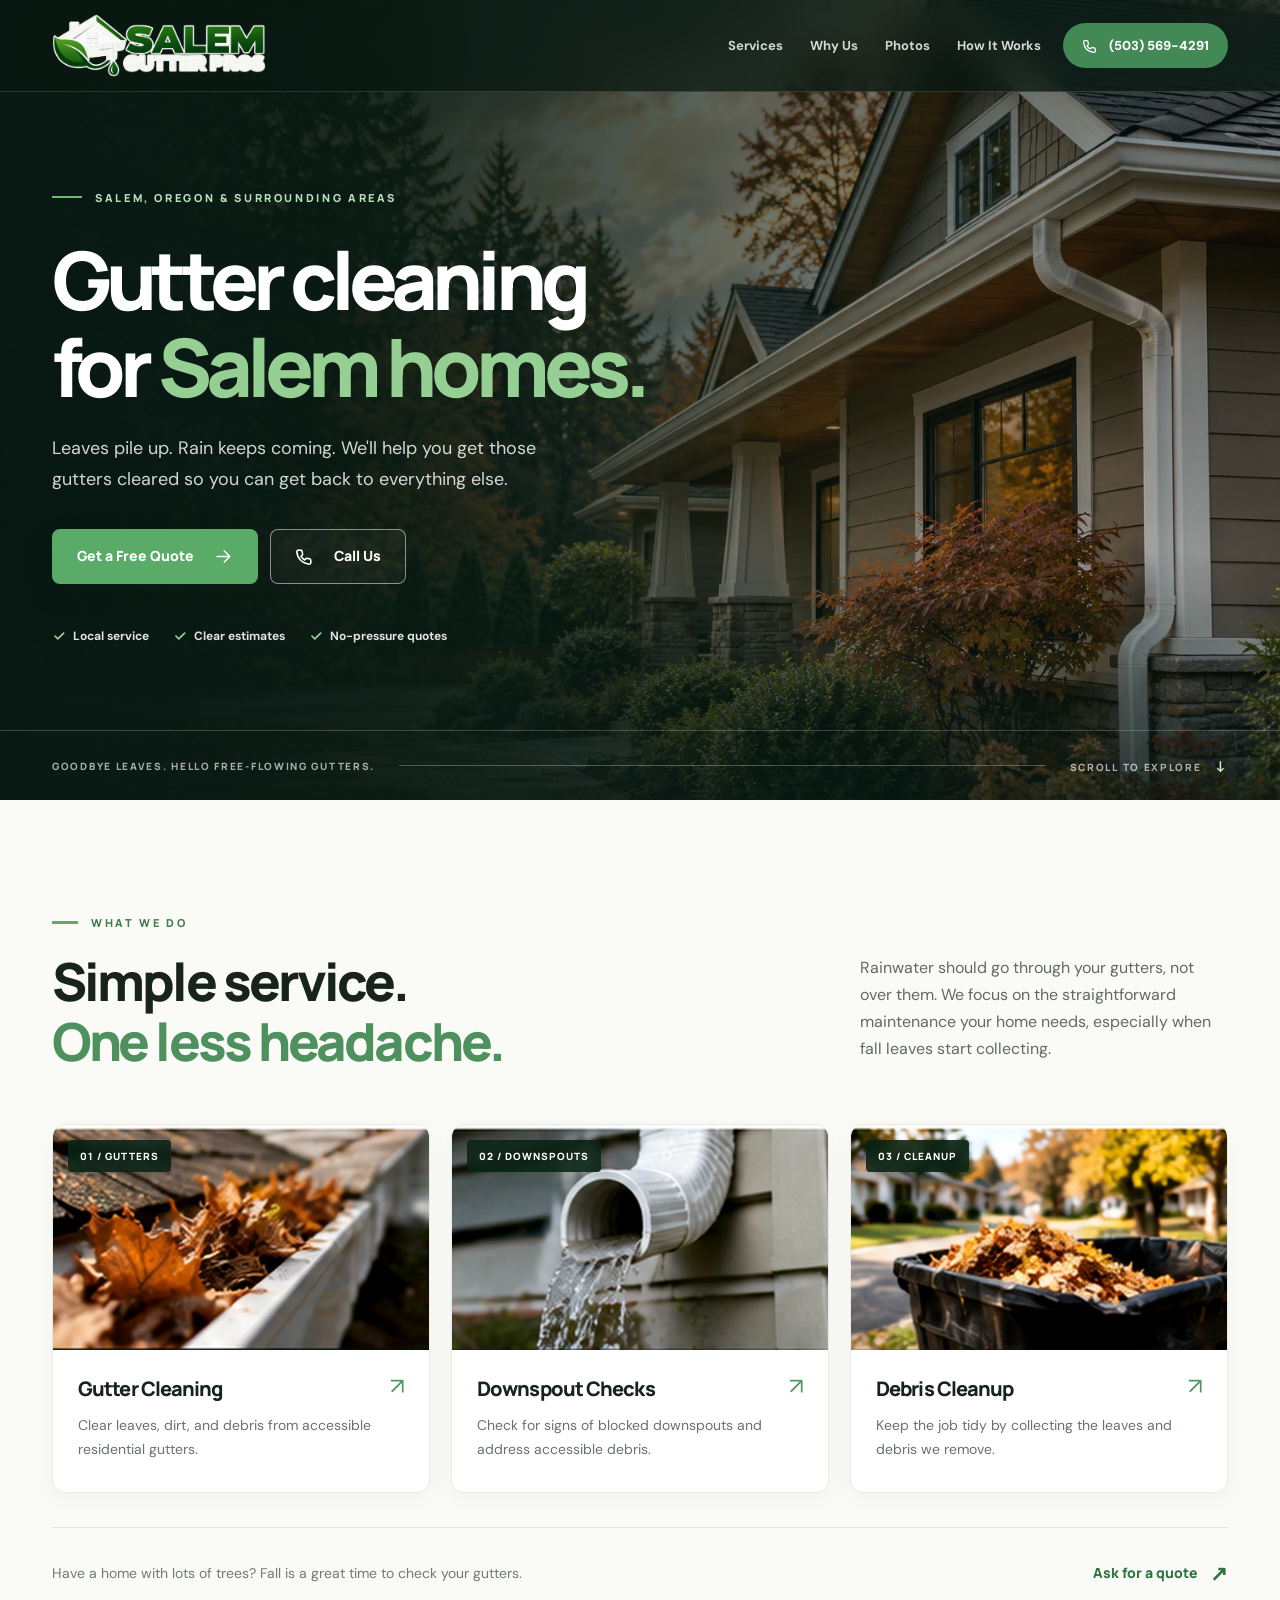
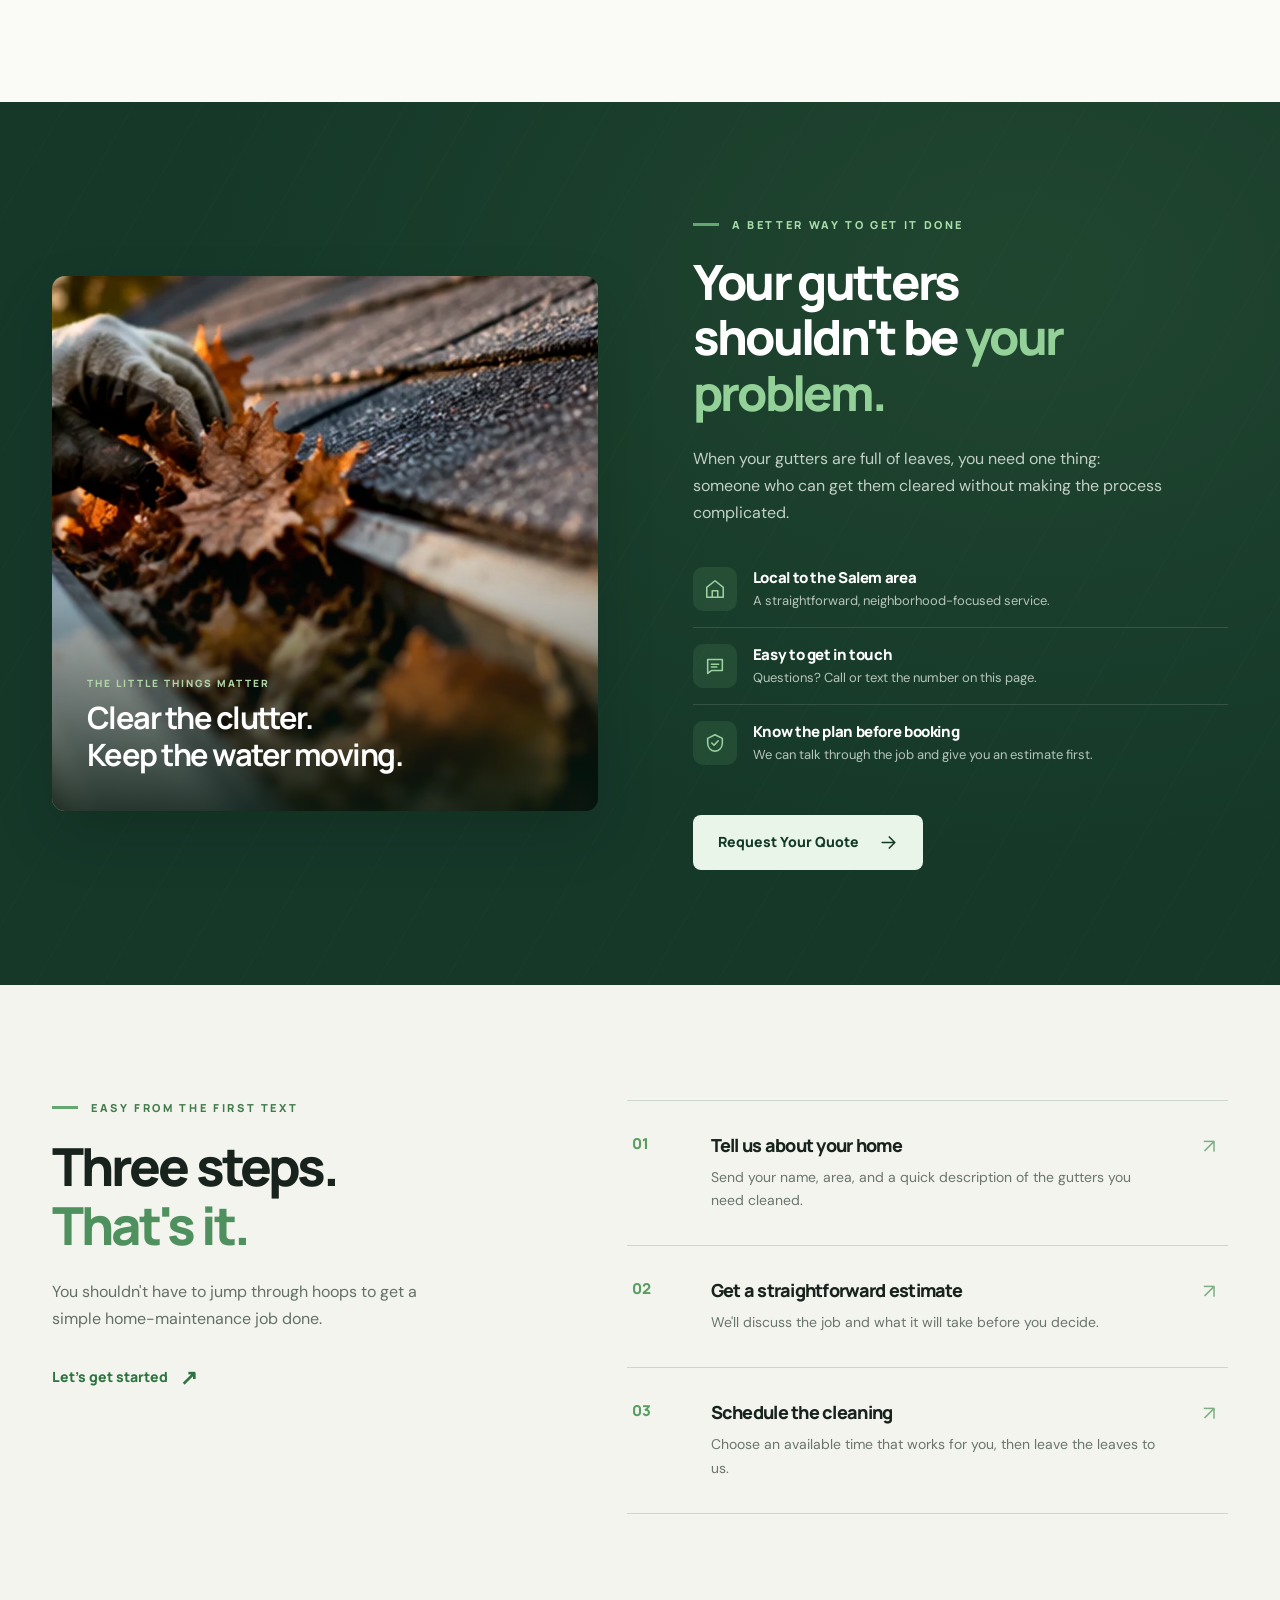
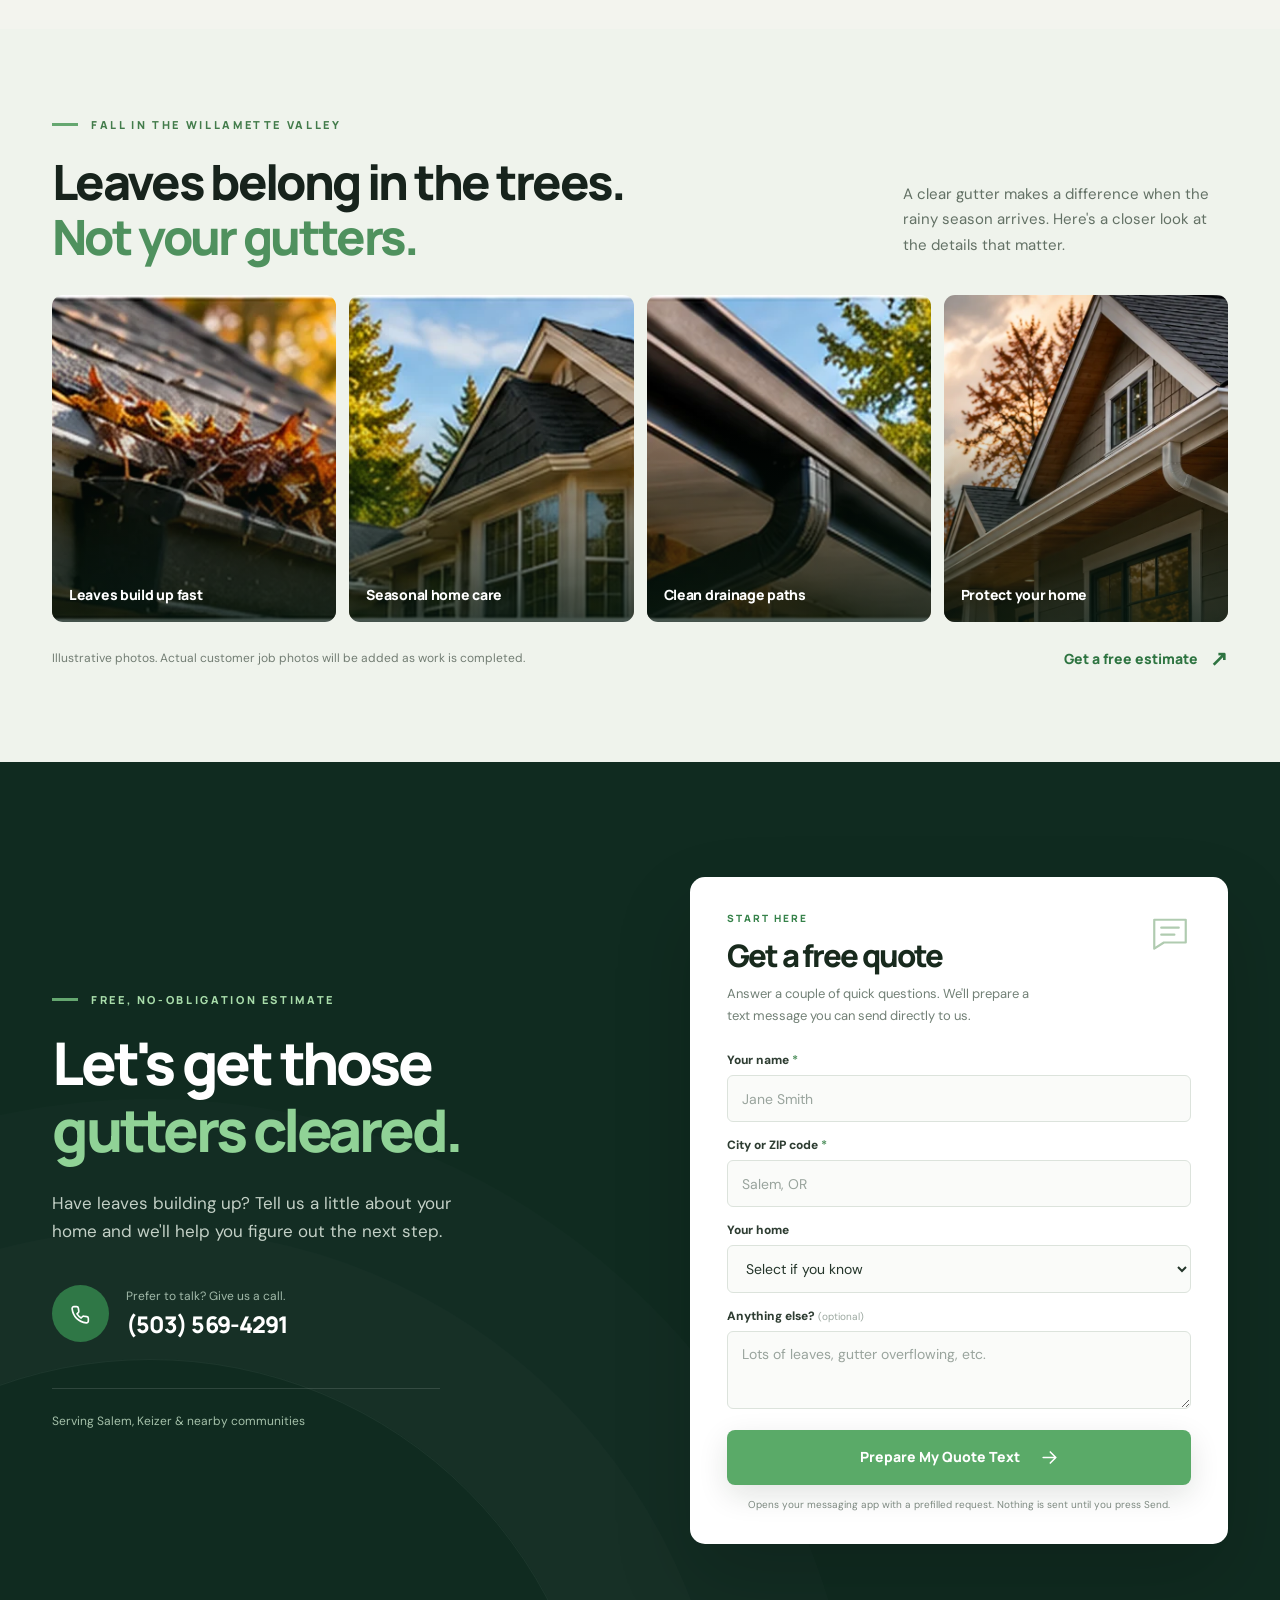
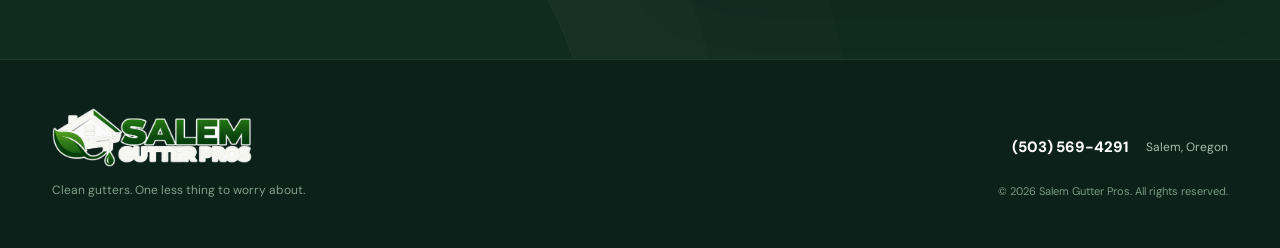
==== index.html @ b3c8a31b "Add files via upload" ====
<!doctype html>
<html lang="en">
<head>
  <meta charset="utf-8">
  <meta name="viewport" content="width=device-width, initial-scale=1">
  <meta name="theme-color" content="#10281e">
  <meta name="description" content="Need gutter cleaning in Salem, Oregon? Salem Gutter Pros helps local homeowners clear leaves and debris. Call or text (503) 569-4291 for a free quote.">
  <meta property="og:type" content="website">
  <meta property="og:title" content="Salem Gutter Pros | Gutter Cleaning in Salem, OR">
  <meta property="og:description" content="Clean gutters. One less thing to worry about. Local gutter cleaning in Salem and nearby communities. Call or text (503) 569-4291.">
  <meta property="og:image" content="salem-home-autumn.webp">
  <meta name="format-detection" content="telephone=yes">
  <meta property="og:image:alt" content="Autumn home exterior with gutters">
  <title>Salem Gutter Pros | Gutter Cleaning in Salem, Oregon</title>
  <link rel="icon" type="image/svg+xml" href="favicon.svg">
  <link rel="preconnect" href="https://fonts.googleapis.com">
  <link rel="preconnect" href="https://fonts.gstatic.com" crossorigin>
  <link href="https://fonts.googleapis.com/css2?family=DM+Sans:wght@400;500;600;700&family=Manrope:wght@400;500;600;700;800&display=swap" rel="stylesheet">
  <link rel="preload" as="image" href="salem-home-autumn.webp">
  <link rel="stylesheet" href="style.css">
  <script type="application/ld+json">
    {"@context":"https://schema.org","@type":"HomeAndConstructionBusiness","name":"Salem Gutter Pros","telephone":"+1-503-569-4291","description":"Residential gutter cleaning and leaf debris removal in Salem, Oregon.","areaServed":[{"@type":"City","name":"Salem, Oregon"},{"@type":"City","name":"Keizer, Oregon"}],"availableLanguage":"English"}
  </script>
</head>
<body>
  <a href="#main" class="skip-link">Skip to content</a>

  <header class="site-header" id="top">
    <div class="container nav-shell">
      <a href="#top" class="brand" aria-label="Salem Gutter Pros home">
        <img src="logo-header.png" alt="Salem Gutter Pros" class="brand-logo" width="242" height="78">
      </a>
      <nav class="desktop-nav" aria-label="Main navigation">
        <a href="#services">Services</a>
        <a href="#why-us">Why Us</a>
        <a href="#photos">Photos</a>
        <a href="#how-it-works">How It Works</a>
      </nav>
      <a class="nav-phone" href="tel:+15035694291" aria-label="Call Salem Gutter Pros at 503-569-4291">
        <svg viewBox="0 0 24 24" aria-hidden="true"><path d="M20 16.9v2.8a2 2 0 0 1-2.2 2C9.2 20.7 3.3 14.8 2.3 6.2A2 2 0 0 1 4.3 4h2.8a2 2 0 0 1 2 1.7l.5 3.1a2 2 0 0 1-.6 1.7l-1.4 1.4a15 15 0 0 0 4.5 4.5l1.4-1.4a2 2 0 0 1 1.7-.6l3.1.5a2 2 0 0 1 1.7 2Z" fill="none" stroke="currentColor" stroke-width="1.8" stroke-linejoin="round"/></svg>
        <span>(503) 569-4291</span>
      </a>
      <button class="menu-toggle" id="menu-toggle" aria-expanded="false" aria-controls="mobile-menu" aria-label="Open menu" type="button"><span></span><span></span><span></span></button>
    </div>
    <nav id="mobile-menu" class="mobile-menu" aria-label="Mobile navigation" hidden>
      <a href="#services">Our Services</a>
      <a href="#why-us">Why Choose Us</a>
      <a href="#photos">Photos</a>
      <a href="#how-it-works">How It Works</a>
      <a href="#quote">Get a Free Quote</a>
      <a href="tel:+15035694291">Call (503) 569-4291</a>
    </nav>
  </header>

  <main id="main">
    <section class="hero" aria-labelledby="hero-title">
      <div class="hero-photo" aria-hidden="true"></div>
      <div class="hero-shade" aria-hidden="true"></div>
      <div class="container hero-content">
        <div class="hero-copy">
          <div class="eyebrow hero-eyebrow"><span class="eyebrow-line"></span> SALEM, OREGON & SURROUNDING AREAS</div>
          <h1 id="hero-title">Gutter cleaning<br>for <span>Salem homes.</span></h1>
          <p class="hero-description">Leaves pile up. Rain keeps coming. We'll help you get those gutters cleared so you can get back to everything else.</p>
          <div class="hero-actions">
            <a class="button button-primary" href="#quote">Get a Free Quote <svg viewBox="0 0 24 24" aria-hidden="true"><path d="M4 12h16m-7-7 7 7-7 7"/></svg></a>
            <a class="button button-outline" href="tel:+15035694291"><svg viewBox="0 0 24 24" aria-hidden="true"><path d="M20 16.9v2.8a2 2 0 0 1-2.2 2C9.2 20.7 3.3 14.8 2.3 6.2A2 2 0 0 1 4.3 4h2.8a2 2 0 0 1 2 1.7l.5 3.1a2 2 0 0 1-.6 1.7l-1.4 1.4a15 15 0 0 0 4.5 4.5l1.4-1.4a2 2 0 0 1 1.7-.6l3.1.5a2 2 0 0 1 1.7 2Z"/></svg> Call Us</a>
          </div>
          <div class="hero-details"><span><svg viewBox="0 0 24 24" aria-hidden="true"><path d="m5 12 5 5L20 7"/></svg> Local service</span><span><svg viewBox="0 0 24 24" aria-hidden="true"><path d="m5 12 5 5L20 7"/></svg> Clear estimates</span><span><svg viewBox="0 0 24 24" aria-hidden="true"><path d="m5 12 5 5L20 7"/></svg> No-pressure quotes</span></div>
        </div>
      </div>
      <div class="hero-bottom" aria-hidden="true"><span>GOODBYE LEAVES. HELLO FREE-FLOWING GUTTERS.</span><div class="hero-bottom-line"></div><span>SCROLL TO EXPLORE <span class="scroll-arrow">↓</span></span></div>
    </section>

    <section class="services section-light section-pad" id="services" aria-labelledby="services-title">
      <div class="container">
        <div class="section-heading services-heading">
          <div><span class="kicker"><span class="kicker-dash"></span> WHAT WE DO</span><h2 id="services-title">Simple service.<br><em>One less headache.</em></h2></div>
          <p>Rainwater should go through your gutters, not over them. We focus on the straightforward maintenance your home needs, especially when fall leaves start collecting.</p>
        </div>
        <div class="service-grid">
          <article class="service-card">
            <div class="service-image"><img src="gutter-leaves.webp" alt="Autumn leaves collected along a roof gutter" loading="lazy" width="1070" height="580"><div class="image-index">01 / GUTTERS</div></div>
            <div class="service-card-body"><div class="service-title-row"><h3>Gutter Cleaning</h3><span aria-hidden="true">↗</span></div><p>Clear leaves, dirt, and debris from accessible residential gutters.</p></div>
          </article>
          <article class="service-card">
            <div class="service-image"><img src="downspout-water.webp" alt="Water running freely from a residential downspout" loading="lazy" width="1070" height="580"><div class="image-index">02 / DOWNSPOUTS</div></div>
            <div class="service-card-body"><div class="service-title-row"><h3>Downspout Checks</h3><span aria-hidden="true">↗</span></div><p>Check for signs of blocked downspouts and address accessible debris.</p></div>
          </article>
          <article class="service-card">
            <div class="service-image"><img src="leaf-debris.webp" alt="A bin filled with fallen leaves and yard debris" loading="lazy" width="1070" height="580"><div class="image-index">03 / CLEANUP</div></div>
            <div class="service-card-body"><div class="service-title-row"><h3>Debris Cleanup</h3><span aria-hidden="true">↗</span></div><p>Keep the job tidy by collecting the leaves and debris we remove.</p></div>
          </article>
        </div>
        <div class="services-bottom"><span>Have a home with lots of trees? Fall is a great time to check your gutters.</span><a href="#quote" class="text-link">Ask for a quote <span aria-hidden="true">↗</span></a></div>
      </div>
    </section>

    <section class="why-section section-pad" id="why-us" aria-labelledby="why-title">
      <div class="container why-layout">
        <div class="why-image-wrap"><img src="gutter-cleaning-detail.webp" alt="Gloved hands removing fall leaves from a rain gutter" loading="eager" width="1070" height="580"><div class="why-image-note"><span class="tiny-label">THE LITTLE THINGS MATTER</span><strong>Clear the clutter.<br>Keep the water moving.</strong></div></div>
        <div class="why-copy"><span class="kicker kicker-light"><span class="kicker-dash"></span> A BETTER WAY TO GET IT DONE</span><h2 id="why-title">Your gutters<br>shouldn't be <em>your problem.</em></h2><p>When your gutters are full of leaves, you need one thing: someone who can get them cleared without making the process complicated.</p>
          <div class="why-benefits"><div><span class="benefit-icon"><svg viewBox="0 0 24 24" aria-hidden="true"><path d="M3 10.2 12 3l9 7.2V21H3V10.2Z"/><path d="M9 21v-7h6v7"/></svg></span><div><h3>Local to the Salem area</h3><p>A straightforward, neighborhood-focused service.</p></div></div><div><span class="benefit-icon"><svg viewBox="0 0 24 24" aria-hidden="true"><path d="M4 5h16v12H8l-4 3V5Z"/><path d="M8 10h8m-8 3h6"/></svg></span><div><h3>Easy to get in touch</h3><p>Questions? Call or text the number on this page.</p></div></div><div><span class="benefit-icon"><svg viewBox="0 0 24 24" aria-hidden="true"><path d="M12 3 4 7v5c0 5 3.4 8.5 8 9 4.6-.5 8-4 8-9V7l-8-4Z"/><path d="m8.5 12 2.5 2.5 4.5-5"/></svg></span><div><h3>Know the plan before booking</h3><p>We can talk through the job and give you an estimate first.</p></div></div></div>
          <a class="button button-on-dark" href="#quote">Request Your Quote <svg viewBox="0 0 24 24" aria-hidden="true"><path d="M4 12h16m-7-7 7 7-7 7"/></svg></a>
        </div>
      </div>
    </section>

    <section class="steps-section section-pad" id="how-it-works" aria-labelledby="steps-title">
      <div class="container steps-layout"><div class="steps-lead"><span class="kicker"><span class="kicker-dash"></span> EASY FROM THE FIRST TEXT</span><h2 id="steps-title">Three steps.<br><em>That's it.</em></h2><p>You shouldn't have to jump through hoops to get a simple home-maintenance job done.</p><a class="text-link" href="#quote">Let's get started <span aria-hidden="true">↗</span></a></div>
        <div class="steps-list"><article class="step"><span class="step-number">01</span><div><h3>Tell us about your home</h3><p>Send your name, area, and a quick description of the gutters you need cleaned.</p></div><span class="step-glyph" aria-hidden="true">↗</span></article><article class="step"><span class="step-number">02</span><div><h3>Get a straightforward estimate</h3><p>We'll discuss the job and what it will take before you decide.</p></div><span class="step-glyph" aria-hidden="true">↗</span></article><article class="step"><span class="step-number">03</span><div><h3>Schedule the cleaning</h3><p>Choose an available time that works for you, then leave the leaves to us.</p></div><span class="step-glyph" aria-hidden="true">↗</span></article></div>
      </div>
    </section>


    <section class="gallery-section" id="photos" aria-labelledby="photos-title">
      <div class="container">
        <div class="gallery-intro">
          <div>
            <span class="kicker"><span class="kicker-dash"></span> FALL IN THE WILLAMETTE VALLEY</span>
            <h2 id="photos-title">Leaves belong in the trees.<br><em>Not your gutters.</em></h2>
          </div>
          <p>A clear gutter makes a difference when the rainy season arrives. Here's a closer look at the details that matter.</p>
        </div>
        <div class="gallery-grid">
          <figure class="gallery-card"><img src="autumn-gutter-edge.webp" alt="Leaves collecting along a rain gutter in autumn" loading="lazy" width="800" height="357"><figcaption>Leaves build up fast</figcaption></figure>
          <figure class="gallery-card"><img src="autumn-home-gutters.webp" alt="Autumn trees beside a home with guttering" loading="lazy" width="800" height="357"><figcaption>Seasonal home care</figcaption></figure>
          <figure class="gallery-card"><img src="clean-downspout.webp" alt="Close-up of a residential metal downspout and clean gutter" loading="lazy" width="800" height="357"><figcaption>Clean drainage paths</figcaption></figure>
          <figure class="gallery-card"><img src="home-eaves-detail.webp" alt="Detailed view of the eaves and downspout of a residential house" loading="lazy" width="950" height="697"><figcaption>Protect your home</figcaption></figure>
        </div>
        <div class="gallery-outro"><span>Illustrative photos. Actual customer job photos will be added as work is completed.</span><a href="#quote" class="text-link">Get a free estimate <span aria-hidden="true">↗</span></a></div>
      </div>
    </section>

    <section class="quote-section section-pad" id="quote" aria-labelledby="quote-title">
      <div class="container quote-layout"><div class="quote-copy"><span class="kicker kicker-light"><span class="kicker-dash"></span> FREE, NO-OBLIGATION ESTIMATE</span><h2 id="quote-title">Let's get those<br><em>gutters cleared.</em></h2><p>Have leaves building up? Tell us a little about your home and we'll help you figure out the next step.</p><a class="quote-big-phone" href="tel:+15035694291"><span class="phone-circle"><svg viewBox="0 0 24 24" aria-hidden="true"><path d="M20 16.9v2.8a2 2 0 0 1-2.2 2C9.2 20.7 3.3 14.8 2.3 6.2A2 2 0 0 1 4.3 4h2.8a2 2 0 0 1 2 1.7l.5 3.1a2 2 0 0 1-.6 1.7l-1.4 1.4a15 15 0 0 0 4.5 4.5l1.4-1.4a2 2 0 0 1 1.7-.6l3.1.5a2 2 0 0 1 1.7 2Z"/></svg></span><span><small>Prefer to talk? Give us a call.</small><strong>(503) 569-4291</strong></span></a><div class="quote-service-area">Serving Salem, Keizer & nearby communities</div></div>
        <div class="quote-card"><div class="quote-card-top"><div><span class="small-green-label">START HERE</span><h3>Get a free quote</h3><p>Answer a couple of quick questions. We'll prepare a text message you can send directly to us.</p></div><svg class="quote-card-icon" viewBox="0 0 48 48" aria-hidden="true"><path d="M6 10h36v26H17L6 43V10Z" fill="none" stroke="currentColor" stroke-width="2.5" stroke-linejoin="round"/><path d="M14 19h20m-20 8h15" stroke="currentColor" stroke-width="2.5" stroke-linecap="round"/></svg></div>
          <form id="quote-form" novalidate>
            <div class="form-row"><label for="customer-name">Your name <span aria-hidden="true">*</span></label><input id="customer-name" name="name" type="text" placeholder="Jane Smith" autocomplete="name" maxlength="80" required></div>
            <div class="form-row"><label for="customer-area">City or ZIP code <span aria-hidden="true">*</span></label><input id="customer-area" name="area" type="text" placeholder="Salem, OR" autocomplete="address-level2" maxlength="100" required></div>
            <div class="form-row"><label for="customer-home">Your home</label><select id="customer-home" name="home"><option value="Not sure">Select if you know</option><option value="One-story home">One-story home</option><option value="Two-story home">Two-story home</option><option value="Other / not sure">Other / not sure</option></select></div>
            <div class="form-row"><label for="customer-notes">Anything else? <small>(optional)</small></label><textarea id="customer-notes" name="notes" rows="2" placeholder="Lots of leaves, gutter overflowing, etc." maxlength="350"></textarea></div>
            <button type="submit" class="button button-primary form-submit">Prepare My Quote Text <svg viewBox="0 0 24 24" aria-hidden="true"><path d="M4 12h16m-7-7 7 7-7 7"/></svg></button>
            <p class="form-fine-print">Opens your messaging app with a prefilled request. Nothing is sent until you press Send.</p>
            <div class="form-result" id="form-result" hidden aria-live="polite"><p id="form-status">Your message is ready. Send it from your messaging app, or copy the details below.</p><a href="#" id="open-sms" class="result-link">Open Messages ↗</a><button type="button" id="copy-request" class="copy-button">Copy Request</button></div>
          </form>
        </div>
      </div>
    </section>
  </main>
  <footer class="footer"><div class="container footer-inner"><div><a href="#top" class="footer-brand footer-logo-link"><img src="logo-header.png" alt="Salem Gutter Pros" width="215" height="72"></a><p>Clean gutters. One less thing to worry about.</p></div><div class="footer-meta"><div><a href="tel:+15035694291">(503) 569-4291</a><span>Salem, Oregon</span></div><small>© <span id="year">2026</span> Salem Gutter Pros. All rights reserved.</small></div></div></footer>
  <div class="mobile-sticky" aria-label="Contact options"><a href="tel:+15035694291" class="mobile-sticky-call"><svg viewBox="0 0 24 24" aria-hidden="true"><path d="M20 16.9v2.8a2 2 0 0 1-2.2 2C9.2 20.7 3.3 14.8 2.3 6.2A2 2 0 0 1 4.3 4h2.8a2 2 0 0 1 2 1.7l.5 3.1a2 2 0 0 1-.6 1.7l-1.4 1.4a15 15 0 0 0 4.5 4.5l1.4-1.4a2 2 0 0 1 1.7-.6l3.1.5a2 2 0 0 1 1.7 2Z"/></svg> Call Now</a><a href="#quote" class="mobile-sticky-quote">Get Free Quote <span aria-hidden="true">→</span></a></div>
  <script src="script.js" defer></script>
</body>
</html>
---- style.css ----
/* SALEM GUTTER PROS - warm, conversion-first responsive landing page */
:root{--forest:#123125;--forest-2:#193e2e;--forest-deep:#0b2119;--leaf:#6eb775;--leaf-dark:#438956;--leaf-pale:#dfeee1;--paper:#f7f6f1;--white:#fff;--ink:#17231c;--muted:#69746d;--line:#e5e9e2;--sans:'DM Sans',Arial,sans-serif;--heading:'Manrope',Arial,sans-serif;--radius:15px}
*,*::before,*::after{box-sizing:border-box}
html{scroll-behavior:smooth;scroll-padding-top:88px}
body{margin:0;background:var(--paper);font-family:var(--sans);color:var(--ink);-webkit-font-smoothing:antialiased}
body.menu-open{overflow:hidden}
img,svg{display:block;max-width:100%}
a{color:inherit;text-decoration:none}
button,input,select,textarea{font:inherit}
button{cursor:pointer}
button:focus-visible,a:focus-visible,input:focus-visible,select:focus-visible,textarea:focus-visible{outline:3px solid #91da9e;outline-offset:3px}
::selection{background:#add8b3;color:#10281e}
.container{width:min(100% - 104px,1200px);margin-inline:auto}
.skip-link{position:absolute;top:-80px;left:16px;background:white;padding:12px;z-index:10000;border-radius:5px}.skip-link:focus{top:12px}
/* Header */
.site-header{position:absolute;z-index:20;top:0;left:0;right:0;background:rgba(8,24,18,.75);border-bottom:1px solid rgba(255,255,255,.13);backdrop-filter:blur(16px);-webkit-backdrop-filter:blur(16px)}
.nav-shell{min-height:91px;display:flex;align-items:center;justify-content:space-between;gap:26px}
.brand{display:inline-flex;align-items:center;gap:13px;color:white;flex-shrink:0}
.brand-icon{width:44px;height:44px;color:white}
.brand-words{display:grid;font-family:var(--heading);font-weight:800;line-height:1.07;letter-spacing:-.045em;font-size:17px}
.brand-words strong{font-size:17px;letter-spacing:.06em}
.brand-words span{white-space:nowrap}
.brand-words b{color:#83c986}
.desktop-nav{display:flex;align-items:center;gap:40px;margin-left:auto}
.desktop-nav a{position:relative;font-size:13px;font-weight:700;color:rgba(255,255,255,.82);transition:color .2s}
.desktop-nav a::after{content:'';position:absolute;left:0;right:100%;height:2px;bottom:-9px;background:var(--leaf);transition:right .2s}
.desktop-nav a:hover,.desktop-nav a:focus-visible{color:white}.desktop-nav a:hover::after{right:0}
.nav-phone{display:flex;align-items:center;gap:11px;background:var(--leaf-dark);color:white;padding:14px 19px;border-radius:50px;font-size:13px;font-weight:800;white-space:nowrap;margin-left:20px;transition:background .2s,transform .2s}
.nav-phone:hover{background:#53a568;transform:translateY(-2px)}.nav-phone svg{width:16px;height:16px}
.menu-toggle{display:none;background:none;border:0;color:white;padding:10px}.menu-toggle span{display:block;height:2px;width:25px;background:white;margin:5px 0;border-radius:2px}
.mobile-menu[hidden]{display:none!important}
/* Hero */
.hero{position:relative;isolation:isolate;min-height:800px;display:flex;flex-direction:column;color:white;background:var(--forest-deep);overflow:hidden}
.hero-photo,.hero-shade{position:absolute;inset:0;z-index:-1}
.hero-photo{background-image:url('salem-home-autumn.webp');background-position:center 53%;background-size:cover;transform:scale(1.02)}
.hero-shade{background:linear-gradient(90deg,rgba(8,24,19,.96) 0%,rgba(9,28,21,.87) 32%,rgba(9,28,21,.52) 59%,rgba(9,28,21,.10) 100%),linear-gradient(0deg,rgba(8,23,18,.77) 0%,transparent 31%,rgba(8,23,18,.28) 100%)}
.hero-content{flex:1;display:flex;align-items:center;min-height:800px;padding-top:162px;padding-bottom:128px}
.hero-copy{max-width:795px}
.eyebrow,.kicker{font-family:var(--heading);font-size:11px;letter-spacing:.24em;font-weight:800;display:flex;align-items:center;gap:13px}
.hero-eyebrow{color:#b9e2bb;margin-bottom:31px}.eyebrow-line,.kicker-dash{height:2px;width:30px;display:inline-block;background:var(--leaf);flex-shrink:0}
.hero h1,h2,h3,p{margin-top:0}
.hero h1{font-family:var(--heading);font-size:clamp(3.65rem,6.3vw,6.7rem);font-weight:800;line-height:1.075;letter-spacing:-.072em;margin:0 0 24px;max-width:870px}
.hero h1 span{color:#96cf94}
.hero-description{font-size:18px;line-height:1.72;color:rgba(255,255,255,.82);max-width:520px;margin-bottom:34px}
.hero-actions{display:flex;flex-wrap:wrap;align-items:center;gap:12px}
.button{display:inline-flex;align-items:center;justify-content:center;gap:20px;border:1px solid transparent;border-radius:8px;padding:17px 24px;font-family:var(--heading);font-weight:800;font-size:14px;line-height:1.2;transition:background .2s,transform .2s,border-color .2s,box-shadow .2s;white-space:nowrap}
.button svg{width:19px;height:19px;fill:none;stroke:currentColor;stroke-width:2;stroke-linecap:round;stroke-linejoin:round}
.button:hover{transform:translateY(-2px)}
.button-primary{background:#5aaa68;color:white;box-shadow:0 10px 30px rgba(16,32,19,.12)}
.button-primary:hover{background:#469657;box-shadow:0 14px 30px rgba(12,35,20,.19)}
.button-outline{border-color:rgba(255,255,255,.5);color:white;background:rgba(255,255,255,.03)}
.button-outline:hover{background:rgba(255,255,255,.13);border-color:#fff}
.hero-details{display:flex;gap:24px;flex-wrap:wrap;margin-top:44px;color:rgba(255,255,255,.88);font-size:12px;font-weight:700}
.hero-details span{display:flex;align-items:center;gap:7px}.hero-details svg{width:14px;height:14px;fill:none;stroke:#99d39e;stroke-width:2.8;stroke-linecap:round;stroke-linejoin:round}
.hero-bottom{position:absolute;bottom:0;left:0;right:0;padding:24px max(52px,calc((100vw - 1200px)/2));display:flex;justify-content:space-between;align-items:center;gap:24px;border-top:1px solid rgba(255,255,255,.2);font-size:10px;font-family:var(--heading);font-weight:800;letter-spacing:.17em;color:rgba(255,255,255,.64)}
.hero-bottom-line{height:1px;background:rgba(255,255,255,.27);flex:1}.scroll-arrow{font-size:15px;margin-left:10px;color:#d0e8d2}
/* General sections */
.section-pad{padding:115px 0}.section-light{background:var(--paper)}
.kicker{color:#437c4b;margin-bottom:22px}.kicker-dash{background:#65a770;width:26px;height:3px}.kicker-light{color:#a8dcaa}
h2{font-family:var(--heading);font-weight:800;line-height:1.14;letter-spacing:-.055em;font-size:clamp(2.5rem,4.1vw,4.5rem);margin-bottom:0}
h2 em{font-style:normal;color:#4f915e}
p{line-height:1.7}
.section-heading{display:flex;justify-content:space-between;align-items:end;gap:60px}.section-heading>p{max-width:360px;margin:0 8px 9px 0;color:#606b63;font-size:16px}
/* Services */
.services{background:#fafaf7}.services-heading{margin-bottom:52px}
.service-grid{display:grid;grid-template-columns:repeat(3,minmax(0,1fr));gap:21px}
.service-card{background:white;border:1px solid #e7ece6;border-radius:13px;overflow:hidden;box-shadow:0 8px 28px rgba(23,47,26,.035);transition:transform .25s,box-shadow .25s}
.service-card:hover{transform:translateY(-5px);box-shadow:0 18px 42px rgba(23,47,26,.1)}
.service-image{height:225px;position:relative;overflow:hidden;background:#b0bbae}
.service-image img{width:100%;height:100%;object-fit:cover;transition:transform .5s}
.service-card:hover .service-image img{transform:scale(1.05)}
.image-index{position:absolute;left:15px;top:15px;background:rgba(9,35,22,.86);color:white;backdrop-filter:blur(5px);padding:9px 12px;border-radius:4px;font-weight:800;font-family:var(--heading);font-size:10px;letter-spacing:.1em}
.service-card-body{padding:25px 25px 30px}.service-title-row{display:flex;justify-content:space-between;align-items:center;gap:10px}
.service-card h3{font-family:var(--heading);font-weight:800;font-size:20px;letter-spacing:-.045em;margin-bottom:11px}
.service-title-row span{font-size:23px;color:#509660;align-self:flex-start;line-height:1}
.service-card p{font-size:14px;color:#68736a;line-height:1.75;margin-bottom:0;max-width:330px}
.services-bottom{display:flex;justify-content:space-between;align-items:center;gap:20px;padding-top:31px;margin-top:34px;border-top:1px solid #dde5dd;font-size:14px;color:#707b72}
.text-link{color:#2e7441;font-family:var(--heading);font-weight:800;font-size:14px;white-space:nowrap;display:inline-flex;align-items:center;gap:12px}.text-link span{font-size:21px;transition:transform .2s}.text-link:hover span{transform:translate(3px,-3px)}
/* Why */
.why-section{background:#153829;color:white;position:relative;overflow:hidden}
.why-section::before{content:'';position:absolute;inset:0;background:radial-gradient(ellipse at 80% 20%,rgba(107,159,89,.13),transparent 58%),repeating-linear-gradient(120deg,transparent 0 57px,rgba(255,255,255,.012) 58px 59px);pointer-events:none}
.why-layout{display:grid;grid-template-columns:1.02fr 1fr;align-items:center;gap:95px;position:relative}
.why-image-wrap{position:relative;min-height:535px;border-radius:13px;overflow:hidden;background:#214032;box-shadow:0 24px 60px rgba(0,0,0,.14)}
.why-image-wrap::after{content:'';position:absolute;inset:0;background:linear-gradient(0deg,rgba(6,25,16,.86),transparent 55%)}
.why-image-wrap img{width:100%;height:535px;object-fit:cover;object-position:52% center}
.why-image-note{position:absolute;z-index:2;left:35px;right:30px;bottom:38px;display:grid;gap:9px}
.tiny-label{color:#b0d6a9;font-size:10px;font-weight:800;letter-spacing:.2em;font-family:var(--heading)}
.why-image-note strong{font-family:var(--heading);font-size:clamp(1.8rem,2.4vw,2.7rem);line-height:1.2;letter-spacing:-.05em}
.why-copy h2{font-size:clamp(2.5rem,3.8vw,4rem);margin:0 0 25px}
.why-copy h2 em{color:#93d199}.why-copy>p{color:#c2d0c5;font-size:16px;max-width:470px;margin-bottom:24px}
.why-benefits{margin:15px 0 34px}.why-benefits>div{display:flex;align-items:flex-start;gap:16px;padding:16px 0;border-bottom:1px solid rgba(255,255,255,.12)}
.why-benefits>div:last-child{border-bottom:0}
.benefit-icon{border-radius:10px;width:44px;height:44px;background:rgba(121,190,125,.13);color:#9bd39f;display:grid;place-items:center;flex-shrink:0}
.benefit-icon svg{width:22px;height:22px;stroke:currentColor;stroke-width:1.7;fill:none;stroke-linecap:round;stroke-linejoin:round}
.why-benefits h3{font-family:var(--heading);font-size:15px;font-weight:800;margin:0 0 3px;letter-spacing:-.025em}
.why-benefits p{color:#b6c5ba;font-size:13px;line-height:1.5;margin:0}
.button-on-dark{background:#e8f5e8;color:#143927}.button-on-dark:hover{background:white}
/* Steps */
.steps-section{background:#f3f4ee}
.steps-layout{display:grid;grid-template-columns:.85fr 1.15fr;gap:130px;align-items:start}
.steps-lead h2{margin-bottom:22px}.steps-lead>p{max-width:365px;color:#647067;margin-bottom:30px;font-size:16px}
.steps-list{border-top:1px solid #cbd7cc}
.step{border-bottom:1px solid #cbd7cc;display:grid;grid-template-columns:52px 1fr 20px;align-items:start;gap:27px;padding:32px 5px}
.step-number{font-family:var(--heading);font-weight:800;font-size:15px;color:#5a9d63}
.step h3{font-size:18px;font-family:var(--heading);letter-spacing:-.04em;font-weight:800;margin:0 0 9px}
.step p{font-size:14px;max-width:450px;margin:0;color:#69756d}
.step-glyph{font-size:20px;color:#7fae85}
/* Quote */
.quote-section{color:white;background:#102b20;position:relative;overflow:hidden}
.quote-section::before{position:absolute;content:'';height:900px;width:900px;border-radius:50%;border:1px solid rgba(255,255,255,.055);left:-300px;bottom:-600px;box-shadow:0 0 0 130px rgba(255,255,255,.016),0 0 0 260px rgba(255,255,255,.012)}
.quote-layout{position:relative;display:grid;grid-template-columns:1fr 1fr;gap:100px;align-items:center}
.quote-copy h2{font-size:clamp(2.7rem,4.6vw,5rem);margin:0 0 25px}.quote-copy h2 em{color:#90d296}
.quote-copy>p{color:#c3d0c6;max-width:440px;font-size:17px;margin:0 0 39px}
.quote-big-phone{display:inline-flex;align-items:center;gap:17px}.phone-circle{width:57px;height:57px;background:#2f7746;border-radius:50%;display:grid;place-items:center}
.phone-circle svg{width:22px;height:22px;stroke:white;stroke-width:1.8;fill:none;stroke-linecap:round;stroke-linejoin:round}
.quote-big-phone span:last-child{display:flex;flex-direction:column;gap:4px}.quote-big-phone small{font-size:12px;color:#a1b9a9}.quote-big-phone strong{font-family:var(--heading);font-weight:800;font-size:23px;letter-spacing:-.04em}
.quote-big-phone:hover strong{text-decoration:underline;text-underline-offset:4px}
.quote-service-area{font-size:12px;color:#a4c0a9;border-top:1px solid rgba(255,255,255,.13);padding-top:24px;max-width:388px;margin-top:46px}
.quote-card{background:white;color:#182a1d;border-radius:15px;padding:34px 37px 31px;box-shadow:0 34px 80px rgba(0,0,0,.16)}
.quote-card-top{display:flex;justify-content:space-between;gap:20px;margin-bottom:26px}.small-green-label{font-size:10px;letter-spacing:.2em;font-family:var(--heading);font-weight:800;color:#36824a;display:block;margin-bottom:12px}
.quote-card h3{font-family:var(--heading);font-size:31px;font-weight:800;letter-spacing:-.06em;line-height:1.2;margin:0 0 9px}.quote-card p{font-size:13px;line-height:1.65;color:#728076;max-width:325px;margin:0}
.quote-card-icon{color:#b0cbb0;flex-shrink:0;width:42px;height:42px}
.form-row{margin-bottom:15px}.form-row label{display:block;color:#2e3d32;font-size:12px;font-weight:800;margin-bottom:7px}.form-row label span{color:#549362}.form-row label small{font-weight:400;color:#9ca8a0}
.form-row input,.form-row select,.form-row textarea{display:block;width:100%;border:1px solid #dce3dc;background:#fafbf9;color:#24352a;border-radius:6px;padding:13px 14px;min-height:47px;font-size:14px;outline:none;transition:border-color .2s,box-shadow .2s}
.form-row textarea{resize:vertical;min-height:78px}.form-row input::placeholder,.form-row textarea::placeholder{color:#99a49d}
.form-row input:focus,.form-row select:focus,.form-row textarea:focus{border-color:#56a468;box-shadow:0 0 0 3px rgba(82,159,97,.14)}
.form-submit{width:100%;margin-top:6px;padding:17px}.form-fine-print{text-align:center;font-size:10px!important;line-height:1.6!important;color:#7d8980!important;margin:12px 0 0!important;max-width:unset!important}
.form-result[hidden]{display:none}.form-result{margin-top:16px;padding:15px;border-radius:7px;background:#eef6ee;border:1px solid #caddcc}.form-result p{font-size:12px;color:#254932;max-width:none;margin:0 0 10px}
.result-link,.copy-button{display:inline-flex;background:transparent;border:0;color:#287342;text-decoration:underline;text-underline-offset:3px;font-size:13px;font-weight:800;padding:6px 11px 6px 0}
/* Footer */
.footer{background:#0b2119;border-top:1px solid rgba(255,255,255,.1);color:white;padding:48px 0}
.footer-inner{display:flex;justify-content:space-between;align-items:end;gap:45px}.footer-brand{display:block;font-family:var(--heading);font-size:22px;font-weight:800;letter-spacing:-.055em}.footer-brand span{color:#88c78a}.footer p{color:#829f8d;font-size:12px;margin:13px 0 0}
.footer-meta{text-align:right}.footer-meta>div{display:flex;align-items:center;justify-content:flex-end;gap:17px;margin-bottom:22px}.footer-meta a{font-size:15px;font-weight:800}.footer-meta>div span{font-size:12px;color:#a7bbae}.footer-meta small{font-size:11px;color:#7c9a86}
.mobile-sticky{display:none}
@media(max-width:1100px){.container{width:min(100% - 72px,1200px)}.nav-phone{margin-left:2px}.desktop-nav{gap:23px}.why-layout{gap:55px}.steps-layout{gap:75px}.quote-layout{gap:65px}.service-image{height:190px}.service-card-body{padding:22px}}
@media(max-width:800px){
 .container{width:min(100% - 44px,1200px)}
 .nav-shell{min-height:74px}.brand-icon{width:38px;height:38px}.brand-words,.brand-words strong{font-size:14px}
 .desktop-nav,.nav-phone{display:none}.menu-toggle{display:block;margin-left:auto}
 .mobile-menu{position:absolute;top:74px;left:0;right:0;display:flex;flex-direction:column;gap:0;background:#102a1e;box-shadow:0 18px 35px rgba(0,0,0,.2);padding:10px 24px 18px}
 .mobile-menu a{font-size:15px;color:white;font-weight:700;padding:14px 4px;border-bottom:1px solid rgba(255,255,255,.12)}.mobile-menu a:last-child{border-bottom:0;color:#9dd8a0}
 .hero,.hero-content{min-height:735px}.hero-content{padding-top:138px;padding-bottom:110px}
 .hero-shade{background:linear-gradient(90deg,rgba(8,24,19,.92) 0%,rgba(9,28,21,.76) 52%,rgba(9,28,21,.38) 100%),linear-gradient(0deg,rgba(8,23,18,.72),transparent 44%)}
 .hero h1{font-size:clamp(3.4rem,8vw,5.5rem)}.hero-bottom{padding-inline:22px}
 .section-pad{padding:85px 0}.section-heading{align-items:start;gap:25px}.section-heading>p{font-size:15px;max-width:310px}
 .service-grid{grid-template-columns:repeat(2,minmax(0,1fr));gap:17px}.service-card:last-child{grid-column:span 2;display:grid;grid-template-columns:1fr 1fr}.service-card:last-child .service-image{height:100%;min-height:180px}.service-card:last-child .service-card-body{display:flex;flex-direction:column;justify-content:center}.service-image{height:205px}
 .why-layout{grid-template-columns:1fr;gap:49px}.why-image-wrap,.why-image-wrap img{min-height:340px;height:380px}.why-copy h2{font-size:3.6rem}.why-benefits{display:grid;grid-template-columns:repeat(2,1fr);gap:2px 20px}.why-benefits>div{border-bottom:1px solid rgba(255,255,255,.12)}
 .steps-layout{grid-template-columns:1fr;gap:45px}.steps-lead>p{max-width:540px}
 .quote-layout{grid-template-columns:1fr;gap:50px}.quote-copy>p{max-width:600px}.quote-service-area{margin-top:30px}.quote-card{max-width:650px}
 .footer-inner{align-items:start}
}
@media(max-width:580px){
 .container{width:min(100% - 38px,1200px)}.hero,.hero-content{min-height:740px}.hero-photo{background-position:66% center}
 .hero-shade{background:linear-gradient(90deg,rgba(8,24,19,.91),rgba(9,28,21,.68)),linear-gradient(0deg,rgba(6,21,14,.8),transparent 65%)}
 .hero-content{padding-top:130px;padding-bottom:105px;align-items:center}
 .hero-eyebrow{font-size:9px;letter-spacing:.18em;margin-bottom:24px}
 .hero h1{font-size:clamp(3.1rem,11.1vw,4.4rem);letter-spacing:-.072em;line-height:1.1;margin-bottom:19px}
 .hero-description{font-size:15px;line-height:1.7;max-width:390px;margin-bottom:26px}
 .hero-actions{gap:10px}.hero-actions .button{padding:16px 17px;font-size:12px;gap:10px}.hero-details{margin-top:29px;gap:12px 20px;font-size:10px}
 .hero-bottom{font-size:8px;letter-spacing:.11em}.hero-bottom-line{display:none}.hero-bottom>span:first-child{max-width:155px}
 .section-pad{padding:75px 0}.section-heading{display:block}.services-heading{margin-bottom:28px}.services-heading>p{margin-top:21px;max-width:440px}
 h2{font-size:clamp(2.65rem,9.3vw,3.7rem)}
 .service-grid{grid-template-columns:1fr;gap:15px}.service-card:last-child{grid-column:span 1;display:block}.service-card:last-child .service-image{height:210px}.service-image{height:210px}.service-card-body{padding:21px 22px 24px}.service-card h3{font-size:19px}.service-card p{font-size:13px}
 .services-bottom{flex-direction:column;align-items:start;gap:14px;margin-top:25px;padding-top:22px;font-size:13px}
 .why-image-wrap,.why-image-wrap img{height:320px;min-height:320px}.why-image-note{left:23px;bottom:22px}.why-image-note strong{font-size:28px}.why-layout{gap:41px}
 .why-copy h2{font-size:clamp(2.65rem,10vw,3.4rem)}.why-copy>p{font-size:15px}.why-benefits{grid-template-columns:1fr}.why-benefits>div{padding:14px 0}.why-benefits>div:last-child{border-bottom:0}
 .step{grid-template-columns:35px 1fr 13px;gap:12px;padding:26px 1px}.step h3{font-size:16px}.step p{font-size:13px}.step-number{font-size:12px}.step-glyph{font-size:17px}
 .quote-copy h2{font-size:clamp(2.65rem,10.2vw,3.6rem)}.quote-copy>p{font-size:15px}.quote-big-phone strong{font-size:20px}.quote-card{padding:27px 20px 23px}.quote-card h3{font-size:27px}.quote-card-icon{width:32px}.quote-service-area{font-size:11px}
 .footer{padding:35px 0 110px}.footer-inner{display:block}.footer-meta{text-align:left;margin-top:27px}.footer-meta>div{justify-content:flex-start;margin-bottom:15px}.footer-meta>div span{font-size:11px}.footer-brand{font-size:20px}
 .mobile-sticky{display:flex;position:fixed;z-index:19;left:0;bottom:0;right:0;align-items:stretch;gap:8px;padding:9px 13px calc(9px + env(safe-area-inset-bottom));background:#fff;box-shadow:0 -7px 30px rgba(9,25,14,.14);border-top:1px solid #e3eadf}.mobile-sticky>a{display:flex;justify-content:center;align-items:center;gap:8px;min-height:47px;border-radius:7px;font-family:var(--heading);font-weight:800;font-size:12px}.mobile-sticky-call{flex:.85;border:1px solid #b9cbbd;color:#173e29}.mobile-sticky-call svg{width:17px;height:17px;stroke:currentColor;stroke-width:1.8;fill:none}.mobile-sticky-quote{flex:1.15;background:#459356;color:white}.mobile-sticky-quote span{font-size:17px}
}
@media(max-width:370px){.hero h1{font-size:3rem}.hero-actions .button{font-size:11px;padding:14px}.hero-details{gap:10px}.hero-bottom{font-size:7px}}
@media(prefers-reduced-motion:reduce){html{scroll-behavior:auto}*,*::before,*::after{transition-duration:.01ms!important;animation-duration:.01ms!important}}

/* Flat-file repackage: logo variants and more photography */
.brand-logo{display:block;width:214px;height:auto;max-height:73px;object-fit:contain}
.nav-shell{gap:18px}
.desktop-nav{gap:27px}
.nav-phone{margin-left:4px}
.footer-logo-link img{width:200px;height:auto;max-height:78px}
.gallery-section{background:#eff3ec;padding:88px 0 90px}
.gallery-intro{display:flex;justify-content:space-between;align-items:end;gap:45px;margin-bottom:31px}
.gallery-intro h2{font-size:clamp(2.35rem,3.8vw,4rem)}
.gallery-intro>p{max-width:325px;color:#637165;margin:0 0 6px;font-size:15px}
.gallery-grid{display:grid;grid-template-columns:repeat(4,minmax(0,1fr));gap:13px}
.gallery-card{position:relative;margin:0;overflow:hidden;border-radius:11px;background:#c7d4ca;aspect-ratio:4 / 4.6}
.gallery-card img{width:100%;height:100%;object-fit:cover;transition:transform .5s ease}
.gallery-card:hover img{transform:scale(1.055)}
.gallery-card::after{content:'';position:absolute;inset:35% 0 0;pointer-events:none;background:linear-gradient(transparent,rgba(6,25,16,.75))}
.gallery-card figcaption{position:absolute;bottom:18px;left:17px;right:16px;z-index:1;color:#fff;font-family:var(--heading);font-size:14px;font-weight:800;letter-spacing:-.02em}
.gallery-outro{display:flex;justify-content:space-between;align-items:center;gap:25px;margin-top:22px;font-size:12px;color:#727d73}
@media(max-width:1100px){.brand-logo{width:185px}.desktop-nav{gap:17px}.nav-phone{font-size:12px;padding:13px 14px}}
@media(max-width:800px){.brand-logo{width:195px}.gallery-intro{display:block}.gallery-intro>p{max-width:460px;margin-top:20px}.gallery-grid{grid-template-columns:repeat(2,minmax(0,1fr))}.gallery-card{aspect-ratio:4 / 3.5}}
@media(max-width:580px){.brand-logo{width:174px}.gallery-section{padding:68px 0}.gallery-intro{margin-bottom:23px}.gallery-intro h2{font-size:clamp(2.2rem,9vw,3.4rem)}.gallery-grid{gap:9px}.gallery-card{aspect-ratio:4 / 4.8}.gallery-card figcaption{font-size:11px;left:11px;right:9px;bottom:12px}.gallery-outro{display:block;font-size:11px}.gallery-outro .text-link{margin-top:15px}}
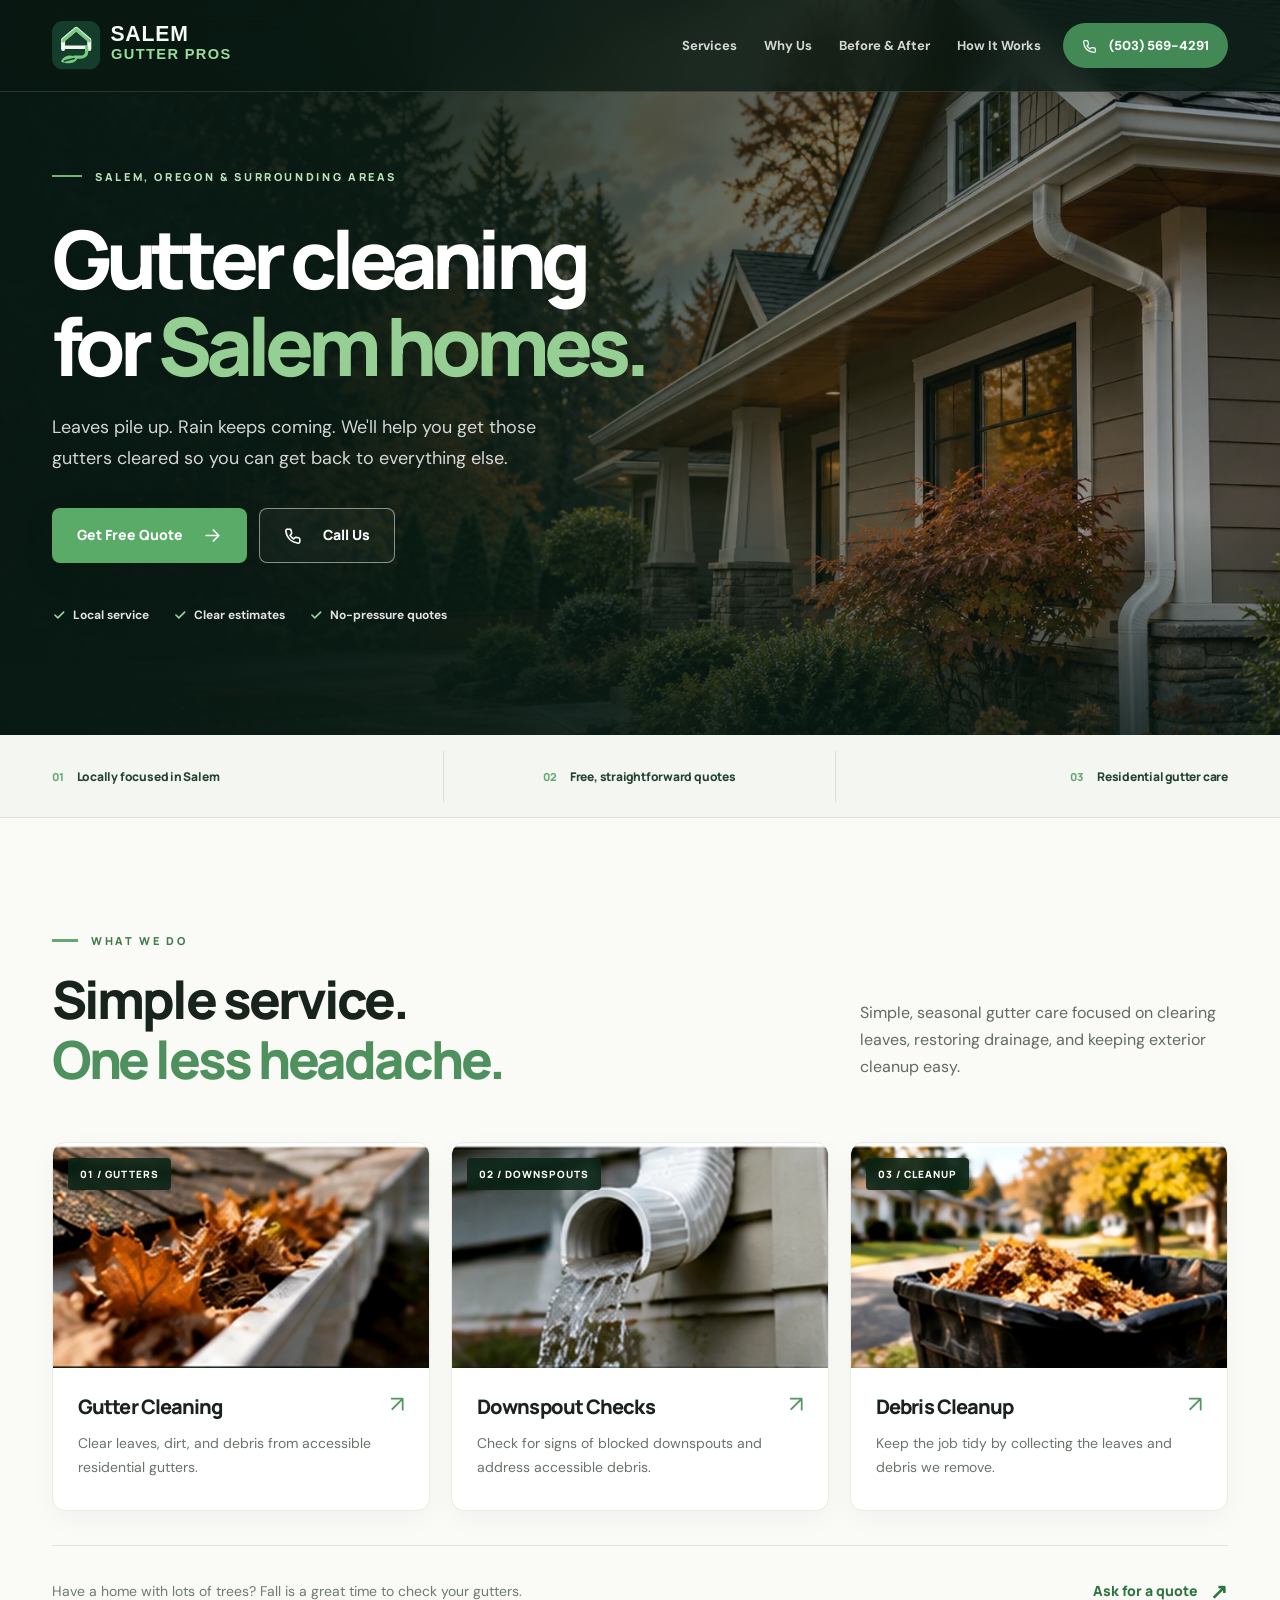
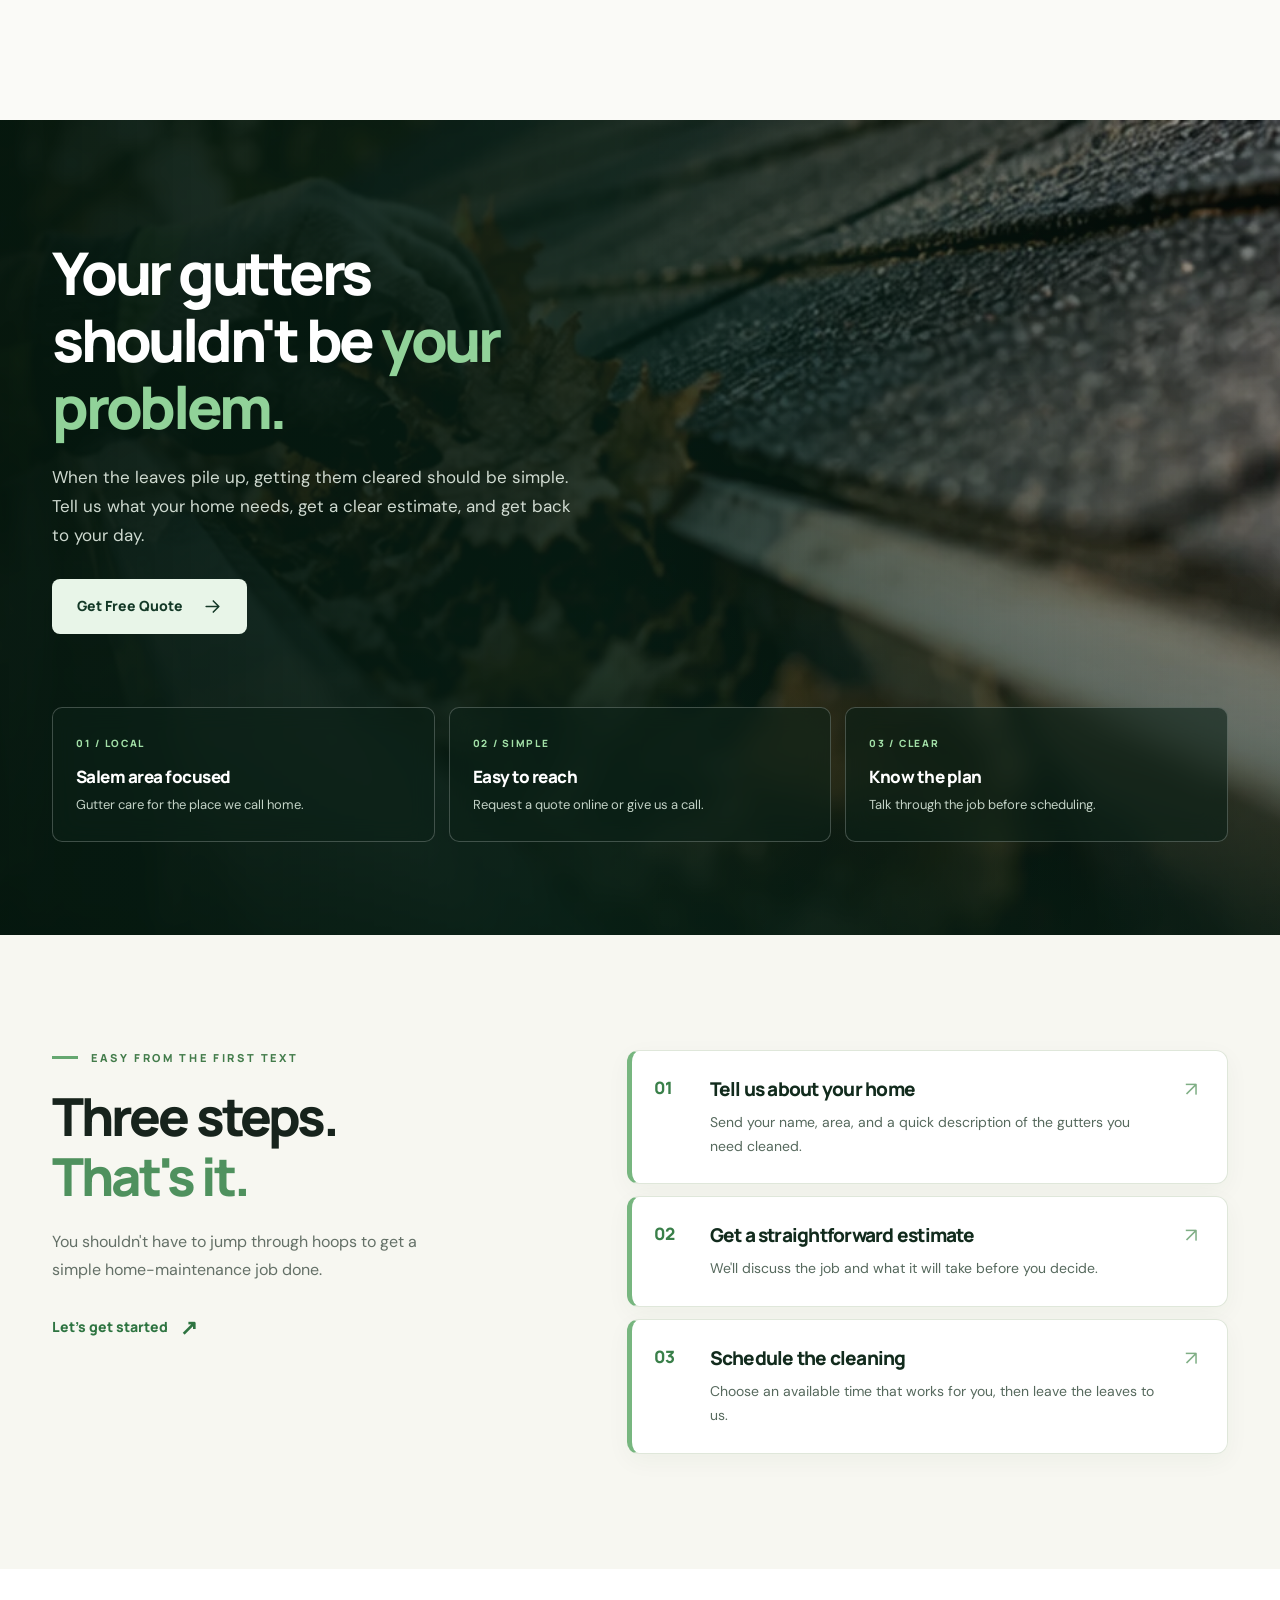
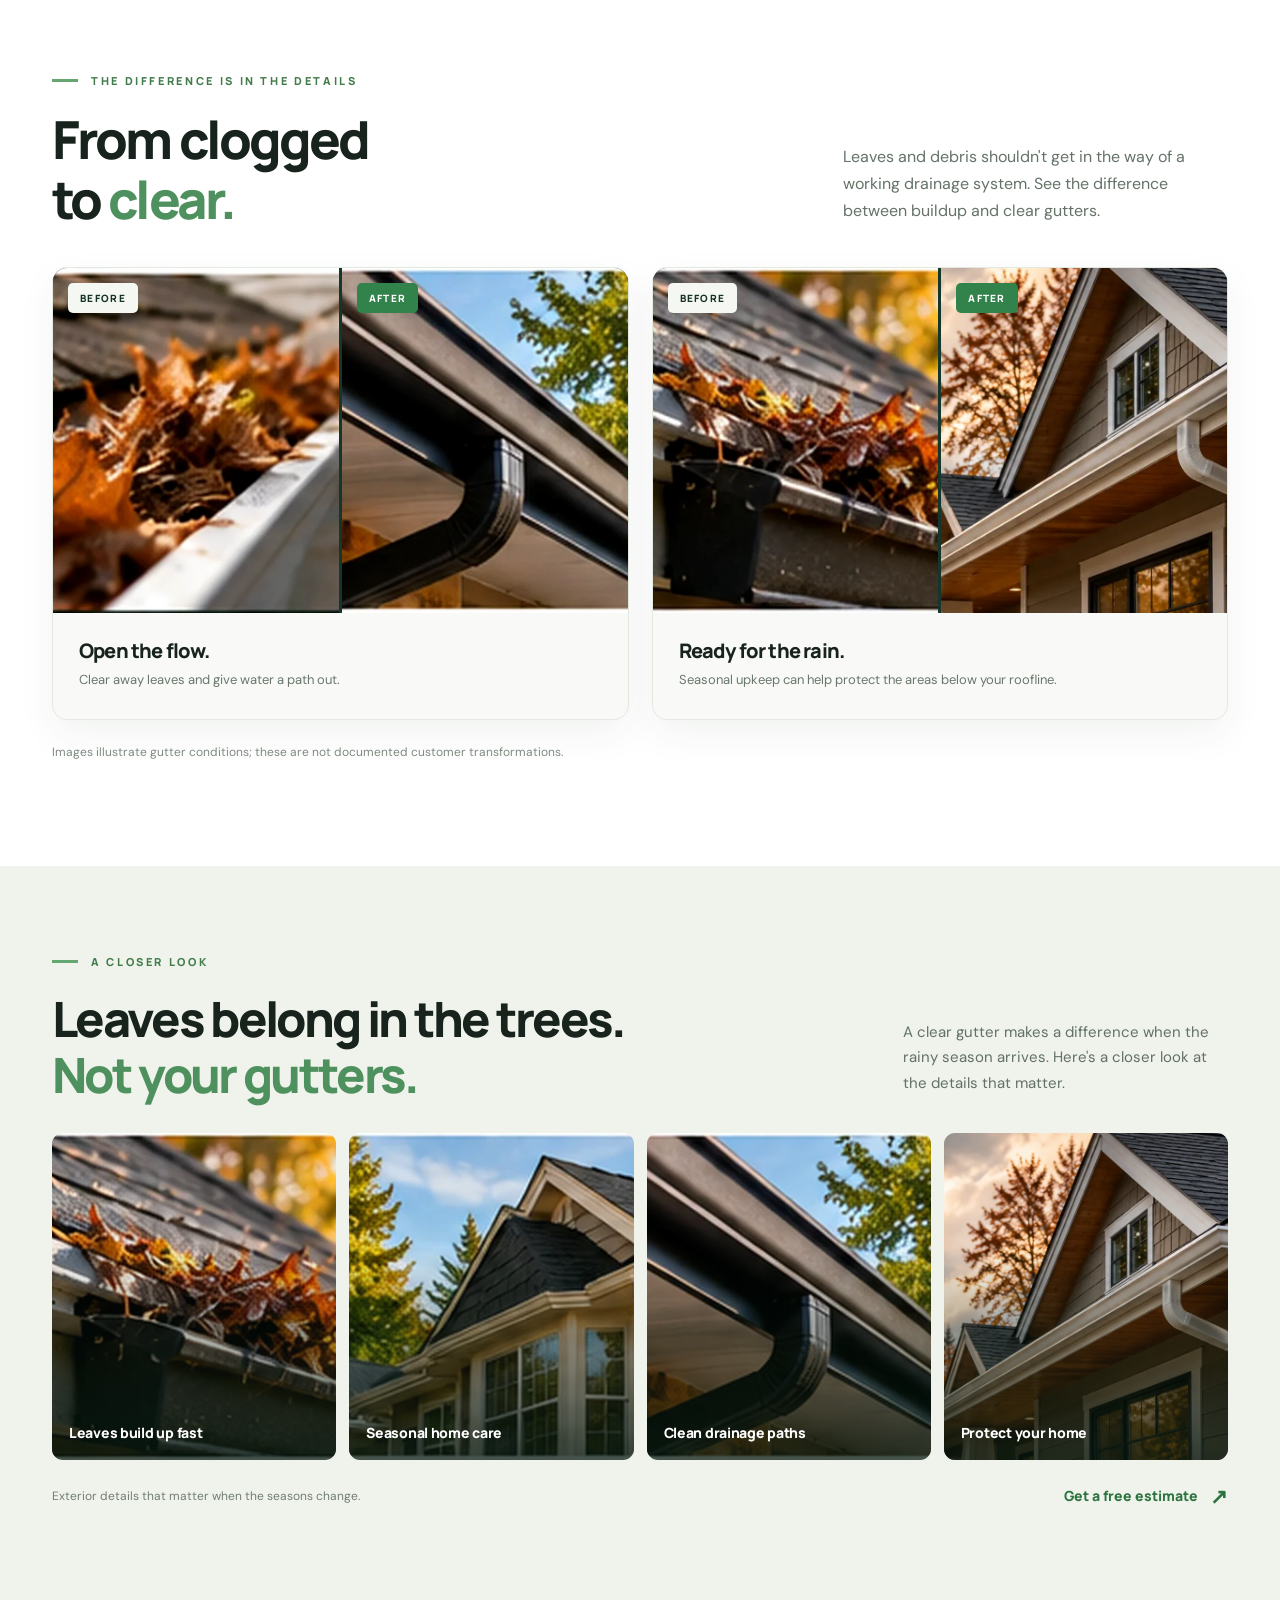
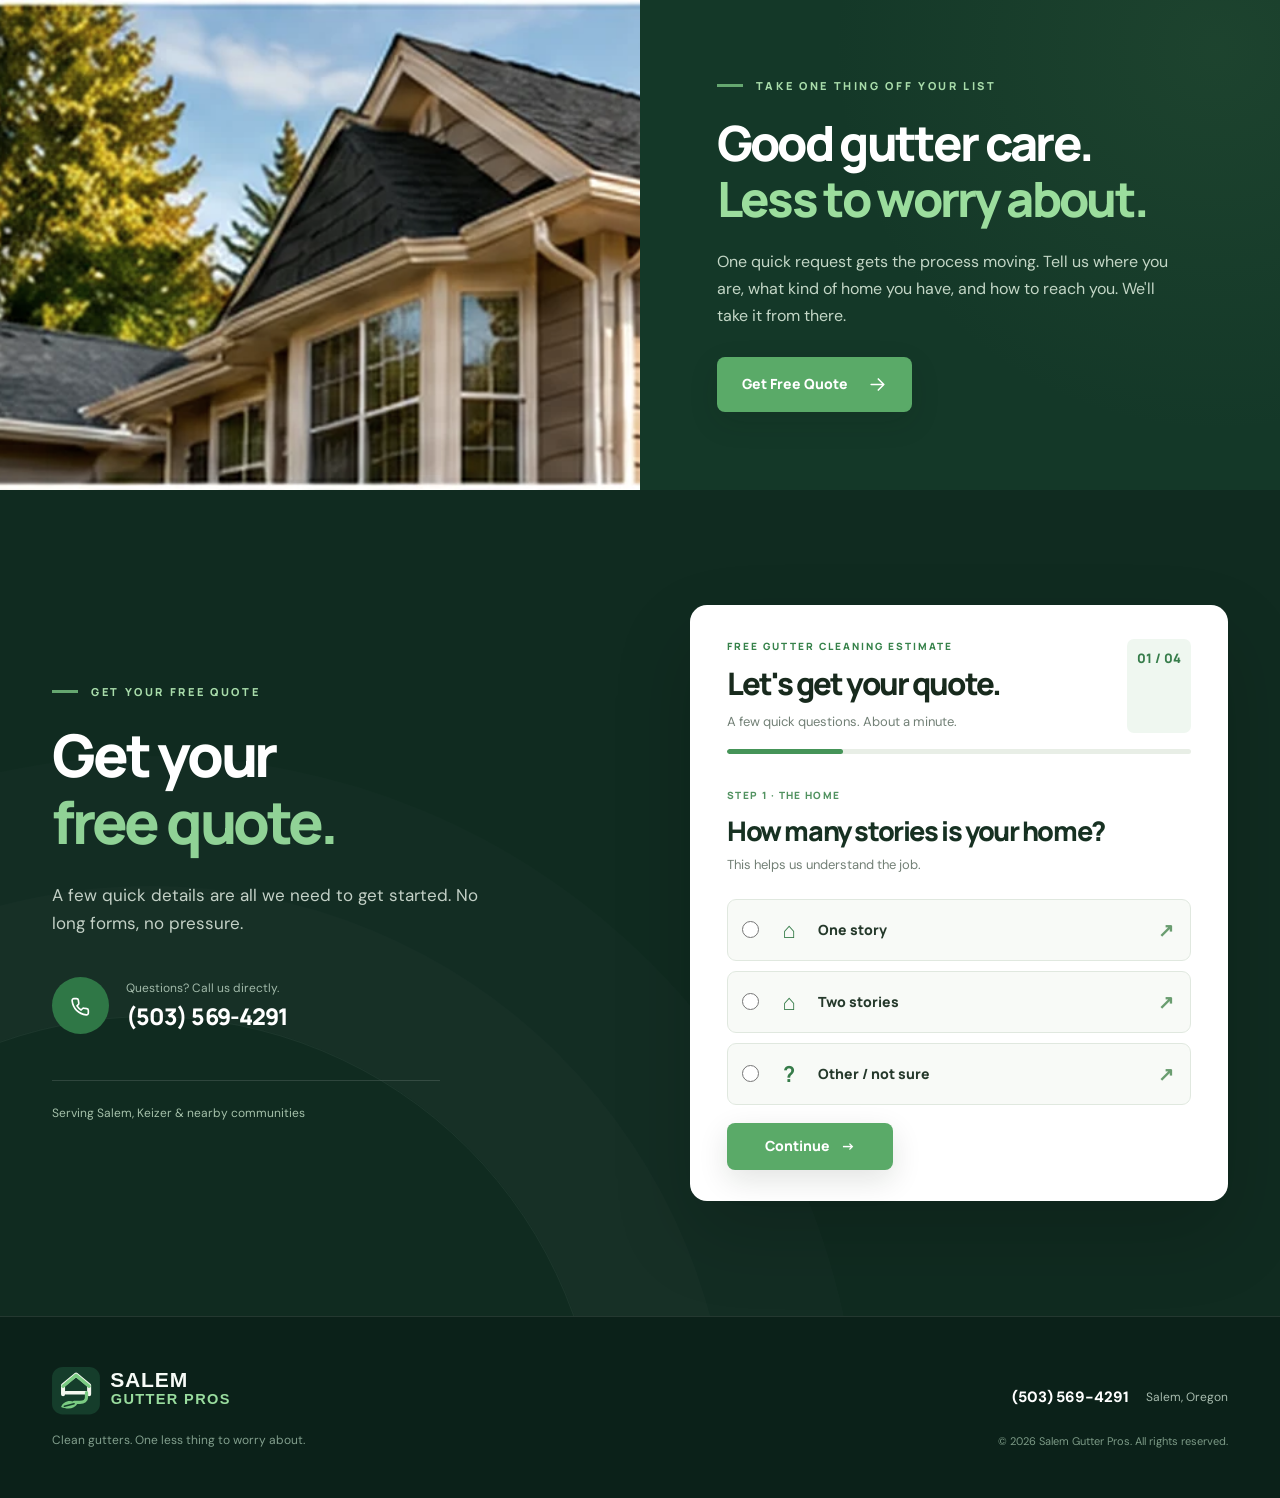
==== commit 8caf4b8d: "Add files via upload" ====
--- a/index.html
+++ b/index.html
@@ -28,12 +28,12 @@
   <header class="site-header" id="top">
     <div class="container nav-shell">
       <a href="#top" class="brand" aria-label="Salem Gutter Pros home">
-        <img src="logo-header.png" alt="Salem Gutter Pros" class="brand-logo" width="242" height="78">
+        <img src="logo-white.svg" alt="Salem Gutter Pros" class="brand-logo" width="280" height="66">
       </a>
       <nav class="desktop-nav" aria-label="Main navigation">
         <a href="#services">Services</a>
         <a href="#why-us">Why Us</a>
-        <a href="#photos">Photos</a>
+        <a href="#transformations">Before & After</a>
         <a href="#how-it-works">How It Works</a>
       </nav>
       <a class="nav-phone" href="tel:+15035694291" aria-label="Call Salem Gutter Pros at 503-569-4291">
@@ -45,9 +45,9 @@
     <nav id="mobile-menu" class="mobile-menu" aria-label="Mobile navigation" hidden>
       <a href="#services">Our Services</a>
       <a href="#why-us">Why Choose Us</a>
-      <a href="#photos">Photos</a>
+      <a href="#transformations">Before & After</a>
       <a href="#how-it-works">How It Works</a>
-      <a href="#quote">Get a Free Quote</a>
+      <a href="#quote">Get Free Quote</a>
       <a href="tel:+15035694291">Call (503) 569-4291</a>
     </nav>
   </header>
@@ -62,20 +62,22 @@
           <h1 id="hero-title">Gutter cleaning<br>for <span>Salem homes.</span></h1>
           <p class="hero-description">Leaves pile up. Rain keeps coming. We'll help you get those gutters cleared so you can get back to everything else.</p>
           <div class="hero-actions">
-            <a class="button button-primary" href="#quote">Get a Free Quote <svg viewBox="0 0 24 24" aria-hidden="true"><path d="M4 12h16m-7-7 7 7-7 7"/></svg></a>
+            <a class="button button-primary" href="#quote">Get Free Quote <svg viewBox="0 0 24 24" aria-hidden="true"><path d="M4 12h16m-7-7 7 7-7 7"/></svg></a>
             <a class="button button-outline" href="tel:+15035694291"><svg viewBox="0 0 24 24" aria-hidden="true"><path d="M20 16.9v2.8a2 2 0 0 1-2.2 2C9.2 20.7 3.3 14.8 2.3 6.2A2 2 0 0 1 4.3 4h2.8a2 2 0 0 1 2 1.7l.5 3.1a2 2 0 0 1-.6 1.7l-1.4 1.4a15 15 0 0 0 4.5 4.5l1.4-1.4a2 2 0 0 1 1.7-.6l3.1.5a2 2 0 0 1 1.7 2Z"/></svg> Call Us</a>
           </div>
           <div class="hero-details"><span><svg viewBox="0 0 24 24" aria-hidden="true"><path d="m5 12 5 5L20 7"/></svg> Local service</span><span><svg viewBox="0 0 24 24" aria-hidden="true"><path d="m5 12 5 5L20 7"/></svg> Clear estimates</span><span><svg viewBox="0 0 24 24" aria-hidden="true"><path d="m5 12 5 5L20 7"/></svg> No-pressure quotes</span></div>
         </div>
       </div>
-      <div class="hero-bottom" aria-hidden="true"><span>GOODBYE LEAVES. HELLO FREE-FLOWING GUTTERS.</span><div class="hero-bottom-line"></div><span>SCROLL TO EXPLORE <span class="scroll-arrow">↓</span></span></div>
-    </section>
+    </section>
+    <div class="hero-value-bar" aria-label="Service highlights">
+      <div class="container value-inner"><span><b>01</b> Locally focused in Salem</span><span><b>02</b> Free, straightforward quotes</span><span><b>03</b> Residential gutter care</span></div>
+    </div>
 
     <section class="services section-light section-pad" id="services" aria-labelledby="services-title">
       <div class="container">
         <div class="section-heading services-heading">
           <div><span class="kicker"><span class="kicker-dash"></span> WHAT WE DO</span><h2 id="services-title">Simple service.<br><em>One less headache.</em></h2></div>
-          <p>Rainwater should go through your gutters, not over them. We focus on the straightforward maintenance your home needs, especially when fall leaves start collecting.</p>
+          <p>Simple, seasonal gutter care focused on clearing leaves, restoring drainage, and keeping exterior cleanup easy.</p>
         </div>
         <div class="service-grid">
           <article class="service-card">
@@ -96,11 +98,17 @@
     </section>
 
     <section class="why-section section-pad" id="why-us" aria-labelledby="why-title">
-      <div class="container why-layout">
-        <div class="why-image-wrap"><img src="gutter-cleaning-detail.webp" alt="Gloved hands removing fall leaves from a rain gutter" loading="eager" width="1070" height="580"><div class="why-image-note"><span class="tiny-label">THE LITTLE THINGS MATTER</span><strong>Clear the clutter.<br>Keep the water moving.</strong></div></div>
-        <div class="why-copy"><span class="kicker kicker-light"><span class="kicker-dash"></span> A BETTER WAY TO GET IT DONE</span><h2 id="why-title">Your gutters<br>shouldn't be <em>your problem.</em></h2><p>When your gutters are full of leaves, you need one thing: someone who can get them cleared without making the process complicated.</p>
-          <div class="why-benefits"><div><span class="benefit-icon"><svg viewBox="0 0 24 24" aria-hidden="true"><path d="M3 10.2 12 3l9 7.2V21H3V10.2Z"/><path d="M9 21v-7h6v7"/></svg></span><div><h3>Local to the Salem area</h3><p>A straightforward, neighborhood-focused service.</p></div></div><div><span class="benefit-icon"><svg viewBox="0 0 24 24" aria-hidden="true"><path d="M4 5h16v12H8l-4 3V5Z"/><path d="M8 10h8m-8 3h6"/></svg></span><div><h3>Easy to get in touch</h3><p>Questions? Call or text the number on this page.</p></div></div><div><span class="benefit-icon"><svg viewBox="0 0 24 24" aria-hidden="true"><path d="M12 3 4 7v5c0 5 3.4 8.5 8 9 4.6-.5 8-4 8-9V7l-8-4Z"/><path d="m8.5 12 2.5 2.5 4.5-5"/></svg></span><div><h3>Know the plan before booking</h3><p>We can talk through the job and give you an estimate first.</p></div></div></div>
-          <a class="button button-on-dark" href="#quote">Request Your Quote <svg viewBox="0 0 24 24" aria-hidden="true"><path d="M4 12h16m-7-7 7 7-7 7"/></svg></a>
+      <div class="why-backdrop" aria-hidden="true"></div>
+      <div class="container why-full-layout">
+        <div class="why-story">
+          <h2 id="why-title">Your gutters<br>shouldn't be <em>your problem.</em></h2>
+          <p>When the leaves pile up, getting them cleared should be simple. Tell us what your home needs, get a clear estimate, and get back to your day.</p>
+          <a class="button button-on-dark" href="#quote">Get Free Quote <svg viewBox="0 0 24 24" aria-hidden="true"><path d="M4 12h16m-7-7 7 7-7 7"/></svg></a>
+        </div>
+        <div class="why-feature-row" aria-label="What to expect">
+          <article class="why-feature"><span class="feature-small-no">01 / LOCAL</span><h3>Salem area focused</h3><p>Gutter care for the place we call home.</p></article>
+          <article class="why-feature"><span class="feature-small-no">02 / SIMPLE</span><h3>Easy to reach</h3><p>Request a quote online or give us a call.</p></article>
+          <article class="why-feature"><span class="feature-small-no">03 / CLEAR</span><h3>Know the plan</h3><p>Talk through the job before scheduling.</p></article>
         </div>
       </div>
     </section>
@@ -111,12 +119,29 @@
       </div>
     </section>
 
+
+    <section class="compare-section section-pad" id="transformations" aria-labelledby="compare-title">
+      <div class="container">
+        <div class="compare-heading"><div><span class="kicker"><span class="kicker-dash"></span> THE DIFFERENCE IS IN THE DETAILS</span><h2 id="compare-title">From clogged<br>to <em>clear.</em></h2></div><p>Leaves and debris shouldn't get in the way of a working drainage system. See the difference between buildup and clear gutters.</p></div>
+        <div class="comparison-grid">
+          <article class="comparison-card"><div class="comparison-images">
+            <figure><img src="before-gutters.webp" alt="Leaves and debris collected inside a roof gutter" width="1200" height="760" loading="lazy"><figcaption class="comparison-tag before-tag">BEFORE</figcaption></figure>
+            <figure><img src="after-gutters.webp" alt="Clear downspout releasing water" width="1200" height="760" loading="lazy"><figcaption class="comparison-tag after-tag">AFTER</figcaption></figure>
+          </div><div class="comparison-caption"><h3>Open the flow.</h3><p>Clear away leaves and give water a path out.</p></div></article>
+          <article class="comparison-card"><div class="comparison-images">
+            <figure><img src="before-autumn.webp" alt="Fall leaves resting along a gutter edge" width="1200" height="760" loading="lazy"><figcaption class="comparison-tag before-tag">BEFORE</figcaption></figure>
+            <figure><img src="after-eaves.webp" alt="Clear roof edge and residential downspout" width="1200" height="760" loading="lazy"><figcaption class="comparison-tag after-tag">AFTER</figcaption></figure>
+          </div><div class="comparison-caption"><h3>Ready for the rain.</h3><p>Seasonal upkeep can help protect the areas below your roofline.</p></div></article>
+        </div>
+        <p class="visual-note">Images illustrate gutter conditions; these are not documented customer transformations.</p>
+      </div>
+    </section>
 
     <section class="gallery-section" id="photos" aria-labelledby="photos-title">
       <div class="container">
         <div class="gallery-intro">
           <div>
-            <span class="kicker"><span class="kicker-dash"></span> FALL IN THE WILLAMETTE VALLEY</span>
+            <span class="kicker"><span class="kicker-dash"></span> A CLOSER LOOK</span>
             <h2 id="photos-title">Leaves belong in the trees.<br><em>Not your gutters.</em></h2>
           </div>
           <p>A clear gutter makes a difference when the rainy season arrives. Here's a closer look at the details that matter.</p>
@@ -127,27 +152,55 @@
           <figure class="gallery-card"><img src="clean-downspout.webp" alt="Close-up of a residential metal downspout and clean gutter" loading="lazy" width="800" height="357"><figcaption>Clean drainage paths</figcaption></figure>
           <figure class="gallery-card"><img src="home-eaves-detail.webp" alt="Detailed view of the eaves and downspout of a residential house" loading="lazy" width="950" height="697"><figcaption>Protect your home</figcaption></figure>
         </div>
-        <div class="gallery-outro"><span>Illustrative photos. Actual customer job photos will be added as work is completed.</span><a href="#quote" class="text-link">Get a free estimate <span aria-hidden="true">↗</span></a></div>
-      </div>
+        <div class="gallery-outro"><span>Exterior details that matter when the seasons change.</span><a href="#quote" class="text-link">Get a free estimate <span aria-hidden="true">↗</span></a></div>
+      </div>
+    </section>
+
+    <section class="premium-section" aria-labelledby="premium-title">
+      <div class="premium-photo" role="img" aria-label="Warm residential autumn home with clean gutters"></div>
+      <div class="premium-content"><div class="premium-inner"><span class="kicker kicker-light"><span class="kicker-dash"></span> TAKE ONE THING OFF YOUR LIST</span><h2 id="premium-title">Good gutter care.<br><em>Less to worry about.</em></h2><p>One quick request gets the process moving. Tell us where you are, what kind of home you have, and how to reach you. We'll take it from there.</p><a class="button button-primary" href="#quote">Get Free Quote <svg viewBox="0 0 24 24" aria-hidden="true"><path d="M4 12h16m-7-7 7 7-7 7"/></svg></a></div></div>
     </section>
 
     <section class="quote-section section-pad" id="quote" aria-labelledby="quote-title">
-      <div class="container quote-layout"><div class="quote-copy"><span class="kicker kicker-light"><span class="kicker-dash"></span> FREE, NO-OBLIGATION ESTIMATE</span><h2 id="quote-title">Let's get those<br><em>gutters cleared.</em></h2><p>Have leaves building up? Tell us a little about your home and we'll help you figure out the next step.</p><a class="quote-big-phone" href="tel:+15035694291"><span class="phone-circle"><svg viewBox="0 0 24 24" aria-hidden="true"><path d="M20 16.9v2.8a2 2 0 0 1-2.2 2C9.2 20.7 3.3 14.8 2.3 6.2A2 2 0 0 1 4.3 4h2.8a2 2 0 0 1 2 1.7l.5 3.1a2 2 0 0 1-.6 1.7l-1.4 1.4a15 15 0 0 0 4.5 4.5l1.4-1.4a2 2 0 0 1 1.7-.6l3.1.5a2 2 0 0 1 1.7 2Z"/></svg></span><span><small>Prefer to talk? Give us a call.</small><strong>(503) 569-4291</strong></span></a><div class="quote-service-area">Serving Salem, Keizer & nearby communities</div></div>
-        <div class="quote-card"><div class="quote-card-top"><div><span class="small-green-label">START HERE</span><h3>Get a free quote</h3><p>Answer a couple of quick questions. We'll prepare a text message you can send directly to us.</p></div><svg class="quote-card-icon" viewBox="0 0 48 48" aria-hidden="true"><path d="M6 10h36v26H17L6 43V10Z" fill="none" stroke="currentColor" stroke-width="2.5" stroke-linejoin="round"/><path d="M14 19h20m-20 8h15" stroke="currentColor" stroke-width="2.5" stroke-linecap="round"/></svg></div>
+      <div class="container quote-layout"><div class="quote-copy"><span class="kicker kicker-light"><span class="kicker-dash"></span> GET YOUR FREE QUOTE</span><h2 id="quote-title">Get your<br><em>free quote.</em></h2><p>A few quick details are all we need to get started. No long forms, no pressure.</p><a class="quote-big-phone" href="tel:+15035694291"><span class="phone-circle"><svg viewBox="0 0 24 24" aria-hidden="true"><path d="M20 16.9v2.8a2 2 0 0 1-2.2 2C9.2 20.7 3.3 14.8 2.3 6.2A2 2 0 0 1 4.3 4h2.8a2 2 0 0 1 2 1.7l.5 3.1a2 2 0 0 1-.6 1.7l-1.4 1.4a15 15 0 0 0 4.5 4.5l1.4-1.4a2 2 0 0 1 1.7-.6l3.1.5a2 2 0 0 1 1.7 2Z"/></svg></span><span><small>Questions? Call us directly.</small><strong>(503) 569-4291</strong></span></a><div class="quote-service-area">Serving Salem, Keizer & nearby communities</div></div>
+        <div class="quote-card">
+          <div class="quote-card-top"><div><span class="small-green-label">FREE GUTTER CLEANING ESTIMATE</span><h3>Let's get your quote.</h3><p>A few quick questions. About a minute.</p></div><div class="quote-step-count" id="step-count" aria-live="polite">01 / 04</div></div>
+          <div class="quote-progress" aria-label="Quote form progress"><span id="quote-progress-fill"></span></div>
           <form id="quote-form" novalidate>
-            <div class="form-row"><label for="customer-name">Your name <span aria-hidden="true">*</span></label><input id="customer-name" name="name" type="text" placeholder="Jane Smith" autocomplete="name" maxlength="80" required></div>
-            <div class="form-row"><label for="customer-area">City or ZIP code <span aria-hidden="true">*</span></label><input id="customer-area" name="area" type="text" placeholder="Salem, OR" autocomplete="address-level2" maxlength="100" required></div>
-            <div class="form-row"><label for="customer-home">Your home</label><select id="customer-home" name="home"><option value="Not sure">Select if you know</option><option value="One-story home">One-story home</option><option value="Two-story home">Two-story home</option><option value="Other / not sure">Other / not sure</option></select></div>
-            <div class="form-row"><label for="customer-notes">Anything else? <small>(optional)</small></label><textarea id="customer-notes" name="notes" rows="2" placeholder="Lots of leaves, gutter overflowing, etc." maxlength="350"></textarea></div>
-            <button type="submit" class="button button-primary form-submit">Prepare My Quote Text <svg viewBox="0 0 24 24" aria-hidden="true"><path d="M4 12h16m-7-7 7 7-7 7"/></svg></button>
-            <p class="form-fine-print">Opens your messaging app with a prefilled request. Nothing is sent until you press Send.</p>
-            <div class="form-result" id="form-result" hidden aria-live="polite"><p id="form-status">Your message is ready. Send it from your messaging app, or copy the details below.</p><a href="#" id="open-sms" class="result-link">Open Messages ↗</a><button type="button" id="copy-request" class="copy-button">Copy Request</button></div>
+            <div class="quote-step" data-step="0">
+              <span class="step-mini-title">STEP 1 · THE HOME</span><h4>How many stories is your home?</h4><p class="step-hint">This helps us understand the job.</p>
+              <div class="choice-list" role="radiogroup" aria-label="Home height">
+                <label class="choice-tile"><input type="radio" name="home" value="One-story home" required><span class="choice-icon">⌂</span><span>One story</span><span class="choice-arrow">↗</span></label>
+                <label class="choice-tile"><input type="radio" name="home" value="Two-story home"><span class="choice-icon">⌂</span><span>Two stories</span><span class="choice-arrow">↗</span></label>
+                <label class="choice-tile"><input type="radio" name="home" value="Other / not sure"><span class="choice-icon">?</span><span>Other / not sure</span><span class="choice-arrow">↗</span></label>
+              </div>
+              <button type="button" class="button button-primary quote-next" data-next>Continue <span aria-hidden="true">→</span></button>
+            </div>
+            <div class="quote-step" data-step="1" hidden>
+              <span class="step-mini-title">STEP 2 · THE PROPERTY</span><h4>Where are we cleaning?</h4><p class="step-hint">Enter the address you'd like quoted.</p>
+              <div class="form-row"><label for="customer-address">Street address <span aria-hidden="true">*</span></label><input id="customer-address" name="address" type="text" placeholder="123 Main Street" autocomplete="street-address" maxlength="140" required></div>
+              <div class="form-row"><label for="customer-area">City or ZIP code <span aria-hidden="true">*</span></label><input id="customer-area" name="area" type="text" placeholder="Salem, OR 97301" autocomplete="address-level2" maxlength="100" required></div>
+              <div class="step-controls"><button type="button" class="quote-back" data-back>← Back</button><button type="button" class="button button-primary quote-next" data-next>Continue <span aria-hidden="true">→</span></button></div>
+            </div>
+            <div class="quote-step" data-step="2" hidden>
+              <span class="step-mini-title">STEP 3 · YOUR DETAILS</span><h4>What's your name?</h4><p class="step-hint">So we know who to contact about the quote.</p>
+              <div class="form-row"><label for="customer-name">Full name <span aria-hidden="true">*</span></label><input id="customer-name" name="name" type="text" placeholder="Your full name" autocomplete="name" maxlength="80" required></div>
+              <div class="step-controls"><button type="button" class="quote-back" data-back>← Back</button><button type="button" class="button button-primary quote-next" data-next>Continue <span aria-hidden="true">→</span></button></div>
+            </div>
+            <div class="quote-step" data-step="3" hidden>
+              <span class="step-mini-title">STEP 4 · LAST THING</span><h4>Where should we reach you?</h4><p class="step-hint">We'll use your number to follow up on your estimate.</p>
+              <div class="form-row"><label for="customer-phone">Phone number <span aria-hidden="true">*</span></label><input id="customer-phone" name="phone" type="tel" placeholder="(503) 555-0123" autocomplete="tel" inputmode="tel" maxlength="24" required></div>
+              <div class="form-row"><label for="customer-notes">Anything we should know? <small>(optional)</small></label><textarea id="customer-notes" name="notes" rows="2" placeholder="Overflowing gutters, lots of leaves..." maxlength="350"></textarea></div>
+              <div class="step-controls"><button type="button" class="quote-back" data-back>← Back</button><button type="submit" class="button button-primary quote-next">Get My Free Quote <span aria-hidden="true">→</span></button></div>
+              <p class="form-fine-print">Opens a prefilled text message. Your request is not sent until you tap Send.</p>
+            </div>
+            <div class="form-result" id="form-result" hidden aria-live="polite"><strong>Your quote request is ready.</strong><p id="form-status">Text these details to (503) 569-4291.</p><div class="request-summary" id="request-summary"></div><div class="result-actions"><a href="#" id="open-sms" class="result-link">Open Messages ↗</a><button type="button" id="copy-request" class="copy-button">Copy Request</button><button type="button" id="edit-request" class="copy-button">Edit Details</button></div></div>
           </form>
         </div>
       </div>
     </section>
   </main>
-  <footer class="footer"><div class="container footer-inner"><div><a href="#top" class="footer-brand footer-logo-link"><img src="logo-header.png" alt="Salem Gutter Pros" width="215" height="72"></a><p>Clean gutters. One less thing to worry about.</p></div><div class="footer-meta"><div><a href="tel:+15035694291">(503) 569-4291</a><span>Salem, Oregon</span></div><small>© <span id="year">2026</span> Salem Gutter Pros. All rights reserved.</small></div></div></footer>
+  <footer class="footer"><div class="container footer-inner"><div><a href="#top" class="footer-brand footer-logo-link"><img src="logo-white.svg" alt="Salem Gutter Pros" width="280" height="66"></a><p>Clean gutters. One less thing to worry about.</p></div><div class="footer-meta"><div><a href="tel:+15035694291">(503) 569-4291</a><span>Salem, Oregon</span></div><small>© <span id="year">2026</span> Salem Gutter Pros. All rights reserved.</small></div></div></footer>
   <div class="mobile-sticky" aria-label="Contact options"><a href="tel:+15035694291" class="mobile-sticky-call"><svg viewBox="0 0 24 24" aria-hidden="true"><path d="M20 16.9v2.8a2 2 0 0 1-2.2 2C9.2 20.7 3.3 14.8 2.3 6.2A2 2 0 0 1 4.3 4h2.8a2 2 0 0 1 2 1.7l.5 3.1a2 2 0 0 1-.6 1.7l-1.4 1.4a15 15 0 0 0 4.5 4.5l1.4-1.4a2 2 0 0 1 1.7-.6l3.1.5a2 2 0 0 1 1.7 2Z"/></svg> Call Now</a><a href="#quote" class="mobile-sticky-quote">Get Free Quote <span aria-hidden="true">→</span></a></div>
   <script src="script.js" defer></script>
 </body>
--- a/style.css
+++ b/style.css
@@ -192,3 +192,154 @@
 @media(max-width:1100px){.brand-logo{width:185px}.desktop-nav{gap:17px}.nav-phone{font-size:12px;padding:13px 14px}}
 @media(max-width:800px){.brand-logo{width:195px}.gallery-intro{display:block}.gallery-intro>p{max-width:460px;margin-top:20px}.gallery-grid{grid-template-columns:repeat(2,minmax(0,1fr))}.gallery-card{aspect-ratio:4 / 3.5}}
 @media(max-width:580px){.brand-logo{width:174px}.gallery-section{padding:68px 0}.gallery-intro{margin-bottom:23px}.gallery-intro h2{font-size:clamp(2.2rem,9vw,3.4rem)}.gallery-grid{gap:9px}.gallery-card{aspect-ratio:4 / 4.8}.gallery-card figcaption{font-size:11px;left:11px;right:9px;bottom:12px}.gallery-outro{display:block;font-size:11px}.gallery-outro .text-link{margin-top:15px}}
+
+
+/* ====================================================
+   V3 premium details: matching vector branding, photo-backed
+   statement, before/after, editorial feature, and quote wizard.
+   ==================================================== */
+.brand-logo{width:226px;max-height:69px;height:auto}
+.footer-logo-link img{width:225px;max-height:70px}
+.hero,.hero-content{min-height:735px}
+.hero-content{padding-bottom:105px}
+.hero-value-bar{background:#f4f6f1;border-bottom:1px solid #dae3d9}
+.value-inner{display:grid;grid-template-columns:repeat(3,1fr);align-items:center;min-height:82px}
+.value-inner>span{display:flex;align-items:center;justify-content:center;gap:13px;font:800 12px var(--heading);letter-spacing:-.018em;color:#254331;padding:17px 15px;border-right:1px solid #d6e0d4}
+.value-inner>span:first-child{justify-content:flex-start;padding-left:0}
+.value-inner>span:last-child{border-right:0;justify-content:flex-end;padding-right:0}
+.value-inner b{color:#67a875;font:800 11px var(--heading)}
+/* Atmospheric full width section with all content ON the photo */
+.why-section{isolation:isolate;padding:119px 0 93px;background:#081b14;min-height:650px}
+.why-section::before{display:none}
+.why-backdrop{position:absolute;inset:0;z-index:-2;background:url('gutter-cleaning-detail.webp') center 43%/cover no-repeat;filter:saturate(.82)}
+.why-section::after{content:'';inset:0;position:absolute;z-index:-1;background:linear-gradient(90deg,rgba(5,23,14,.97) 0%,rgba(6,30,20,.84) 47%,rgba(8,24,16,.35) 100%),linear-gradient(0deg,rgba(8,29,19,.84),transparent 48%)}
+.why-full-layout{position:relative}
+.why-story{max-width:650px}
+.why-story h2{font-size:clamp(2.8rem,4.6vw,5.3rem);margin:0 0 23px;color:#fff}
+.why-story h2 em{color:#91d299}
+.why-story>p{max-width:520px;margin:0 0 29px;color:rgba(245,255,245,.83);font-size:17px}
+.why-feature-row{display:grid;grid-template-columns:repeat(3,minmax(0,1fr));gap:14px;margin-top:73px}
+.why-feature{padding:23px 23px 25px;border-radius:10px;border:1px solid rgba(255,255,255,.22);background:rgba(13,34,23,.61);backdrop-filter:blur(12px);-webkit-backdrop-filter:blur(12px);transition:background .3s,transform .3s,border-color .3s}
+.why-feature:hover{transform:translateY(-5px);border-color:rgba(168,229,168,.55);background:rgba(12,53,30,.81)}
+.feature-small-no{color:#a2dfa7;font:800 10px var(--heading);letter-spacing:.17em}
+.why-feature h3{color:#fff;font:800 17px var(--heading);margin:13px 0 6px;letter-spacing:-.03em}
+.why-feature p{color:#c3d2c6;font-size:13px;margin:0}
+/* Steps: high contrast cards and large progression numbers */
+.steps-section{background:#f7f7f1}
+.steps-list{display:grid;gap:12px;border:0}
+.step{background:white;border:1px solid #dfe7da;border-left:5px solid #77b67f;border-radius:12px;padding:25px 22px;gap:17px;grid-template-columns:39px 1fr 20px;box-shadow:0 7px 25px rgba(27,62,30,.045);transition:transform .24s,box-shadow .24s,border-color .24s}
+.step:hover{transform:translateX(6px);box-shadow:0 15px 34px rgba(25,59,30,.09);border-color:#b1d2b0}
+.step-number{font-size:17px;color:#397f49}
+.step h3{color:#122b1d;font-size:19px}
+.step p{color:#56695d}
+/* Two genuine comparison presentations, not claimed jobs */
+.compare-section{background:#fff;padding-top:104px;padding-bottom:104px}
+.compare-heading{display:flex;justify-content:space-between;align-items:end;gap:45px;margin-bottom:38px}
+.compare-heading>p{font-size:16px;color:#647267;max-width:385px;margin:0 0 5px}
+.comparison-grid{display:grid;grid-template-columns:repeat(2,minmax(0,1fr));gap:23px}
+.comparison-card{background:#f9faf7;border-radius:15px;border:1px solid #e2eae0;overflow:hidden;box-shadow:0 14px 38px rgba(18,46,24,.06);transition:box-shadow .28s,transform .28s}
+.comparison-card:hover{transform:translateY(-5px);box-shadow:0 20px 48px rgba(18,46,24,.12)}
+.comparison-images{display:grid;grid-template-columns:1fr 1fr;gap:3px;background:#15362b}
+.comparison-images figure{position:relative;margin:0;aspect-ratio: .83;overflow:hidden}
+.comparison-images img{display:block;width:100%;height:100%;object-fit:cover;transition:transform .55s ease}
+.comparison-card:hover img{transform:scale(1.055)}
+.comparison-tag{position:absolute;top:15px;left:15px;background:#f5f7f2;color:#153325;padding:8px 12px;font:800 10px var(--heading);letter-spacing:.13em;border-radius:5px}
+.after-tag{background:#31834b;color:white}
+.comparison-caption{display:flex;flex-direction:column;gap:5px;padding:24px 26px 28px}
+.comparison-caption h3{font:800 20px var(--heading);letter-spacing:-.04em;margin:0}
+.comparison-caption p{font-size:13px;color:#69776c;margin:0}
+.visual-note{margin:22px 0 0;color:#7e8a7f;font-size:12px}
+/* An additional statement with high-impact imagery and asymmetric layout */
+.premium-section{display:grid;grid-template-columns:1fr 1fr;min-height:490px;background:#102f23;color:white;overflow:hidden}
+.premium-photo{background:url('autumn-home-gutters.webp') center/cover no-repeat;min-height:490px;filter:saturate(.83)}
+.premium-content{background:radial-gradient(circle at 90% 10%,rgba(95,149,92,.12),transparent 53%),#143828;display:flex;align-items:center;padding:68px clamp(36px,6vw,115px)}
+.premium-inner{max-width:560px}
+.premium-inner h2{font-size:clamp(2.6rem,3.8vw,4.3rem);margin:0 0 22px}
+.premium-inner h2 em{color:#9bdd9d}
+.premium-inner>p{font-size:16px;color:#c3d6c6;margin-bottom:27px;max-width:465px}
+/* quote wizard */
+.quote-card{border-radius:17px;min-height:494px}
+.quote-card-top{margin-bottom:16px}
+.quote-step-count{font:800 13px var(--heading);color:#377d4b;background:#eff7f0;white-space:nowrap;padding:10px;border-radius:7px}
+.quote-progress{height:5px;background:#e8eee6;border-radius:100px;overflow:hidden;margin-bottom:29px}
+.quote-progress span{display:block;width:25%;height:100%;background:#459458;border-radius:100px;transition:width .32s ease}
+.quote-step[hidden],.form-result[hidden]{display:none!important}
+.quote-step{animation:step-in .24s ease both}
+@keyframes step-in{from{opacity:0;transform:translateY(8px)}to{opacity:1;transform:translateY(0)}}
+.step-mini-title{font:800 10px var(--heading);letter-spacing:.13em;color:#519260}
+.quote-step h4{font:800 clamp(22px,2.6vw,27px)/1.22 var(--heading);letter-spacing:-.052em;margin:11px 0 7px;color:#173122}
+.quote-step .step-hint{font-size:13px;color:#738076;margin:0 0 23px;max-width:none}
+.choice-list{display:grid;gap:10px}
+.choice-tile{display:grid;grid-template-columns:18px 32px 1fr 18px;align-items:center;gap:13px;border:1px solid #e0e8df;border-radius:9px;padding:15px 14px;background:#f8faf7;cursor:pointer;font:800 14px var(--heading);color:#25392b;transition:border-color .2s,background .2s,transform .2s}
+.choice-tile:hover{background:#eef6ed;border-color:#8cbf93;transform:translateX(3px)}
+.choice-tile:has(input:checked){border-color:#459b61;background:#eaf5ec;box-shadow:0 0 0 2px rgba(75,154,90,.12)}
+.choice-tile input{accent-color:#33864b;margin:0;width:17px;height:17px}
+.choice-icon{display:grid;place-items:center;font-size:22px;font-weight:700;color:#377c4a}
+.choice-arrow{font-size:19px;color:#6a9d70}
+.quote-next{margin-top:18px;min-width:166px;padding:14px 17px;gap:11px}
+.step-controls{display:flex;align-items:center;justify-content:space-between;gap:14px;margin-top:16px}
+.step-controls .quote-next{margin-top:0}
+.quote-back{border:0;background:transparent;color:#5f7465;font:800 13px var(--heading);padding:12px 0;transition:color .2s}
+.quote-back:hover{color:#236d38}
+.quote-step .form-row{margin-bottom:17px}
+.quote-step .form-row input{height:52px;background:#fff;font-size:15px}
+.quote-step .form-row textarea{background:#fff}
+.form-result{background:#f0f7ef;border-color:#b6d7b6;padding:21px}
+.form-result>strong{font:800 18px var(--heading);display:block;margin:0 0 8px;color:#20452c}
+.form-result p{max-width:none}
+.request-summary{white-space:pre-wrap;word-break:break-word;font-size:12px;background:white;border:1px solid #d8e6d6;color:#365342;padding:13px;border-radius:6px;margin:15px 0}
+.result-actions{display:flex;gap:10px 16px;flex-wrap:wrap;align-items:center}
+.result-actions a,.result-actions button{font-size:12px}
+/* luxury interactions */
+.gallery-card,.service-card,.comparison-card{transition-property:transform,box-shadow,border-color}
+.button:active,.nav-phone:active{transform:scale(.98)}
+@media(max-width:1100px){.brand-logo{width:202px}.why-feature-row{margin-top:57px}.premium-content{padding:55px 45px}}
+@media(max-width:800px){
+ .brand-logo{width:196px}
+ .value-inner{min-height:75px}
+ .value-inner>span{font-size:10px;gap:8px;padding-inline:8px}
+ .why-section{padding:90px 0 70px;min-height:auto}
+ .why-section::after{background:linear-gradient(90deg,rgba(5,23,14,.94),rgba(6,30,20,.75)),linear-gradient(0deg,rgba(8,29,19,.79),transparent 50%)}
+ .why-feature-row{gap:10px}
+ .why-feature{padding:18px 14px}
+ .why-feature h3{font-size:14px}
+ .why-feature p{font-size:12px}
+ .compare-heading{display:block}
+ .compare-heading>p{margin-top:20px;max-width:550px}
+ .premium-section{grid-template-columns:1fr 1fr}
+ .premium-photo{min-height:460px}
+ .premium-inner h2{font-size:clamp(2rem,4vw,3.5rem)}
+}
+@media(max-width:580px){
+ .hero,.hero-content{min-height:665px}
+ .hero-content{padding-bottom:65px}
+ .value-inner{display:grid;grid-template-columns:1fr;min-height:auto;padding-top:10px;padding-bottom:10px}
+ .value-inner>span,.value-inner>span:first-child,.value-inner>span:last-child{justify-content:flex-start;padding:8px 0;border:0;font-size:11px}
+ .why-section{padding:79px 0 62px}
+ .why-backdrop{background-position:60% center}
+ .why-story h2{font-size:clamp(2.65rem,10vw,3.7rem)}
+ .why-story>p{font-size:14px}
+ .why-feature-row{grid-template-columns:1fr;gap:10px;margin-top:46px}
+ .why-feature{padding:17px 19px}
+ .why-feature h3{margin:6px 0 2px;font-size:16px}
+ .why-feature p{font-size:12px}
+ .step{padding:23px 16px;gap:12px;grid-template-columns:29px 1fr 13px}
+ .step h3{font-size:17px}
+ .compare-section{padding:71px 0}
+ .comparison-grid{grid-template-columns:1fr;gap:17px}
+ .comparison-images figure{aspect-ratio:1.04}
+ .comparison-caption{padding:19px 19px 22px}
+ .comparison-tag{top:10px;left:10px;font-size:9px;padding:7px}
+ .premium-section{grid-template-columns:1fr}
+ .premium-photo{min-height:300px}
+ .premium-content{padding:63px 22px}
+ .premium-inner h2{font-size:clamp(2.65rem,10vw,3.6rem)}
+ .premium-inner>p{font-size:14px}
+ .quote-card{min-height:470px}
+ .quote-step h4{font-size:23px}
+ .choice-tile{padding:13px 11px}
+ .step-controls .quote-next{font-size:12px;padding:15px 12px}
+ .quote-next{font-size:13px}
+ .form-result{padding:15px}
+}
+@media(prefers-reduced-motion:reduce){.quote-step{animation:none!important}}
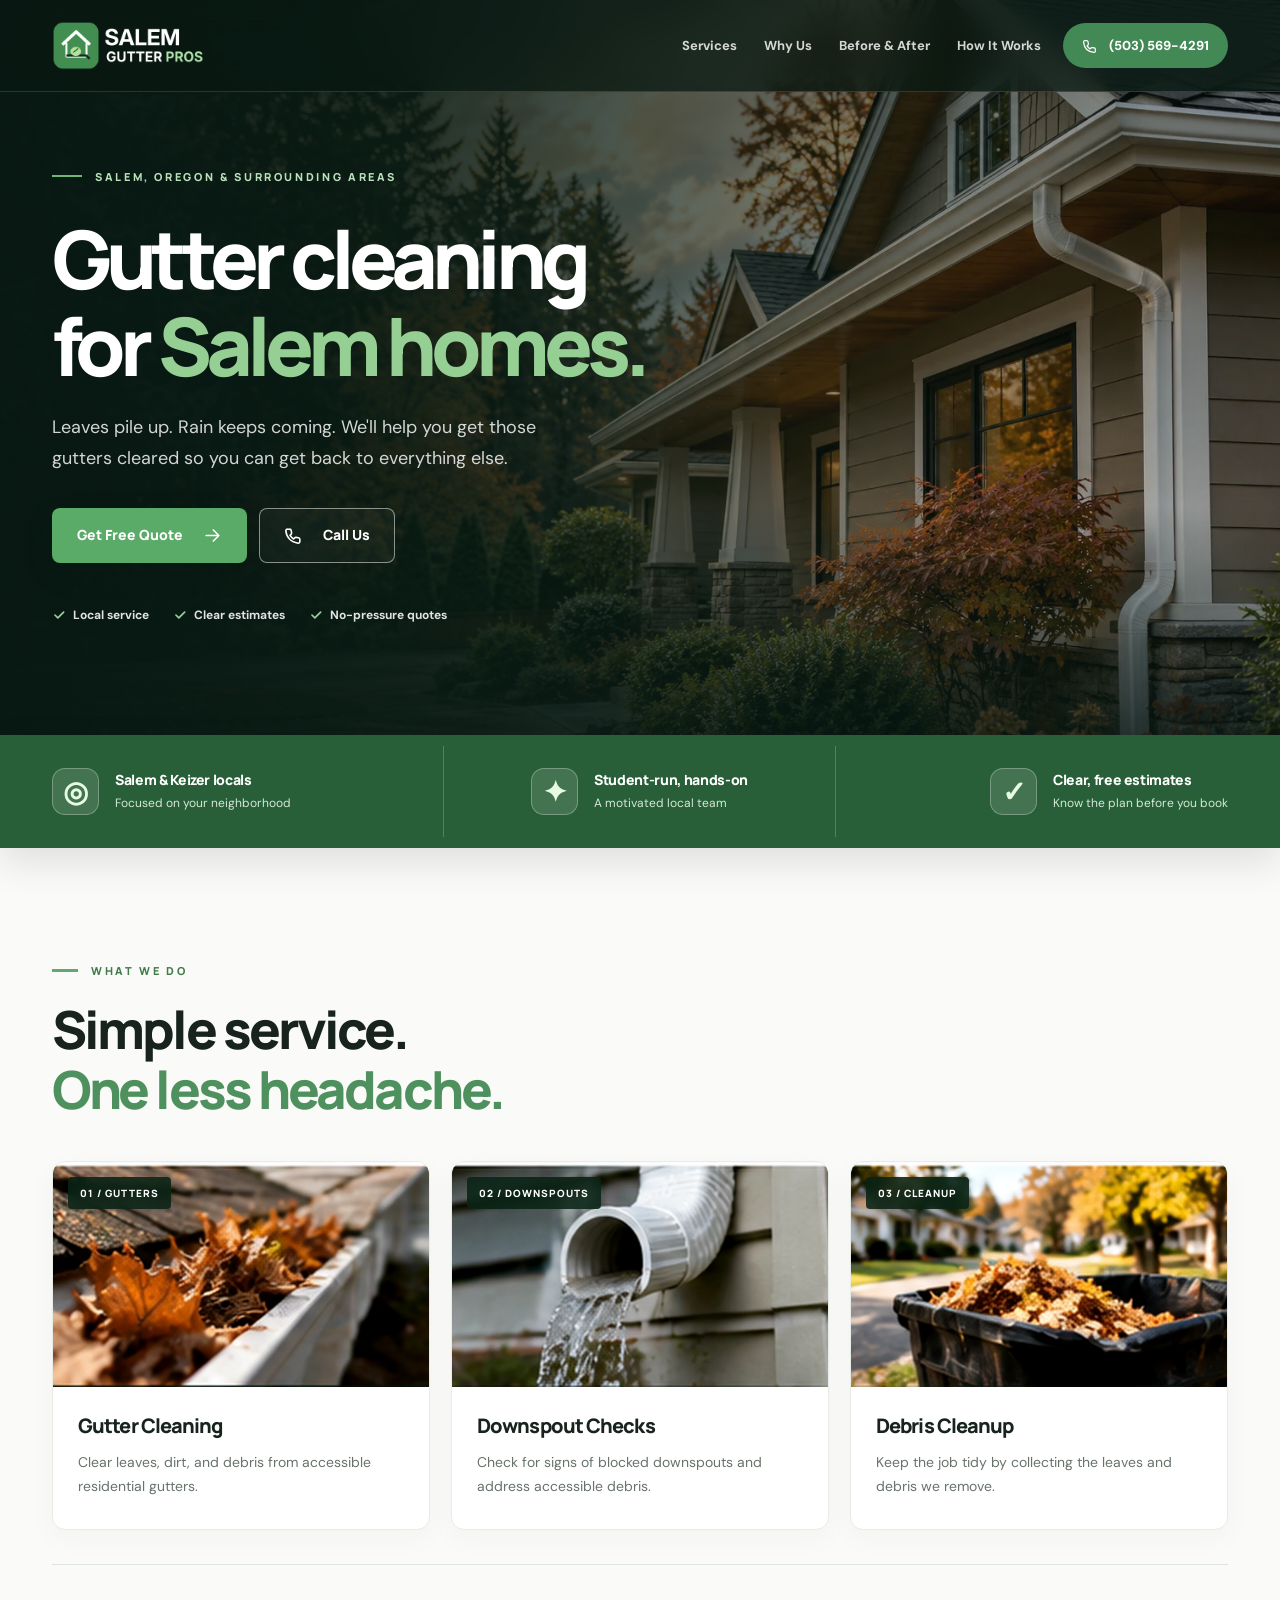
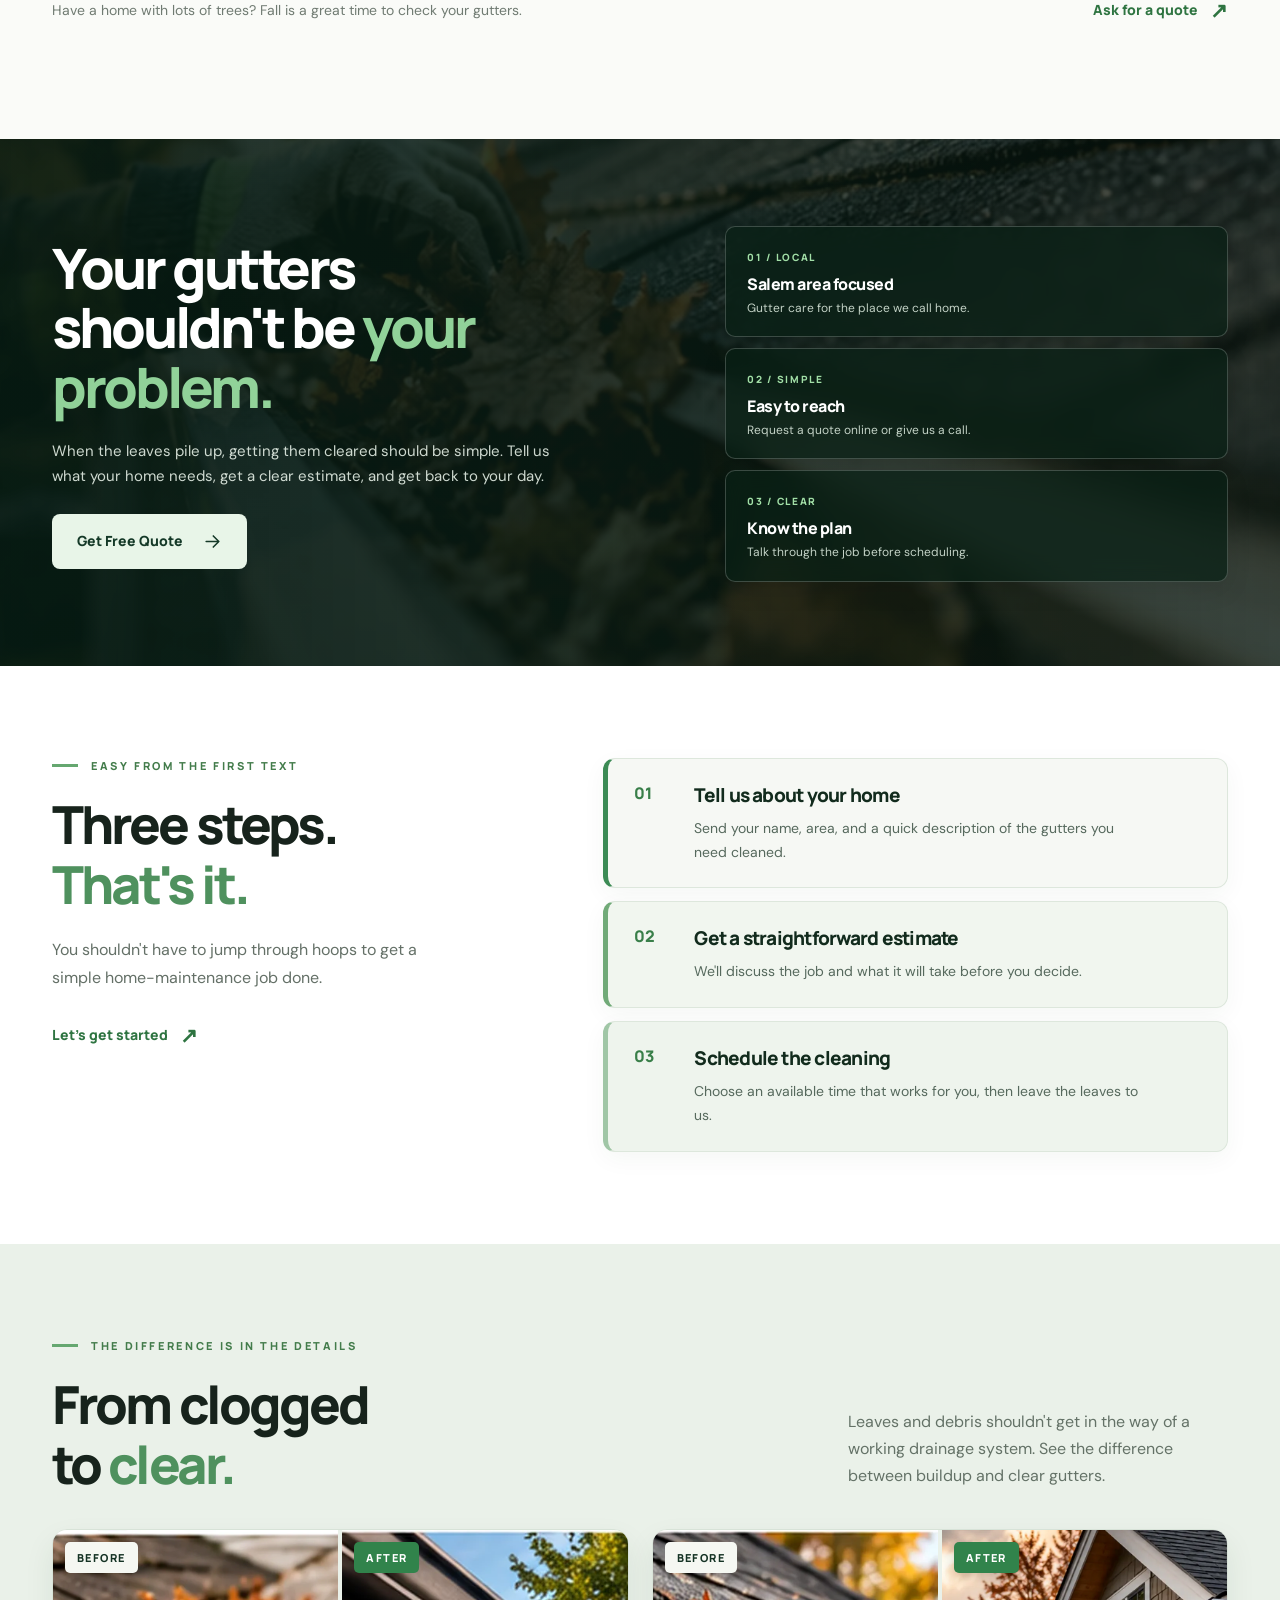
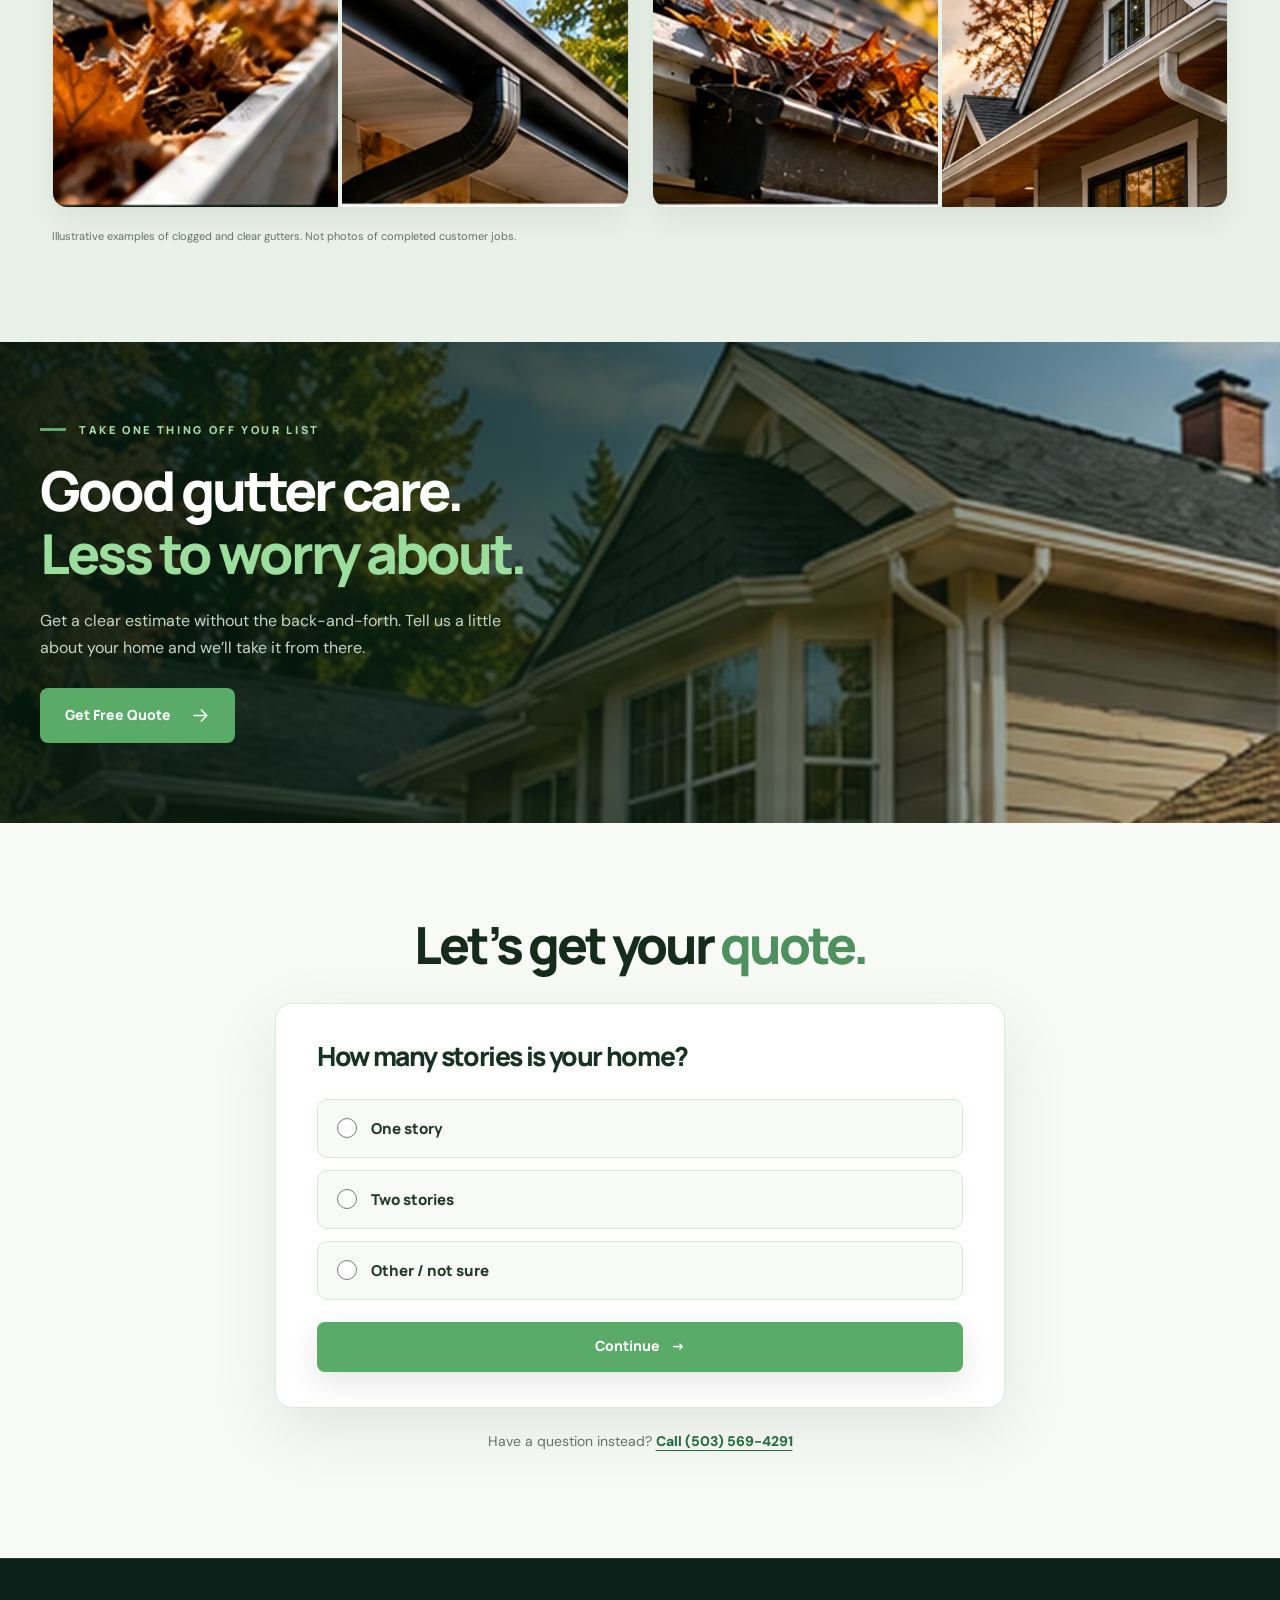
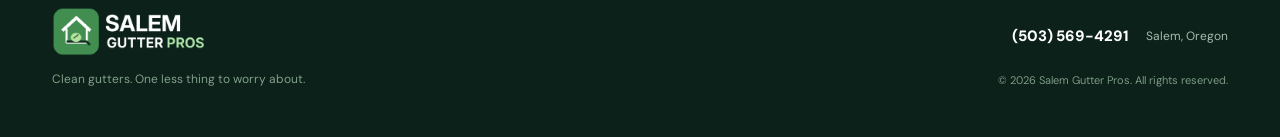
==== commit 74d19a9c: "Add files via upload" ====
--- a/index.html
+++ b/index.html
@@ -1,207 +1,177 @@
-<!doctype html>
+<!DOCTYPE html>
+
 <html lang="en">
 <head>
-  <meta charset="utf-8">
-  <meta name="viewport" content="width=device-width, initial-scale=1">
-  <meta name="theme-color" content="#10281e">
-  <meta name="description" content="Need gutter cleaning in Salem, Oregon? Salem Gutter Pros helps local homeowners clear leaves and debris. Call or text (503) 569-4291 for a free quote.">
-  <meta property="og:type" content="website">
-  <meta property="og:title" content="Salem Gutter Pros | Gutter Cleaning in Salem, OR">
-  <meta property="og:description" content="Clean gutters. One less thing to worry about. Local gutter cleaning in Salem and nearby communities. Call or text (503) 569-4291.">
-  <meta property="og:image" content="salem-home-autumn.webp">
-  <meta name="format-detection" content="telephone=yes">
-  <meta property="og:image:alt" content="Autumn home exterior with gutters">
-  <title>Salem Gutter Pros | Gutter Cleaning in Salem, Oregon</title>
-  <link rel="icon" type="image/svg+xml" href="favicon.svg">
-  <link rel="preconnect" href="https://fonts.googleapis.com">
-  <link rel="preconnect" href="https://fonts.gstatic.com" crossorigin>
-  <link href="https://fonts.googleapis.com/css2?family=DM+Sans:wght@400;500;600;700&family=Manrope:wght@400;500;600;700;800&display=swap" rel="stylesheet">
-  <link rel="preload" as="image" href="salem-home-autumn.webp">
-  <link rel="stylesheet" href="style.css">
-  <script type="application/ld+json">
+<meta charset="utf-8"/>
+<meta content="width=device-width, initial-scale=1" name="viewport"/>
+<meta content="#10281e" name="theme-color"/>
+<meta content="Need gutter cleaning in Salem, Oregon? Salem Gutter Pros helps local homeowners clear leaves and debris. Call or text (503) 569-4291 for a free quote." name="description"/>
+<meta content="website" property="og:type"/>
+<meta content="Salem Gutter Pros | Gutter Cleaning in Salem, OR" property="og:title"/>
+<meta content="Clean gutters. One less thing to worry about. Local gutter cleaning in Salem and nearby communities. Call or text (503) 569-4291." property="og:description"/>
+<meta content="salem-home-autumn.webp" property="og:image"/>
+<meta content="telephone=yes" name="format-detection"/>
+<meta content="Autumn home exterior with gutters" property="og:image:alt"/>
+<title>Salem Gutter Pros | Gutter Cleaning in Salem, Oregon</title>
+<link href="favicon.png" rel="icon" type="image/png"/>
+<link href="https://fonts.googleapis.com" rel="preconnect"/>
+<link crossorigin="" href="https://fonts.gstatic.com" rel="preconnect"/>
+<link href="https://fonts.googleapis.com/css2?family=DM+Sans:wght@400;500;600;700&amp;family=Manrope:wght@400;500;600;700;800&amp;display=swap" rel="stylesheet"/>
+<link as="image" href="salem-home-autumn.webp" rel="preload"/>
+<link href="style.css" rel="stylesheet"/>
+<script type="application/ld+json">
     {"@context":"https://schema.org","@type":"HomeAndConstructionBusiness","name":"Salem Gutter Pros","telephone":"+1-503-569-4291","description":"Residential gutter cleaning and leaf debris removal in Salem, Oregon.","areaServed":[{"@type":"City","name":"Salem, Oregon"},{"@type":"City","name":"Keizer, Oregon"}],"availableLanguage":"English"}
   </script>
-</head>
+<link href="favicon.png" rel="apple-touch-icon"/></head>
 <body>
-  <a href="#main" class="skip-link">Skip to content</a>
-
-  <header class="site-header" id="top">
-    <div class="container nav-shell">
-      <a href="#top" class="brand" aria-label="Salem Gutter Pros home">
-        <img src="logo-white.svg" alt="Salem Gutter Pros" class="brand-logo" width="280" height="66">
-      </a>
-      <nav class="desktop-nav" aria-label="Main navigation">
-        <a href="#services">Services</a>
-        <a href="#why-us">Why Us</a>
-        <a href="#transformations">Before & After</a>
-        <a href="#how-it-works">How It Works</a>
-      </nav>
-      <a class="nav-phone" href="tel:+15035694291" aria-label="Call Salem Gutter Pros at 503-569-4291">
-        <svg viewBox="0 0 24 24" aria-hidden="true"><path d="M20 16.9v2.8a2 2 0 0 1-2.2 2C9.2 20.7 3.3 14.8 2.3 6.2A2 2 0 0 1 4.3 4h2.8a2 2 0 0 1 2 1.7l.5 3.1a2 2 0 0 1-.6 1.7l-1.4 1.4a15 15 0 0 0 4.5 4.5l1.4-1.4a2 2 0 0 1 1.7-.6l3.1.5a2 2 0 0 1 1.7 2Z" fill="none" stroke="currentColor" stroke-width="1.8" stroke-linejoin="round"/></svg>
-        <span>(503) 569-4291</span>
-      </a>
-      <button class="menu-toggle" id="menu-toggle" aria-expanded="false" aria-controls="mobile-menu" aria-label="Open menu" type="button"><span></span><span></span><span></span></button>
-    </div>
-    <nav id="mobile-menu" class="mobile-menu" aria-label="Mobile navigation" hidden>
-      <a href="#services">Our Services</a>
-      <a href="#why-us">Why Choose Us</a>
-      <a href="#transformations">Before & After</a>
-      <a href="#how-it-works">How It Works</a>
-      <a href="#quote">Get Free Quote</a>
-      <a href="tel:+15035694291">Call (503) 569-4291</a>
-    </nav>
-  </header>
-
-  <main id="main">
-    <section class="hero" aria-labelledby="hero-title">
-      <div class="hero-photo" aria-hidden="true"></div>
-      <div class="hero-shade" aria-hidden="true"></div>
-      <div class="container hero-content">
-        <div class="hero-copy">
-          <div class="eyebrow hero-eyebrow"><span class="eyebrow-line"></span> SALEM, OREGON & SURROUNDING AREAS</div>
-          <h1 id="hero-title">Gutter cleaning<br>for <span>Salem homes.</span></h1>
-          <p class="hero-description">Leaves pile up. Rain keeps coming. We'll help you get those gutters cleared so you can get back to everything else.</p>
-          <div class="hero-actions">
-            <a class="button button-primary" href="#quote">Get Free Quote <svg viewBox="0 0 24 24" aria-hidden="true"><path d="M4 12h16m-7-7 7 7-7 7"/></svg></a>
-            <a class="button button-outline" href="tel:+15035694291"><svg viewBox="0 0 24 24" aria-hidden="true"><path d="M20 16.9v2.8a2 2 0 0 1-2.2 2C9.2 20.7 3.3 14.8 2.3 6.2A2 2 0 0 1 4.3 4h2.8a2 2 0 0 1 2 1.7l.5 3.1a2 2 0 0 1-.6 1.7l-1.4 1.4a15 15 0 0 0 4.5 4.5l1.4-1.4a2 2 0 0 1 1.7-.6l3.1.5a2 2 0 0 1 1.7 2Z"/></svg> Call Us</a>
-          </div>
-          <div class="hero-details"><span><svg viewBox="0 0 24 24" aria-hidden="true"><path d="m5 12 5 5L20 7"/></svg> Local service</span><span><svg viewBox="0 0 24 24" aria-hidden="true"><path d="m5 12 5 5L20 7"/></svg> Clear estimates</span><span><svg viewBox="0 0 24 24" aria-hidden="true"><path d="m5 12 5 5L20 7"/></svg> No-pressure quotes</span></div>
-        </div>
-      </div>
-    </section>
-    <div class="hero-value-bar" aria-label="Service highlights">
-      <div class="container value-inner"><span><b>01</b> Locally focused in Salem</span><span><b>02</b> Free, straightforward quotes</span><span><b>03</b> Residential gutter care</span></div>
-    </div>
-
-    <section class="services section-light section-pad" id="services" aria-labelledby="services-title">
-      <div class="container">
-        <div class="section-heading services-heading">
-          <div><span class="kicker"><span class="kicker-dash"></span> WHAT WE DO</span><h2 id="services-title">Simple service.<br><em>One less headache.</em></h2></div>
-          <p>Simple, seasonal gutter care focused on clearing leaves, restoring drainage, and keeping exterior cleanup easy.</p>
-        </div>
-        <div class="service-grid">
-          <article class="service-card">
-            <div class="service-image"><img src="gutter-leaves.webp" alt="Autumn leaves collected along a roof gutter" loading="lazy" width="1070" height="580"><div class="image-index">01 / GUTTERS</div></div>
-            <div class="service-card-body"><div class="service-title-row"><h3>Gutter Cleaning</h3><span aria-hidden="true">↗</span></div><p>Clear leaves, dirt, and debris from accessible residential gutters.</p></div>
-          </article>
-          <article class="service-card">
-            <div class="service-image"><img src="downspout-water.webp" alt="Water running freely from a residential downspout" loading="lazy" width="1070" height="580"><div class="image-index">02 / DOWNSPOUTS</div></div>
-            <div class="service-card-body"><div class="service-title-row"><h3>Downspout Checks</h3><span aria-hidden="true">↗</span></div><p>Check for signs of blocked downspouts and address accessible debris.</p></div>
-          </article>
-          <article class="service-card">
-            <div class="service-image"><img src="leaf-debris.webp" alt="A bin filled with fallen leaves and yard debris" loading="lazy" width="1070" height="580"><div class="image-index">03 / CLEANUP</div></div>
-            <div class="service-card-body"><div class="service-title-row"><h3>Debris Cleanup</h3><span aria-hidden="true">↗</span></div><p>Keep the job tidy by collecting the leaves and debris we remove.</p></div>
-          </article>
-        </div>
-        <div class="services-bottom"><span>Have a home with lots of trees? Fall is a great time to check your gutters.</span><a href="#quote" class="text-link">Ask for a quote <span aria-hidden="true">↗</span></a></div>
-      </div>
-    </section>
-
-    <section class="why-section section-pad" id="why-us" aria-labelledby="why-title">
-      <div class="why-backdrop" aria-hidden="true"></div>
-      <div class="container why-full-layout">
-        <div class="why-story">
-          <h2 id="why-title">Your gutters<br>shouldn't be <em>your problem.</em></h2>
-          <p>When the leaves pile up, getting them cleared should be simple. Tell us what your home needs, get a clear estimate, and get back to your day.</p>
-          <a class="button button-on-dark" href="#quote">Get Free Quote <svg viewBox="0 0 24 24" aria-hidden="true"><path d="M4 12h16m-7-7 7 7-7 7"/></svg></a>
-        </div>
-        <div class="why-feature-row" aria-label="What to expect">
-          <article class="why-feature"><span class="feature-small-no">01 / LOCAL</span><h3>Salem area focused</h3><p>Gutter care for the place we call home.</p></article>
-          <article class="why-feature"><span class="feature-small-no">02 / SIMPLE</span><h3>Easy to reach</h3><p>Request a quote online or give us a call.</p></article>
-          <article class="why-feature"><span class="feature-small-no">03 / CLEAR</span><h3>Know the plan</h3><p>Talk through the job before scheduling.</p></article>
-        </div>
-      </div>
-    </section>
-
-    <section class="steps-section section-pad" id="how-it-works" aria-labelledby="steps-title">
-      <div class="container steps-layout"><div class="steps-lead"><span class="kicker"><span class="kicker-dash"></span> EASY FROM THE FIRST TEXT</span><h2 id="steps-title">Three steps.<br><em>That's it.</em></h2><p>You shouldn't have to jump through hoops to get a simple home-maintenance job done.</p><a class="text-link" href="#quote">Let's get started <span aria-hidden="true">↗</span></a></div>
-        <div class="steps-list"><article class="step"><span class="step-number">01</span><div><h3>Tell us about your home</h3><p>Send your name, area, and a quick description of the gutters you need cleaned.</p></div><span class="step-glyph" aria-hidden="true">↗</span></article><article class="step"><span class="step-number">02</span><div><h3>Get a straightforward estimate</h3><p>We'll discuss the job and what it will take before you decide.</p></div><span class="step-glyph" aria-hidden="true">↗</span></article><article class="step"><span class="step-number">03</span><div><h3>Schedule the cleaning</h3><p>Choose an available time that works for you, then leave the leaves to us.</p></div><span class="step-glyph" aria-hidden="true">↗</span></article></div>
-      </div>
-    </section>
-
-
-    <section class="compare-section section-pad" id="transformations" aria-labelledby="compare-title">
-      <div class="container">
-        <div class="compare-heading"><div><span class="kicker"><span class="kicker-dash"></span> THE DIFFERENCE IS IN THE DETAILS</span><h2 id="compare-title">From clogged<br>to <em>clear.</em></h2></div><p>Leaves and debris shouldn't get in the way of a working drainage system. See the difference between buildup and clear gutters.</p></div>
-        <div class="comparison-grid">
-          <article class="comparison-card"><div class="comparison-images">
-            <figure><img src="before-gutters.webp" alt="Leaves and debris collected inside a roof gutter" width="1200" height="760" loading="lazy"><figcaption class="comparison-tag before-tag">BEFORE</figcaption></figure>
-            <figure><img src="after-gutters.webp" alt="Clear downspout releasing water" width="1200" height="760" loading="lazy"><figcaption class="comparison-tag after-tag">AFTER</figcaption></figure>
-          </div><div class="comparison-caption"><h3>Open the flow.</h3><p>Clear away leaves and give water a path out.</p></div></article>
-          <article class="comparison-card"><div class="comparison-images">
-            <figure><img src="before-autumn.webp" alt="Fall leaves resting along a gutter edge" width="1200" height="760" loading="lazy"><figcaption class="comparison-tag before-tag">BEFORE</figcaption></figure>
-            <figure><img src="after-eaves.webp" alt="Clear roof edge and residential downspout" width="1200" height="760" loading="lazy"><figcaption class="comparison-tag after-tag">AFTER</figcaption></figure>
-          </div><div class="comparison-caption"><h3>Ready for the rain.</h3><p>Seasonal upkeep can help protect the areas below your roofline.</p></div></article>
-        </div>
-        <p class="visual-note">Images illustrate gutter conditions; these are not documented customer transformations.</p>
-      </div>
-    </section>
-
-    <section class="gallery-section" id="photos" aria-labelledby="photos-title">
-      <div class="container">
-        <div class="gallery-intro">
-          <div>
-            <span class="kicker"><span class="kicker-dash"></span> A CLOSER LOOK</span>
-            <h2 id="photos-title">Leaves belong in the trees.<br><em>Not your gutters.</em></h2>
-          </div>
-          <p>A clear gutter makes a difference when the rainy season arrives. Here's a closer look at the details that matter.</p>
-        </div>
-        <div class="gallery-grid">
-          <figure class="gallery-card"><img src="autumn-gutter-edge.webp" alt="Leaves collecting along a rain gutter in autumn" loading="lazy" width="800" height="357"><figcaption>Leaves build up fast</figcaption></figure>
-          <figure class="gallery-card"><img src="autumn-home-gutters.webp" alt="Autumn trees beside a home with guttering" loading="lazy" width="800" height="357"><figcaption>Seasonal home care</figcaption></figure>
-          <figure class="gallery-card"><img src="clean-downspout.webp" alt="Close-up of a residential metal downspout and clean gutter" loading="lazy" width="800" height="357"><figcaption>Clean drainage paths</figcaption></figure>
-          <figure class="gallery-card"><img src="home-eaves-detail.webp" alt="Detailed view of the eaves and downspout of a residential house" loading="lazy" width="950" height="697"><figcaption>Protect your home</figcaption></figure>
-        </div>
-        <div class="gallery-outro"><span>Exterior details that matter when the seasons change.</span><a href="#quote" class="text-link">Get a free estimate <span aria-hidden="true">↗</span></a></div>
-      </div>
-    </section>
-
-    <section class="premium-section" aria-labelledby="premium-title">
-      <div class="premium-photo" role="img" aria-label="Warm residential autumn home with clean gutters"></div>
-      <div class="premium-content"><div class="premium-inner"><span class="kicker kicker-light"><span class="kicker-dash"></span> TAKE ONE THING OFF YOUR LIST</span><h2 id="premium-title">Good gutter care.<br><em>Less to worry about.</em></h2><p>One quick request gets the process moving. Tell us where you are, what kind of home you have, and how to reach you. We'll take it from there.</p><a class="button button-primary" href="#quote">Get Free Quote <svg viewBox="0 0 24 24" aria-hidden="true"><path d="M4 12h16m-7-7 7 7-7 7"/></svg></a></div></div>
-    </section>
-
-    <section class="quote-section section-pad" id="quote" aria-labelledby="quote-title">
-      <div class="container quote-layout"><div class="quote-copy"><span class="kicker kicker-light"><span class="kicker-dash"></span> GET YOUR FREE QUOTE</span><h2 id="quote-title">Get your<br><em>free quote.</em></h2><p>A few quick details are all we need to get started. No long forms, no pressure.</p><a class="quote-big-phone" href="tel:+15035694291"><span class="phone-circle"><svg viewBox="0 0 24 24" aria-hidden="true"><path d="M20 16.9v2.8a2 2 0 0 1-2.2 2C9.2 20.7 3.3 14.8 2.3 6.2A2 2 0 0 1 4.3 4h2.8a2 2 0 0 1 2 1.7l.5 3.1a2 2 0 0 1-.6 1.7l-1.4 1.4a15 15 0 0 0 4.5 4.5l1.4-1.4a2 2 0 0 1 1.7-.6l3.1.5a2 2 0 0 1 1.7 2Z"/></svg></span><span><small>Questions? Call us directly.</small><strong>(503) 569-4291</strong></span></a><div class="quote-service-area">Serving Salem, Keizer & nearby communities</div></div>
-        <div class="quote-card">
-          <div class="quote-card-top"><div><span class="small-green-label">FREE GUTTER CLEANING ESTIMATE</span><h3>Let's get your quote.</h3><p>A few quick questions. About a minute.</p></div><div class="quote-step-count" id="step-count" aria-live="polite">01 / 04</div></div>
-          <div class="quote-progress" aria-label="Quote form progress"><span id="quote-progress-fill"></span></div>
-          <form id="quote-form" novalidate>
-            <div class="quote-step" data-step="0">
-              <span class="step-mini-title">STEP 1 · THE HOME</span><h4>How many stories is your home?</h4><p class="step-hint">This helps us understand the job.</p>
-              <div class="choice-list" role="radiogroup" aria-label="Home height">
-                <label class="choice-tile"><input type="radio" name="home" value="One-story home" required><span class="choice-icon">⌂</span><span>One story</span><span class="choice-arrow">↗</span></label>
-                <label class="choice-tile"><input type="radio" name="home" value="Two-story home"><span class="choice-icon">⌂</span><span>Two stories</span><span class="choice-arrow">↗</span></label>
-                <label class="choice-tile"><input type="radio" name="home" value="Other / not sure"><span class="choice-icon">?</span><span>Other / not sure</span><span class="choice-arrow">↗</span></label>
-              </div>
-              <button type="button" class="button button-primary quote-next" data-next>Continue <span aria-hidden="true">→</span></button>
-            </div>
-            <div class="quote-step" data-step="1" hidden>
-              <span class="step-mini-title">STEP 2 · THE PROPERTY</span><h4>Where are we cleaning?</h4><p class="step-hint">Enter the address you'd like quoted.</p>
-              <div class="form-row"><label for="customer-address">Street address <span aria-hidden="true">*</span></label><input id="customer-address" name="address" type="text" placeholder="123 Main Street" autocomplete="street-address" maxlength="140" required></div>
-              <div class="form-row"><label for="customer-area">City or ZIP code <span aria-hidden="true">*</span></label><input id="customer-area" name="area" type="text" placeholder="Salem, OR 97301" autocomplete="address-level2" maxlength="100" required></div>
-              <div class="step-controls"><button type="button" class="quote-back" data-back>← Back</button><button type="button" class="button button-primary quote-next" data-next>Continue <span aria-hidden="true">→</span></button></div>
-            </div>
-            <div class="quote-step" data-step="2" hidden>
-              <span class="step-mini-title">STEP 3 · YOUR DETAILS</span><h4>What's your name?</h4><p class="step-hint">So we know who to contact about the quote.</p>
-              <div class="form-row"><label for="customer-name">Full name <span aria-hidden="true">*</span></label><input id="customer-name" name="name" type="text" placeholder="Your full name" autocomplete="name" maxlength="80" required></div>
-              <div class="step-controls"><button type="button" class="quote-back" data-back>← Back</button><button type="button" class="button button-primary quote-next" data-next>Continue <span aria-hidden="true">→</span></button></div>
-            </div>
-            <div class="quote-step" data-step="3" hidden>
-              <span class="step-mini-title">STEP 4 · LAST THING</span><h4>Where should we reach you?</h4><p class="step-hint">We'll use your number to follow up on your estimate.</p>
-              <div class="form-row"><label for="customer-phone">Phone number <span aria-hidden="true">*</span></label><input id="customer-phone" name="phone" type="tel" placeholder="(503) 555-0123" autocomplete="tel" inputmode="tel" maxlength="24" required></div>
-              <div class="form-row"><label for="customer-notes">Anything we should know? <small>(optional)</small></label><textarea id="customer-notes" name="notes" rows="2" placeholder="Overflowing gutters, lots of leaves..." maxlength="350"></textarea></div>
-              <div class="step-controls"><button type="button" class="quote-back" data-back>← Back</button><button type="submit" class="button button-primary quote-next">Get My Free Quote <span aria-hidden="true">→</span></button></div>
-              <p class="form-fine-print">Opens a prefilled text message. Your request is not sent until you tap Send.</p>
-            </div>
-            <div class="form-result" id="form-result" hidden aria-live="polite"><strong>Your quote request is ready.</strong><p id="form-status">Text these details to (503) 569-4291.</p><div class="request-summary" id="request-summary"></div><div class="result-actions"><a href="#" id="open-sms" class="result-link">Open Messages ↗</a><button type="button" id="copy-request" class="copy-button">Copy Request</button><button type="button" id="edit-request" class="copy-button">Edit Details</button></div></div>
-          </form>
-        </div>
-      </div>
-    </section>
-  </main>
-  <footer class="footer"><div class="container footer-inner"><div><a href="#top" class="footer-brand footer-logo-link"><img src="logo-white.svg" alt="Salem Gutter Pros" width="280" height="66"></a><p>Clean gutters. One less thing to worry about.</p></div><div class="footer-meta"><div><a href="tel:+15035694291">(503) 569-4291</a><span>Salem, Oregon</span></div><small>© <span id="year">2026</span> Salem Gutter Pros. All rights reserved.</small></div></div></footer>
-  <div class="mobile-sticky" aria-label="Contact options"><a href="tel:+15035694291" class="mobile-sticky-call"><svg viewBox="0 0 24 24" aria-hidden="true"><path d="M20 16.9v2.8a2 2 0 0 1-2.2 2C9.2 20.7 3.3 14.8 2.3 6.2A2 2 0 0 1 4.3 4h2.8a2 2 0 0 1 2 1.7l.5 3.1a2 2 0 0 1-.6 1.7l-1.4 1.4a15 15 0 0 0 4.5 4.5l1.4-1.4a2 2 0 0 1 1.7-.6l3.1.5a2 2 0 0 1 1.7 2Z"/></svg> Call Now</a><a href="#quote" class="mobile-sticky-quote">Get Free Quote <span aria-hidden="true">→</span></a></div>
-  <script src="script.js" defer></script>
+<a class="skip-link" href="#main">Skip to content</a>
+<header class="site-header" id="top">
+<div class="container nav-shell">
+<a aria-label="Salem Gutter Pros home" class="brand" href="#top">
+<img alt="Salem Gutter Pros" class="brand-logo" height="63" src="logo-header.png" width="280"/>
+</a>
+<nav aria-label="Main navigation" class="desktop-nav">
+<a href="#services">Services</a>
+<a href="#why-us">Why Us</a>
+<a href="#transformations">Before &amp; After</a>
+<a href="#how-it-works">How It Works</a>
+</nav>
+<a aria-label="Call Salem Gutter Pros at 503-569-4291" class="nav-phone" href="tel:+15035694291">
+<svg aria-hidden="true" viewbox="0 0 24 24"><path d="M20 16.9v2.8a2 2 0 0 1-2.2 2C9.2 20.7 3.3 14.8 2.3 6.2A2 2 0 0 1 4.3 4h2.8a2 2 0 0 1 2 1.7l.5 3.1a2 2 0 0 1-.6 1.7l-1.4 1.4a15 15 0 0 0 4.5 4.5l1.4-1.4a2 2 0 0 1 1.7-.6l3.1.5a2 2 0 0 1 1.7 2Z" fill="none" stroke="currentColor" stroke-linejoin="round" stroke-width="1.8"></path></svg>
+<span>(503) 569-4291</span>
+</a>
+<button aria-controls="mobile-menu" aria-expanded="false" aria-label="Open menu" class="menu-toggle" id="menu-toggle" type="button"><span></span><span></span><span></span></button>
+</div>
+<nav aria-label="Mobile navigation" class="mobile-menu" hidden="" id="mobile-menu">
+<a href="#services">Our Services</a>
+<a href="#why-us">Why Choose Us</a>
+<a href="#transformations">Before &amp; After</a>
+<a href="#how-it-works">How It Works</a>
+<a href="#quote">Get Free Quote</a>
+<a href="tel:+15035694291">Call (503) 569-4291</a>
+</nav>
+</header>
+<main id="main">
+<section aria-labelledby="hero-title" class="hero">
+<div aria-hidden="true" class="hero-photo"></div>
+<div aria-hidden="true" class="hero-shade"></div>
+<div class="container hero-content">
+<div class="hero-copy">
+<div class="eyebrow hero-eyebrow"><span class="eyebrow-line"></span> SALEM, OREGON &amp; SURROUNDING AREAS</div>
+<h1 id="hero-title">Gutter cleaning<br/>for <span>Salem homes.</span></h1>
+<p class="hero-description">Leaves pile up. Rain keeps coming. We'll help you get those gutters cleared so you can get back to everything else.</p>
+<div class="hero-actions">
+<a class="button button-primary" href="#quote">Get Free Quote <svg aria-hidden="true" viewbox="0 0 24 24"><path d="M4 12h16m-7-7 7 7-7 7"></path></svg></a>
+<a class="button button-outline" href="tel:+15035694291"><svg aria-hidden="true" viewbox="0 0 24 24"><path d="M20 16.9v2.8a2 2 0 0 1-2.2 2C9.2 20.7 3.3 14.8 2.3 6.2A2 2 0 0 1 4.3 4h2.8a2 2 0 0 1 2 1.7l.5 3.1a2 2 0 0 1-.6 1.7l-1.4 1.4a15 15 0 0 0 4.5 4.5l1.4-1.4a2 2 0 0 1 1.7-.6l3.1.5a2 2 0 0 1 1.7 2Z"></path></svg> Call Us</a>
+</div>
+<div class="hero-details"><span><svg aria-hidden="true" viewbox="0 0 24 24"><path d="m5 12 5 5L20 7"></path></svg> Local service</span><span><svg aria-hidden="true" viewbox="0 0 24 24"><path d="m5 12 5 5L20 7"></path></svg> Clear estimates</span><span><svg aria-hidden="true" viewbox="0 0 24 24"><path d="m5 12 5 5L20 7"></path></svg> No-pressure quotes</span></div>
+</div>
+</div>
+</section>
+<div aria-label="Service highlights" class="hero-value-bar"><div class="container value-inner">
+<div class="value-item"><span aria-hidden="true" class="value-symbol">◎</span><span><strong>Salem &amp; Keizer locals</strong><small>Focused on your neighborhood</small></span></div>
+<div class="value-item"><span aria-hidden="true" class="value-symbol">✦</span><span><strong>Student-run, hands-on</strong><small>A motivated local team</small></span></div>
+<div class="value-item"><span aria-hidden="true" class="value-symbol">✓</span><span><strong>Clear, free estimates</strong><small>Know the plan before you book</small></span></div>
+</div></div>
+<section aria-labelledby="services-title" class="services section-light section-pad" id="services">
+<div class="container">
+<div class="section-heading services-heading">
+<div><span class="kicker"><span class="kicker-dash"></span> WHAT WE DO</span><h2 id="services-title">Simple service.<br/><em>One less headache.</em></h2></div>
+</div>
+<div class="service-grid">
+<article class="service-card">
+<div class="service-image"><img alt="Autumn leaves collected along a roof gutter" height="580" loading="lazy" src="gutter-leaves.webp" width="1070"/><div class="image-index">01 / GUTTERS</div></div>
+<div class="service-card-body"><div class="service-title-row"><h3>Gutter Cleaning</h3></div><p>Clear leaves, dirt, and debris from accessible residential gutters.</p></div>
+</article>
+<article class="service-card">
+<div class="service-image"><img alt="Water running freely from a residential downspout" height="580" loading="lazy" src="downspout-water.webp" width="1070"/><div class="image-index">02 / DOWNSPOUTS</div></div>
+<div class="service-card-body"><div class="service-title-row"><h3>Downspout Checks</h3></div><p>Check for signs of blocked downspouts and address accessible debris.</p></div>
+</article>
+<article class="service-card">
+<div class="service-image"><img alt="A bin filled with fallen leaves and yard debris" height="580" loading="lazy" src="leaf-debris.webp" width="1070"/><div class="image-index">03 / CLEANUP</div></div>
+<div class="service-card-body"><div class="service-title-row"><h3>Debris Cleanup</h3></div><p>Keep the job tidy by collecting the leaves and debris we remove.</p></div>
+</article>
+</div>
+<div class="services-bottom"><span>Have a home with lots of trees? Fall is a great time to check your gutters.</span><a class="text-link" href="#quote">Ask for a quote <span aria-hidden="true">↗</span></a></div>
+</div>
+</section>
+<section aria-labelledby="why-title" class="why-section section-pad" id="why-us">
+<div aria-hidden="true" class="why-backdrop"></div>
+<div class="container why-full-layout">
+<div class="why-story">
+<h2 id="why-title">Your gutters<br/>shouldn't be <em>your problem.</em></h2>
+<p>When the leaves pile up, getting them cleared should be simple. Tell us what your home needs, get a clear estimate, and get back to your day.</p>
+<a class="button button-on-dark" href="#quote">Get Free Quote <svg aria-hidden="true" viewbox="0 0 24 24"><path d="M4 12h16m-7-7 7 7-7 7"></path></svg></a>
+</div>
+<div aria-label="What to expect" class="why-feature-row">
+<article class="why-feature"><span class="feature-small-no">01 / LOCAL</span><h3>Salem area focused</h3><p>Gutter care for the place we call home.</p></article>
+<article class="why-feature"><span class="feature-small-no">02 / SIMPLE</span><h3>Easy to reach</h3><p>Request a quote online or give us a call.</p></article>
+<article class="why-feature"><span class="feature-small-no">03 / CLEAR</span><h3>Know the plan</h3><p>Talk through the job before scheduling.</p></article>
+</div>
+</div>
+</section>
+<section aria-labelledby="steps-title" class="steps-section section-pad" id="how-it-works">
+<div class="container steps-layout"><div class="steps-lead"><span class="kicker"><span class="kicker-dash"></span> EASY FROM THE FIRST TEXT</span><h2 id="steps-title">Three steps.<br/><em>That's it.</em></h2><p>You shouldn't have to jump through hoops to get a simple home-maintenance job done.</p><a class="text-link" href="#quote">Let's get started <span aria-hidden="true">↗</span></a></div>
+<div class="steps-list"><article class="step"><span class="step-number">01</span><div><h3>Tell us about your home</h3><p>Send your name, area, and a quick description of the gutters you need cleaned.</p></div></article><article class="step"><span class="step-number">02</span><div><h3>Get a straightforward estimate</h3><p>We'll discuss the job and what it will take before you decide.</p></div></article><article class="step"><span class="step-number">03</span><div><h3>Schedule the cleaning</h3><p>Choose an available time that works for you, then leave the leaves to us.</p></div></article></div>
+</div>
+</section>
+<section aria-labelledby="compare-title" class="compare-section section-pad" id="transformations">
+<div class="container">
+<div class="compare-heading"><div><span class="kicker"><span class="kicker-dash"></span> THE DIFFERENCE IS IN THE DETAILS</span><h2 id="compare-title">From clogged<br/>to <em>clear.</em></h2></div><p>Leaves and debris shouldn't get in the way of a working drainage system. See the difference between buildup and clear gutters.</p></div>
+<div class="comparison-grid">
+<article class="comparison-card"><div class="comparison-images">
+<figure><img alt="Close-up of rain gutter packed with orange leaves" decoding="sync" height="760" loading="eager" src="before-gutters.webp" width="1200"/><figcaption class="comparison-tag before-tag">BEFORE</figcaption></figure>
+<figure><img alt="Clear, empty residential gutter with unobstructed downspout" decoding="sync" height="760" loading="eager" src="clean-downspout.webp" width="1200"/><figcaption class="comparison-tag after-tag">AFTER</figcaption></figure>
+</div></article>
+<article class="comparison-card"><div class="comparison-images">
+<figure><img alt="Close-up of leaf-blocked autumn gutter" decoding="sync" height="760" loading="eager" src="before-autumn.webp" width="1200"/><figcaption class="comparison-tag before-tag">BEFORE</figcaption></figure>
+<figure><img alt="Clean residential roof edge and downspout with no visible leaves" decoding="sync" height="760" loading="eager" src="after-eaves.webp" width="1200"/><figcaption class="comparison-tag after-tag">AFTER</figcaption></figure>
+</div></article>
+</div>
+<p class="visual-note">Illustrative examples of clogged and clear gutters. Not photos of completed customer jobs.</p>
+</div>
+</section>
+<section aria-labelledby="premium-title" class="premium-section">
+<div aria-label="Warm residential autumn home with clean gutters" class="premium-photo" role="img"></div>
+<div class="premium-content"><div class="premium-inner"><span class="kicker kicker-light"><span class="kicker-dash"></span> TAKE ONE THING OFF YOUR LIST</span><h2 id="premium-title">Good gutter care.<br/><em>Less to worry about.</em></h2><p>Get a clear estimate without the back-and-forth. Tell us a little about your home and we’ll take it from there.</p><a class="button button-primary" href="#quote">Get Free Quote <svg aria-hidden="true" viewbox="0 0 24 24"><path d="M4 12h16m-7-7 7 7-7 7"></path></svg></a></div></div>
+</section>
+<section aria-labelledby="quote-title" class="quote-section section-pad" id="quote"><div class="container quote-minimal">
+<h2 id="quote-title">Let’s get your <em>quote.</em></h2>
+<div class="quote-card"><form id="quote-form" novalidate="">
+<div class="quote-step" data-step="0">
+<h4>How many stories is your home?</h4>
+<div aria-label="Home height" class="choice-list" role="radiogroup">
+<label class="choice-tile"><input name="home" required="" type="radio" value="One-story home"/><span>One story</span></label>
+<label class="choice-tile"><input name="home" type="radio" value="Two-story home"/><span>Two stories</span></label>
+<label class="choice-tile"><input name="home" type="radio" value="Other / not sure"/><span>Other / not sure</span></label>
+</div>
+<button class="button button-primary quote-next" data-next="" type="button">Continue <span aria-hidden="true">→</span></button>
+</div>
+<div class="quote-step" data-step="1" hidden="">
+<h4>Where are we cleaning?</h4>
+<div class="form-row"><label for="customer-address">Street address <span aria-hidden="true">*</span></label><input autocomplete="street-address" id="customer-address" maxlength="140" name="address" placeholder="123 Main Street" required="" type="text"/></div>
+<div class="form-row"><label for="customer-area">City or ZIP code <span aria-hidden="true">*</span></label><input autocomplete="address-level2" id="customer-area" maxlength="100" name="area" placeholder="Salem, OR 97301" required="" type="text"/></div>
+<div class="step-controls"><button class="quote-back" data-back="" type="button">← Back</button><button class="button button-primary quote-next" data-next="" type="button">Continue <span aria-hidden="true">→</span></button></div>
+</div>
+<div class="quote-step" data-step="2" hidden="">
+<h4>What's your name?</h4>
+<div class="form-row"><label for="customer-name">Full name <span aria-hidden="true">*</span></label><input autocomplete="name" id="customer-name" maxlength="80" name="name" placeholder="Your full name" required="" type="text"/></div>
+<div class="step-controls"><button class="quote-back" data-back="" type="button">← Back</button><button class="button button-primary quote-next" data-next="" type="button">Continue <span aria-hidden="true">→</span></button></div>
+</div>
+<div class="quote-step" data-step="3" hidden="">
+<h4>Where should we reach you?</h4>
+<div class="form-row"><label for="customer-phone">Phone number <span aria-hidden="true">*</span></label><input autocomplete="tel" id="customer-phone" inputmode="tel" maxlength="24" name="phone" placeholder="(503) 555-0123" required="" type="tel"/></div>
+<div class="form-row"><label for="customer-notes">Anything we should know? <small>(optional)</small></label><textarea id="customer-notes" maxlength="350" name="notes" placeholder="Overflowing gutters, lots of leaves..." rows="2"></textarea></div>
+<div class="step-controls"><button class="quote-back" data-back="" type="button">← Back</button><button class="button button-primary quote-next" type="submit">Get My Free Quote <span aria-hidden="true">→</span></button></div>
+<p class="form-fine-print">Opens a text message with your details. Tap Send to request your quote.</p>
+</div>
+<div aria-live="polite" class="form-result" hidden="" id="form-result"><strong>Your quote request is ready.</strong><p id="form-status">Text these details to (503) 569-4291.</p><div class="request-summary" id="request-summary"></div><div class="result-actions"><a class="result-link" href="#" id="open-sms">Open Messages ↗</a><button class="copy-button" id="copy-request" type="button">Copy Request</button><button class="copy-button" id="edit-request" type="button">Edit Details</button></div></div>
+</form></div>
+<p class="quote-call">Have a question instead? <a href="tel:+15035694291">Call (503) 569-4291</a></p>
+</div></section>
+</main>
+<footer class="footer"><div class="container footer-inner"><div><a class="footer-brand footer-logo-link" href="#top"><img alt="Salem Gutter Pros" height="63" src="logo-header.png" width="280"/></a><p>Clean gutters. One less thing to worry about.</p></div><div class="footer-meta"><div><a href="tel:+15035694291">(503) 569-4291</a><span>Salem, Oregon</span></div><small>© <span id="year">2026</span> Salem Gutter Pros. All rights reserved.</small></div></div></footer>
+<div aria-label="Contact options" class="mobile-sticky"><a class="mobile-sticky-call" href="tel:+15035694291"><svg aria-hidden="true" viewbox="0 0 24 24"><path d="M20 16.9v2.8a2 2 0 0 1-2.2 2C9.2 20.7 3.3 14.8 2.3 6.2A2 2 0 0 1 4.3 4h2.8a2 2 0 0 1 2 1.7l.5 3.1a2 2 0 0 1-.6 1.7l-1.4 1.4a15 15 0 0 0 4.5 4.5l1.4-1.4a2 2 0 0 1 1.7-.6l3.1.5a2 2 0 0 1 1.7 2Z"></path></svg> Call Now</a><a class="mobile-sticky-quote" href="#quote">Get Free Quote <span aria-hidden="true">→</span></a></div>
+<script defer="" src="script.js"></script>
 </body>
 </html>
--- a/style.css
+++ b/style.css
@@ -343,3 +343,85 @@
  .form-result{padding:15px}
 }
 @media(prefers-reduced-motion:reduce){.quote-step{animation:none!important}}
+
+
+/* =======================================================================
+ V4 design pass: clear hierarchy, screenshot-proof PNG brand, strong contrasts
+ ======================================================================= */
+.brand-logo{width:214px;max-height:57px;height:auto;object-fit:contain;object-position:left center}
+.footer-logo-link img{width:216px;height:auto;max-height:56px;object-fit:contain;object-position:left center}
+.hero-value-bar{background:#285f38;border:0;box-shadow:0 14px 38px rgba(0,0,0,.11);position:relative;z-index:2}
+.value-inner{min-height:113px;grid-template-columns:repeat(3,minmax(0,1fr));gap:0}
+.value-item{display:flex;align-items:center;justify-content:center;gap:16px;padding:22px 26px;border-right:1px solid rgba(255,255,255,.21)}
+.value-item:first-child{justify-content:start;padding-left:0}.value-item:last-child{border:0;justify-content:end;padding-right:0}
+.value-symbol{display:grid;place-items:center;flex:0 0 47px;width:47px;height:47px;border:1px solid rgba(255,255,255,.28);background:rgba(255,255,255,.13);border-radius:13px;font:700 29px/1 var(--heading);color:#e7fae4}
+.value-item>span:last-child{display:grid;gap:6px}
+.value-item strong{display:block;color:#fff;font:800 14px/1.2 var(--heading);letter-spacing:-.025em}
+.value-item small{display:block;color:#d3e9d7;font-size:12px;line-height:1.35}
+.services{background:#fafbf8}.services-heading{margin-bottom:41px}.service-title-row>span{display:none}
+.service-card{border-radius:13px}.service-card:hover{border-color:#a4c9ab}
+/* tighter why panel with feature list next to the statement */
+.why-section{min-height:0;padding:87px 0 84px}
+.why-full-layout{display:grid;grid-template-columns:minmax(0,1.02fr) minmax(0,.86fr);align-items:center;gap:clamp(35px,6vw,96px)}
+.why-story h2{font-size:clamp(2.7rem,4.35vw,4.7rem);line-height:1.07;margin-bottom:21px}
+.why-story>p{font-size:15px;max-width:510px;line-height:1.7;margin-bottom:24px}
+.why-feature-row{grid-template-columns:1fr;gap:11px;margin:0}
+.why-feature{padding:18px 21px;background:rgba(9,33,21,.72);border-color:rgba(255,255,255,.2);box-shadow:0 8px 26px rgba(0,0,0,.09)}
+.why-feature h3{margin:7px 0 3px;font-size:16px}.why-feature p{font-size:12px}
+.why-section::after{background:linear-gradient(90deg,rgba(6,26,18,.93),rgba(9,27,19,.82) 47%,rgba(6,20,14,.7)),linear-gradient(0deg,rgba(8,29,19,.35),transparent)}
+/* clean white step panel, no meaningless arrows */
+.steps-section{background:#fff;padding:92px 0}
+.steps-layout{gap:clamp(40px,7vw,113px)}
+.steps-list{gap:13px}.step{grid-template-columns:43px 1fr;min-height:107px;padding:23px 26px;background:#f6f8f4;border-color:#dde7dc;border-left:5px solid #3c8b55}
+.step:nth-child(2){border-left-color:#71aa78;background:#f1f6ef}
+.step:nth-child(3){border-left-color:#a0c6a6;background:#eef4ed}
+.step-number{font-size:16px}.step:hover{background:#eaf3e9;box-shadow:0 18px 37px rgba(25,58,29,.1)}
+/* before/after immediately evident, contrasting sage section */
+.compare-section{background:#eaf1e9;padding:94px 0 97px}
+.compare-heading{margin-bottom:34px}.compare-heading>p{max-width:380px}
+.comparison-card{background:#fff;border-color:#d8e3d8;box-shadow:0 13px 30px rgba(25,58,35,.08)}
+.comparison-images{gap:4px;background:#eaf1e9}
+.comparison-images figure{aspect-ratio:1.03}
+.comparison-images img{object-fit:cover;object-position:center}
+.comparison-tag{font-size:11px;left:12px;top:12px;box-shadow:0 3px 14px rgba(0,0,0,.17)}
+.visual-note{color:#617466;margin-top:19px;font-size:11px}
+/* replace split crop with cohesive full-bleed photographic band */
+.premium-section{display:block;position:relative;isolation:isolate;min-height:420px;background:#142b20}
+.premium-photo{position:absolute;inset:0;min-height:0;filter:none;z-index:-2;background-image:url('autumn-home-gutters.webp');background-position:center 47%;background-size:cover}
+.premium-section::after{content:'';position:absolute;z-index:-1;inset:0;background:linear-gradient(90deg,rgba(5,24,15,.92) 0%,rgba(7,29,18,.71) 46%,rgba(10,36,24,.23) 100%)}
+.premium-content{min-height:420px;max-width:1200px;margin:auto;padding:80px 0;background:transparent}
+.premium-inner{max-width:650px}.premium-inner h2{font-size:clamp(2.7rem,4.3vw,4.3rem)}
+/* One-heading quote wizard: no progress clutter. Form is the focus. */
+.quote-section{background:#f8faf6;color:#152c1d;padding:92px 0 105px}
+.quote-section::before{display:none}
+.quote-minimal{max-width:730px;margin:auto;text-align:center}
+.quote-minimal h2{font-size:clamp(2.6rem,4vw,3.55rem);margin-bottom:29px;letter-spacing:-.06em}
+.quote-card{min-height:0;text-align:left;padding:35px 41px;border:1px solid #e1e9df;box-shadow:0 22px 66px rgba(29,63,34,.1)}
+.quote-step h4{margin:0 0 25px;font-size:clamp(1.35rem,2.7vw,1.65rem);line-height:1.33}
+.quote-step .step-hint,.step-mini-title,.quote-step-count,.quote-progress,.quote-card-top{display:none!important}
+.choice-list{gap:12px}.choice-tile{grid-template-columns:22px 1fr;gap:12px;padding:18px 19px;font-size:15px;background:#f8faf7;border:1px solid #dbe6da;border-radius:10px}
+.choice-tile:hover{background:#eaf5e9;border-color:#83b68b;transform:translateY(-2px)}
+.choice-tile input{width:20px;height:20px;accent-color:#2d8045}
+.quote-next{min-height:50px;width:100%;justify-content:center;margin-top:22px}
+.step-controls{margin-top:22px}.step-controls .quote-next{flex:1;width:auto}
+.quote-call{margin:22px 0 0;color:#617368;font-size:14px}.quote-call a{font-weight:800;color:#246b3d;text-decoration:underline;text-underline-offset:4px}
+.form-fine-print{font-size:11px!important}
+/* Strong focus and interaction */
+:focus-visible{outline:3px solid #75c889;outline-offset:3px}
+@media(max-width:1100px){.value-item{gap:11px;padding:20px 16px}.value-item strong{font-size:13px}.why-full-layout{gap:35px}.premium-content{width:min(100% - 72px,1200px)}}
+@media(max-width:800px){
+ .brand-logo{width:192px}
+ .value-inner{grid-template-columns:repeat(3,minmax(0,1fr))}.value-item{flex-direction:column;align-items:flex-start;justify-content:center;gap:9px;padding:15px 14px}.value-item:first-child{padding-left:0}.value-symbol{width:36px;height:36px;flex-basis:36px;font-size:24px}.value-item strong{font-size:12px}.value-item small{font-size:11px}
+ .why-full-layout{grid-template-columns:1fr;gap:34px}.why-story{max-width:680px}.why-feature-row{grid-template-columns:repeat(3,1fr);gap:10px}.why-section{padding:80px 0}
+ .steps-section{padding:80px 0}
+ .premium-content{width:min(100% - 44px,1200px)}
+}
+@media(max-width:580px){
+ .brand-logo{width:171px;max-height:47px}
+ .value-inner{grid-template-columns:1fr;gap:0;padding:12px 0}.value-item,.value-item:first-child,.value-item:last-child{flex-direction:row;align-items:center;justify-content:flex-start;padding:10px 0;border:0;gap:14px}.value-symbol{width:40px;height:40px;flex-basis:40px}.value-item>span:last-child{gap:4px}.value-item strong{font-size:13px}.value-item small{font-size:11px}
+ .why-full-layout{gap:29px}.why-feature-row{grid-template-columns:1fr;gap:10px}.why-feature{padding:16px 18px}.why-section{padding:68px 0}
+ .steps-section{padding:70px 0}.step{grid-template-columns:34px 1fr;gap:12px;min-height:0;padding:21px 17px}
+ .compare-section{padding:70px 0}.comparison-grid{gap:17px}.comparison-images figure{aspect-ratio:.91}.comparison-tag{font-size:9px}
+ .premium-section,.premium-content{min-height:410px}.premium-content{padding:70px 0;width:min(100% - 38px,1200px)}.premium-photo{background-position:60% center}.premium-section::after{background:linear-gradient(90deg,rgba(5,24,15,.92),rgba(8,30,18,.65))}
+ .quote-section{padding:74px 0 99px}.quote-minimal{width:min(100% - 34px,730px)}.quote-minimal h2{font-size:clamp(2.45rem,9vw,3.4rem);margin-bottom:23px}.quote-card{padding:26px 19px;border-radius:14px}.quote-step h4{font-size:23px;margin-bottom:22px}.choice-tile{padding:16px}.step-controls{gap:10px}.quote-call{font-size:13px}
+}
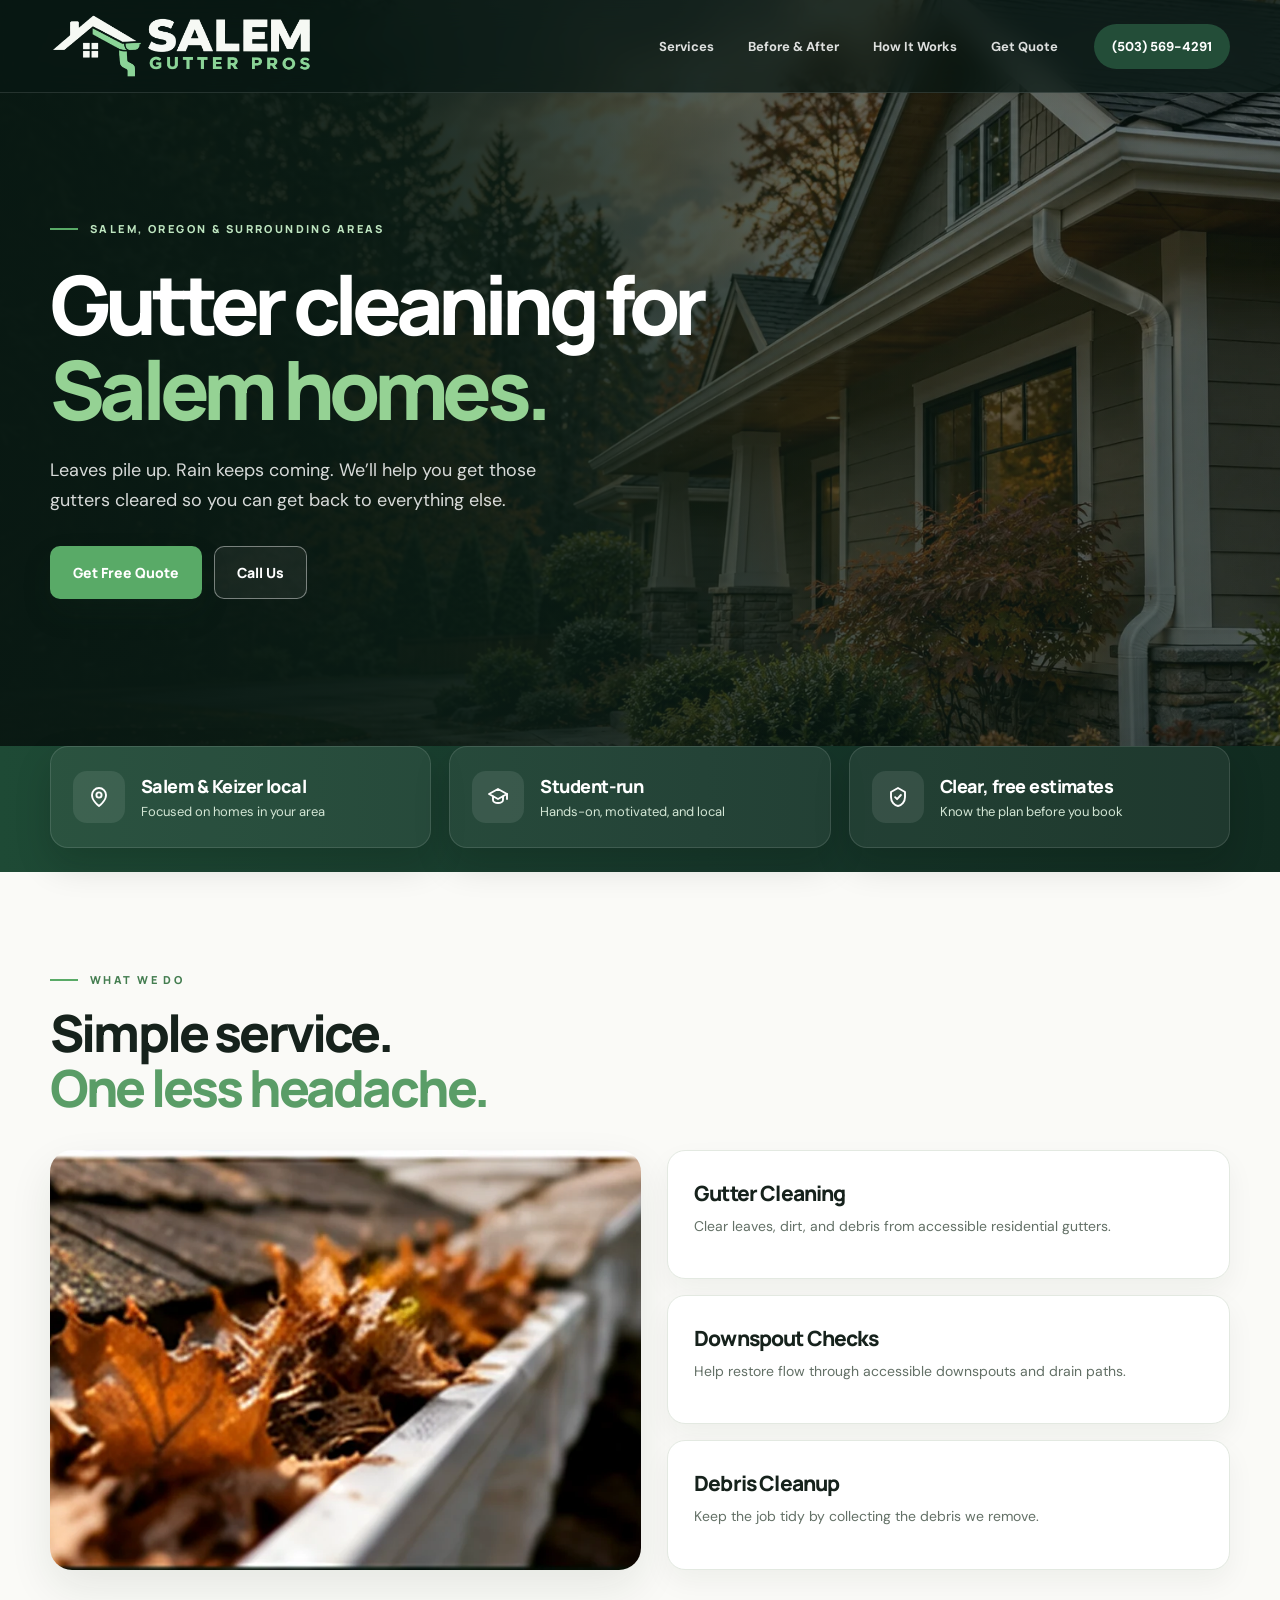
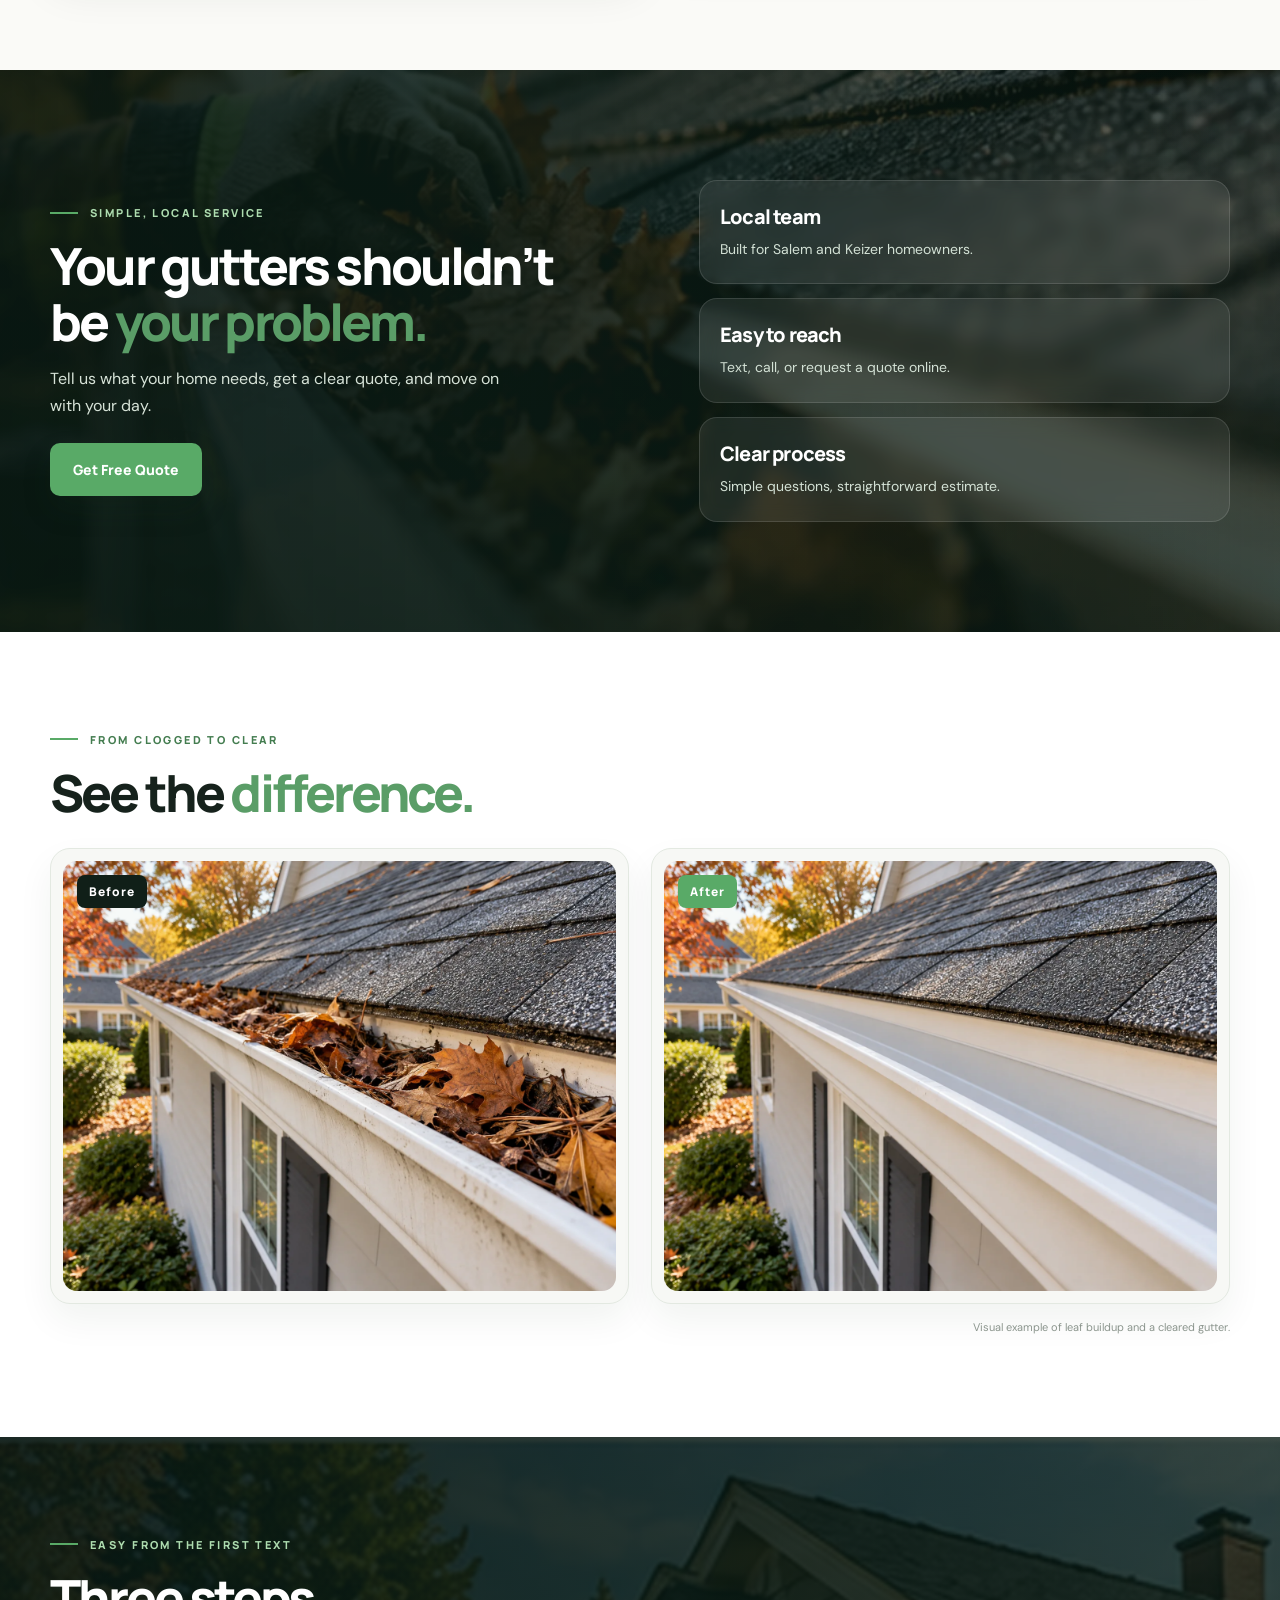
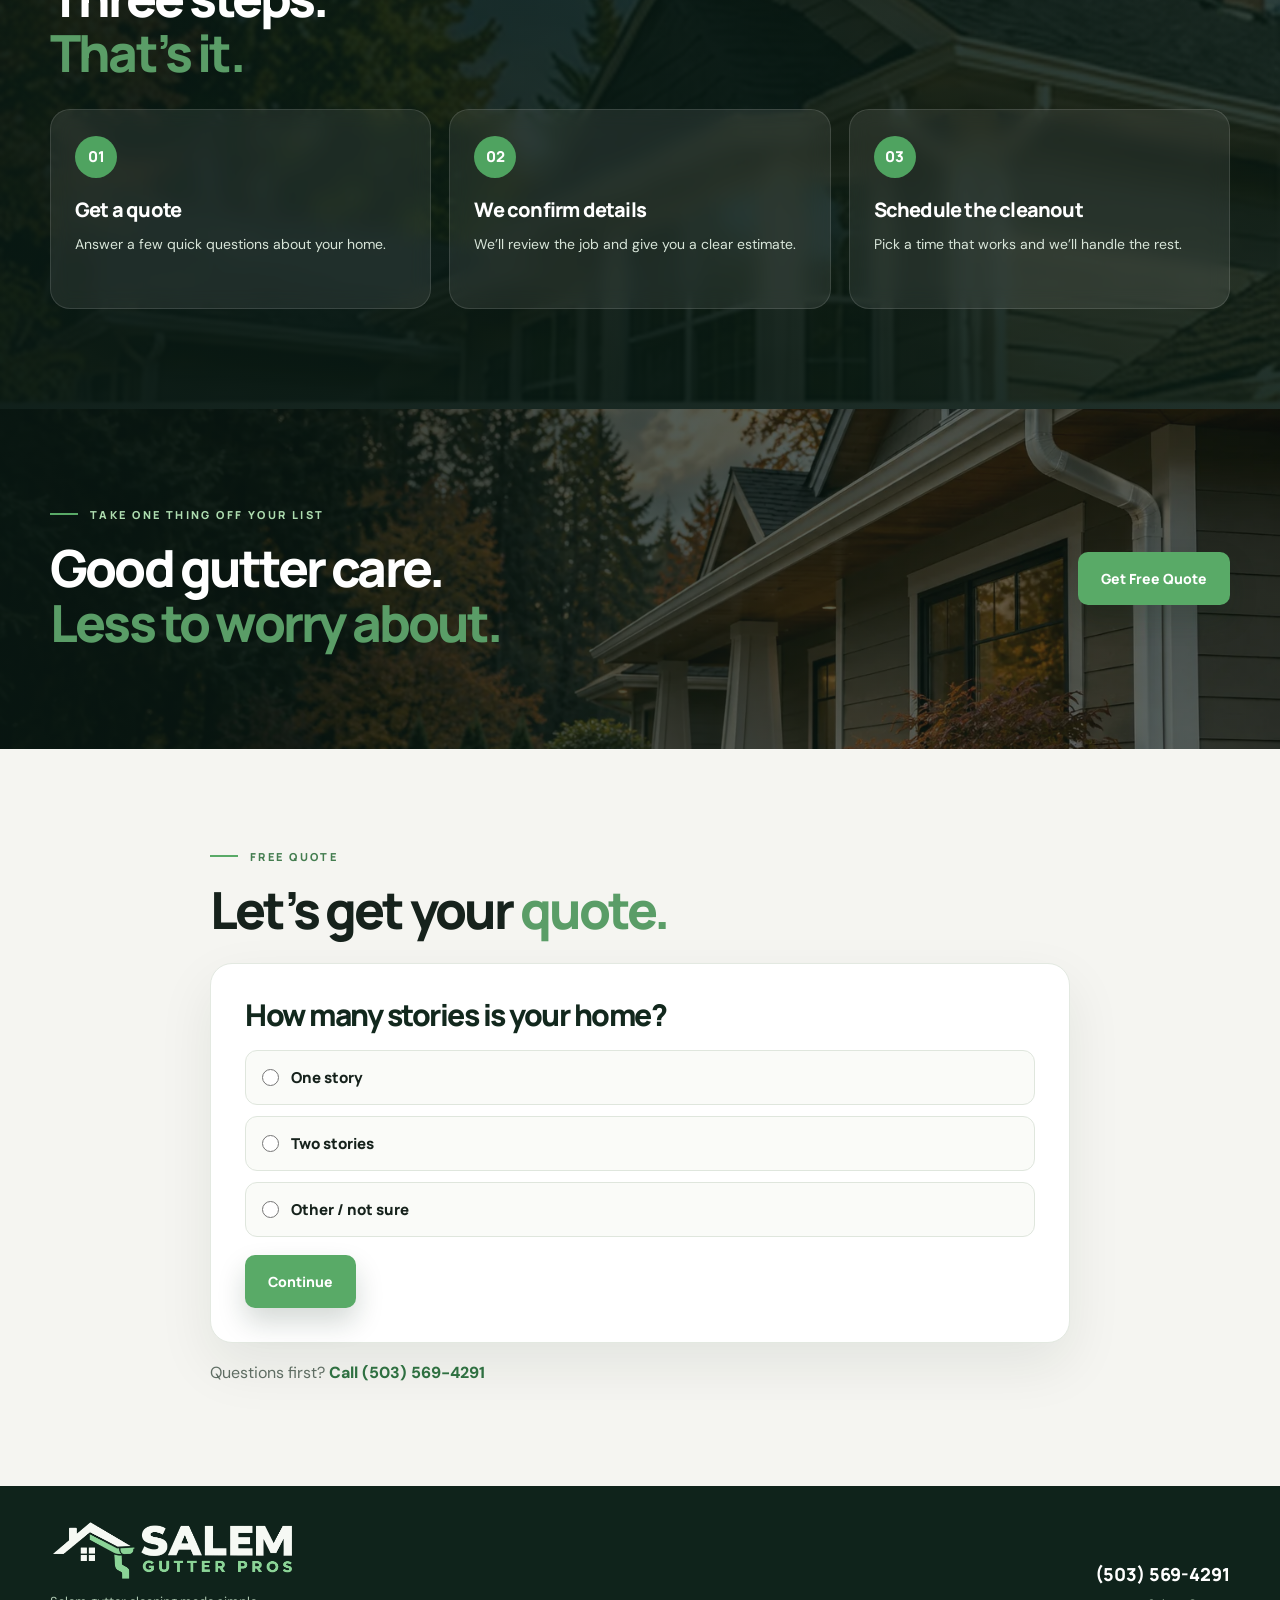
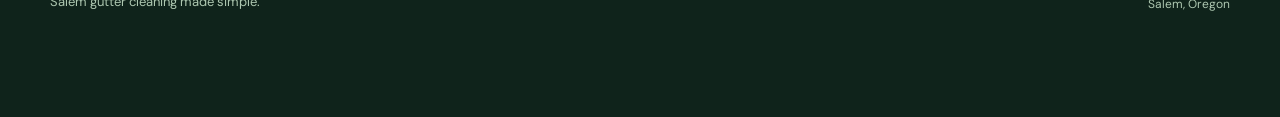
==== commit a939ffd8: "Add files via upload" ====
--- a/index.html
+++ b/index.html
@@ -1,177 +1,316 @@
 <!DOCTYPE html>
-
 <html lang="en">
 <head>
-<meta charset="utf-8"/>
-<meta content="width=device-width, initial-scale=1" name="viewport"/>
-<meta content="#10281e" name="theme-color"/>
-<meta content="Need gutter cleaning in Salem, Oregon? Salem Gutter Pros helps local homeowners clear leaves and debris. Call or text (503) 569-4291 for a free quote." name="description"/>
-<meta content="website" property="og:type"/>
-<meta content="Salem Gutter Pros | Gutter Cleaning in Salem, OR" property="og:title"/>
-<meta content="Clean gutters. One less thing to worry about. Local gutter cleaning in Salem and nearby communities. Call or text (503) 569-4291." property="og:description"/>
-<meta content="salem-home-autumn.webp" property="og:image"/>
-<meta content="telephone=yes" name="format-detection"/>
-<meta content="Autumn home exterior with gutters" property="og:image:alt"/>
-<title>Salem Gutter Pros | Gutter Cleaning in Salem, Oregon</title>
-<link href="favicon.png" rel="icon" type="image/png"/>
-<link href="https://fonts.googleapis.com" rel="preconnect"/>
-<link crossorigin="" href="https://fonts.gstatic.com" rel="preconnect"/>
-<link href="https://fonts.googleapis.com/css2?family=DM+Sans:wght@400;500;600;700&amp;family=Manrope:wght@400;500;600;700;800&amp;display=swap" rel="stylesheet"/>
-<link as="image" href="salem-home-autumn.webp" rel="preload"/>
-<link href="style.css" rel="stylesheet"/>
-<script type="application/ld+json">
-    {"@context":"https://schema.org","@type":"HomeAndConstructionBusiness","name":"Salem Gutter Pros","telephone":"+1-503-569-4291","description":"Residential gutter cleaning and leaf debris removal in Salem, Oregon.","areaServed":[{"@type":"City","name":"Salem, Oregon"},{"@type":"City","name":"Keizer, Oregon"}],"availableLanguage":"English"}
-  </script>
-<link href="favicon.png" rel="apple-touch-icon"/></head>
+  <meta charset="utf-8">
+  <meta name="viewport" content="width=device-width, initial-scale=1">
+  <meta name="theme-color" content="#10281e">
+  <meta name="description" content="Need gutter cleaning in Salem or Keizer? Salem Gutter Pros clears leaves and debris with simple, student-run local service. Call or text (503) 569-4291 for a free quote.">
+  <meta property="og:type" content="website">
+  <meta property="og:title" content="Salem Gutter Pros | Gutter Cleaning in Salem, OR">
+  <meta property="og:description" content="Simple, local gutter cleaning in Salem and Keizer. Student-run. Clear, free estimates.">
+  <meta property="og:image" content="salem-home-autumn.webp">
+  <meta name="format-detection" content="telephone=yes">
+  <title>Salem Gutter Pros | Gutter Cleaning in Salem, Oregon</title>
+  <link rel="icon" type="image/png" href="favicon.png">
+  <link rel="apple-touch-icon" href="apple-touch-icon.png">
+  <link rel="preconnect" href="https://fonts.googleapis.com">
+  <link rel="preconnect" href="https://fonts.gstatic.com" crossorigin>
+  <link href="https://fonts.googleapis.com/css2?family=DM+Sans:wght@400;500;600;700&family=Manrope:wght@400;500;600;700;800&display=swap" rel="stylesheet">
+  <link rel="preload" as="image" href="salem-home-autumn.webp">
+  <link rel="stylesheet" href="style.css">
+</head>
 <body>
-<a class="skip-link" href="#main">Skip to content</a>
-<header class="site-header" id="top">
-<div class="container nav-shell">
-<a aria-label="Salem Gutter Pros home" class="brand" href="#top">
-<img alt="Salem Gutter Pros" class="brand-logo" height="63" src="logo-header.png" width="280"/>
-</a>
-<nav aria-label="Main navigation" class="desktop-nav">
-<a href="#services">Services</a>
-<a href="#why-us">Why Us</a>
-<a href="#transformations">Before &amp; After</a>
-<a href="#how-it-works">How It Works</a>
-</nav>
-<a aria-label="Call Salem Gutter Pros at 503-569-4291" class="nav-phone" href="tel:+15035694291">
-<svg aria-hidden="true" viewbox="0 0 24 24"><path d="M20 16.9v2.8a2 2 0 0 1-2.2 2C9.2 20.7 3.3 14.8 2.3 6.2A2 2 0 0 1 4.3 4h2.8a2 2 0 0 1 2 1.7l.5 3.1a2 2 0 0 1-.6 1.7l-1.4 1.4a15 15 0 0 0 4.5 4.5l1.4-1.4a2 2 0 0 1 1.7-.6l3.1.5a2 2 0 0 1 1.7 2Z" fill="none" stroke="currentColor" stroke-linejoin="round" stroke-width="1.8"></path></svg>
-<span>(503) 569-4291</span>
-</a>
-<button aria-controls="mobile-menu" aria-expanded="false" aria-label="Open menu" class="menu-toggle" id="menu-toggle" type="button"><span></span><span></span><span></span></button>
-</div>
-<nav aria-label="Mobile navigation" class="mobile-menu" hidden="" id="mobile-menu">
-<a href="#services">Our Services</a>
-<a href="#why-us">Why Choose Us</a>
-<a href="#transformations">Before &amp; After</a>
-<a href="#how-it-works">How It Works</a>
-<a href="#quote">Get Free Quote</a>
-<a href="tel:+15035694291">Call (503) 569-4291</a>
-</nav>
-</header>
-<main id="main">
-<section aria-labelledby="hero-title" class="hero">
-<div aria-hidden="true" class="hero-photo"></div>
-<div aria-hidden="true" class="hero-shade"></div>
-<div class="container hero-content">
-<div class="hero-copy">
-<div class="eyebrow hero-eyebrow"><span class="eyebrow-line"></span> SALEM, OREGON &amp; SURROUNDING AREAS</div>
-<h1 id="hero-title">Gutter cleaning<br/>for <span>Salem homes.</span></h1>
-<p class="hero-description">Leaves pile up. Rain keeps coming. We'll help you get those gutters cleared so you can get back to everything else.</p>
-<div class="hero-actions">
-<a class="button button-primary" href="#quote">Get Free Quote <svg aria-hidden="true" viewbox="0 0 24 24"><path d="M4 12h16m-7-7 7 7-7 7"></path></svg></a>
-<a class="button button-outline" href="tel:+15035694291"><svg aria-hidden="true" viewbox="0 0 24 24"><path d="M20 16.9v2.8a2 2 0 0 1-2.2 2C9.2 20.7 3.3 14.8 2.3 6.2A2 2 0 0 1 4.3 4h2.8a2 2 0 0 1 2 1.7l.5 3.1a2 2 0 0 1-.6 1.7l-1.4 1.4a15 15 0 0 0 4.5 4.5l1.4-1.4a2 2 0 0 1 1.7-.6l3.1.5a2 2 0 0 1 1.7 2Z"></path></svg> Call Us</a>
-</div>
-<div class="hero-details"><span><svg aria-hidden="true" viewbox="0 0 24 24"><path d="m5 12 5 5L20 7"></path></svg> Local service</span><span><svg aria-hidden="true" viewbox="0 0 24 24"><path d="m5 12 5 5L20 7"></path></svg> Clear estimates</span><span><svg aria-hidden="true" viewbox="0 0 24 24"><path d="m5 12 5 5L20 7"></path></svg> No-pressure quotes</span></div>
-</div>
-</div>
-</section>
-<div aria-label="Service highlights" class="hero-value-bar"><div class="container value-inner">
-<div class="value-item"><span aria-hidden="true" class="value-symbol">◎</span><span><strong>Salem &amp; Keizer locals</strong><small>Focused on your neighborhood</small></span></div>
-<div class="value-item"><span aria-hidden="true" class="value-symbol">✦</span><span><strong>Student-run, hands-on</strong><small>A motivated local team</small></span></div>
-<div class="value-item"><span aria-hidden="true" class="value-symbol">✓</span><span><strong>Clear, free estimates</strong><small>Know the plan before you book</small></span></div>
-</div></div>
-<section aria-labelledby="services-title" class="services section-light section-pad" id="services">
-<div class="container">
-<div class="section-heading services-heading">
-<div><span class="kicker"><span class="kicker-dash"></span> WHAT WE DO</span><h2 id="services-title">Simple service.<br/><em>One less headache.</em></h2></div>
-</div>
-<div class="service-grid">
-<article class="service-card">
-<div class="service-image"><img alt="Autumn leaves collected along a roof gutter" height="580" loading="lazy" src="gutter-leaves.webp" width="1070"/><div class="image-index">01 / GUTTERS</div></div>
-<div class="service-card-body"><div class="service-title-row"><h3>Gutter Cleaning</h3></div><p>Clear leaves, dirt, and debris from accessible residential gutters.</p></div>
-</article>
-<article class="service-card">
-<div class="service-image"><img alt="Water running freely from a residential downspout" height="580" loading="lazy" src="downspout-water.webp" width="1070"/><div class="image-index">02 / DOWNSPOUTS</div></div>
-<div class="service-card-body"><div class="service-title-row"><h3>Downspout Checks</h3></div><p>Check for signs of blocked downspouts and address accessible debris.</p></div>
-</article>
-<article class="service-card">
-<div class="service-image"><img alt="A bin filled with fallen leaves and yard debris" height="580" loading="lazy" src="leaf-debris.webp" width="1070"/><div class="image-index">03 / CLEANUP</div></div>
-<div class="service-card-body"><div class="service-title-row"><h3>Debris Cleanup</h3></div><p>Keep the job tidy by collecting the leaves and debris we remove.</p></div>
-</article>
-</div>
-<div class="services-bottom"><span>Have a home with lots of trees? Fall is a great time to check your gutters.</span><a class="text-link" href="#quote">Ask for a quote <span aria-hidden="true">↗</span></a></div>
-</div>
-</section>
-<section aria-labelledby="why-title" class="why-section section-pad" id="why-us">
-<div aria-hidden="true" class="why-backdrop"></div>
-<div class="container why-full-layout">
-<div class="why-story">
-<h2 id="why-title">Your gutters<br/>shouldn't be <em>your problem.</em></h2>
-<p>When the leaves pile up, getting them cleared should be simple. Tell us what your home needs, get a clear estimate, and get back to your day.</p>
-<a class="button button-on-dark" href="#quote">Get Free Quote <svg aria-hidden="true" viewbox="0 0 24 24"><path d="M4 12h16m-7-7 7 7-7 7"></path></svg></a>
-</div>
-<div aria-label="What to expect" class="why-feature-row">
-<article class="why-feature"><span class="feature-small-no">01 / LOCAL</span><h3>Salem area focused</h3><p>Gutter care for the place we call home.</p></article>
-<article class="why-feature"><span class="feature-small-no">02 / SIMPLE</span><h3>Easy to reach</h3><p>Request a quote online or give us a call.</p></article>
-<article class="why-feature"><span class="feature-small-no">03 / CLEAR</span><h3>Know the plan</h3><p>Talk through the job before scheduling.</p></article>
-</div>
-</div>
-</section>
-<section aria-labelledby="steps-title" class="steps-section section-pad" id="how-it-works">
-<div class="container steps-layout"><div class="steps-lead"><span class="kicker"><span class="kicker-dash"></span> EASY FROM THE FIRST TEXT</span><h2 id="steps-title">Three steps.<br/><em>That's it.</em></h2><p>You shouldn't have to jump through hoops to get a simple home-maintenance job done.</p><a class="text-link" href="#quote">Let's get started <span aria-hidden="true">↗</span></a></div>
-<div class="steps-list"><article class="step"><span class="step-number">01</span><div><h3>Tell us about your home</h3><p>Send your name, area, and a quick description of the gutters you need cleaned.</p></div></article><article class="step"><span class="step-number">02</span><div><h3>Get a straightforward estimate</h3><p>We'll discuss the job and what it will take before you decide.</p></div></article><article class="step"><span class="step-number">03</span><div><h3>Schedule the cleaning</h3><p>Choose an available time that works for you, then leave the leaves to us.</p></div></article></div>
-</div>
-</section>
-<section aria-labelledby="compare-title" class="compare-section section-pad" id="transformations">
-<div class="container">
-<div class="compare-heading"><div><span class="kicker"><span class="kicker-dash"></span> THE DIFFERENCE IS IN THE DETAILS</span><h2 id="compare-title">From clogged<br/>to <em>clear.</em></h2></div><p>Leaves and debris shouldn't get in the way of a working drainage system. See the difference between buildup and clear gutters.</p></div>
-<div class="comparison-grid">
-<article class="comparison-card"><div class="comparison-images">
-<figure><img alt="Close-up of rain gutter packed with orange leaves" decoding="sync" height="760" loading="eager" src="before-gutters.webp" width="1200"/><figcaption class="comparison-tag before-tag">BEFORE</figcaption></figure>
-<figure><img alt="Clear, empty residential gutter with unobstructed downspout" decoding="sync" height="760" loading="eager" src="clean-downspout.webp" width="1200"/><figcaption class="comparison-tag after-tag">AFTER</figcaption></figure>
-</div></article>
-<article class="comparison-card"><div class="comparison-images">
-<figure><img alt="Close-up of leaf-blocked autumn gutter" decoding="sync" height="760" loading="eager" src="before-autumn.webp" width="1200"/><figcaption class="comparison-tag before-tag">BEFORE</figcaption></figure>
-<figure><img alt="Clean residential roof edge and downspout with no visible leaves" decoding="sync" height="760" loading="eager" src="after-eaves.webp" width="1200"/><figcaption class="comparison-tag after-tag">AFTER</figcaption></figure>
-</div></article>
-</div>
-<p class="visual-note">Illustrative examples of clogged and clear gutters. Not photos of completed customer jobs.</p>
-</div>
-</section>
-<section aria-labelledby="premium-title" class="premium-section">
-<div aria-label="Warm residential autumn home with clean gutters" class="premium-photo" role="img"></div>
-<div class="premium-content"><div class="premium-inner"><span class="kicker kicker-light"><span class="kicker-dash"></span> TAKE ONE THING OFF YOUR LIST</span><h2 id="premium-title">Good gutter care.<br/><em>Less to worry about.</em></h2><p>Get a clear estimate without the back-and-forth. Tell us a little about your home and we’ll take it from there.</p><a class="button button-primary" href="#quote">Get Free Quote <svg aria-hidden="true" viewbox="0 0 24 24"><path d="M4 12h16m-7-7 7 7-7 7"></path></svg></a></div></div>
-</section>
-<section aria-labelledby="quote-title" class="quote-section section-pad" id="quote"><div class="container quote-minimal">
-<h2 id="quote-title">Let’s get your <em>quote.</em></h2>
-<div class="quote-card"><form id="quote-form" novalidate="">
-<div class="quote-step" data-step="0">
-<h4>How many stories is your home?</h4>
-<div aria-label="Home height" class="choice-list" role="radiogroup">
-<label class="choice-tile"><input name="home" required="" type="radio" value="One-story home"/><span>One story</span></label>
-<label class="choice-tile"><input name="home" type="radio" value="Two-story home"/><span>Two stories</span></label>
-<label class="choice-tile"><input name="home" type="radio" value="Other / not sure"/><span>Other / not sure</span></label>
-</div>
-<button class="button button-primary quote-next" data-next="" type="button">Continue <span aria-hidden="true">→</span></button>
-</div>
-<div class="quote-step" data-step="1" hidden="">
-<h4>Where are we cleaning?</h4>
-<div class="form-row"><label for="customer-address">Street address <span aria-hidden="true">*</span></label><input autocomplete="street-address" id="customer-address" maxlength="140" name="address" placeholder="123 Main Street" required="" type="text"/></div>
-<div class="form-row"><label for="customer-area">City or ZIP code <span aria-hidden="true">*</span></label><input autocomplete="address-level2" id="customer-area" maxlength="100" name="area" placeholder="Salem, OR 97301" required="" type="text"/></div>
-<div class="step-controls"><button class="quote-back" data-back="" type="button">← Back</button><button class="button button-primary quote-next" data-next="" type="button">Continue <span aria-hidden="true">→</span></button></div>
-</div>
-<div class="quote-step" data-step="2" hidden="">
-<h4>What's your name?</h4>
-<div class="form-row"><label for="customer-name">Full name <span aria-hidden="true">*</span></label><input autocomplete="name" id="customer-name" maxlength="80" name="name" placeholder="Your full name" required="" type="text"/></div>
-<div class="step-controls"><button class="quote-back" data-back="" type="button">← Back</button><button class="button button-primary quote-next" data-next="" type="button">Continue <span aria-hidden="true">→</span></button></div>
-</div>
-<div class="quote-step" data-step="3" hidden="">
-<h4>Where should we reach you?</h4>
-<div class="form-row"><label for="customer-phone">Phone number <span aria-hidden="true">*</span></label><input autocomplete="tel" id="customer-phone" inputmode="tel" maxlength="24" name="phone" placeholder="(503) 555-0123" required="" type="tel"/></div>
-<div class="form-row"><label for="customer-notes">Anything we should know? <small>(optional)</small></label><textarea id="customer-notes" maxlength="350" name="notes" placeholder="Overflowing gutters, lots of leaves..." rows="2"></textarea></div>
-<div class="step-controls"><button class="quote-back" data-back="" type="button">← Back</button><button class="button button-primary quote-next" type="submit">Get My Free Quote <span aria-hidden="true">→</span></button></div>
-<p class="form-fine-print">Opens a text message with your details. Tap Send to request your quote.</p>
-</div>
-<div aria-live="polite" class="form-result" hidden="" id="form-result"><strong>Your quote request is ready.</strong><p id="form-status">Text these details to (503) 569-4291.</p><div class="request-summary" id="request-summary"></div><div class="result-actions"><a class="result-link" href="#" id="open-sms">Open Messages ↗</a><button class="copy-button" id="copy-request" type="button">Copy Request</button><button class="copy-button" id="edit-request" type="button">Edit Details</button></div></div>
-</form></div>
-<p class="quote-call">Have a question instead? <a href="tel:+15035694291">Call (503) 569-4291</a></p>
-</div></section>
-</main>
-<footer class="footer"><div class="container footer-inner"><div><a class="footer-brand footer-logo-link" href="#top"><img alt="Salem Gutter Pros" height="63" src="logo-header.png" width="280"/></a><p>Clean gutters. One less thing to worry about.</p></div><div class="footer-meta"><div><a href="tel:+15035694291">(503) 569-4291</a><span>Salem, Oregon</span></div><small>© <span id="year">2026</span> Salem Gutter Pros. All rights reserved.</small></div></div></footer>
-<div aria-label="Contact options" class="mobile-sticky"><a class="mobile-sticky-call" href="tel:+15035694291"><svg aria-hidden="true" viewbox="0 0 24 24"><path d="M20 16.9v2.8a2 2 0 0 1-2.2 2C9.2 20.7 3.3 14.8 2.3 6.2A2 2 0 0 1 4.3 4h2.8a2 2 0 0 1 2 1.7l.5 3.1a2 2 0 0 1-.6 1.7l-1.4 1.4a15 15 0 0 0 4.5 4.5l1.4-1.4a2 2 0 0 1 1.7-.6l3.1.5a2 2 0 0 1 1.7 2Z"></path></svg> Call Now</a><a class="mobile-sticky-quote" href="#quote">Get Free Quote <span aria-hidden="true">→</span></a></div>
-<script defer="" src="script.js"></script>
+  <a class="skip-link" href="#main">Skip to content</a>
+
+  <header class="site-header" id="top">
+    <div class="container nav-shell">
+      <a href="#top" class="brand" aria-label="Salem Gutter Pros home">
+        <img src="logo-header.png" alt="Salem Gutter Pros" class="brand-logo" width="260" height="63">
+      </a>
+      <nav class="desktop-nav" aria-label="Main navigation">
+        <a href="#services">Services</a>
+        <a href="#results">Before &amp; After</a>
+        <a href="#how-it-works">How It Works</a>
+        <a href="#quote">Get Quote</a>
+      </nav>
+      <a class="nav-phone" href="tel:+15035694291" aria-label="Call Salem Gutter Pros at 503-569-4291">(503) 569-4291</a>
+      <button class="menu-toggle" id="menu-toggle" aria-expanded="false" aria-controls="mobile-menu" aria-label="Open menu" type="button">
+        <span></span><span></span><span></span>
+      </button>
+    </div>
+    <nav id="mobile-menu" class="mobile-menu" aria-label="Mobile navigation" hidden>
+      <a href="#services">Services</a>
+      <a href="#results">Before &amp; After</a>
+      <a href="#how-it-works">How It Works</a>
+      <a href="#quote">Get Free Quote</a>
+      <a href="tel:+15035694291">Call (503) 569-4291</a>
+    </nav>
+  </header>
+
+  <main id="main">
+    <section class="hero" aria-labelledby="hero-title">
+      <div class="hero-photo" aria-hidden="true"></div>
+      <div class="hero-overlay" aria-hidden="true"></div>
+      <div class="container hero-content">
+        <div class="hero-copy">
+          <div class="eyebrow"><span></span> SALEM, OREGON &amp; SURROUNDING AREAS</div>
+          <h1 id="hero-title">Gutter cleaning for <span>Salem homes.</span></h1>
+          <p>Leaves pile up. Rain keeps coming. We’ll help you get those gutters cleared so you can get back to everything else.</p>
+          <div class="hero-actions">
+            <a class="button button-primary" href="#quote">Get Free Quote</a>
+            <a class="button button-secondary" href="tel:+15035694291">Call Us</a>
+          </div>
+        </div>
+      </div>
+    </section>
+
+    <section class="value-bar" aria-label="Why homeowners choose us">
+      <div class="container value-grid">
+        <article class="value-card">
+          <div class="value-icon" aria-hidden="true">
+            <svg viewBox="0 0 24 24"><path d="M12 21s7-5.2 7-11a7 7 0 1 0-14 0c0 5.8 7 11 7 11Z"/><circle cx="12" cy="10" r="2.6"/></svg>
+          </div>
+          <div>
+            <strong>Salem &amp; Keizer local</strong>
+            <small>Focused on homes in your area</small>
+          </div>
+        </article>
+        <article class="value-card">
+          <div class="value-icon" aria-hidden="true">
+            <svg viewBox="0 0 24 24"><path d="m3 9 9-5 9 5-9 5-9-5Z"/><path d="M7 11.5V15c0 1.7 2.4 3 5 3s5-1.3 5-3v-3.5"/><path d="M21 9v5"/></svg>
+          </div>
+          <div>
+            <strong>Student-run</strong>
+            <small>Hands-on, motivated, and local</small>
+          </div>
+        </article>
+        <article class="value-card">
+          <div class="value-icon" aria-hidden="true">
+            <svg viewBox="0 0 24 24"><path d="M12 3 5 7v5c0 5 3.4 8.4 7 9 3.6-.6 7-4 7-9V7l-7-4Z"/><path d="m9.1 12.2 2 2 3.8-4.2"/></svg>
+          </div>
+          <div>
+            <strong>Clear, free estimates</strong>
+            <small>Know the plan before you book</small>
+          </div>
+        </article>
+      </div>
+    </section>
+
+    <section class="services section-pad" id="services" aria-labelledby="services-title">
+      <div class="container">
+        <div class="section-heading short-heading">
+          <div>
+            <div class="kicker"><span></span> WHAT WE DO</div>
+            <h2 id="services-title">Simple service.<br><em>One less headache.</em></h2>
+          </div>
+        </div>
+
+        <div class="service-layout">
+          <div class="service-lead-photo">
+            <img src="gutter-leaves.webp" alt="Leaves sitting in a gutter">
+          </div>
+          <div class="service-grid">
+            <article class="service-card">
+              <h3>Gutter Cleaning</h3>
+              <p>Clear leaves, dirt, and debris from accessible residential gutters.</p>
+            </article>
+            <article class="service-card">
+              <h3>Downspout Checks</h3>
+              <p>Help restore flow through accessible downspouts and drain paths.</p>
+            </article>
+            <article class="service-card">
+              <h3>Debris Cleanup</h3>
+              <p>Keep the job tidy by collecting the debris we remove.</p>
+            </article>
+          </div>
+        </div>
+      </div>
+    </section>
+
+    <section class="why-section" id="why-us" aria-labelledby="why-title">
+      <div class="why-bg" aria-hidden="true"></div>
+      <div class="container why-wrap">
+        <div class="why-copy">
+          <div class="kicker kicker-light"><span></span> SIMPLE, LOCAL SERVICE</div>
+          <h2 id="why-title">Your gutters shouldn’t be <em>your problem.</em></h2>
+          <p>Tell us what your home needs, get a clear quote, and move on with your day.</p>
+          <a class="button button-primary" href="#quote">Get Free Quote</a>
+        </div>
+        <div class="why-cards">
+          <article class="why-card">
+            <h3>Local team</h3>
+            <p>Built for Salem and Keizer homeowners.</p>
+          </article>
+          <article class="why-card">
+            <h3>Easy to reach</h3>
+            <p>Text, call, or request a quote online.</p>
+          </article>
+          <article class="why-card">
+            <h3>Clear process</h3>
+            <p>Simple questions, straightforward estimate.</p>
+          </article>
+        </div>
+      </div>
+    </section>
+
+    <section class="results section-pad" id="results" aria-labelledby="results-title">
+      <div class="container">
+        <div class="section-heading compare-heading">
+          <div>
+            <div class="kicker"><span></span> FROM CLOGGED TO CLEAR</div>
+            <h2 id="results-title">See the <em>difference.</em></h2>
+          </div>
+        </div>
+        <div class="result-pair">
+          <article class="result-panel">
+            <div class="result-image-wrap"><img src="before-gutter.webp" alt="Gutter clogged with leaves"><span class="result-tag before">Before</span></div>
+          </article>
+          <article class="result-panel">
+            <div class="result-image-wrap"><img src="after-gutter.webp" alt="Clean gutter from the same angle"><span class="result-tag after">After</span></div>
+          </article>
+        </div>
+        <p class="visual-note">Visual example of leaf buildup and a cleared gutter.</p>
+      </div>
+    </section>
+
+    <section class="steps-section" id="how-it-works" aria-labelledby="steps-title">
+      <div class="steps-bg" aria-hidden="true"></div>
+      <div class="steps-overlay" aria-hidden="true"></div>
+      <div class="container steps-wrap">
+        <div class="steps-heading">
+          <div class="kicker kicker-light"><span></span> EASY FROM THE FIRST TEXT</div>
+          <h2 id="steps-title">Three steps.<br><em>That’s it.</em></h2>
+        </div>
+        <div class="steps-grid">
+          <article class="step-card">
+            <span class="step-num">01</span>
+            <h3>Get a quote</h3>
+            <p>Answer a few quick questions about your home.</p>
+          </article>
+          <article class="step-card">
+            <span class="step-num">02</span>
+            <h3>We confirm details</h3>
+            <p>We’ll review the job and give you a clear estimate.</p>
+          </article>
+          <article class="step-card">
+            <span class="step-num">03</span>
+            <h3>Schedule the cleanout</h3>
+            <p>Pick a time that works and we’ll handle the rest.</p>
+          </article>
+        </div>
+      </div>
+    </section>
+
+    <section class="cta-band">
+      <div class="cta-photo" aria-hidden="true"></div>
+      <div class="cta-overlay" aria-hidden="true"></div>
+      <div class="container cta-content">
+        <div>
+          <div class="kicker kicker-light"><span></span> TAKE ONE THING OFF YOUR LIST</div>
+          <h2>Good gutter care.<br><em>Less to worry about.</em></h2>
+        </div>
+        <a class="button button-primary" href="#quote">Get Free Quote</a>
+      </div>
+    </section>
+
+    <section class="quote-section section-pad" id="quote" aria-labelledby="quote-title">
+      <div class="container quote-shell">
+        <div class="quote-heading">
+          <div class="kicker"><span></span> FREE QUOTE</div>
+          <h2 id="quote-title">Let’s get your <em>quote.</em></h2>
+        </div>
+        <div class="quote-card">
+          <form id="quote-form" novalidate>
+            <div class="quote-step" data-step="0">
+              <h4>How many stories is your home?</h4>
+              <div class="choice-list" role="radiogroup" aria-label="Home height">
+                <label class="choice-tile"><input type="radio" name="home" value="One-story home" required><span>One story</span></label>
+                <label class="choice-tile"><input type="radio" name="home" value="Two-story home"><span>Two stories</span></label>
+                <label class="choice-tile"><input type="radio" name="home" value="Other / not sure"><span>Other / not sure</span></label>
+              </div>
+              <button class="button button-primary quote-next" data-next type="button">Continue</button>
+            </div>
+
+            <div class="quote-step" data-step="1" hidden>
+              <h4>Where are we cleaning?</h4>
+              <div class="form-row">
+                <label for="customer-address">Street address</label>
+                <input id="customer-address" name="address" type="text" placeholder="123 Main Street" autocomplete="street-address" required>
+              </div>
+              <div class="form-row">
+                <label for="customer-area">City or ZIP code</label>
+                <input id="customer-area" name="area" type="text" placeholder="Salem, OR 97301" autocomplete="address-level2" required>
+              </div>
+              <div class="step-controls">
+                <button class="quote-back" data-back type="button">← Back</button>
+                <button class="button button-primary quote-next" data-next type="button">Continue</button>
+              </div>
+            </div>
+
+            <div class="quote-step" data-step="2" hidden>
+              <h4>What’s your name?</h4>
+              <div class="form-row">
+                <label for="customer-name">Full name</label>
+                <input id="customer-name" name="name" type="text" placeholder="Your full name" autocomplete="name" required>
+              </div>
+              <div class="step-controls">
+                <button class="quote-back" data-back type="button">← Back</button>
+                <button class="button button-primary quote-next" data-next type="button">Continue</button>
+              </div>
+            </div>
+
+            <div class="quote-step" data-step="3" hidden>
+              <h4>Where should we reach you?</h4>
+              <div class="form-row">
+                <label for="customer-phone">Phone number</label>
+                <input id="customer-phone" name="phone" type="tel" placeholder="(503) 555-0123" autocomplete="tel" inputmode="tel" required>
+              </div>
+              <div class="form-row">
+                <label for="customer-notes">Anything we should know? <small>(optional)</small></label>
+                <textarea id="customer-notes" name="notes" rows="2" maxlength="350" placeholder="Overflowing gutters, lots of leaves..."></textarea>
+              </div>
+              <div class="step-controls">
+                <button class="quote-back" data-back type="button">← Back</button>
+                <button class="button button-primary quote-next" type="submit">Get My Free Quote</button>
+              </div>
+              <p class="form-fine-print">Opens a text message with your details.</p>
+            </div>
+
+            <div class="form-result" id="form-result" hidden aria-live="polite">
+              <strong>Your quote request is ready.</strong>
+              <p id="form-status">Text these details to (503) 569-4291.</p>
+              <div class="request-summary" id="request-summary"></div>
+              <div class="result-actions">
+                <a class="result-link" href="#" id="open-sms">Open Messages ↗</a>
+                <button class="copy-button" id="copy-request" type="button">Copy Request</button>
+                <button class="copy-button" id="edit-request" type="button">Edit Details</button>
+              </div>
+            </div>
+          </form>
+        </div>
+        <p class="quote-call">Questions first? <a href="tel:+15035694291">Call (503) 569-4291</a></p>
+      </div>
+    </section>
+  </main>
+
+  <footer class="footer">
+    <div class="container footer-inner">
+      <div>
+        <a class="footer-brand" href="#top"><img src="logo-header.png" alt="Salem Gutter Pros" width="245" height="59"></a>
+        <p>Salem gutter cleaning made simple.</p>
+      </div>
+      <div class="footer-meta">
+        <a href="tel:+15035694291">(503) 569-4291</a>
+        <small>Salem, Oregon</small>
+      </div>
+    </div>
+  </footer>
+
+  <div class="mobile-sticky" aria-label="Mobile contact options">
+    <a class="mobile-call" href="tel:+15035694291">Call</a>
+    <a class="mobile-quote" href="#quote">Get Quote</a>
+  </div>
+
+  <script src="script.js" defer></script>
 </body>
 </html>
--- a/style.css
+++ b/style.css
@@ -1,427 +1,180 @@
-/* SALEM GUTTER PROS - warm, conversion-first responsive landing page */
-:root{--forest:#123125;--forest-2:#193e2e;--forest-deep:#0b2119;--leaf:#6eb775;--leaf-dark:#438956;--leaf-pale:#dfeee1;--paper:#f7f6f1;--white:#fff;--ink:#17231c;--muted:#69746d;--line:#e5e9e2;--sans:'DM Sans',Arial,sans-serif;--heading:'Manrope',Arial,sans-serif;--radius:15px}
-*,*::before,*::after{box-sizing:border-box}
-html{scroll-behavior:smooth;scroll-padding-top:88px}
-body{margin:0;background:var(--paper);font-family:var(--sans);color:var(--ink);-webkit-font-smoothing:antialiased}
+:root{
+  --forest:#10281e;
+  --forest-2:#173629;
+  --forest-3:#1d4332;
+  --green:#59aa67;
+  --green-2:#79c27f;
+  --paper:#f7f6f2;
+  --white:#fff;
+  --ink:#16221c;
+  --muted:#637066;
+  --line:#e3e9e1;
+  --sans:'DM Sans',Arial,sans-serif;
+  --heading:'Manrope',Arial,sans-serif;
+  --radius:18px;
+}
+*,:before,:after{box-sizing:border-box}
+html{scroll-behavior:smooth;scroll-padding-top:92px}
+body{margin:0;background:var(--paper);color:var(--ink);font-family:var(--sans);-webkit-font-smoothing:antialiased}
 body.menu-open{overflow:hidden}
 img,svg{display:block;max-width:100%}
-a{color:inherit;text-decoration:none}
-button,input,select,textarea{font:inherit}
+a{text-decoration:none;color:inherit}
+button,input,textarea{font:inherit}
 button{cursor:pointer}
-button:focus-visible,a:focus-visible,input:focus-visible,select:focus-visible,textarea:focus-visible{outline:3px solid #91da9e;outline-offset:3px}
-::selection{background:#add8b3;color:#10281e}
-.container{width:min(100% - 104px,1200px);margin-inline:auto}
-.skip-link{position:absolute;top:-80px;left:16px;background:white;padding:12px;z-index:10000;border-radius:5px}.skip-link:focus{top:12px}
-/* Header */
-.site-header{position:absolute;z-index:20;top:0;left:0;right:0;background:rgba(8,24,18,.75);border-bottom:1px solid rgba(255,255,255,.13);backdrop-filter:blur(16px);-webkit-backdrop-filter:blur(16px)}
-.nav-shell{min-height:91px;display:flex;align-items:center;justify-content:space-between;gap:26px}
-.brand{display:inline-flex;align-items:center;gap:13px;color:white;flex-shrink:0}
-.brand-icon{width:44px;height:44px;color:white}
-.brand-words{display:grid;font-family:var(--heading);font-weight:800;line-height:1.07;letter-spacing:-.045em;font-size:17px}
-.brand-words strong{font-size:17px;letter-spacing:.06em}
-.brand-words span{white-space:nowrap}
-.brand-words b{color:#83c986}
-.desktop-nav{display:flex;align-items:center;gap:40px;margin-left:auto}
-.desktop-nav a{position:relative;font-size:13px;font-weight:700;color:rgba(255,255,255,.82);transition:color .2s}
-.desktop-nav a::after{content:'';position:absolute;left:0;right:100%;height:2px;bottom:-9px;background:var(--leaf);transition:right .2s}
-.desktop-nav a:hover,.desktop-nav a:focus-visible{color:white}.desktop-nav a:hover::after{right:0}
-.nav-phone{display:flex;align-items:center;gap:11px;background:var(--leaf-dark);color:white;padding:14px 19px;border-radius:50px;font-size:13px;font-weight:800;white-space:nowrap;margin-left:20px;transition:background .2s,transform .2s}
-.nav-phone:hover{background:#53a568;transform:translateY(-2px)}.nav-phone svg{width:16px;height:16px}
-.menu-toggle{display:none;background:none;border:0;color:white;padding:10px}.menu-toggle span{display:block;height:2px;width:25px;background:white;margin:5px 0;border-radius:2px}
+button:focus-visible,a:focus-visible,input:focus-visible,textarea:focus-visible{outline:3px solid #9be0a4;outline-offset:3px}
+.container{width:min(100% - 88px,1180px);margin-inline:auto}
+.skip-link{position:absolute;top:-80px;left:14px;z-index:10000;background:#fff;padding:12px 14px;border-radius:6px}.skip-link:focus{top:12px}
+.eyebrow,.kicker{display:flex;align-items:center;gap:12px;font:800 11px var(--heading);letter-spacing:.22em}.eyebrow span,.kicker span{width:28px;height:2px;background:var(--green);display:inline-block;flex-shrink:0}
+.kicker{color:#447d50;margin-bottom:18px}.kicker-light{color:#addcaf}
+h1,h2,h3,p{margin-top:0}
+h2{font:800 clamp(2.5rem,4vw,4.35rem)/1.08 var(--heading);letter-spacing:-.055em;margin:0} h2 em{font-style:normal;color:#5a9d67}
+p{line-height:1.7}
+.section-pad{padding:100px 0}
+.button{display:inline-flex;align-items:center;justify-content:center;border-radius:10px;padding:16px 22px;font:800 14px var(--heading);transition:transform .2s,background .2s,border-color .2s,box-shadow .2s;border:1px solid transparent;white-space:nowrap}
+.button:hover{transform:translateY(-2px)}
+.button-primary{background:var(--green);color:#fff;box-shadow:0 14px 28px rgba(18,43,28,.18)}
+.button-primary:hover{background:#459556}
+.button-secondary{background:rgba(255,255,255,.06);border-color:rgba(255,255,255,.42);color:#fff}
+.button-secondary:hover{background:rgba(255,255,255,.12);border-color:#fff}
+/* header */
+.site-header{position:absolute;top:0;left:0;right:0;z-index:30;background:rgba(8,24,19,.7);backdrop-filter:blur(14px);border-bottom:1px solid rgba(255,255,255,.12)}
+.nav-shell{min-height:92px;display:flex;align-items:center;gap:24px}
+.brand{display:inline-flex;align-items:center;flex-shrink:0}
+.brand-logo{width:263px;height:auto}
+.desktop-nav{display:flex;align-items:center;gap:34px;margin-left:auto}
+.desktop-nav a{font-size:13px;font-weight:700;color:rgba(255,255,255,.86);position:relative}
+.desktop-nav a:after{content:'';position:absolute;left:0;right:100%;bottom:-10px;height:2px;background:var(--green);transition:right .22s}.desktop-nav a:hover:after{right:0}.desktop-nav a:hover{color:#fff}
+.nav-phone{margin-left:12px;background:#234d38;color:#fff;padding:14px 18px;border-radius:999px;font-size:13px;font-weight:800;transition:transform .2s,background .2s}.nav-phone:hover{transform:translateY(-2px);background:#2a6447}
+.menu-toggle{display:none;background:none;border:0;color:#fff;padding:10px;margin-left:auto}.menu-toggle span{display:block;width:25px;height:2px;background:#fff;margin:5px 0;border-radius:3px}
 .mobile-menu[hidden]{display:none!important}
-/* Hero */
-.hero{position:relative;isolation:isolate;min-height:800px;display:flex;flex-direction:column;color:white;background:var(--forest-deep);overflow:hidden}
-.hero-photo,.hero-shade{position:absolute;inset:0;z-index:-1}
-.hero-photo{background-image:url('salem-home-autumn.webp');background-position:center 53%;background-size:cover;transform:scale(1.02)}
-.hero-shade{background:linear-gradient(90deg,rgba(8,24,19,.96) 0%,rgba(9,28,21,.87) 32%,rgba(9,28,21,.52) 59%,rgba(9,28,21,.10) 100%),linear-gradient(0deg,rgba(8,23,18,.77) 0%,transparent 31%,rgba(8,23,18,.28) 100%)}
-.hero-content{flex:1;display:flex;align-items:center;min-height:800px;padding-top:162px;padding-bottom:128px}
-.hero-copy{max-width:795px}
-.eyebrow,.kicker{font-family:var(--heading);font-size:11px;letter-spacing:.24em;font-weight:800;display:flex;align-items:center;gap:13px}
-.hero-eyebrow{color:#b9e2bb;margin-bottom:31px}.eyebrow-line,.kicker-dash{height:2px;width:30px;display:inline-block;background:var(--leaf);flex-shrink:0}
-.hero h1,h2,h3,p{margin-top:0}
-.hero h1{font-family:var(--heading);font-size:clamp(3.65rem,6.3vw,6.7rem);font-weight:800;line-height:1.075;letter-spacing:-.072em;margin:0 0 24px;max-width:870px}
-.hero h1 span{color:#96cf94}
-.hero-description{font-size:18px;line-height:1.72;color:rgba(255,255,255,.82);max-width:520px;margin-bottom:34px}
-.hero-actions{display:flex;flex-wrap:wrap;align-items:center;gap:12px}
-.button{display:inline-flex;align-items:center;justify-content:center;gap:20px;border:1px solid transparent;border-radius:8px;padding:17px 24px;font-family:var(--heading);font-weight:800;font-size:14px;line-height:1.2;transition:background .2s,transform .2s,border-color .2s,box-shadow .2s;white-space:nowrap}
-.button svg{width:19px;height:19px;fill:none;stroke:currentColor;stroke-width:2;stroke-linecap:round;stroke-linejoin:round}
-.button:hover{transform:translateY(-2px)}
-.button-primary{background:#5aaa68;color:white;box-shadow:0 10px 30px rgba(16,32,19,.12)}
-.button-primary:hover{background:#469657;box-shadow:0 14px 30px rgba(12,35,20,.19)}
-.button-outline{border-color:rgba(255,255,255,.5);color:white;background:rgba(255,255,255,.03)}
-.button-outline:hover{background:rgba(255,255,255,.13);border-color:#fff}
-.hero-details{display:flex;gap:24px;flex-wrap:wrap;margin-top:44px;color:rgba(255,255,255,.88);font-size:12px;font-weight:700}
-.hero-details span{display:flex;align-items:center;gap:7px}.hero-details svg{width:14px;height:14px;fill:none;stroke:#99d39e;stroke-width:2.8;stroke-linecap:round;stroke-linejoin:round}
-.hero-bottom{position:absolute;bottom:0;left:0;right:0;padding:24px max(52px,calc((100vw - 1200px)/2));display:flex;justify-content:space-between;align-items:center;gap:24px;border-top:1px solid rgba(255,255,255,.2);font-size:10px;font-family:var(--heading);font-weight:800;letter-spacing:.17em;color:rgba(255,255,255,.64)}
-.hero-bottom-line{height:1px;background:rgba(255,255,255,.27);flex:1}.scroll-arrow{font-size:15px;margin-left:10px;color:#d0e8d2}
-/* General sections */
-.section-pad{padding:115px 0}.section-light{background:var(--paper)}
-.kicker{color:#437c4b;margin-bottom:22px}.kicker-dash{background:#65a770;width:26px;height:3px}.kicker-light{color:#a8dcaa}
-h2{font-family:var(--heading);font-weight:800;line-height:1.14;letter-spacing:-.055em;font-size:clamp(2.5rem,4.1vw,4.5rem);margin-bottom:0}
-h2 em{font-style:normal;color:#4f915e}
-p{line-height:1.7}
-.section-heading{display:flex;justify-content:space-between;align-items:end;gap:60px}.section-heading>p{max-width:360px;margin:0 8px 9px 0;color:#606b63;font-size:16px}
-/* Services */
-.services{background:#fafaf7}.services-heading{margin-bottom:52px}
-.service-grid{display:grid;grid-template-columns:repeat(3,minmax(0,1fr));gap:21px}
-.service-card{background:white;border:1px solid #e7ece6;border-radius:13px;overflow:hidden;box-shadow:0 8px 28px rgba(23,47,26,.035);transition:transform .25s,box-shadow .25s}
-.service-card:hover{transform:translateY(-5px);box-shadow:0 18px 42px rgba(23,47,26,.1)}
-.service-image{height:225px;position:relative;overflow:hidden;background:#b0bbae}
-.service-image img{width:100%;height:100%;object-fit:cover;transition:transform .5s}
-.service-card:hover .service-image img{transform:scale(1.05)}
-.image-index{position:absolute;left:15px;top:15px;background:rgba(9,35,22,.86);color:white;backdrop-filter:blur(5px);padding:9px 12px;border-radius:4px;font-weight:800;font-family:var(--heading);font-size:10px;letter-spacing:.1em}
-.service-card-body{padding:25px 25px 30px}.service-title-row{display:flex;justify-content:space-between;align-items:center;gap:10px}
-.service-card h3{font-family:var(--heading);font-weight:800;font-size:20px;letter-spacing:-.045em;margin-bottom:11px}
-.service-title-row span{font-size:23px;color:#509660;align-self:flex-start;line-height:1}
-.service-card p{font-size:14px;color:#68736a;line-height:1.75;margin-bottom:0;max-width:330px}
-.services-bottom{display:flex;justify-content:space-between;align-items:center;gap:20px;padding-top:31px;margin-top:34px;border-top:1px solid #dde5dd;font-size:14px;color:#707b72}
-.text-link{color:#2e7441;font-family:var(--heading);font-weight:800;font-size:14px;white-space:nowrap;display:inline-flex;align-items:center;gap:12px}.text-link span{font-size:21px;transition:transform .2s}.text-link:hover span{transform:translate(3px,-3px)}
-/* Why */
-.why-section{background:#153829;color:white;position:relative;overflow:hidden}
-.why-section::before{content:'';position:absolute;inset:0;background:radial-gradient(ellipse at 80% 20%,rgba(107,159,89,.13),transparent 58%),repeating-linear-gradient(120deg,transparent 0 57px,rgba(255,255,255,.012) 58px 59px);pointer-events:none}
-.why-layout{display:grid;grid-template-columns:1.02fr 1fr;align-items:center;gap:95px;position:relative}
-.why-image-wrap{position:relative;min-height:535px;border-radius:13px;overflow:hidden;background:#214032;box-shadow:0 24px 60px rgba(0,0,0,.14)}
-.why-image-wrap::after{content:'';position:absolute;inset:0;background:linear-gradient(0deg,rgba(6,25,16,.86),transparent 55%)}
-.why-image-wrap img{width:100%;height:535px;object-fit:cover;object-position:52% center}
-.why-image-note{position:absolute;z-index:2;left:35px;right:30px;bottom:38px;display:grid;gap:9px}
-.tiny-label{color:#b0d6a9;font-size:10px;font-weight:800;letter-spacing:.2em;font-family:var(--heading)}
-.why-image-note strong{font-family:var(--heading);font-size:clamp(1.8rem,2.4vw,2.7rem);line-height:1.2;letter-spacing:-.05em}
-.why-copy h2{font-size:clamp(2.5rem,3.8vw,4rem);margin:0 0 25px}
-.why-copy h2 em{color:#93d199}.why-copy>p{color:#c2d0c5;font-size:16px;max-width:470px;margin-bottom:24px}
-.why-benefits{margin:15px 0 34px}.why-benefits>div{display:flex;align-items:flex-start;gap:16px;padding:16px 0;border-bottom:1px solid rgba(255,255,255,.12)}
-.why-benefits>div:last-child{border-bottom:0}
-.benefit-icon{border-radius:10px;width:44px;height:44px;background:rgba(121,190,125,.13);color:#9bd39f;display:grid;place-items:center;flex-shrink:0}
-.benefit-icon svg{width:22px;height:22px;stroke:currentColor;stroke-width:1.7;fill:none;stroke-linecap:round;stroke-linejoin:round}
-.why-benefits h3{font-family:var(--heading);font-size:15px;font-weight:800;margin:0 0 3px;letter-spacing:-.025em}
-.why-benefits p{color:#b6c5ba;font-size:13px;line-height:1.5;margin:0}
-.button-on-dark{background:#e8f5e8;color:#143927}.button-on-dark:hover{background:white}
-/* Steps */
-.steps-section{background:#f3f4ee}
-.steps-layout{display:grid;grid-template-columns:.85fr 1.15fr;gap:130px;align-items:start}
-.steps-lead h2{margin-bottom:22px}.steps-lead>p{max-width:365px;color:#647067;margin-bottom:30px;font-size:16px}
-.steps-list{border-top:1px solid #cbd7cc}
-.step{border-bottom:1px solid #cbd7cc;display:grid;grid-template-columns:52px 1fr 20px;align-items:start;gap:27px;padding:32px 5px}
-.step-number{font-family:var(--heading);font-weight:800;font-size:15px;color:#5a9d63}
-.step h3{font-size:18px;font-family:var(--heading);letter-spacing:-.04em;font-weight:800;margin:0 0 9px}
-.step p{font-size:14px;max-width:450px;margin:0;color:#69756d}
-.step-glyph{font-size:20px;color:#7fae85}
-/* Quote */
-.quote-section{color:white;background:#102b20;position:relative;overflow:hidden}
-.quote-section::before{position:absolute;content:'';height:900px;width:900px;border-radius:50%;border:1px solid rgba(255,255,255,.055);left:-300px;bottom:-600px;box-shadow:0 0 0 130px rgba(255,255,255,.016),0 0 0 260px rgba(255,255,255,.012)}
-.quote-layout{position:relative;display:grid;grid-template-columns:1fr 1fr;gap:100px;align-items:center}
-.quote-copy h2{font-size:clamp(2.7rem,4.6vw,5rem);margin:0 0 25px}.quote-copy h2 em{color:#90d296}
-.quote-copy>p{color:#c3d0c6;max-width:440px;font-size:17px;margin:0 0 39px}
-.quote-big-phone{display:inline-flex;align-items:center;gap:17px}.phone-circle{width:57px;height:57px;background:#2f7746;border-radius:50%;display:grid;place-items:center}
-.phone-circle svg{width:22px;height:22px;stroke:white;stroke-width:1.8;fill:none;stroke-linecap:round;stroke-linejoin:round}
-.quote-big-phone span:last-child{display:flex;flex-direction:column;gap:4px}.quote-big-phone small{font-size:12px;color:#a1b9a9}.quote-big-phone strong{font-family:var(--heading);font-weight:800;font-size:23px;letter-spacing:-.04em}
-.quote-big-phone:hover strong{text-decoration:underline;text-underline-offset:4px}
-.quote-service-area{font-size:12px;color:#a4c0a9;border-top:1px solid rgba(255,255,255,.13);padding-top:24px;max-width:388px;margin-top:46px}
-.quote-card{background:white;color:#182a1d;border-radius:15px;padding:34px 37px 31px;box-shadow:0 34px 80px rgba(0,0,0,.16)}
-.quote-card-top{display:flex;justify-content:space-between;gap:20px;margin-bottom:26px}.small-green-label{font-size:10px;letter-spacing:.2em;font-family:var(--heading);font-weight:800;color:#36824a;display:block;margin-bottom:12px}
-.quote-card h3{font-family:var(--heading);font-size:31px;font-weight:800;letter-spacing:-.06em;line-height:1.2;margin:0 0 9px}.quote-card p{font-size:13px;line-height:1.65;color:#728076;max-width:325px;margin:0}
-.quote-card-icon{color:#b0cbb0;flex-shrink:0;width:42px;height:42px}
-.form-row{margin-bottom:15px}.form-row label{display:block;color:#2e3d32;font-size:12px;font-weight:800;margin-bottom:7px}.form-row label span{color:#549362}.form-row label small{font-weight:400;color:#9ca8a0}
-.form-row input,.form-row select,.form-row textarea{display:block;width:100%;border:1px solid #dce3dc;background:#fafbf9;color:#24352a;border-radius:6px;padding:13px 14px;min-height:47px;font-size:14px;outline:none;transition:border-color .2s,box-shadow .2s}
-.form-row textarea{resize:vertical;min-height:78px}.form-row input::placeholder,.form-row textarea::placeholder{color:#99a49d}
-.form-row input:focus,.form-row select:focus,.form-row textarea:focus{border-color:#56a468;box-shadow:0 0 0 3px rgba(82,159,97,.14)}
-.form-submit{width:100%;margin-top:6px;padding:17px}.form-fine-print{text-align:center;font-size:10px!important;line-height:1.6!important;color:#7d8980!important;margin:12px 0 0!important;max-width:unset!important}
-.form-result[hidden]{display:none}.form-result{margin-top:16px;padding:15px;border-radius:7px;background:#eef6ee;border:1px solid #caddcc}.form-result p{font-size:12px;color:#254932;max-width:none;margin:0 0 10px}
-.result-link,.copy-button{display:inline-flex;background:transparent;border:0;color:#287342;text-decoration:underline;text-underline-offset:3px;font-size:13px;font-weight:800;padding:6px 11px 6px 0}
-/* Footer */
-.footer{background:#0b2119;border-top:1px solid rgba(255,255,255,.1);color:white;padding:48px 0}
-.footer-inner{display:flex;justify-content:space-between;align-items:end;gap:45px}.footer-brand{display:block;font-family:var(--heading);font-size:22px;font-weight:800;letter-spacing:-.055em}.footer-brand span{color:#88c78a}.footer p{color:#829f8d;font-size:12px;margin:13px 0 0}
-.footer-meta{text-align:right}.footer-meta>div{display:flex;align-items:center;justify-content:flex-end;gap:17px;margin-bottom:22px}.footer-meta a{font-size:15px;font-weight:800}.footer-meta>div span{font-size:12px;color:#a7bbae}.footer-meta small{font-size:11px;color:#7c9a86}
+/* hero */
+.hero{position:relative;min-height:780px;color:#fff;overflow:hidden;background:var(--forest)}
+.hero-photo,.hero-overlay{position:absolute;inset:0}
+.hero-photo{background:url('salem-home-autumn.webp') center 52%/cover no-repeat;transform:scale(1.02)}
+.hero-overlay{background:linear-gradient(90deg,rgba(9,25,19,.95) 0%,rgba(10,28,21,.84) 34%,rgba(11,28,21,.45) 62%,rgba(11,28,21,.12) 100%),linear-gradient(180deg,rgba(9,25,19,.35),rgba(9,25,19,.6))}
+.hero-content{position:relative;display:flex;align-items:center;min-height:780px;padding-top:150px;padding-bottom:110px}
+.hero-copy{max-width:690px}.hero .eyebrow{color:#bee5c0;margin-bottom:26px}.hero h1{font:800 clamp(3.6rem,6.4vw,6.4rem)/1.04 var(--heading);letter-spacing:-.07em;margin:0 0 22px}.hero h1 span{color:#95d294}.hero p{font-size:18px;max-width:540px;color:rgba(255,255,255,.84);margin-bottom:30px}.hero-actions{display:flex;gap:12px;flex-wrap:wrap}
+/* value bar */
+.value-bar{background:linear-gradient(90deg,#1e4a35,#17382b 55%,#112b20);color:#fff;padding:0 0 24px;margin-top:-34px;position:relative;z-index:4}
+.value-grid{display:grid;grid-template-columns:repeat(3,1fr);gap:18px}
+.value-card{display:flex;align-items:center;gap:16px;padding:24px 22px;border-radius:18px;background:rgba(255,255,255,.06);border:1px solid rgba(255,255,255,.12);box-shadow:0 16px 36px rgba(5,15,9,.16)}
+.value-card strong{display:block;font:800 18px var(--heading);letter-spacing:-.03em}.value-card small{display:block;font-size:13px;color:#d3e6d5;margin-top:5px}
+.value-icon{width:52px;height:52px;border-radius:14px;display:grid;place-items:center;background:rgba(255,255,255,.09);flex-shrink:0}
+.value-icon svg{width:24px;height:24px;stroke:#fff;stroke-width:1.9;fill:none;stroke-linecap:round;stroke-linejoin:round}
+/* services */
+.services{background:#fafaf7}
+.short-heading{margin-bottom:34px}
+.service-layout{display:grid;grid-template-columns:1.05fr 1fr;gap:26px;align-items:stretch}
+.service-lead-photo{border-radius:22px;overflow:hidden;min-height:420px;box-shadow:0 18px 44px rgba(19,45,24,.09)}
+.service-lead-photo img{width:100%;height:100%;object-fit:cover}
+.service-grid{display:grid;grid-template-columns:1fr;gap:16px}
+.service-card{background:#fff;border:1px solid var(--line);border-radius:18px;padding:28px 26px;box-shadow:0 12px 28px rgba(19,45,24,.05);transition:transform .22s,box-shadow .22s}
+.service-card:hover{transform:translateY(-4px);box-shadow:0 20px 40px rgba(19,45,24,.11)}
+.service-card h3{font:800 21px var(--heading);letter-spacing:-.04em;margin:0 0 8px}.service-card p{font-size:14px;color:var(--muted);margin:0}
+/* why */
+.why-section{position:relative;color:#fff;overflow:hidden}
+.why-bg{position:absolute;inset:0;background:url('gutter-cleaning-detail.webp') center/cover no-repeat}
+.why-bg:after{content:'';position:absolute;inset:0;background:linear-gradient(90deg,rgba(9,24,18,.9) 0%,rgba(10,27,20,.82) 38%,rgba(10,27,20,.54) 100%),linear-gradient(180deg,rgba(9,24,18,.15),rgba(9,24,18,.62))}
+.why-wrap{position:relative;display:grid;grid-template-columns:1.1fr .95fr;gap:34px;align-items:center;padding:110px 0}
+.why-copy h2{max-width:540px;margin-bottom:16px}.why-copy p{max-width:470px;color:#d7e3d8;margin-bottom:24px}
+.why-cards{display:grid;gap:14px}
+.why-card{background:rgba(255,255,255,.08);border:1px solid rgba(255,255,255,.12);backdrop-filter:blur(9px);padding:22px 20px;border-radius:18px}
+.why-card h3{font:800 20px var(--heading);letter-spacing:-.04em;margin:0 0 8px}.why-card p{margin:0;color:#d4e2d6;font-size:14px}
+/* results */
+.results{background:#fff}
+.compare-heading{margin-bottom:28px}
+.result-pair{display:grid;grid-template-columns:1fr 1fr;gap:22px}
+.result-panel{background:#f7f8f5;border:1px solid var(--line);border-radius:20px;padding:12px;box-shadow:0 16px 36px rgba(18,44,25,.06)}
+.result-image-wrap{position:relative;overflow:hidden;border-radius:14px}
+.result-image-wrap img{width:100%;height:430px;object-fit:cover}
+.result-tag{position:absolute;top:14px;left:14px;padding:8px 12px;border-radius:8px;font:800 12px var(--heading);letter-spacing:.08em}.result-tag.before{background:#101f18;color:#fff}.result-tag.after{background:var(--green);color:#fff}
+/* steps */
+.steps-section{position:relative;color:#fff;overflow:hidden}
+.steps-bg,.steps-overlay{position:absolute;inset:0}.steps-bg{background:url('autumn-home-gutters.webp') center/cover no-repeat}.steps-overlay{background:linear-gradient(90deg,rgba(8,24,19,.9),rgba(9,27,20,.72)),linear-gradient(180deg,rgba(9,25,18,.25),rgba(9,25,18,.65))}
+.steps-wrap{position:relative;padding:100px 0}.steps-heading{margin-bottom:28px}.steps-heading h2{max-width:520px}.steps-grid{display:grid;grid-template-columns:repeat(3,1fr);gap:18px}
+.step-card{background:rgba(255,255,255,.08);border:1px solid rgba(255,255,255,.12);backdrop-filter:blur(10px);border-radius:20px;padding:26px 24px;min-height:200px;transition:transform .22s,background .22s}
+.step-card:hover{transform:translateY(-4px);background:rgba(255,255,255,.12)}
+.step-num{display:inline-flex;align-items:center;justify-content:center;width:42px;height:42px;border-radius:999px;background:#4fa360;color:#fff;font:800 15px var(--heading);margin-bottom:18px}
+.step-card h3{font:800 20px var(--heading);letter-spacing:-.04em;margin:0 0 10px}.step-card p{margin:0;color:#d8e5d9;font-size:14px}
+/* cta band */
+.cta-band{position:relative;min-height:340px;color:#fff;overflow:hidden}
+.cta-photo,.cta-overlay{position:absolute;inset:0}.cta-photo{background:url('salem-home-autumn.webp') center/cover no-repeat}.cta-overlay{background:linear-gradient(90deg,rgba(9,24,19,.88),rgba(9,24,19,.54))}
+.cta-content{position:relative;display:flex;align-items:center;justify-content:space-between;gap:22px;min-height:340px}.cta-content h2{max-width:520px}
+/* quote */
+.quote-section{background:#f5f5f1}
+.quote-shell{max-width:860px}.quote-heading{margin-bottom:26px}.quote-card{background:#fff;border:1px solid var(--line);border-radius:22px;padding:34px;box-shadow:0 22px 56px rgba(18,44,25,.08)}
+.quote-step[hidden],.form-result[hidden]{display:none!important}
+.quote-step h4{font:800 clamp(24px,2.5vw,30px)/1.14 var(--heading);letter-spacing:-.05em;margin:0 0 18px;color:#12281d}
+.choice-list{display:grid;gap:11px}
+.choice-tile{display:flex;align-items:center;gap:12px;padding:16px 16px;border:1px solid #dfe6dd;border-radius:12px;background:#fafbf8;font:800 15px var(--heading);transition:border-color .2s,background .2s,transform .2s}
+.choice-tile:hover{transform:translateX(4px);border-color:#93c799;background:#f0f7f0}.choice-tile:has(input:checked){background:#ebf5ec;border-color:#59a867;box-shadow:0 0 0 2px rgba(90,168,103,.12)}
+.choice-tile input{width:17px;height:17px;accent-color:#428f52;margin:0}
+.quote-next{margin-top:18px}.form-row{margin-bottom:14px}.form-row label{display:block;font-size:12px;font-weight:800;color:#25372d;margin-bottom:7px}.form-row input,.form-row textarea{display:block;width:100%;border:1px solid #dbe3da;border-radius:12px;background:#fafbf8;padding:14px 15px;font-size:15px;min-height:50px;color:#1f2d24}.form-row textarea{resize:vertical;min-height:86px}
+.form-row input:focus,.form-row textarea:focus{border-color:#65aa73;box-shadow:0 0 0 3px rgba(101,170,115,.14);outline:none}
+.step-controls{display:flex;align-items:center;justify-content:space-between;gap:14px;margin-top:18px}.quote-back{background:none;border:0;padding:10px 0;color:#326f43;font:800 14px var(--heading)}
+.form-fine-print{font-size:12px;color:#778479;margin:14px 0 0}.form-result{padding:10px 0}.form-result strong{display:block;font:800 24px var(--heading);letter-spacing:-.04em;margin-bottom:10px}.form-result p{margin:0 0 12px;color:#5f6d63}.request-summary{white-space:pre-wrap;background:#f7faf6;border:1px solid var(--line);border-radius:14px;padding:16px;color:#1f3026;font-size:14px;line-height:1.6}.result-actions{display:flex;flex-wrap:wrap;gap:14px;margin-top:14px}.result-link,.copy-button{background:none;border:0;color:#2d7240;font:800 14px var(--heading);padding:0}
+.quote-call{margin:16px 0 0;color:#5f6d63}.quote-call a{color:#2f7041;font-weight:800}
+/* footer */
+.footer{background:#0f231b;color:#fff;padding:34px 0 104px}.footer-inner{display:flex;justify-content:space-between;align-items:flex-end;gap:26px}.footer-brand img{width:245px;height:auto}.footer p{margin:10px 0 0;color:#adc7b0;font-size:13px}.footer-meta{text-align:right}.footer-meta a{display:block;font:800 18px var(--heading);margin-bottom:6px}.footer-meta small{color:#adc7b0;font-size:12px}
 .mobile-sticky{display:none}
-@media(max-width:1100px){.container{width:min(100% - 72px,1200px)}.nav-phone{margin-left:2px}.desktop-nav{gap:23px}.why-layout{gap:55px}.steps-layout{gap:75px}.quote-layout{gap:65px}.service-image{height:190px}.service-card-body{padding:22px}}
-@media(max-width:800px){
- .container{width:min(100% - 44px,1200px)}
- .nav-shell{min-height:74px}.brand-icon{width:38px;height:38px}.brand-words,.brand-words strong{font-size:14px}
- .desktop-nav,.nav-phone{display:none}.menu-toggle{display:block;margin-left:auto}
- .mobile-menu{position:absolute;top:74px;left:0;right:0;display:flex;flex-direction:column;gap:0;background:#102a1e;box-shadow:0 18px 35px rgba(0,0,0,.2);padding:10px 24px 18px}
- .mobile-menu a{font-size:15px;color:white;font-weight:700;padding:14px 4px;border-bottom:1px solid rgba(255,255,255,.12)}.mobile-menu a:last-child{border-bottom:0;color:#9dd8a0}
- .hero,.hero-content{min-height:735px}.hero-content{padding-top:138px;padding-bottom:110px}
- .hero-shade{background:linear-gradient(90deg,rgba(8,24,19,.92) 0%,rgba(9,28,21,.76) 52%,rgba(9,28,21,.38) 100%),linear-gradient(0deg,rgba(8,23,18,.72),transparent 44%)}
- .hero h1{font-size:clamp(3.4rem,8vw,5.5rem)}.hero-bottom{padding-inline:22px}
- .section-pad{padding:85px 0}.section-heading{align-items:start;gap:25px}.section-heading>p{font-size:15px;max-width:310px}
- .service-grid{grid-template-columns:repeat(2,minmax(0,1fr));gap:17px}.service-card:last-child{grid-column:span 2;display:grid;grid-template-columns:1fr 1fr}.service-card:last-child .service-image{height:100%;min-height:180px}.service-card:last-child .service-card-body{display:flex;flex-direction:column;justify-content:center}.service-image{height:205px}
- .why-layout{grid-template-columns:1fr;gap:49px}.why-image-wrap,.why-image-wrap img{min-height:340px;height:380px}.why-copy h2{font-size:3.6rem}.why-benefits{display:grid;grid-template-columns:repeat(2,1fr);gap:2px 20px}.why-benefits>div{border-bottom:1px solid rgba(255,255,255,.12)}
- .steps-layout{grid-template-columns:1fr;gap:45px}.steps-lead>p{max-width:540px}
- .quote-layout{grid-template-columns:1fr;gap:50px}.quote-copy>p{max-width:600px}.quote-service-area{margin-top:30px}.quote-card{max-width:650px}
- .footer-inner{align-items:start}
+/* responsive */
+@media (max-width:1000px){
+  .container{width:min(100% - 56px,1180px)}
+  .value-grid,.steps-grid{grid-template-columns:1fr}
+  .service-layout,.why-wrap,.result-pair{grid-template-columns:1fr}
+  .cta-content{flex-direction:column;align-items:flex-start;justify-content:center;padding:66px 0}
+  .desktop-nav{gap:24px}
 }
+@media (max-width:820px){
+  .container{width:min(100% - 42px,1180px)}
+  .desktop-nav,.nav-phone{display:none}
+  .menu-toggle{display:block}
+  .mobile-menu{position:absolute;top:92px;left:0;right:0;background:#10281e;padding:8px 22px 18px;box-shadow:0 18px 36px rgba(0,0,0,.22)}
+  .mobile-menu a{display:block;padding:14px 4px;border-bottom:1px solid rgba(255,255,255,.1);font-size:15px;font-weight:700;color:#fff}.mobile-menu a:last-child{border-bottom:0;color:#9dd4a6}
+  .hero{min-height:720px}.hero-content{min-height:720px;padding-top:128px;padding-bottom:92px}.hero h1{font-size:clamp(3rem,11vw,4.7rem)}.hero p{font-size:16px;max-width:450px}
+  .brand-logo{width:216px}
+  .why-wrap{padding:88px 0}
+  .quote-card{padding:26px}
+}
+@media (max-width:580px){
+  .container{width:min(100% - 30px,1180px)}
+  .site-header{background:rgba(8,24,19,.76)}
+  .nav-shell{min-height:82px}.brand-logo{width:190px}
+  .hero{min-height:660px}.hero-content{min-height:660px;padding-top:118px;padding-bottom:78px}
+  .hero .eyebrow{font-size:9px;letter-spacing:.18em;margin-bottom:20px}.hero h1{margin-bottom:16px}.hero p{font-size:15px;line-height:1.65;margin-bottom:24px}
+  .hero-actions{gap:10px}.button{width:100%;padding:15px 18px}
+  .value-bar{margin-top:0;padding:18px 0 0}.value-grid{gap:10px}.value-card{padding:16px 15px}.value-card strong{font-size:15px}.value-card small{font-size:12px}
+  .section-pad{padding:74px 0}
+  h2{font-size:clamp(2.35rem,10vw,3.4rem)}
+  .service-lead-photo{min-height:250px}.service-card{padding:22px 20px}.service-card p,.why-card p,.step-card p,.quote-call{font-size:13px}
+  .why-copy p{font-size:15px}.why-cards{gap:10px}.why-card{padding:18px}
+  .result-image-wrap img{height:240px}
+  .steps-wrap{padding:78px 0}.steps-grid{gap:12px}.step-card{min-height:auto;padding:20px 18px}
+  .cta-band{min-height:250px}.cta-content{min-height:250px;padding:44px 0}.cta-content h2{font-size:clamp(2.1rem,9vw,3rem)}
+  .quote-heading{margin-bottom:18px}.quote-card{padding:20px;border-radius:18px}.quote-step h4{font-size:25px}.form-row input,.form-row textarea{font-size:14px;min-height:46px}
+  .result-actions{gap:12px}
+  .footer{padding-bottom:96px}.footer-inner{display:block}.footer-meta{text-align:left;margin-top:22px}
+  .mobile-sticky{display:flex;position:fixed;left:0;right:0;bottom:0;z-index:40;background:#fff;padding:10px 12px calc(10px + env(safe-area-inset-bottom));gap:8px;border-top:1px solid #dfe7dd;box-shadow:0 -8px 28px rgba(18,44,25,.12)}
+  .mobile-sticky a{flex:1;display:flex;justify-content:center;align-items:center;min-height:46px;border-radius:10px;font:800 13px var(--heading)}
+  .mobile-call{border:1px solid #cfe0d1;color:#224433;background:#fff}.mobile-quote{background:var(--green);color:#fff}
+  /* mobile cleanup */
+  .why-card:nth-child(3){display:none}
+  .cta-band{display:none}
+}
+
+/* V6: polished sizing, simple branding, unobtrusive comparison disclosure */
+.brand-logo,.footer-brand img{object-fit:contain;max-height:72px}
+.visual-note{font-size:11px;color:#8b958d;margin:14px 0 0;text-align:right}
 @media(max-width:580px){
- .container{width:min(100% - 38px,1200px)}.hero,.hero-content{min-height:740px}.hero-photo{background-position:66% center}
- .hero-shade{background:linear-gradient(90deg,rgba(8,24,19,.91),rgba(9,28,21,.68)),linear-gradient(0deg,rgba(6,21,14,.8),transparent 65%)}
- .hero-content{padding-top:130px;padding-bottom:105px;align-items:center}
- .hero-eyebrow{font-size:9px;letter-spacing:.18em;margin-bottom:24px}
- .hero h1{font-size:clamp(3.1rem,11.1vw,4.4rem);letter-spacing:-.072em;line-height:1.1;margin-bottom:19px}
- .hero-description{font-size:15px;line-height:1.7;max-width:390px;margin-bottom:26px}
- .hero-actions{gap:10px}.hero-actions .button{padding:16px 17px;font-size:12px;gap:10px}.hero-details{margin-top:29px;gap:12px 20px;font-size:10px}
- .hero-bottom{font-size:8px;letter-spacing:.11em}.hero-bottom-line{display:none}.hero-bottom>span:first-child{max-width:155px}
- .section-pad{padding:75px 0}.section-heading{display:block}.services-heading{margin-bottom:28px}.services-heading>p{margin-top:21px;max-width:440px}
- h2{font-size:clamp(2.65rem,9.3vw,3.7rem)}
- .service-grid{grid-template-columns:1fr;gap:15px}.service-card:last-child{grid-column:span 1;display:block}.service-card:last-child .service-image{height:210px}.service-image{height:210px}.service-card-body{padding:21px 22px 24px}.service-card h3{font-size:19px}.service-card p{font-size:13px}
- .services-bottom{flex-direction:column;align-items:start;gap:14px;margin-top:25px;padding-top:22px;font-size:13px}
- .why-image-wrap,.why-image-wrap img{height:320px;min-height:320px}.why-image-note{left:23px;bottom:22px}.why-image-note strong{font-size:28px}.why-layout{gap:41px}
- .why-copy h2{font-size:clamp(2.65rem,10vw,3.4rem)}.why-copy>p{font-size:15px}.why-benefits{grid-template-columns:1fr}.why-benefits>div{padding:14px 0}.why-benefits>div:last-child{border-bottom:0}
- .step{grid-template-columns:35px 1fr 13px;gap:12px;padding:26px 1px}.step h3{font-size:16px}.step p{font-size:13px}.step-number{font-size:12px}.step-glyph{font-size:17px}
- .quote-copy h2{font-size:clamp(2.65rem,10.2vw,3.6rem)}.quote-copy>p{font-size:15px}.quote-big-phone strong{font-size:20px}.quote-card{padding:27px 20px 23px}.quote-card h3{font-size:27px}.quote-card-icon{width:32px}.quote-service-area{font-size:11px}
- .footer{padding:35px 0 110px}.footer-inner{display:block}.footer-meta{text-align:left;margin-top:27px}.footer-meta>div{justify-content:flex-start;margin-bottom:15px}.footer-meta>div span{font-size:11px}.footer-brand{font-size:20px}
- .mobile-sticky{display:flex;position:fixed;z-index:19;left:0;bottom:0;right:0;align-items:stretch;gap:8px;padding:9px 13px calc(9px + env(safe-area-inset-bottom));background:#fff;box-shadow:0 -7px 30px rgba(9,25,14,.14);border-top:1px solid #e3eadf}.mobile-sticky>a{display:flex;justify-content:center;align-items:center;gap:8px;min-height:47px;border-radius:7px;font-family:var(--heading);font-weight:800;font-size:12px}.mobile-sticky-call{flex:.85;border:1px solid #b9cbbd;color:#173e29}.mobile-sticky-call svg{width:17px;height:17px;stroke:currentColor;stroke-width:1.8;fill:none}.mobile-sticky-quote{flex:1.15;background:#459356;color:white}.mobile-sticky-quote span{font-size:17px}
+ .hero h1{font-size:clamp(2.75rem,10.6vw,3.85rem)}
+ .hero{min-height:620px}.hero-content{min-height:620px;padding-top:112px;padding-bottom:46px}
+ .value-bar{padding:14px 0 0}
+ .value-card{padding:14px 15px;gap:12px}
+ .value-icon{width:42px;height:42px;border-radius:11px}.value-icon svg{width:21px;height:21px}
+ .why-wrap{padding:70px 0}
+ .why-cards{display:none}
+ .steps-wrap{padding:68px 0}
+ .results .result-pair{gap:12px}
+ .visual-note{text-align:left}
+ .footer-brand img{width:220px}
 }
-@media(max-width:370px){.hero h1{font-size:3rem}.hero-actions .button{font-size:11px;padding:14px}.hero-details{gap:10px}.hero-bottom{font-size:7px}}
-@media(prefers-reduced-motion:reduce){html{scroll-behavior:auto}*,*::before,*::after{transition-duration:.01ms!important;animation-duration:.01ms!important}}
-
-/* Flat-file repackage: logo variants and more photography */
-.brand-logo{display:block;width:214px;height:auto;max-height:73px;object-fit:contain}
-.nav-shell{gap:18px}
-.desktop-nav{gap:27px}
-.nav-phone{margin-left:4px}
-.footer-logo-link img{width:200px;height:auto;max-height:78px}
-.gallery-section{background:#eff3ec;padding:88px 0 90px}
-.gallery-intro{display:flex;justify-content:space-between;align-items:end;gap:45px;margin-bottom:31px}
-.gallery-intro h2{font-size:clamp(2.35rem,3.8vw,4rem)}
-.gallery-intro>p{max-width:325px;color:#637165;margin:0 0 6px;font-size:15px}
-.gallery-grid{display:grid;grid-template-columns:repeat(4,minmax(0,1fr));gap:13px}
-.gallery-card{position:relative;margin:0;overflow:hidden;border-radius:11px;background:#c7d4ca;aspect-ratio:4 / 4.6}
-.gallery-card img{width:100%;height:100%;object-fit:cover;transition:transform .5s ease}
-.gallery-card:hover img{transform:scale(1.055)}
-.gallery-card::after{content:'';position:absolute;inset:35% 0 0;pointer-events:none;background:linear-gradient(transparent,rgba(6,25,16,.75))}
-.gallery-card figcaption{position:absolute;bottom:18px;left:17px;right:16px;z-index:1;color:#fff;font-family:var(--heading);font-size:14px;font-weight:800;letter-spacing:-.02em}
-.gallery-outro{display:flex;justify-content:space-between;align-items:center;gap:25px;margin-top:22px;font-size:12px;color:#727d73}
-@media(max-width:1100px){.brand-logo{width:185px}.desktop-nav{gap:17px}.nav-phone{font-size:12px;padding:13px 14px}}
-@media(max-width:800px){.brand-logo{width:195px}.gallery-intro{display:block}.gallery-intro>p{max-width:460px;margin-top:20px}.gallery-grid{grid-template-columns:repeat(2,minmax(0,1fr))}.gallery-card{aspect-ratio:4 / 3.5}}
-@media(max-width:580px){.brand-logo{width:174px}.gallery-section{padding:68px 0}.gallery-intro{margin-bottom:23px}.gallery-intro h2{font-size:clamp(2.2rem,9vw,3.4rem)}.gallery-grid{gap:9px}.gallery-card{aspect-ratio:4 / 4.8}.gallery-card figcaption{font-size:11px;left:11px;right:9px;bottom:12px}.gallery-outro{display:block;font-size:11px}.gallery-outro .text-link{margin-top:15px}}
-
-
-/* ====================================================
-   V3 premium details: matching vector branding, photo-backed
-   statement, before/after, editorial feature, and quote wizard.
-   ==================================================== */
-.brand-logo{width:226px;max-height:69px;height:auto}
-.footer-logo-link img{width:225px;max-height:70px}
-.hero,.hero-content{min-height:735px}
-.hero-content{padding-bottom:105px}
-.hero-value-bar{background:#f4f6f1;border-bottom:1px solid #dae3d9}
-.value-inner{display:grid;grid-template-columns:repeat(3,1fr);align-items:center;min-height:82px}
-.value-inner>span{display:flex;align-items:center;justify-content:center;gap:13px;font:800 12px var(--heading);letter-spacing:-.018em;color:#254331;padding:17px 15px;border-right:1px solid #d6e0d4}
-.value-inner>span:first-child{justify-content:flex-start;padding-left:0}
-.value-inner>span:last-child{border-right:0;justify-content:flex-end;padding-right:0}
-.value-inner b{color:#67a875;font:800 11px var(--heading)}
-/* Atmospheric full width section with all content ON the photo */
-.why-section{isolation:isolate;padding:119px 0 93px;background:#081b14;min-height:650px}
-.why-section::before{display:none}
-.why-backdrop{position:absolute;inset:0;z-index:-2;background:url('gutter-cleaning-detail.webp') center 43%/cover no-repeat;filter:saturate(.82)}
-.why-section::after{content:'';inset:0;position:absolute;z-index:-1;background:linear-gradient(90deg,rgba(5,23,14,.97) 0%,rgba(6,30,20,.84) 47%,rgba(8,24,16,.35) 100%),linear-gradient(0deg,rgba(8,29,19,.84),transparent 48%)}
-.why-full-layout{position:relative}
-.why-story{max-width:650px}
-.why-story h2{font-size:clamp(2.8rem,4.6vw,5.3rem);margin:0 0 23px;color:#fff}
-.why-story h2 em{color:#91d299}
-.why-story>p{max-width:520px;margin:0 0 29px;color:rgba(245,255,245,.83);font-size:17px}
-.why-feature-row{display:grid;grid-template-columns:repeat(3,minmax(0,1fr));gap:14px;margin-top:73px}
-.why-feature{padding:23px 23px 25px;border-radius:10px;border:1px solid rgba(255,255,255,.22);background:rgba(13,34,23,.61);backdrop-filter:blur(12px);-webkit-backdrop-filter:blur(12px);transition:background .3s,transform .3s,border-color .3s}
-.why-feature:hover{transform:translateY(-5px);border-color:rgba(168,229,168,.55);background:rgba(12,53,30,.81)}
-.feature-small-no{color:#a2dfa7;font:800 10px var(--heading);letter-spacing:.17em}
-.why-feature h3{color:#fff;font:800 17px var(--heading);margin:13px 0 6px;letter-spacing:-.03em}
-.why-feature p{color:#c3d2c6;font-size:13px;margin:0}
-/* Steps: high contrast cards and large progression numbers */
-.steps-section{background:#f7f7f1}
-.steps-list{display:grid;gap:12px;border:0}
-.step{background:white;border:1px solid #dfe7da;border-left:5px solid #77b67f;border-radius:12px;padding:25px 22px;gap:17px;grid-template-columns:39px 1fr 20px;box-shadow:0 7px 25px rgba(27,62,30,.045);transition:transform .24s,box-shadow .24s,border-color .24s}
-.step:hover{transform:translateX(6px);box-shadow:0 15px 34px rgba(25,59,30,.09);border-color:#b1d2b0}
-.step-number{font-size:17px;color:#397f49}
-.step h3{color:#122b1d;font-size:19px}
-.step p{color:#56695d}
-/* Two genuine comparison presentations, not claimed jobs */
-.compare-section{background:#fff;padding-top:104px;padding-bottom:104px}
-.compare-heading{display:flex;justify-content:space-between;align-items:end;gap:45px;margin-bottom:38px}
-.compare-heading>p{font-size:16px;color:#647267;max-width:385px;margin:0 0 5px}
-.comparison-grid{display:grid;grid-template-columns:repeat(2,minmax(0,1fr));gap:23px}
-.comparison-card{background:#f9faf7;border-radius:15px;border:1px solid #e2eae0;overflow:hidden;box-shadow:0 14px 38px rgba(18,46,24,.06);transition:box-shadow .28s,transform .28s}
-.comparison-card:hover{transform:translateY(-5px);box-shadow:0 20px 48px rgba(18,46,24,.12)}
-.comparison-images{display:grid;grid-template-columns:1fr 1fr;gap:3px;background:#15362b}
-.comparison-images figure{position:relative;margin:0;aspect-ratio: .83;overflow:hidden}
-.comparison-images img{display:block;width:100%;height:100%;object-fit:cover;transition:transform .55s ease}
-.comparison-card:hover img{transform:scale(1.055)}
-.comparison-tag{position:absolute;top:15px;left:15px;background:#f5f7f2;color:#153325;padding:8px 12px;font:800 10px var(--heading);letter-spacing:.13em;border-radius:5px}
-.after-tag{background:#31834b;color:white}
-.comparison-caption{display:flex;flex-direction:column;gap:5px;padding:24px 26px 28px}
-.comparison-caption h3{font:800 20px var(--heading);letter-spacing:-.04em;margin:0}
-.comparison-caption p{font-size:13px;color:#69776c;margin:0}
-.visual-note{margin:22px 0 0;color:#7e8a7f;font-size:12px}
-/* An additional statement with high-impact imagery and asymmetric layout */
-.premium-section{display:grid;grid-template-columns:1fr 1fr;min-height:490px;background:#102f23;color:white;overflow:hidden}
-.premium-photo{background:url('autumn-home-gutters.webp') center/cover no-repeat;min-height:490px;filter:saturate(.83)}
-.premium-content{background:radial-gradient(circle at 90% 10%,rgba(95,149,92,.12),transparent 53%),#143828;display:flex;align-items:center;padding:68px clamp(36px,6vw,115px)}
-.premium-inner{max-width:560px}
-.premium-inner h2{font-size:clamp(2.6rem,3.8vw,4.3rem);margin:0 0 22px}
-.premium-inner h2 em{color:#9bdd9d}
-.premium-inner>p{font-size:16px;color:#c3d6c6;margin-bottom:27px;max-width:465px}
-/* quote wizard */
-.quote-card{border-radius:17px;min-height:494px}
-.quote-card-top{margin-bottom:16px}
-.quote-step-count{font:800 13px var(--heading);color:#377d4b;background:#eff7f0;white-space:nowrap;padding:10px;border-radius:7px}
-.quote-progress{height:5px;background:#e8eee6;border-radius:100px;overflow:hidden;margin-bottom:29px}
-.quote-progress span{display:block;width:25%;height:100%;background:#459458;border-radius:100px;transition:width .32s ease}
-.quote-step[hidden],.form-result[hidden]{display:none!important}
-.quote-step{animation:step-in .24s ease both}
-@keyframes step-in{from{opacity:0;transform:translateY(8px)}to{opacity:1;transform:translateY(0)}}
-.step-mini-title{font:800 10px var(--heading);letter-spacing:.13em;color:#519260}
-.quote-step h4{font:800 clamp(22px,2.6vw,27px)/1.22 var(--heading);letter-spacing:-.052em;margin:11px 0 7px;color:#173122}
-.quote-step .step-hint{font-size:13px;color:#738076;margin:0 0 23px;max-width:none}
-.choice-list{display:grid;gap:10px}
-.choice-tile{display:grid;grid-template-columns:18px 32px 1fr 18px;align-items:center;gap:13px;border:1px solid #e0e8df;border-radius:9px;padding:15px 14px;background:#f8faf7;cursor:pointer;font:800 14px var(--heading);color:#25392b;transition:border-color .2s,background .2s,transform .2s}
-.choice-tile:hover{background:#eef6ed;border-color:#8cbf93;transform:translateX(3px)}
-.choice-tile:has(input:checked){border-color:#459b61;background:#eaf5ec;box-shadow:0 0 0 2px rgba(75,154,90,.12)}
-.choice-tile input{accent-color:#33864b;margin:0;width:17px;height:17px}
-.choice-icon{display:grid;place-items:center;font-size:22px;font-weight:700;color:#377c4a}
-.choice-arrow{font-size:19px;color:#6a9d70}
-.quote-next{margin-top:18px;min-width:166px;padding:14px 17px;gap:11px}
-.step-controls{display:flex;align-items:center;justify-content:space-between;gap:14px;margin-top:16px}
-.step-controls .quote-next{margin-top:0}
-.quote-back{border:0;background:transparent;color:#5f7465;font:800 13px var(--heading);padding:12px 0;transition:color .2s}
-.quote-back:hover{color:#236d38}
-.quote-step .form-row{margin-bottom:17px}
-.quote-step .form-row input{height:52px;background:#fff;font-size:15px}
-.quote-step .form-row textarea{background:#fff}
-.form-result{background:#f0f7ef;border-color:#b6d7b6;padding:21px}
-.form-result>strong{font:800 18px var(--heading);display:block;margin:0 0 8px;color:#20452c}
-.form-result p{max-width:none}
-.request-summary{white-space:pre-wrap;word-break:break-word;font-size:12px;background:white;border:1px solid #d8e6d6;color:#365342;padding:13px;border-radius:6px;margin:15px 0}
-.result-actions{display:flex;gap:10px 16px;flex-wrap:wrap;align-items:center}
-.result-actions a,.result-actions button{font-size:12px}
-/* luxury interactions */
-.gallery-card,.service-card,.comparison-card{transition-property:transform,box-shadow,border-color}
-.button:active,.nav-phone:active{transform:scale(.98)}
-@media(max-width:1100px){.brand-logo{width:202px}.why-feature-row{margin-top:57px}.premium-content{padding:55px 45px}}
-@media(max-width:800px){
- .brand-logo{width:196px}
- .value-inner{min-height:75px}
- .value-inner>span{font-size:10px;gap:8px;padding-inline:8px}
- .why-section{padding:90px 0 70px;min-height:auto}
- .why-section::after{background:linear-gradient(90deg,rgba(5,23,14,.94),rgba(6,30,20,.75)),linear-gradient(0deg,rgba(8,29,19,.79),transparent 50%)}
- .why-feature-row{gap:10px}
- .why-feature{padding:18px 14px}
- .why-feature h3{font-size:14px}
- .why-feature p{font-size:12px}
- .compare-heading{display:block}
- .compare-heading>p{margin-top:20px;max-width:550px}
- .premium-section{grid-template-columns:1fr 1fr}
- .premium-photo{min-height:460px}
- .premium-inner h2{font-size:clamp(2rem,4vw,3.5rem)}
-}
-@media(max-width:580px){
- .hero,.hero-content{min-height:665px}
- .hero-content{padding-bottom:65px}
- .value-inner{display:grid;grid-template-columns:1fr;min-height:auto;padding-top:10px;padding-bottom:10px}
- .value-inner>span,.value-inner>span:first-child,.value-inner>span:last-child{justify-content:flex-start;padding:8px 0;border:0;font-size:11px}
- .why-section{padding:79px 0 62px}
- .why-backdrop{background-position:60% center}
- .why-story h2{font-size:clamp(2.65rem,10vw,3.7rem)}
- .why-story>p{font-size:14px}
- .why-feature-row{grid-template-columns:1fr;gap:10px;margin-top:46px}
- .why-feature{padding:17px 19px}
- .why-feature h3{margin:6px 0 2px;font-size:16px}
- .why-feature p{font-size:12px}
- .step{padding:23px 16px;gap:12px;grid-template-columns:29px 1fr 13px}
- .step h3{font-size:17px}
- .compare-section{padding:71px 0}
- .comparison-grid{grid-template-columns:1fr;gap:17px}
- .comparison-images figure{aspect-ratio:1.04}
- .comparison-caption{padding:19px 19px 22px}
- .comparison-tag{top:10px;left:10px;font-size:9px;padding:7px}
- .premium-section{grid-template-columns:1fr}
- .premium-photo{min-height:300px}
- .premium-content{padding:63px 22px}
- .premium-inner h2{font-size:clamp(2.65rem,10vw,3.6rem)}
- .premium-inner>p{font-size:14px}
- .quote-card{min-height:470px}
- .quote-step h4{font-size:23px}
- .choice-tile{padding:13px 11px}
- .step-controls .quote-next{font-size:12px;padding:15px 12px}
- .quote-next{font-size:13px}
- .form-result{padding:15px}
-}
-@media(prefers-reduced-motion:reduce){.quote-step{animation:none!important}}
-
-
-/* =======================================================================
- V4 design pass: clear hierarchy, screenshot-proof PNG brand, strong contrasts
- ======================================================================= */
-.brand-logo{width:214px;max-height:57px;height:auto;object-fit:contain;object-position:left center}
-.footer-logo-link img{width:216px;height:auto;max-height:56px;object-fit:contain;object-position:left center}
-.hero-value-bar{background:#285f38;border:0;box-shadow:0 14px 38px rgba(0,0,0,.11);position:relative;z-index:2}
-.value-inner{min-height:113px;grid-template-columns:repeat(3,minmax(0,1fr));gap:0}
-.value-item{display:flex;align-items:center;justify-content:center;gap:16px;padding:22px 26px;border-right:1px solid rgba(255,255,255,.21)}
-.value-item:first-child{justify-content:start;padding-left:0}.value-item:last-child{border:0;justify-content:end;padding-right:0}
-.value-symbol{display:grid;place-items:center;flex:0 0 47px;width:47px;height:47px;border:1px solid rgba(255,255,255,.28);background:rgba(255,255,255,.13);border-radius:13px;font:700 29px/1 var(--heading);color:#e7fae4}
-.value-item>span:last-child{display:grid;gap:6px}
-.value-item strong{display:block;color:#fff;font:800 14px/1.2 var(--heading);letter-spacing:-.025em}
-.value-item small{display:block;color:#d3e9d7;font-size:12px;line-height:1.35}
-.services{background:#fafbf8}.services-heading{margin-bottom:41px}.service-title-row>span{display:none}
-.service-card{border-radius:13px}.service-card:hover{border-color:#a4c9ab}
-/* tighter why panel with feature list next to the statement */
-.why-section{min-height:0;padding:87px 0 84px}
-.why-full-layout{display:grid;grid-template-columns:minmax(0,1.02fr) minmax(0,.86fr);align-items:center;gap:clamp(35px,6vw,96px)}
-.why-story h2{font-size:clamp(2.7rem,4.35vw,4.7rem);line-height:1.07;margin-bottom:21px}
-.why-story>p{font-size:15px;max-width:510px;line-height:1.7;margin-bottom:24px}
-.why-feature-row{grid-template-columns:1fr;gap:11px;margin:0}
-.why-feature{padding:18px 21px;background:rgba(9,33,21,.72);border-color:rgba(255,255,255,.2);box-shadow:0 8px 26px rgba(0,0,0,.09)}
-.why-feature h3{margin:7px 0 3px;font-size:16px}.why-feature p{font-size:12px}
-.why-section::after{background:linear-gradient(90deg,rgba(6,26,18,.93),rgba(9,27,19,.82) 47%,rgba(6,20,14,.7)),linear-gradient(0deg,rgba(8,29,19,.35),transparent)}
-/* clean white step panel, no meaningless arrows */
-.steps-section{background:#fff;padding:92px 0}
-.steps-layout{gap:clamp(40px,7vw,113px)}
-.steps-list{gap:13px}.step{grid-template-columns:43px 1fr;min-height:107px;padding:23px 26px;background:#f6f8f4;border-color:#dde7dc;border-left:5px solid #3c8b55}
-.step:nth-child(2){border-left-color:#71aa78;background:#f1f6ef}
-.step:nth-child(3){border-left-color:#a0c6a6;background:#eef4ed}
-.step-number{font-size:16px}.step:hover{background:#eaf3e9;box-shadow:0 18px 37px rgba(25,58,29,.1)}
-/* before/after immediately evident, contrasting sage section */
-.compare-section{background:#eaf1e9;padding:94px 0 97px}
-.compare-heading{margin-bottom:34px}.compare-heading>p{max-width:380px}
-.comparison-card{background:#fff;border-color:#d8e3d8;box-shadow:0 13px 30px rgba(25,58,35,.08)}
-.comparison-images{gap:4px;background:#eaf1e9}
-.comparison-images figure{aspect-ratio:1.03}
-.comparison-images img{object-fit:cover;object-position:center}
-.comparison-tag{font-size:11px;left:12px;top:12px;box-shadow:0 3px 14px rgba(0,0,0,.17)}
-.visual-note{color:#617466;margin-top:19px;font-size:11px}
-/* replace split crop with cohesive full-bleed photographic band */
-.premium-section{display:block;position:relative;isolation:isolate;min-height:420px;background:#142b20}
-.premium-photo{position:absolute;inset:0;min-height:0;filter:none;z-index:-2;background-image:url('autumn-home-gutters.webp');background-position:center 47%;background-size:cover}
-.premium-section::after{content:'';position:absolute;z-index:-1;inset:0;background:linear-gradient(90deg,rgba(5,24,15,.92) 0%,rgba(7,29,18,.71) 46%,rgba(10,36,24,.23) 100%)}
-.premium-content{min-height:420px;max-width:1200px;margin:auto;padding:80px 0;background:transparent}
-.premium-inner{max-width:650px}.premium-inner h2{font-size:clamp(2.7rem,4.3vw,4.3rem)}
-/* One-heading quote wizard: no progress clutter. Form is the focus. */
-.quote-section{background:#f8faf6;color:#152c1d;padding:92px 0 105px}
-.quote-section::before{display:none}
-.quote-minimal{max-width:730px;margin:auto;text-align:center}
-.quote-minimal h2{font-size:clamp(2.6rem,4vw,3.55rem);margin-bottom:29px;letter-spacing:-.06em}
-.quote-card{min-height:0;text-align:left;padding:35px 41px;border:1px solid #e1e9df;box-shadow:0 22px 66px rgba(29,63,34,.1)}
-.quote-step h4{margin:0 0 25px;font-size:clamp(1.35rem,2.7vw,1.65rem);line-height:1.33}
-.quote-step .step-hint,.step-mini-title,.quote-step-count,.quote-progress,.quote-card-top{display:none!important}
-.choice-list{gap:12px}.choice-tile{grid-template-columns:22px 1fr;gap:12px;padding:18px 19px;font-size:15px;background:#f8faf7;border:1px solid #dbe6da;border-radius:10px}
-.choice-tile:hover{background:#eaf5e9;border-color:#83b68b;transform:translateY(-2px)}
-.choice-tile input{width:20px;height:20px;accent-color:#2d8045}
-.quote-next{min-height:50px;width:100%;justify-content:center;margin-top:22px}
-.step-controls{margin-top:22px}.step-controls .quote-next{flex:1;width:auto}
-.quote-call{margin:22px 0 0;color:#617368;font-size:14px}.quote-call a{font-weight:800;color:#246b3d;text-decoration:underline;text-underline-offset:4px}
-.form-fine-print{font-size:11px!important}
-/* Strong focus and interaction */
-:focus-visible{outline:3px solid #75c889;outline-offset:3px}
-@media(max-width:1100px){.value-item{gap:11px;padding:20px 16px}.value-item strong{font-size:13px}.why-full-layout{gap:35px}.premium-content{width:min(100% - 72px,1200px)}}
-@media(max-width:800px){
- .brand-logo{width:192px}
- .value-inner{grid-template-columns:repeat(3,minmax(0,1fr))}.value-item{flex-direction:column;align-items:flex-start;justify-content:center;gap:9px;padding:15px 14px}.value-item:first-child{padding-left:0}.value-symbol{width:36px;height:36px;flex-basis:36px;font-size:24px}.value-item strong{font-size:12px}.value-item small{font-size:11px}
- .why-full-layout{grid-template-columns:1fr;gap:34px}.why-story{max-width:680px}.why-feature-row{grid-template-columns:repeat(3,1fr);gap:10px}.why-section{padding:80px 0}
- .steps-section{padding:80px 0}
- .premium-content{width:min(100% - 44px,1200px)}
-}
-@media(max-width:580px){
- .brand-logo{width:171px;max-height:47px}
- .value-inner{grid-template-columns:1fr;gap:0;padding:12px 0}.value-item,.value-item:first-child,.value-item:last-child{flex-direction:row;align-items:center;justify-content:flex-start;padding:10px 0;border:0;gap:14px}.value-symbol{width:40px;height:40px;flex-basis:40px}.value-item>span:last-child{gap:4px}.value-item strong{font-size:13px}.value-item small{font-size:11px}
- .why-full-layout{gap:29px}.why-feature-row{grid-template-columns:1fr;gap:10px}.why-feature{padding:16px 18px}.why-section{padding:68px 0}
- .steps-section{padding:70px 0}.step{grid-template-columns:34px 1fr;gap:12px;min-height:0;padding:21px 17px}
- .compare-section{padding:70px 0}.comparison-grid{gap:17px}.comparison-images figure{aspect-ratio:.91}.comparison-tag{font-size:9px}
- .premium-section,.premium-content{min-height:410px}.premium-content{padding:70px 0;width:min(100% - 38px,1200px)}.premium-photo{background-position:60% center}.premium-section::after{background:linear-gradient(90deg,rgba(5,24,15,.92),rgba(8,30,18,.65))}
- .quote-section{padding:74px 0 99px}.quote-minimal{width:min(100% - 34px,730px)}.quote-minimal h2{font-size:clamp(2.45rem,9vw,3.4rem);margin-bottom:23px}.quote-card{padding:26px 19px;border-radius:14px}.quote-step h4{font-size:23px;margin-bottom:22px}.choice-tile{padding:16px}.step-controls{gap:10px}.quote-call{font-size:13px}
-}
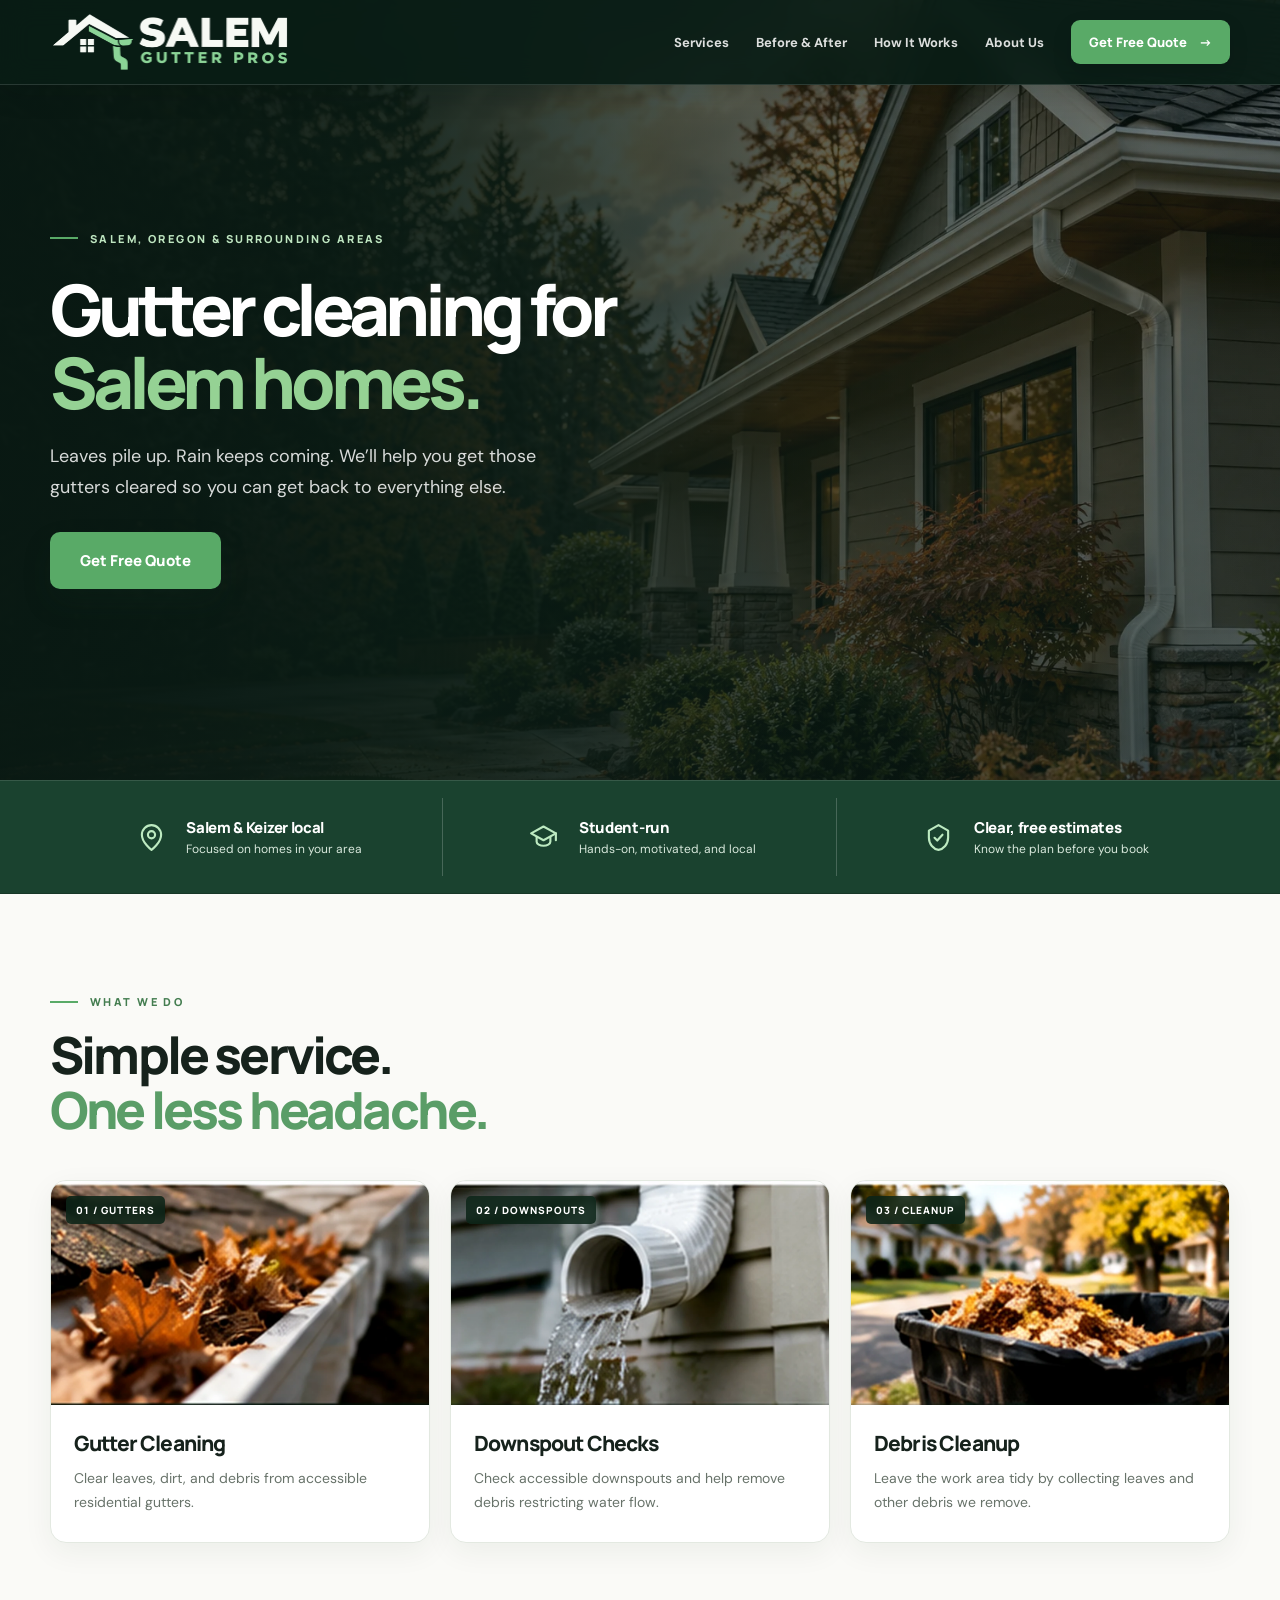
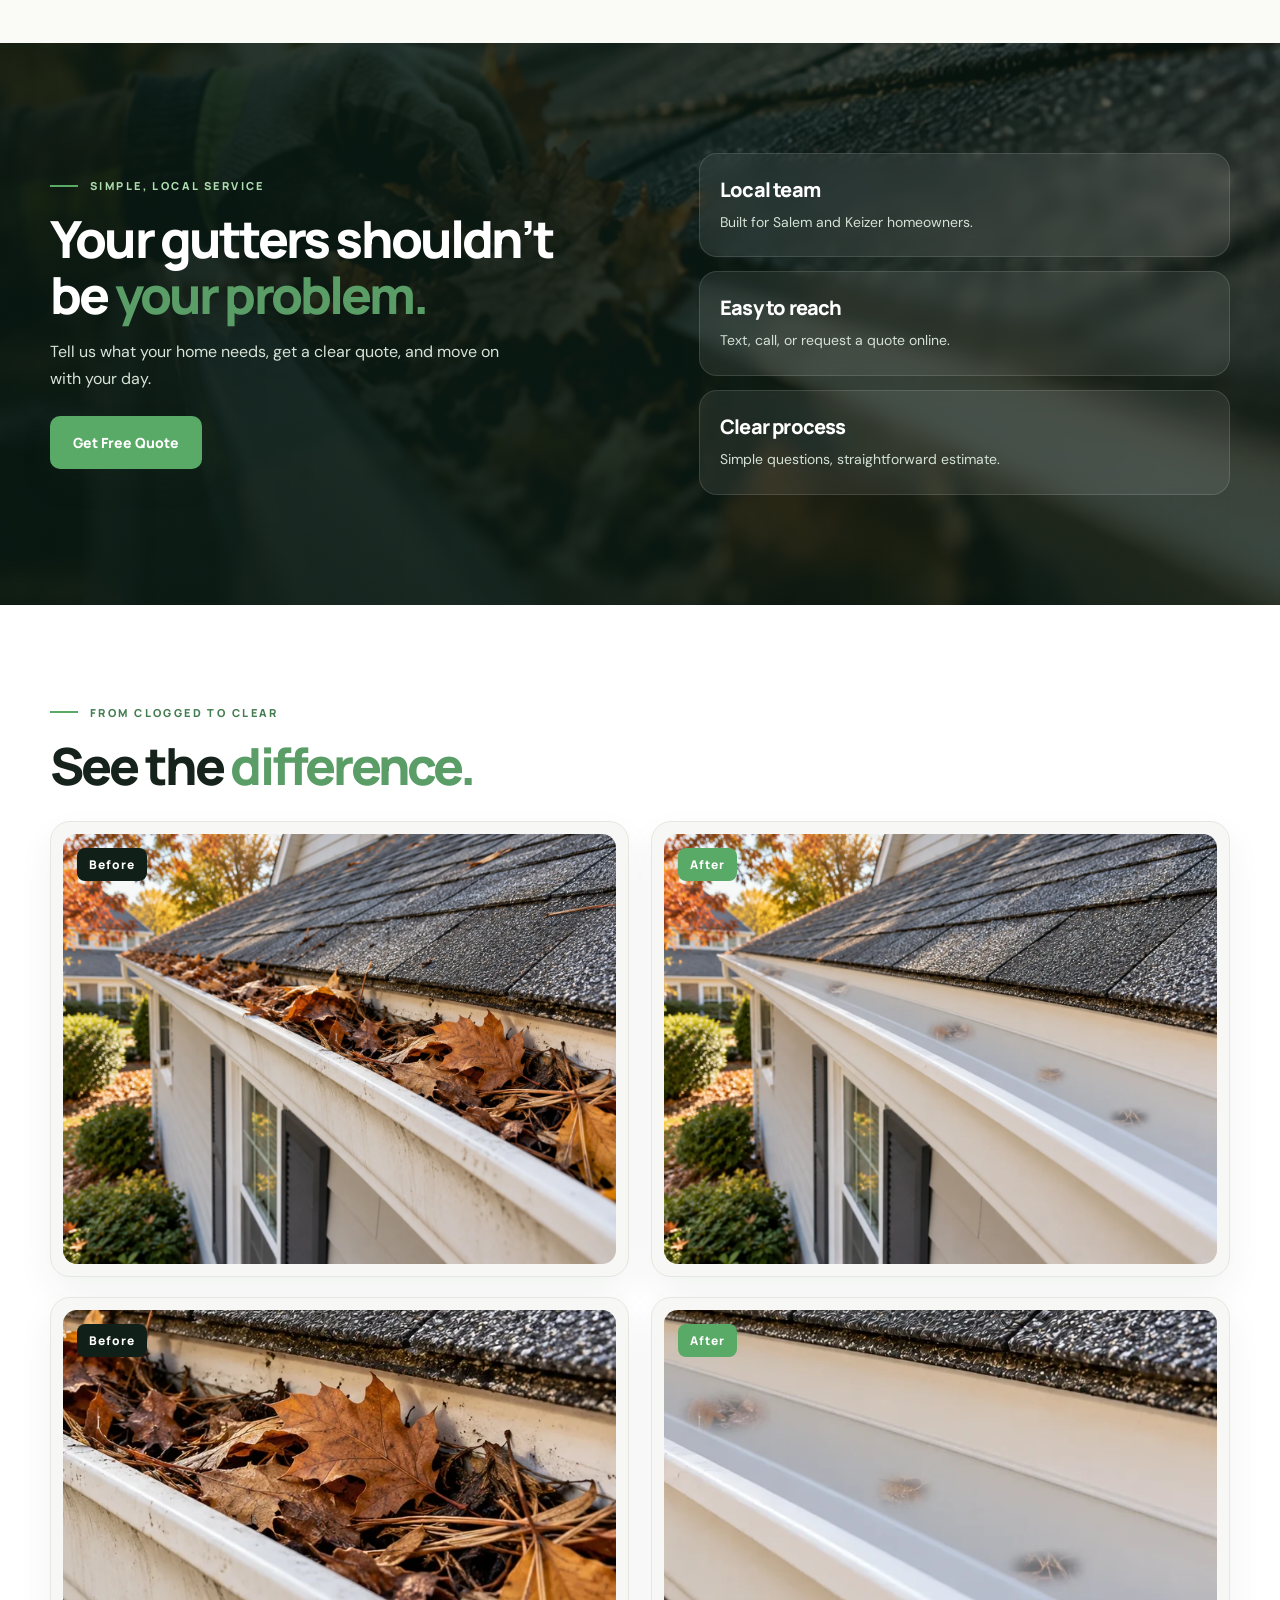
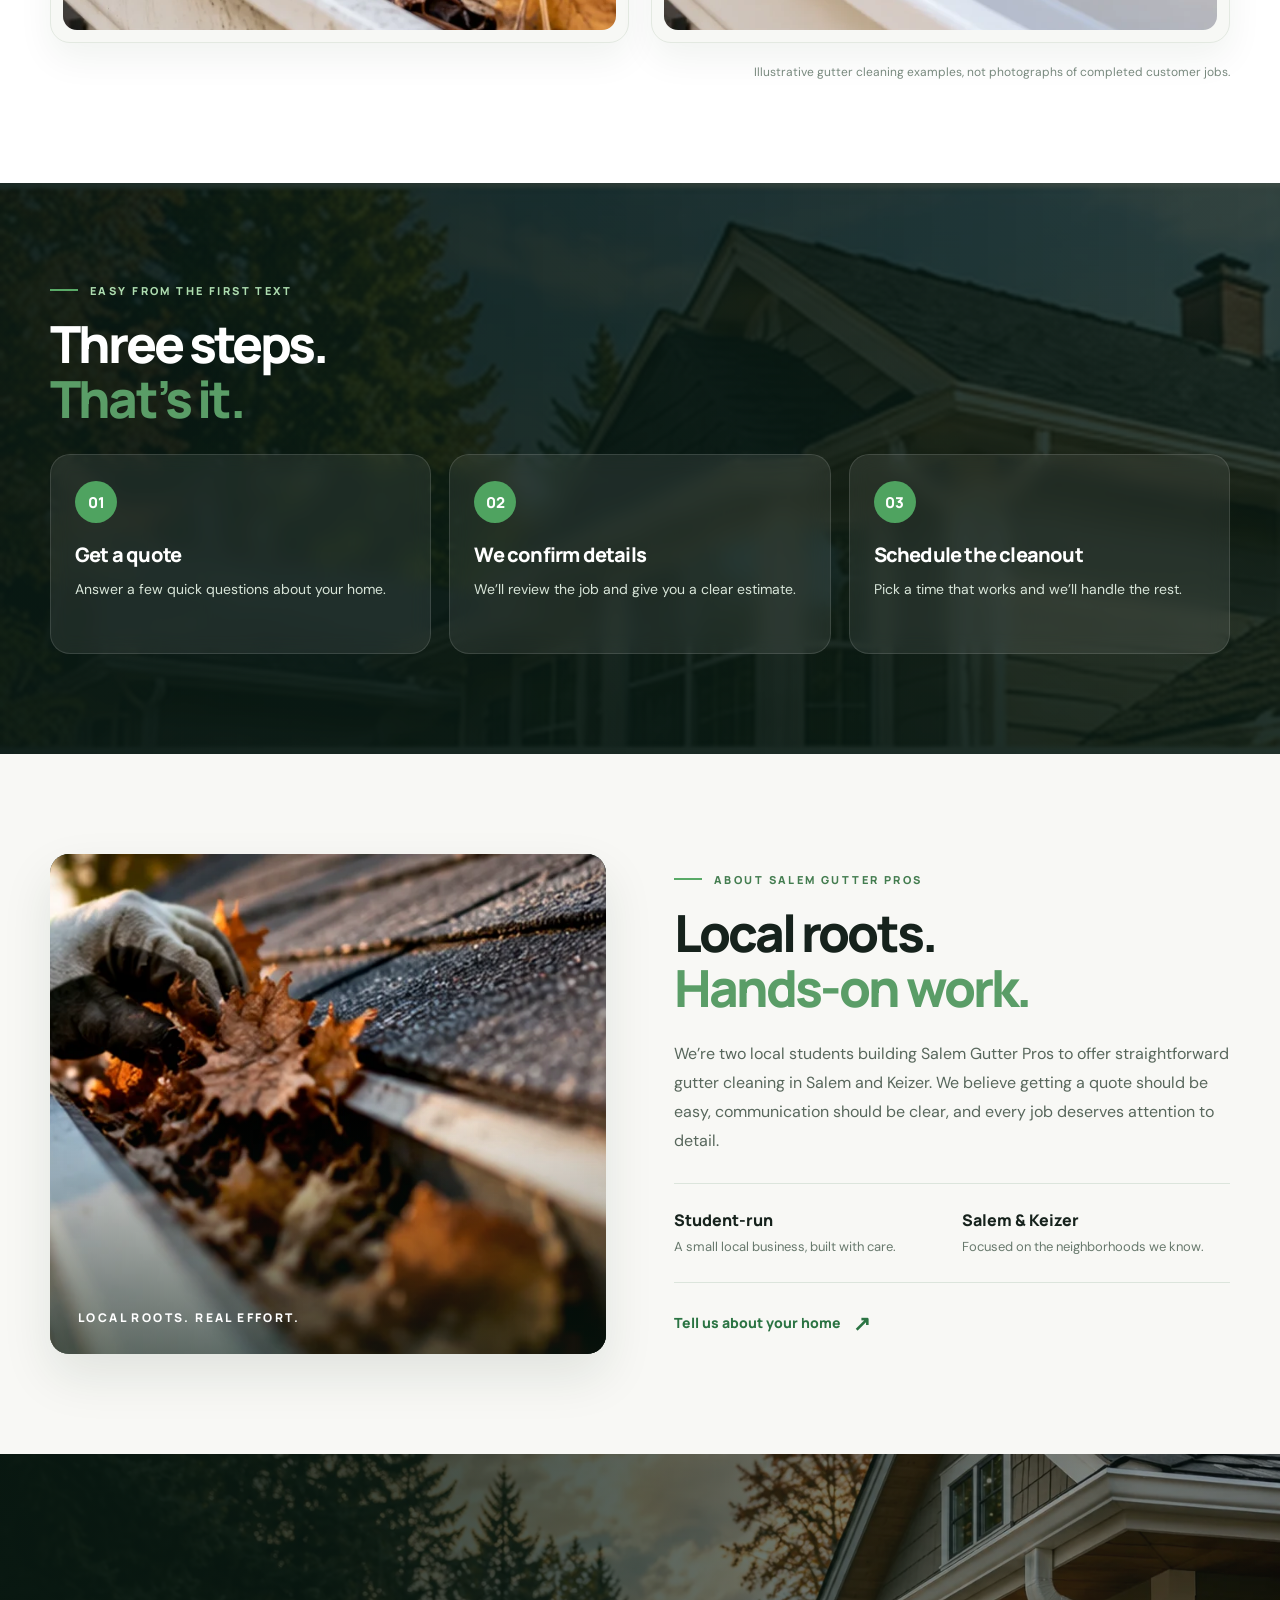
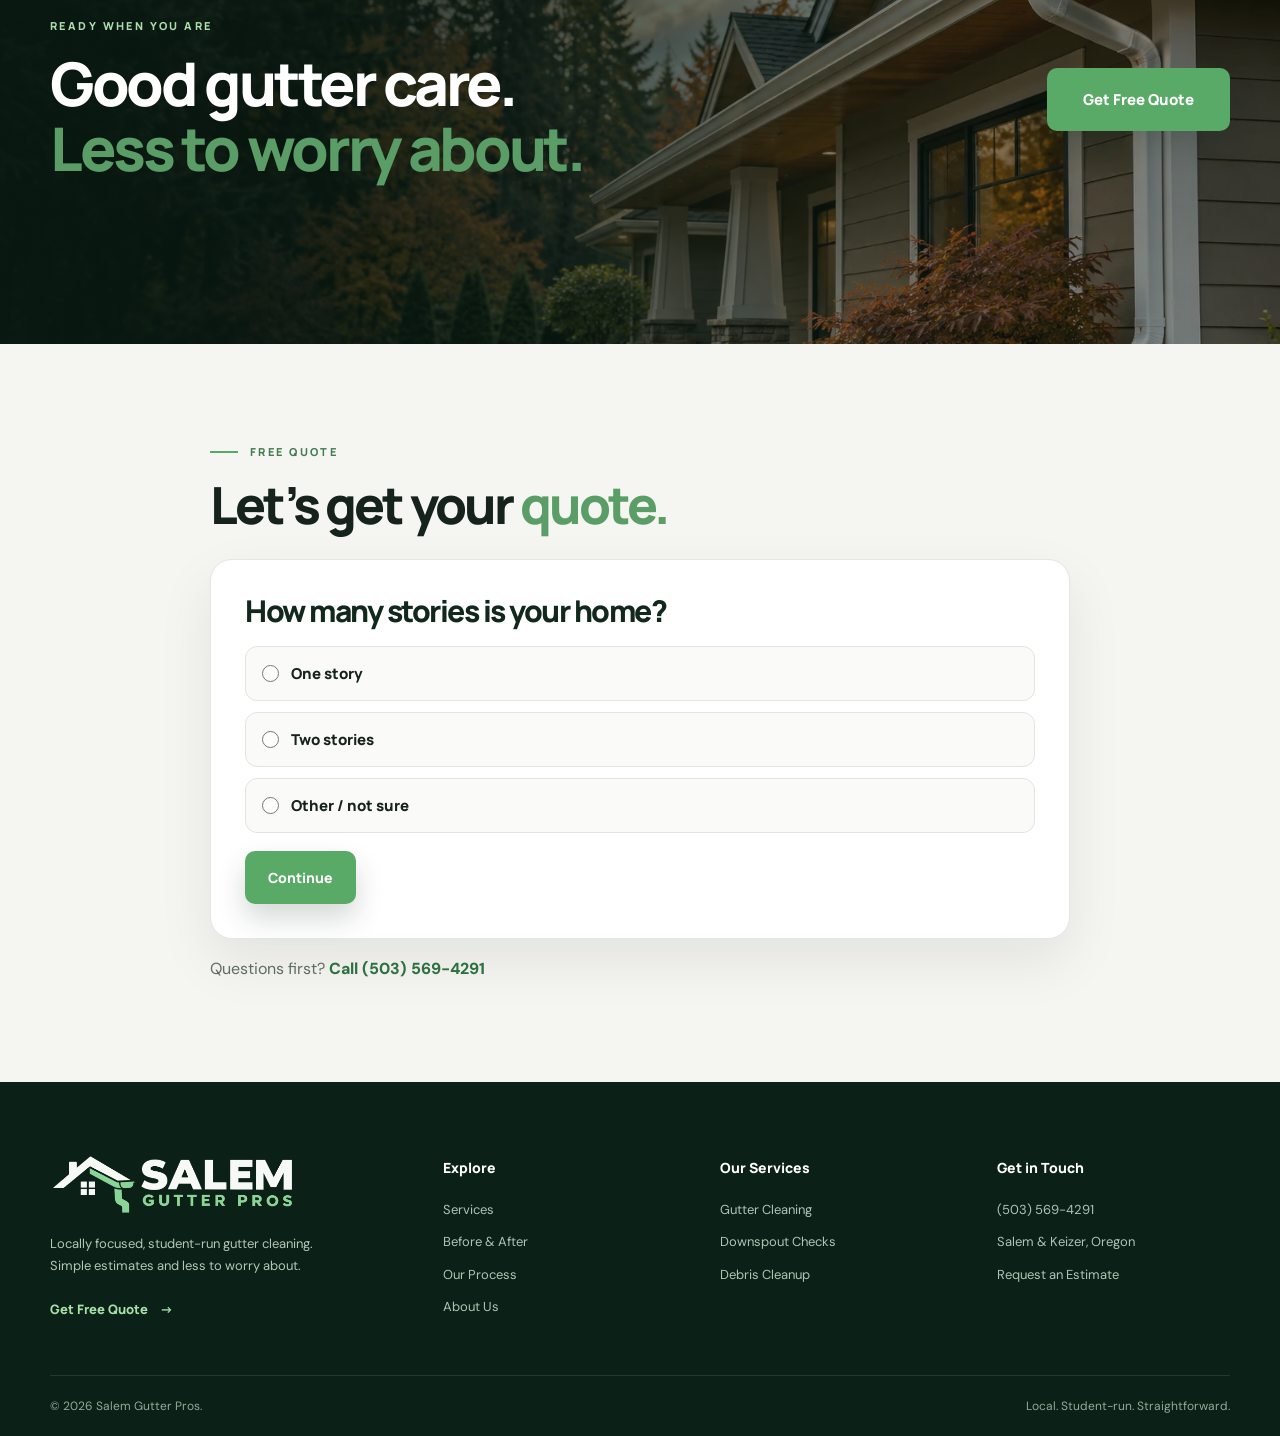
==== commit eca952e8: "Add files via upload" ====
--- a/index.html
+++ b/index.html
@@ -1,316 +1,291 @@
 <!DOCTYPE html>
+
 <html lang="en">
 <head>
-  <meta charset="utf-8">
-  <meta name="viewport" content="width=device-width, initial-scale=1">
-  <meta name="theme-color" content="#10281e">
-  <meta name="description" content="Need gutter cleaning in Salem or Keizer? Salem Gutter Pros clears leaves and debris with simple, student-run local service. Call or text (503) 569-4291 for a free quote.">
-  <meta property="og:type" content="website">
-  <meta property="og:title" content="Salem Gutter Pros | Gutter Cleaning in Salem, OR">
-  <meta property="og:description" content="Simple, local gutter cleaning in Salem and Keizer. Student-run. Clear, free estimates.">
-  <meta property="og:image" content="salem-home-autumn.webp">
-  <meta name="format-detection" content="telephone=yes">
-  <title>Salem Gutter Pros | Gutter Cleaning in Salem, Oregon</title>
-  <link rel="icon" type="image/png" href="favicon.png">
-  <link rel="apple-touch-icon" href="apple-touch-icon.png">
-  <link rel="preconnect" href="https://fonts.googleapis.com">
-  <link rel="preconnect" href="https://fonts.gstatic.com" crossorigin>
-  <link href="https://fonts.googleapis.com/css2?family=DM+Sans:wght@400;500;600;700&family=Manrope:wght@400;500;600;700;800&display=swap" rel="stylesheet">
-  <link rel="preload" as="image" href="salem-home-autumn.webp">
-  <link rel="stylesheet" href="style.css">
+<meta charset="utf-8"/>
+<meta content="width=device-width, initial-scale=1" name="viewport"/>
+<meta content="#10281e" name="theme-color"/>
+<meta content="Need gutter cleaning in Salem or Keizer? Salem Gutter Pros clears leaves and debris with simple, student-run local service. Call or text (503) 569-4291 for a free quote." name="description"/>
+<meta content="website" property="og:type"/>
+<meta content="Salem Gutter Pros | Gutter Cleaning in Salem, OR" property="og:title"/>
+<meta content="Simple, local gutter cleaning in Salem and Keizer. Student-run. Clear, free estimates." property="og:description"/>
+<meta content="salem-home-autumn.webp" property="og:image"/>
+<meta content="telephone=yes" name="format-detection"/>
+<title>Salem Gutter Pros | Gutter Cleaning in Salem, Oregon</title>
+<link href="favicon.png" rel="icon" type="image/png"/>
+<link href="apple-touch-icon.png" rel="apple-touch-icon"/>
+<link href="https://fonts.googleapis.com" rel="preconnect"/>
+<link crossorigin="" href="https://fonts.gstatic.com" rel="preconnect"/>
+<link href="https://fonts.googleapis.com/css2?family=DM+Sans:wght@400;500;600;700&amp;family=Manrope:wght@400;500;600;700;800&amp;display=swap" rel="stylesheet"/>
+<link as="image" href="salem-home-autumn.webp" rel="preload"/>
+<link href="style.css" rel="stylesheet"/>
 </head>
 <body>
-  <a class="skip-link" href="#main">Skip to content</a>
-
-  <header class="site-header" id="top">
-    <div class="container nav-shell">
-      <a href="#top" class="brand" aria-label="Salem Gutter Pros home">
-        <img src="logo-header.png" alt="Salem Gutter Pros" class="brand-logo" width="260" height="63">
-      </a>
-      <nav class="desktop-nav" aria-label="Main navigation">
-        <a href="#services">Services</a>
-        <a href="#results">Before &amp; After</a>
-        <a href="#how-it-works">How It Works</a>
-        <a href="#quote">Get Quote</a>
-      </nav>
-      <a class="nav-phone" href="tel:+15035694291" aria-label="Call Salem Gutter Pros at 503-569-4291">(503) 569-4291</a>
-      <button class="menu-toggle" id="menu-toggle" aria-expanded="false" aria-controls="mobile-menu" aria-label="Open menu" type="button">
-        <span></span><span></span><span></span>
-      </button>
-    </div>
-    <nav id="mobile-menu" class="mobile-menu" aria-label="Mobile navigation" hidden>
-      <a href="#services">Services</a>
-      <a href="#results">Before &amp; After</a>
-      <a href="#how-it-works">How It Works</a>
-      <a href="#quote">Get Free Quote</a>
-      <a href="tel:+15035694291">Call (503) 569-4291</a>
-    </nav>
-  </header>
-
-  <main id="main">
-    <section class="hero" aria-labelledby="hero-title">
-      <div class="hero-photo" aria-hidden="true"></div>
-      <div class="hero-overlay" aria-hidden="true"></div>
-      <div class="container hero-content">
-        <div class="hero-copy">
-          <div class="eyebrow"><span></span> SALEM, OREGON &amp; SURROUNDING AREAS</div>
-          <h1 id="hero-title">Gutter cleaning for <span>Salem homes.</span></h1>
-          <p>Leaves pile up. Rain keeps coming. We’ll help you get those gutters cleared so you can get back to everything else.</p>
-          <div class="hero-actions">
-            <a class="button button-primary" href="#quote">Get Free Quote</a>
-            <a class="button button-secondary" href="tel:+15035694291">Call Us</a>
-          </div>
-        </div>
-      </div>
-    </section>
-
-    <section class="value-bar" aria-label="Why homeowners choose us">
-      <div class="container value-grid">
-        <article class="value-card">
-          <div class="value-icon" aria-hidden="true">
-            <svg viewBox="0 0 24 24"><path d="M12 21s7-5.2 7-11a7 7 0 1 0-14 0c0 5.8 7 11 7 11Z"/><circle cx="12" cy="10" r="2.6"/></svg>
-          </div>
-          <div>
-            <strong>Salem &amp; Keizer local</strong>
-            <small>Focused on homes in your area</small>
-          </div>
-        </article>
-        <article class="value-card">
-          <div class="value-icon" aria-hidden="true">
-            <svg viewBox="0 0 24 24"><path d="m3 9 9-5 9 5-9 5-9-5Z"/><path d="M7 11.5V15c0 1.7 2.4 3 5 3s5-1.3 5-3v-3.5"/><path d="M21 9v5"/></svg>
-          </div>
-          <div>
-            <strong>Student-run</strong>
-            <small>Hands-on, motivated, and local</small>
-          </div>
-        </article>
-        <article class="value-card">
-          <div class="value-icon" aria-hidden="true">
-            <svg viewBox="0 0 24 24"><path d="M12 3 5 7v5c0 5 3.4 8.4 7 9 3.6-.6 7-4 7-9V7l-7-4Z"/><path d="m9.1 12.2 2 2 3.8-4.2"/></svg>
-          </div>
-          <div>
-            <strong>Clear, free estimates</strong>
-            <small>Know the plan before you book</small>
-          </div>
-        </article>
-      </div>
-    </section>
-
-    <section class="services section-pad" id="services" aria-labelledby="services-title">
-      <div class="container">
-        <div class="section-heading short-heading">
-          <div>
-            <div class="kicker"><span></span> WHAT WE DO</div>
-            <h2 id="services-title">Simple service.<br><em>One less headache.</em></h2>
-          </div>
-        </div>
-
-        <div class="service-layout">
-          <div class="service-lead-photo">
-            <img src="gutter-leaves.webp" alt="Leaves sitting in a gutter">
-          </div>
-          <div class="service-grid">
-            <article class="service-card">
-              <h3>Gutter Cleaning</h3>
-              <p>Clear leaves, dirt, and debris from accessible residential gutters.</p>
-            </article>
-            <article class="service-card">
-              <h3>Downspout Checks</h3>
-              <p>Help restore flow through accessible downspouts and drain paths.</p>
-            </article>
-            <article class="service-card">
-              <h3>Debris Cleanup</h3>
-              <p>Keep the job tidy by collecting the debris we remove.</p>
-            </article>
-          </div>
-        </div>
-      </div>
-    </section>
-
-    <section class="why-section" id="why-us" aria-labelledby="why-title">
-      <div class="why-bg" aria-hidden="true"></div>
-      <div class="container why-wrap">
-        <div class="why-copy">
-          <div class="kicker kicker-light"><span></span> SIMPLE, LOCAL SERVICE</div>
-          <h2 id="why-title">Your gutters shouldn’t be <em>your problem.</em></h2>
-          <p>Tell us what your home needs, get a clear quote, and move on with your day.</p>
-          <a class="button button-primary" href="#quote">Get Free Quote</a>
-        </div>
-        <div class="why-cards">
-          <article class="why-card">
-            <h3>Local team</h3>
-            <p>Built for Salem and Keizer homeowners.</p>
-          </article>
-          <article class="why-card">
-            <h3>Easy to reach</h3>
-            <p>Text, call, or request a quote online.</p>
-          </article>
-          <article class="why-card">
-            <h3>Clear process</h3>
-            <p>Simple questions, straightforward estimate.</p>
-          </article>
-        </div>
-      </div>
-    </section>
-
-    <section class="results section-pad" id="results" aria-labelledby="results-title">
-      <div class="container">
-        <div class="section-heading compare-heading">
-          <div>
-            <div class="kicker"><span></span> FROM CLOGGED TO CLEAR</div>
-            <h2 id="results-title">See the <em>difference.</em></h2>
-          </div>
-        </div>
-        <div class="result-pair">
-          <article class="result-panel">
-            <div class="result-image-wrap"><img src="before-gutter.webp" alt="Gutter clogged with leaves"><span class="result-tag before">Before</span></div>
-          </article>
-          <article class="result-panel">
-            <div class="result-image-wrap"><img src="after-gutter.webp" alt="Clean gutter from the same angle"><span class="result-tag after">After</span></div>
-          </article>
-        </div>
-        <p class="visual-note">Visual example of leaf buildup and a cleared gutter.</p>
-      </div>
-    </section>
-
-    <section class="steps-section" id="how-it-works" aria-labelledby="steps-title">
-      <div class="steps-bg" aria-hidden="true"></div>
-      <div class="steps-overlay" aria-hidden="true"></div>
-      <div class="container steps-wrap">
-        <div class="steps-heading">
-          <div class="kicker kicker-light"><span></span> EASY FROM THE FIRST TEXT</div>
-          <h2 id="steps-title">Three steps.<br><em>That’s it.</em></h2>
-        </div>
-        <div class="steps-grid">
-          <article class="step-card">
-            <span class="step-num">01</span>
-            <h3>Get a quote</h3>
-            <p>Answer a few quick questions about your home.</p>
-          </article>
-          <article class="step-card">
-            <span class="step-num">02</span>
-            <h3>We confirm details</h3>
-            <p>We’ll review the job and give you a clear estimate.</p>
-          </article>
-          <article class="step-card">
-            <span class="step-num">03</span>
-            <h3>Schedule the cleanout</h3>
-            <p>Pick a time that works and we’ll handle the rest.</p>
-          </article>
-        </div>
-      </div>
-    </section>
-
-    <section class="cta-band">
-      <div class="cta-photo" aria-hidden="true"></div>
-      <div class="cta-overlay" aria-hidden="true"></div>
-      <div class="container cta-content">
-        <div>
-          <div class="kicker kicker-light"><span></span> TAKE ONE THING OFF YOUR LIST</div>
-          <h2>Good gutter care.<br><em>Less to worry about.</em></h2>
-        </div>
-        <a class="button button-primary" href="#quote">Get Free Quote</a>
-      </div>
-    </section>
-
-    <section class="quote-section section-pad" id="quote" aria-labelledby="quote-title">
-      <div class="container quote-shell">
-        <div class="quote-heading">
-          <div class="kicker"><span></span> FREE QUOTE</div>
-          <h2 id="quote-title">Let’s get your <em>quote.</em></h2>
-        </div>
-        <div class="quote-card">
-          <form id="quote-form" novalidate>
-            <div class="quote-step" data-step="0">
-              <h4>How many stories is your home?</h4>
-              <div class="choice-list" role="radiogroup" aria-label="Home height">
-                <label class="choice-tile"><input type="radio" name="home" value="One-story home" required><span>One story</span></label>
-                <label class="choice-tile"><input type="radio" name="home" value="Two-story home"><span>Two stories</span></label>
-                <label class="choice-tile"><input type="radio" name="home" value="Other / not sure"><span>Other / not sure</span></label>
-              </div>
-              <button class="button button-primary quote-next" data-next type="button">Continue</button>
-            </div>
-
-            <div class="quote-step" data-step="1" hidden>
-              <h4>Where are we cleaning?</h4>
-              <div class="form-row">
-                <label for="customer-address">Street address</label>
-                <input id="customer-address" name="address" type="text" placeholder="123 Main Street" autocomplete="street-address" required>
-              </div>
-              <div class="form-row">
-                <label for="customer-area">City or ZIP code</label>
-                <input id="customer-area" name="area" type="text" placeholder="Salem, OR 97301" autocomplete="address-level2" required>
-              </div>
-              <div class="step-controls">
-                <button class="quote-back" data-back type="button">← Back</button>
-                <button class="button button-primary quote-next" data-next type="button">Continue</button>
-              </div>
-            </div>
-
-            <div class="quote-step" data-step="2" hidden>
-              <h4>What’s your name?</h4>
-              <div class="form-row">
-                <label for="customer-name">Full name</label>
-                <input id="customer-name" name="name" type="text" placeholder="Your full name" autocomplete="name" required>
-              </div>
-              <div class="step-controls">
-                <button class="quote-back" data-back type="button">← Back</button>
-                <button class="button button-primary quote-next" data-next type="button">Continue</button>
-              </div>
-            </div>
-
-            <div class="quote-step" data-step="3" hidden>
-              <h4>Where should we reach you?</h4>
-              <div class="form-row">
-                <label for="customer-phone">Phone number</label>
-                <input id="customer-phone" name="phone" type="tel" placeholder="(503) 555-0123" autocomplete="tel" inputmode="tel" required>
-              </div>
-              <div class="form-row">
-                <label for="customer-notes">Anything we should know? <small>(optional)</small></label>
-                <textarea id="customer-notes" name="notes" rows="2" maxlength="350" placeholder="Overflowing gutters, lots of leaves..."></textarea>
-              </div>
-              <div class="step-controls">
-                <button class="quote-back" data-back type="button">← Back</button>
-                <button class="button button-primary quote-next" type="submit">Get My Free Quote</button>
-              </div>
-              <p class="form-fine-print">Opens a text message with your details.</p>
-            </div>
-
-            <div class="form-result" id="form-result" hidden aria-live="polite">
-              <strong>Your quote request is ready.</strong>
-              <p id="form-status">Text these details to (503) 569-4291.</p>
-              <div class="request-summary" id="request-summary"></div>
-              <div class="result-actions">
-                <a class="result-link" href="#" id="open-sms">Open Messages ↗</a>
-                <button class="copy-button" id="copy-request" type="button">Copy Request</button>
-                <button class="copy-button" id="edit-request" type="button">Edit Details</button>
-              </div>
-            </div>
-          </form>
-        </div>
-        <p class="quote-call">Questions first? <a href="tel:+15035694291">Call (503) 569-4291</a></p>
-      </div>
-    </section>
-  </main>
-
-  <footer class="footer">
-    <div class="container footer-inner">
-      <div>
-        <a class="footer-brand" href="#top"><img src="logo-header.png" alt="Salem Gutter Pros" width="245" height="59"></a>
-        <p>Salem gutter cleaning made simple.</p>
-      </div>
-      <div class="footer-meta">
-        <a href="tel:+15035694291">(503) 569-4291</a>
-        <small>Salem, Oregon</small>
-      </div>
-    </div>
-  </footer>
-
-  <div class="mobile-sticky" aria-label="Mobile contact options">
-    <a class="mobile-call" href="tel:+15035694291">Call</a>
-    <a class="mobile-quote" href="#quote">Get Quote</a>
-  </div>
-
-  <script src="script.js" defer></script>
+<a class="skip-link" href="#main">Skip to content</a>
+<header class="site-header" id="top">
+<div class="container nav-shell">
+<a aria-label="Salem Gutter Pros home" class="brand" href="#top">
+<img alt="Salem Gutter Pros" class="brand-logo" height="63" src="logo-header.png" width="260"/>
+</a>
+<nav aria-label="Main navigation" class="desktop-nav">
+<a href="#services">Services</a>
+<a href="#results">Before &amp; After</a>
+<a href="#how-it-works">How It Works</a>
+<a href="#about">About Us</a>
+</nav>
+<a class="nav-quote" href="#quote">Get Free Quote <span aria-hidden="true">→</span></a>
+<a class="nav-mobile-quote" href="#quote">Get Quote <span aria-hidden="true">→</span></a><button aria-controls="mobile-menu" aria-expanded="false" aria-label="Open menu" class="menu-toggle" id="menu-toggle" type="button">
+<span></span><span></span><span></span>
+</button>
+</div>
+<nav aria-label="Mobile navigation" class="mobile-menu" hidden="" id="mobile-menu">
+<a href="#services">Services</a>
+<a href="#results">Before &amp; After</a>
+<a href="#how-it-works">How It Works</a>
+<a href="#quote">Get Free Quote</a>
+<a href="#about">About Us</a>
+</nav>
+</header>
+<main id="main">
+<section aria-labelledby="hero-title" class="hero">
+<div aria-hidden="true" class="hero-photo"></div>
+<div aria-hidden="true" class="hero-overlay"></div>
+<div class="container hero-content">
+<div class="hero-copy">
+<div class="eyebrow"><span></span> SALEM, OREGON &amp; SURROUNDING AREAS</div>
+<h1 id="hero-title">Gutter cleaning for<br/><span class="hero-keep">Salem homes.</span></h1>
+<p>Leaves pile up. Rain keeps coming. We’ll help you get those gutters cleared so you can get back to everything else.</p>
+<div class="hero-actions">
+<a class="button button-primary" href="#quote">Get Free Quote</a>
+</div>
+</div>
+</div>
+</section>
+<section aria-label="Why homeowners choose us" class="value-bar">
+<div class="container value-grid">
+<article class="value-card">
+<div aria-hidden="true" class="value-icon">
+<svg viewbox="0 0 24 24"><path d="M12 21s7-5.2 7-11a7 7 0 1 0-14 0c0 5.8 7 11 7 11Z"></path><circle cx="12" cy="10" r="2.6"></circle></svg>
+</div>
+<div>
+<strong>Salem &amp; Keizer local</strong>
+<small>Focused on homes in your area</small>
+</div>
+</article>
+<article class="value-card">
+<div aria-hidden="true" class="value-icon">
+<svg viewbox="0 0 24 24"><path d="m3 9 9-5 9 5-9 5-9-5Z"></path><path d="M7 11.5V15c0 1.7 2.4 3 5 3s5-1.3 5-3v-3.5"></path><path d="M21 9v5"></path></svg>
+</div>
+<div>
+<strong>Student-run</strong>
+<small>Hands-on, motivated, and local</small>
+</div>
+</article>
+<article class="value-card">
+<div aria-hidden="true" class="value-icon">
+<svg viewbox="0 0 24 24"><path d="M12 3 5 7v5c0 5 3.4 8.4 7 9 3.6-.6 7-4 7-9V7l-7-4Z"></path><path d="m9.1 12.2 2 2 3.8-4.2"></path></svg>
+</div>
+<div>
+<strong>Clear, free estimates</strong>
+<small>Know the plan before you book</small>
+</div>
+</article>
+</div>
+</section>
+<section aria-labelledby="services-title" class="services section-pad" id="services">
+<div class="container">
+<div class="section-heading short-heading">
+<div>
+<div class="kicker"><span></span> WHAT WE DO</div>
+<h2 id="services-title">Simple service.<br/><em>One less headache.</em></h2>
+</div>
+</div>
+<div class="service-grid service-grid-photos">
+<article class="service-card"><div class="service-image"><img alt="Fallen leaves collecting in a residential rain gutter" loading="lazy" src="gutter-leaves.webp"/><span class="service-number">01 / GUTTERS</span></div><div class="service-card-body"><h3>Gutter Cleaning</h3><p>Clear leaves, dirt, and debris from accessible residential gutters.</p></div></article>
+<article class="service-card"><div class="service-image"><img alt="Water flowing from a residential downspout" loading="lazy" src="downspout-water.webp"/><span class="service-number">02 / DOWNSPOUTS</span></div><div class="service-card-body"><h3>Downspout Checks</h3><p>Check accessible downspouts and help remove debris restricting water flow.</p></div></article>
+<article class="service-card"><div class="service-image"><img alt="Collected fall leaves and debris from outdoor cleanup" loading="lazy" src="leaf-debris.webp"/><span class="service-number">03 / CLEANUP</span></div><div class="service-card-body"><h3>Debris Cleanup</h3><p>Leave the work area tidy by collecting leaves and other debris we remove.</p></div></article>
+</div>
+</div>
+</section>
+<section aria-labelledby="why-title" class="why-section" id="why-us">
+<div aria-hidden="true" class="why-bg"></div>
+<div class="container why-wrap">
+<div class="why-copy">
+<div class="kicker kicker-light"><span></span> SIMPLE, LOCAL SERVICE</div>
+<h2 id="why-title">Your gutters shouldn’t be <em>your problem.</em></h2>
+<p>Tell us what your home needs, get a clear quote, and move on with your day.</p>
+<a class="button button-primary" href="#quote">Get Free Quote</a>
+</div>
+<div class="why-cards">
+<article class="why-card">
+<h3>Local team</h3>
+<p>Built for Salem and Keizer homeowners.</p>
+</article>
+<article class="why-card">
+<h3>Easy to reach</h3>
+<p>Text, call, or request a quote online.</p>
+</article>
+<article class="why-card">
+<h3>Clear process</h3>
+<p>Simple questions, straightforward estimate.</p>
+</article>
+</div>
+</div>
+</section>
+<section aria-labelledby="results-title" class="results section-pad" id="results">
+<div class="container">
+<div class="section-heading compare-heading">
+<div>
+<div class="kicker"><span></span> FROM CLOGGED TO CLEAR</div>
+<h2 id="results-title">See the <em>difference.</em></h2>
+</div>
+</div>
+<div class="result-pair">
+<article class="result-panel">
+<div class="result-image-wrap"><img alt="Gutter clogged with leaves" src="before-gutter.webp"/><span class="result-tag before">Before</span></div>
+</article>
+<article class="result-panel">
+<div class="result-image-wrap"><img alt="Clean gutter from the same angle" src="after-gutter-realistic.webp"/><span class="result-tag after">After</span></div>
+</article>
+</div><div class="result-pair result-pair-extra">
+<article class="result-panel"><div class="result-image-wrap"><img alt="Closer view of leaf debris collecting in a residential gutter" decoding="async" loading="eager" src="before-downspout.webp"/><span class="result-tag before">Before</span></div></article>
+<article class="result-panel"><div class="result-image-wrap"><img alt="Closer matched-angle view of gutter after major debris is cleared" decoding="async" loading="eager" src="after-downspout.webp"/><span class="result-tag after">After</span></div></article>
+</div>
+<p class="visual-note">Illustrative gutter cleaning examples, not photographs of completed customer jobs.</p>
+</div>
+</section>
+<section aria-labelledby="steps-title" class="steps-section" id="how-it-works">
+<div aria-hidden="true" class="steps-bg"></div>
+<div aria-hidden="true" class="steps-overlay"></div>
+<div class="container steps-wrap">
+<div class="steps-heading">
+<div class="kicker kicker-light"><span></span> EASY FROM THE FIRST TEXT</div>
+<h2 id="steps-title">Three steps.<br/><em>That’s it.</em></h2>
+</div>
+<div class="steps-grid">
+<article class="step-card">
+<span class="step-num">01</span>
+<h3>Get a quote</h3>
+<p>Answer a few quick questions about your home.</p>
+</article>
+<article class="step-card">
+<span class="step-num">02</span>
+<h3>We confirm details</h3>
+<p>We’ll review the job and give you a clear estimate.</p>
+</article>
+<article class="step-card">
+<span class="step-num">03</span>
+<h3>Schedule the cleanout</h3>
+<p>Pick a time that works and we’ll handle the rest.</p>
+</article>
+</div>
+</div>
+</section>
+<section aria-labelledby="about-title" class="about-section section-pad" id="about">
+<div class="container about-layout">
+<div class="about-image"><img alt="Gloved hands removing leaves from a gutter" loading="lazy" src="gutter-cleaning-detail.webp"/><div class="about-image-tag">LOCAL ROOTS. REAL EFFORT.</div></div>
+<div class="about-copy"><div class="kicker"><span></span> ABOUT SALEM GUTTER PROS</div>
+<h2 id="about-title">Local roots.<br/><em>Hands-on work.</em></h2>
+<p>We’re two local students building Salem Gutter Pros to offer straightforward gutter cleaning in Salem and Keizer. We believe getting a quote should be easy, communication should be clear, and every job deserves attention to detail.</p>
+<div class="about-points"><div><strong>Student-run</strong><small>A small local business, built with care.</small></div><div><strong>Salem &amp; Keizer</strong><small>Focused on the neighborhoods we know.</small></div></div>
+<a class="about-link" href="#quote">Tell us about your home <span aria-hidden="true">↗</span></a>
+</div>
+</div></section><section class="cta-band">
+<div aria-hidden="true" class="cta-photo"></div>
+<div aria-hidden="true" class="cta-overlay"></div>
+<div class="container cta-content">
+<div>
+<div class="kicker kicker-light">READY WHEN YOU ARE</div>
+<h2>Good gutter care.<br/><em>Less to worry about.</em></h2>
+</div>
+<a class="button button-primary" href="#quote">Get Free Quote</a>
+</div>
+</section>
+<section aria-labelledby="quote-title" class="quote-section section-pad" id="quote">
+<div class="container quote-shell">
+<div class="quote-heading">
+<div class="kicker"><span></span> FREE QUOTE</div>
+<h2 id="quote-title">Let’s get your <em>quote.</em></h2>
+</div>
+<div class="quote-card">
+<form id="quote-form" novalidate="">
+<div class="quote-step" data-step="0">
+<h4>How many stories is your home?</h4>
+<div aria-label="Home height" class="choice-list" role="radiogroup">
+<label class="choice-tile"><input name="home" required="" type="radio" value="One-story home"/><span>One story</span></label>
+<label class="choice-tile"><input name="home" type="radio" value="Two-story home"/><span>Two stories</span></label>
+<label class="choice-tile"><input name="home" type="radio" value="Other / not sure"/><span>Other / not sure</span></label>
+</div>
+<button class="button button-primary quote-next" data-next="" type="button">Continue</button>
+</div>
+<div class="quote-step" data-step="1" hidden="">
+<h4>Where are we cleaning?</h4>
+<div class="form-row">
+<label for="customer-address">Street address</label>
+<input autocomplete="street-address" id="customer-address" name="address" placeholder="123 Main Street" required="" type="text"/>
+</div>
+<div class="form-row">
+<label for="customer-area">City or ZIP code</label>
+<input autocomplete="address-level2" id="customer-area" name="area" placeholder="Salem, OR 97301" required="" type="text"/>
+</div>
+<div class="step-controls">
+<button class="quote-back" data-back="" type="button">← Back</button>
+<button class="button button-primary quote-next" data-next="" type="button">Continue</button>
+</div>
+</div>
+<div class="quote-step" data-step="2" hidden="">
+<h4>What’s your name?</h4>
+<div class="form-row">
+<label for="customer-name">Full name</label>
+<input autocomplete="name" id="customer-name" name="name" placeholder="Your full name" required="" type="text"/>
+</div>
+<div class="step-controls">
+<button class="quote-back" data-back="" type="button">← Back</button>
+<button class="button button-primary quote-next" data-next="" type="button">Continue</button>
+</div>
+</div>
+<div class="quote-step" data-step="3" hidden="">
+<h4>Where should we reach you?</h4>
+<div class="form-row">
+<label for="customer-phone">Phone number</label>
+<input autocomplete="tel" id="customer-phone" inputmode="tel" name="phone" placeholder="(503) 555-0123" required="" type="tel"/>
+</div>
+<div class="form-row">
+<label for="customer-notes">Anything we should know? <small>(optional)</small></label>
+<textarea id="customer-notes" maxlength="350" name="notes" placeholder="Overflowing gutters, lots of leaves..." rows="2"></textarea>
+</div>
+<div class="step-controls">
+<button class="quote-back" data-back="" type="button">← Back</button>
+<button class="button button-primary quote-next" type="submit">Get My Free Quote</button>
+</div>
+<p class="form-fine-print">Opens a text message with your details.</p>
+</div>
+<div aria-live="polite" class="form-result" hidden="" id="form-result">
+<strong>Your quote request is ready.</strong>
+<p id="form-status">Text these details to (503) 569-4291.</p>
+<div class="request-summary" id="request-summary"></div>
+<div class="result-actions">
+<a class="result-link" href="#" id="open-sms">Open Messages ↗</a>
+<button class="copy-button" id="copy-request" type="button">Copy Request</button>
+<button class="copy-button" id="edit-request" type="button">Edit Details</button>
+</div>
+</div>
+</form>
+</div>
+<p class="quote-call">Questions first? <a href="tel:+15035694291">Call (503) 569-4291</a></p>
+</div>
+</section>
+</main>
+<footer class="footer">
+<div class="container footer-main">
+<div class="footer-intro"><a class="footer-brand" href="#top"><img alt="Salem Gutter Pros" height="60" src="logo-header.png" width="245"/></a><p>Locally focused, student-run gutter cleaning. Simple estimates and less to worry about.</p><a class="footer-cta" href="#quote">Get Free Quote <span aria-hidden="true">→</span></a></div>
+<div class="footer-links"><h3>Explore</h3><a href="#services">Services</a><a href="#results">Before &amp; After</a><a href="#how-it-works">Our Process</a><a href="#about">About Us</a></div>
+<div class="footer-links"><h3>Our Services</h3><a href="#services">Gutter Cleaning</a><a href="#services">Downspout Checks</a><a href="#services">Debris Cleanup</a></div>
+<div class="footer-links"><h3>Get in Touch</h3><a href="tel:+15035694291">(503) 569-4291</a><span>Salem &amp; Keizer, Oregon</span><a href="#quote">Request an Estimate</a></div>
+</div>
+<div class="container footer-bottom"><span>© <span id="year">2026</span> Salem Gutter Pros.</span><span>Local. Student-run. Straightforward.</span></div>
+</footer>
+<div class="mobile-sticky"><a class="mobile-quote" href="#quote">Get Your Free Quote <span aria-hidden="true">→</span></a></div>
+<script defer="" src="script.js"></script>
 </body>
 </html>
--- a/style.css
+++ b/style.css
@@ -178,3 +178,187 @@
  .visual-note{text-align:left}
  .footer-brand img{width:220px}
 }
+
+/* V7 refinement: retain V6 visual language while restoring the photo cards. */
+html{scroll-padding-top:93px}
+body{overflow-x:clip}
+.site-header{position:fixed;inset:0 0 auto;z-index:100;background:rgba(9,29,21,.92);border-bottom:1px solid rgba(255,255,255,.13);box-shadow:0 10px 25px rgba(6,20,13,.12)}
+.nav-shell{min-height:84px}
+.brand-logo{width:240px;max-height:67px}
+.desktop-nav{gap:27px}
+.nav-quote{margin-left:3px;display:inline-flex;align-items:center;gap:12px;border-radius:9px;padding:13px 18px;background:var(--green);color:#fff;font:800 13px var(--heading);white-space:nowrap;transition:background .2s,transform .2s,box-shadow .2s;box-shadow:0 8px 20px rgba(0,0,0,.12)}
+.nav-quote:hover{background:#459556;transform:translateY(-2px);box-shadow:0 12px 25px rgba(0,0,0,.17)}
+.nav-mobile-quote{display:none}
+.menu-toggle span{transition:transform .2s,opacity .2s}
+.menu-toggle[aria-expanded="true"] span:first-child{transform:translateY(7px) rotate(45deg)}
+.menu-toggle[aria-expanded="true"] span:nth-child(2){opacity:0}
+.menu-toggle[aria-expanded="true"] span:last-child{transform:translateY(-7px) rotate(-45deg)}
+.hero .hero-copy{max-width:800px}
+.hero h1{font-size:clamp(3.65rem,5.55vw,5.65rem);max-width:790px}
+.hero-keep{white-space:nowrap;display:inline-block}
+.hero-actions .button-primary{font-size:15px;padding:17px 29px}
+/* Highlights are one centered strip, not cards or badges. */
+.value-bar{margin-top:0;padding:0;background:#1a422f;border-top:1px solid rgba(255,255,255,.12);border-bottom:1px solid rgba(0,0,0,.15)}
+.value-grid{display:grid;grid-template-columns:repeat(3,minmax(0,1fr));gap:0;min-height:112px;align-items:center}
+.value-card{background:none;border:0;border-radius:0;box-shadow:none;padding:18px 25px;min-width:0;display:flex;align-items:center;justify-content:center;gap:14px}
+.value-card:not(:last-child){border-right:1px solid rgba(255,255,255,.2)}
+.value-icon{width:42px;height:42px;border-radius:0;background:none}
+.value-icon svg{width:33px;height:33px;stroke:#bdeac1;stroke-width:1.55}
+.value-card strong{font-size:15px;letter-spacing:-.02em}
+.value-card small{font-size:12px;margin-top:3px;color:#d8e8dc}
+/* Restored image-rich service cards */
+.services{background:#fafaf7}
+.short-heading{margin-bottom:42px}
+.services h2{max-width:760px}
+.service-grid.service-grid-photos{grid-template-columns:repeat(3,minmax(0,1fr));gap:20px}
+.service-grid-photos .service-card{padding:0;overflow:hidden;border-radius:16px;display:flex;flex-direction:column;box-shadow:0 9px 30px rgba(16,46,24,.06)}
+.service-image{position:relative;height:224px;overflow:hidden;background:#dfebdf}
+.service-image img{height:100%;width:100%;object-fit:cover;transition:transform .4s cubic-bezier(.2,.8,.2,1)}
+.service-card:hover img{transform:scale(1.055)}
+.service-number{position:absolute;left:15px;top:15px;background:rgba(12,37,24,.85);backdrop-filter:blur(6px);color:white;border-radius:5px;padding:7px 10px;font:800 10px var(--heading);letter-spacing:.1em}
+.service-card-body{padding:24px 23px 27px;flex:1}
+.service-card-body h3{margin:0 0 9px}
+.service-card-body p{font-size:14px;color:#68736a;max-width:350px;line-height:1.75}
+/* second, same-perspective photographic close-up */
+.result-pair-extra{margin-top:20px}
+.result-pair-extra .result-image-wrap img{height:320px}
+.result-pair-extra .result-panel{background:#f7f8f5}
+.visual-note{font-size:12px;color:#78897e;margin-top:19px}
+/* Warm, expansive CTA restored */
+.cta-band{min-height:490px}
+.cta-content{min-height:490px;gap:32px}
+.cta-content h2{max-width:660px;font-size:clamp(3.1rem,4.7vw,5.25rem)}
+.cta-content .button{padding:20px 35px;font-size:15px;white-space:nowrap;flex-shrink:0}
+.cta-photo{background-position:center 43%}
+.cta-overlay{background:linear-gradient(90deg,rgba(9,25,18,.93) 0%,rgba(10,28,21,.67) 50%,rgba(11,28,22,.32) 100%)}
+/* About Us: substantive, without implying established reviews or credentials */
+.about-section{background:#f8f8f5}
+.about-layout{display:grid;grid-template-columns:1fr 1fr;gap:68px;align-items:center}
+.about-image{min-height:500px;border-radius:19px;overflow:hidden;position:relative;background:#263a2e;box-shadow:0 22px 50px rgba(20,50,25,.10)}
+.about-image img{height:500px;width:100%;object-fit:cover}
+.about-image:after{content:'';position:absolute;inset:50% 0 0;background:linear-gradient(transparent,rgba(9,27,17,.62));pointer-events:none}
+.about-image-tag{position:absolute;bottom:28px;left:28px;z-index:1;color:#fff;font:800 12px var(--heading);letter-spacing:.2em}
+.about-copy h2{margin:0 0 25px}
+.about-copy>p{font-size:16px;color:#58675c;line-height:1.8;margin:0 0 27px}
+.about-points{display:grid;grid-template-columns:repeat(2,minmax(0,1fr));gap:20px;margin:0 0 26px;padding:25px 0;border-top:1px solid #dce5dc;border-bottom:1px solid #dce5dc}
+.about-points strong{font:800 16px var(--heading);display:block;margin-bottom:6px}
+.about-points small{font-size:13px;line-height:1.55;color:#68796d;display:block}
+.about-link{display:inline-flex;gap:12px;align-items:center;font:800 14px var(--heading);color:#2b7443}
+.about-link span{font-size:21px;transition:transform .2s}.about-link:hover span{transform:translate(3px,-3px)}
+/* Footer with navigation, services and real contact info */
+.footer{padding:72px 0 0;background:#0b2118}
+.footer-main{display:grid;grid-template-columns:minmax(210px,1.5fr) repeat(3,minmax(130px,1fr));gap:44px;padding-bottom:56px}
+.footer-intro p{max-width:285px;color:#b5c6b7;font-size:13px;line-height:1.75;margin:18px 0 20px}
+.footer-cta{display:inline-flex;align-items:center;gap:12px;color:#a6dfa9;font:800 13px var(--heading)}
+.footer-links{display:flex;flex-direction:column;align-items:flex-start;gap:13px}
+.footer-links h3{font:800 14px var(--heading);color:#fff;margin:4px 0 10px}
+.footer-links a,.footer-links span{font-size:13px;color:#afc4b4;line-height:1.5;transition:color .2s}
+.footer-links a:hover{color:#fff}
+.footer-bottom{border-top:1px solid rgba(255,255,255,.10);display:flex;justify-content:space-between;gap:20px;padding:22px 0;color:#93aa98;font-size:12px}
+.footer-brand img{width:245px;max-height:70px}
+/* Navigation tablet and mobile */
+@media(max-width:1140px){
+ .desktop-nav{gap:18px}
+ .desktop-nav a{font-size:12px}
+ .nav-quote{font-size:12px;padding:13px 14px}
+ .brand-logo{width:220px}
+ .about-layout{gap:35px}
+}
+@media(max-width:1000px){
+ .value-grid{grid-template-columns:repeat(3,minmax(0,1fr))}
+ .value-card{padding:18px 10px}
+ .value-card strong{font-size:13px}
+ .value-card small{font-size:11px}
+ .service-grid.service-grid-photos{grid-template-columns:repeat(3,minmax(0,1fr))}
+ .service-image{height:180px}
+ .service-card-body{padding:20px 18px 24px}
+ .service-card-body h3{font-size:18px}
+ .about-image,.about-image img{height:450px;min-height:450px}
+ .footer-main{grid-template-columns:repeat(2,minmax(0,1fr));gap:34px}
+}
+@media(max-width:820px){
+ .site-header{background:rgba(9,28,20,.97)}
+ .nav-shell{min-height:75px}
+ .brand-logo{width:195px}
+ .nav-quote,.desktop-nav{display:none}
+ .nav-mobile-quote{display:inline-flex;gap:7px;align-items:center;margin-left:auto;border-radius:8px;background:#56a565;color:white;padding:11px 13px;white-space:nowrap;font:800 12px var(--heading)}
+ .menu-toggle{display:block;margin-left:0;width:40px;height:40px;padding:9px 7px;flex-shrink:0;border:1px solid rgba(255,255,255,.18);border-radius:8px}
+ .menu-toggle span{margin:5px auto;width:23px}
+ .mobile-menu{position:absolute;top:75px;left:14px;right:14px;border:1px solid rgba(255,255,255,.12);border-radius:0 0 15px 15px;background:#123625;box-shadow:0 22px 38px rgba(0,0,0,.24);padding:8px 22px 15px;max-height:calc(100dvh - 95px);overflow-y:auto}
+ .mobile-menu a{padding:13px 2px;border-color:rgba(255,255,255,.1);font-size:14px}
+ .value-grid{grid-template-columns:1fr;min-height:auto}
+ .value-card{padding:18px 0;justify-content:flex-start;gap:15px}
+ .value-card:not(:last-child){border-right:0;border-bottom:1px solid rgba(255,255,255,.15)}
+ .value-card strong{font-size:15px}.value-card small{font-size:12px}
+ .service-grid.service-grid-photos{grid-template-columns:repeat(2,minmax(0,1fr))}
+ .service-grid-photos .service-card:last-child{grid-column:span 2;display:grid;grid-template-columns:1fr 1fr}
+ .service-grid-photos .service-card:last-child .service-image{height:100%;min-height:180px}
+ .result-pair-extra .result-image-wrap img{height:300px}
+ .about-layout{grid-template-columns:1fr;gap:42px}
+ .about-image,.about-image img{min-height:330px;height:380px}
+ .footer-main{grid-template-columns:1.5fr 1fr;gap:30px}
+}
+@media(max-width:580px){
+ html{scroll-padding-top:76px}
+ .container{width:min(100% - 36px,1180px)}
+ .nav-shell{min-height:70px;gap:7px}
+ .brand-logo{width:min(42vw,170px);max-height:57px}
+ .nav-mobile-quote{font-size:11px;padding:10px 12px}
+ .menu-toggle{height:37px;width:38px}
+ .mobile-menu{top:70px}
+ .hero{min-height:585px}
+ .hero-content{min-height:585px;padding-top:106px;padding-bottom:62px}
+ .hero h1{font-size:clamp(2.35rem,10.4vw,3.38rem);letter-spacing:-.065em;line-height:1.12;max-width:500px}
+ .hero .hero-copy{max-width:100%}
+ .hero-actions .button-primary{width:100%;padding:17px 22px;font-size:15px;box-shadow:0 12px 24px rgba(0,0,0,.22)}
+ .hero p{font-size:15px;max-width:380px}
+ .value-bar{padding:8px 0}
+ .value-card{min-height:64px;padding:12px 2px}
+ .value-icon{width:35px;height:35px}
+ .value-icon svg{width:28px;height:28px}
+ .value-card strong{font-size:14px}.value-card small{font-size:11px;margin-top:2px}
+ .services .short-heading{margin-bottom:27px}
+ .service-grid.service-grid-photos{grid-template-columns:1fr;gap:14px}
+ .service-grid-photos .service-card,.service-grid-photos .service-card:last-child{display:grid;grid-template-columns:120px minmax(0,1fr);min-height:150px}
+ .service-grid-photos .service-card:last-child{grid-column:auto}
+ .service-image,.service-grid-photos .service-card:last-child .service-image{height:100%;min-height:150px}
+ .service-card-body{padding:20px 17px}
+ .service-card-body h3{font-size:17px}
+ .service-card-body p{font-size:12px;line-height:1.55}
+ .service-number{display:none}
+ .results .result-pair{gap:9px;grid-template-columns:1fr 1fr}
+ .result-panel{padding:5px;border-radius:10px}
+ .result-image-wrap{border-radius:7px}
+ .result-image-wrap img,.result-pair-extra .result-image-wrap img{height:188px}
+ .result-tag{font-size:10px;padding:6px 8px;top:7px;left:7px}
+ .result-pair-extra{margin-top:12px}
+ .about-layout{gap:27px}
+ .about-image,.about-image img{min-height:230px;height:250px}
+ .about-image-tag{font-size:10px;bottom:16px;left:15px}
+ .about-copy>p{font-size:14px;line-height:1.75}
+ .about-points{padding:18px 0;gap:16px;margin-bottom:22px}
+ .about-points strong{font-size:13px}.about-points small{font-size:11px}
+ .cta-band{display:block;min-height:360px}
+ .cta-content{min-height:360px;display:flex;align-items:flex-start;justify-content:center;gap:22px;padding:56px 0;flex-direction:column}
+ .cta-content h2{font-size:clamp(2.45rem,10vw,3.4rem)}
+ .cta-content .button{width:auto;padding:16px 26px;font-size:14px}
+ .footer{padding:56px 0 84px}
+ .footer-main{grid-template-columns:repeat(2,minmax(0,1fr));gap:32px 24px;padding-bottom:40px}
+ .footer-intro{grid-column:span 2}
+ .footer-intro p{max-width:320px}
+ .footer-links{gap:10px}
+ .footer-links h3{font-size:13px;margin-bottom:5px}
+ .footer-links a,.footer-links span{font-size:12px}
+ .footer-bottom{flex-direction:column;gap:5px;padding:17px 0;font-size:11px}
+ .mobile-sticky{padding:8px 14px calc(8px + env(safe-area-inset-bottom))}
+ .mobile-sticky a{width:100%;flex:1;border-radius:9px;font-size:14px;background:#439f56;color:white}
+}
+@media(max-width:370px){
+ .brand-logo{width:148px}
+ .nav-mobile-quote{font-size:10px;padding:10px 9px}
+ .hero h1{font-size:2.25rem}
+ .service-grid-photos .service-card,.service-grid-photos .service-card:last-child{grid-template-columns:105px minmax(0,1fr)}
+ .service-card-body{padding:17px 14px}
+ .service-card-body h3{font-size:15px}
+}
+@media(prefers-reduced-motion:reduce){html{scroll-behavior:auto}*,*:before,*:after{transition:none!important;animation:none!important}}
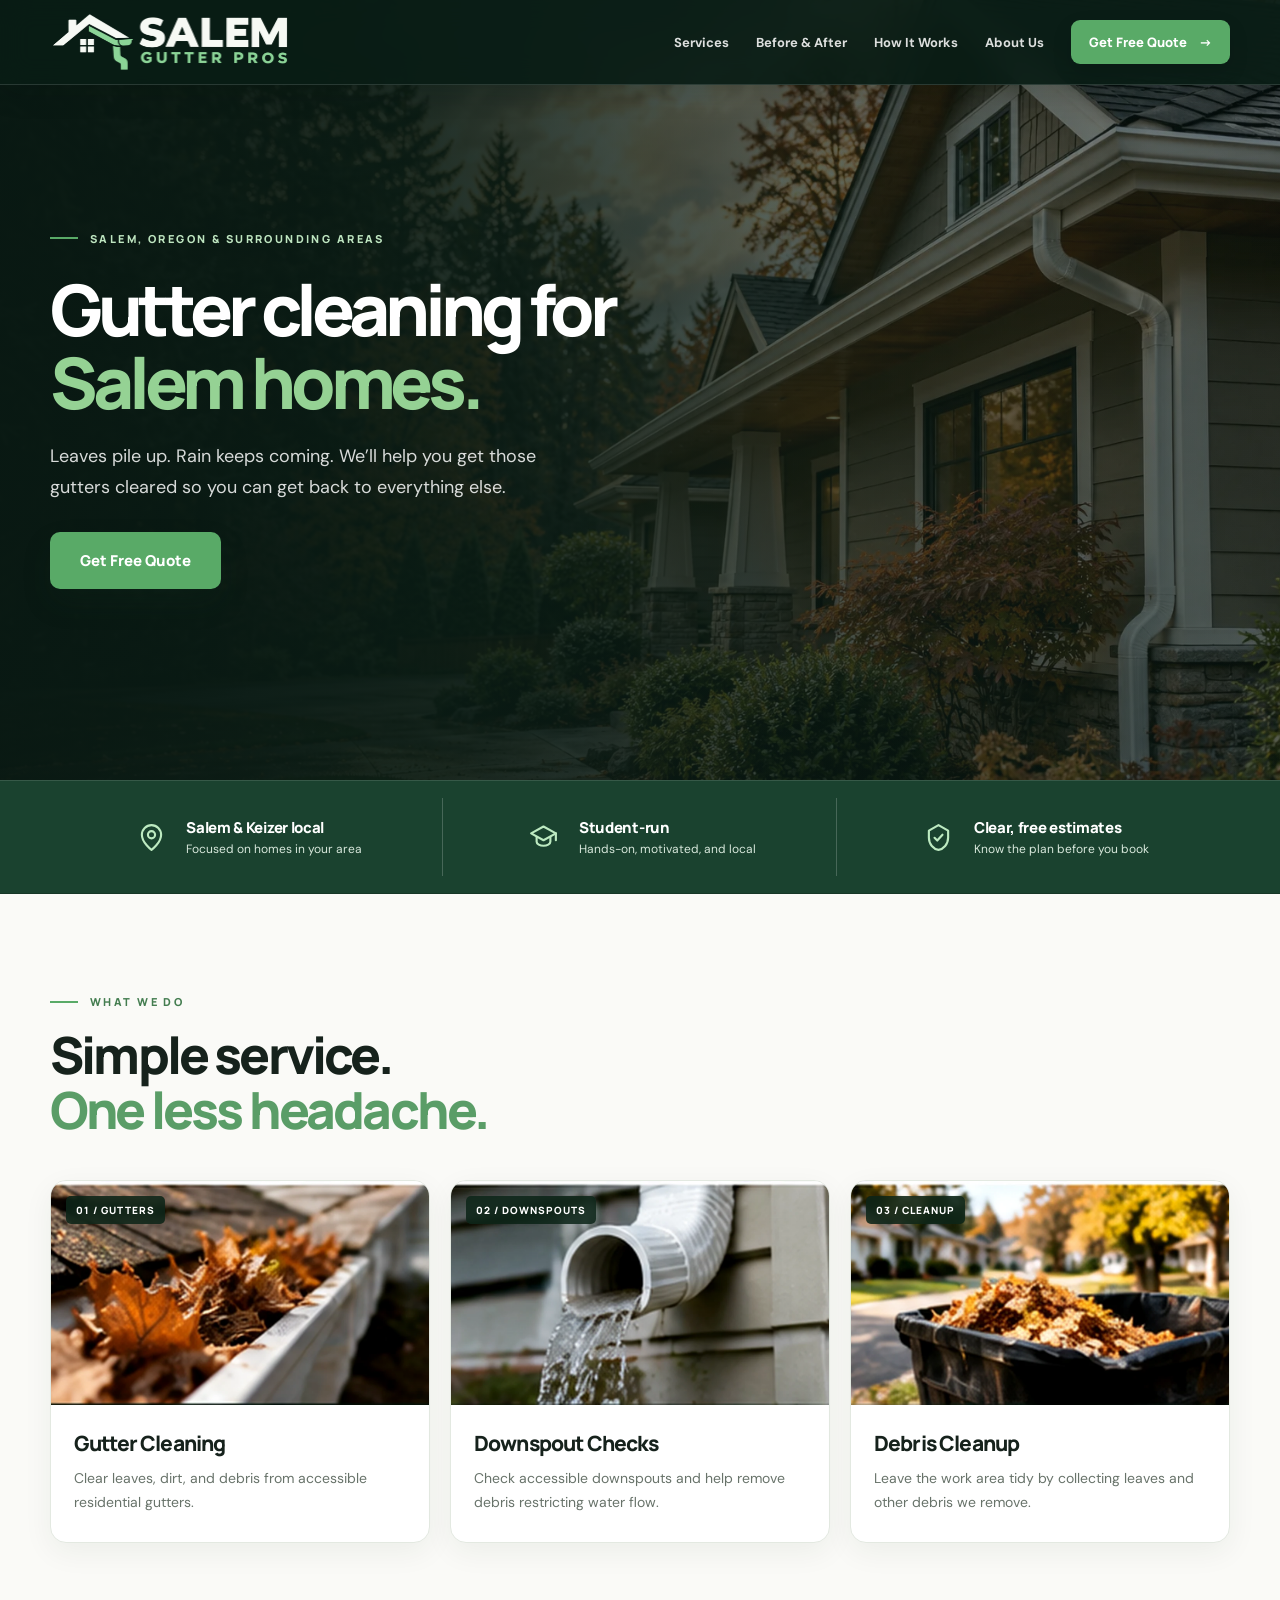
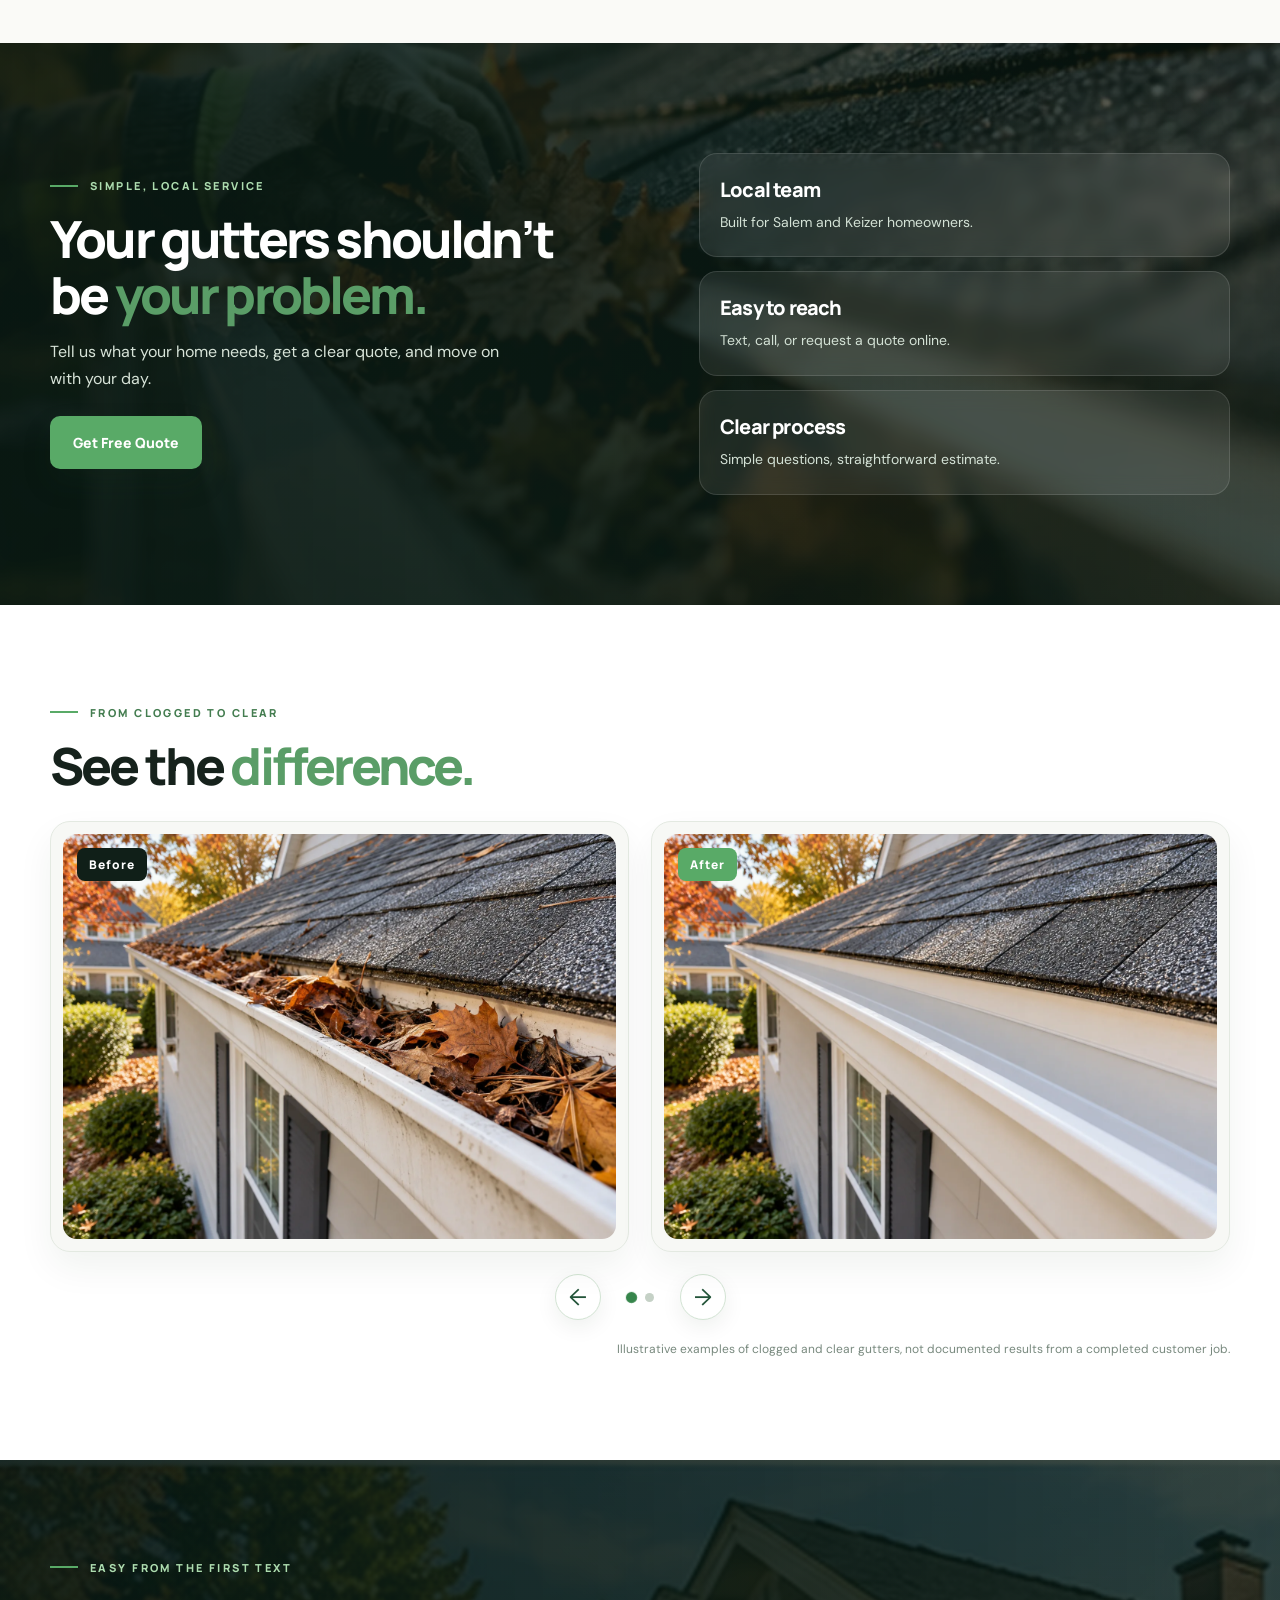
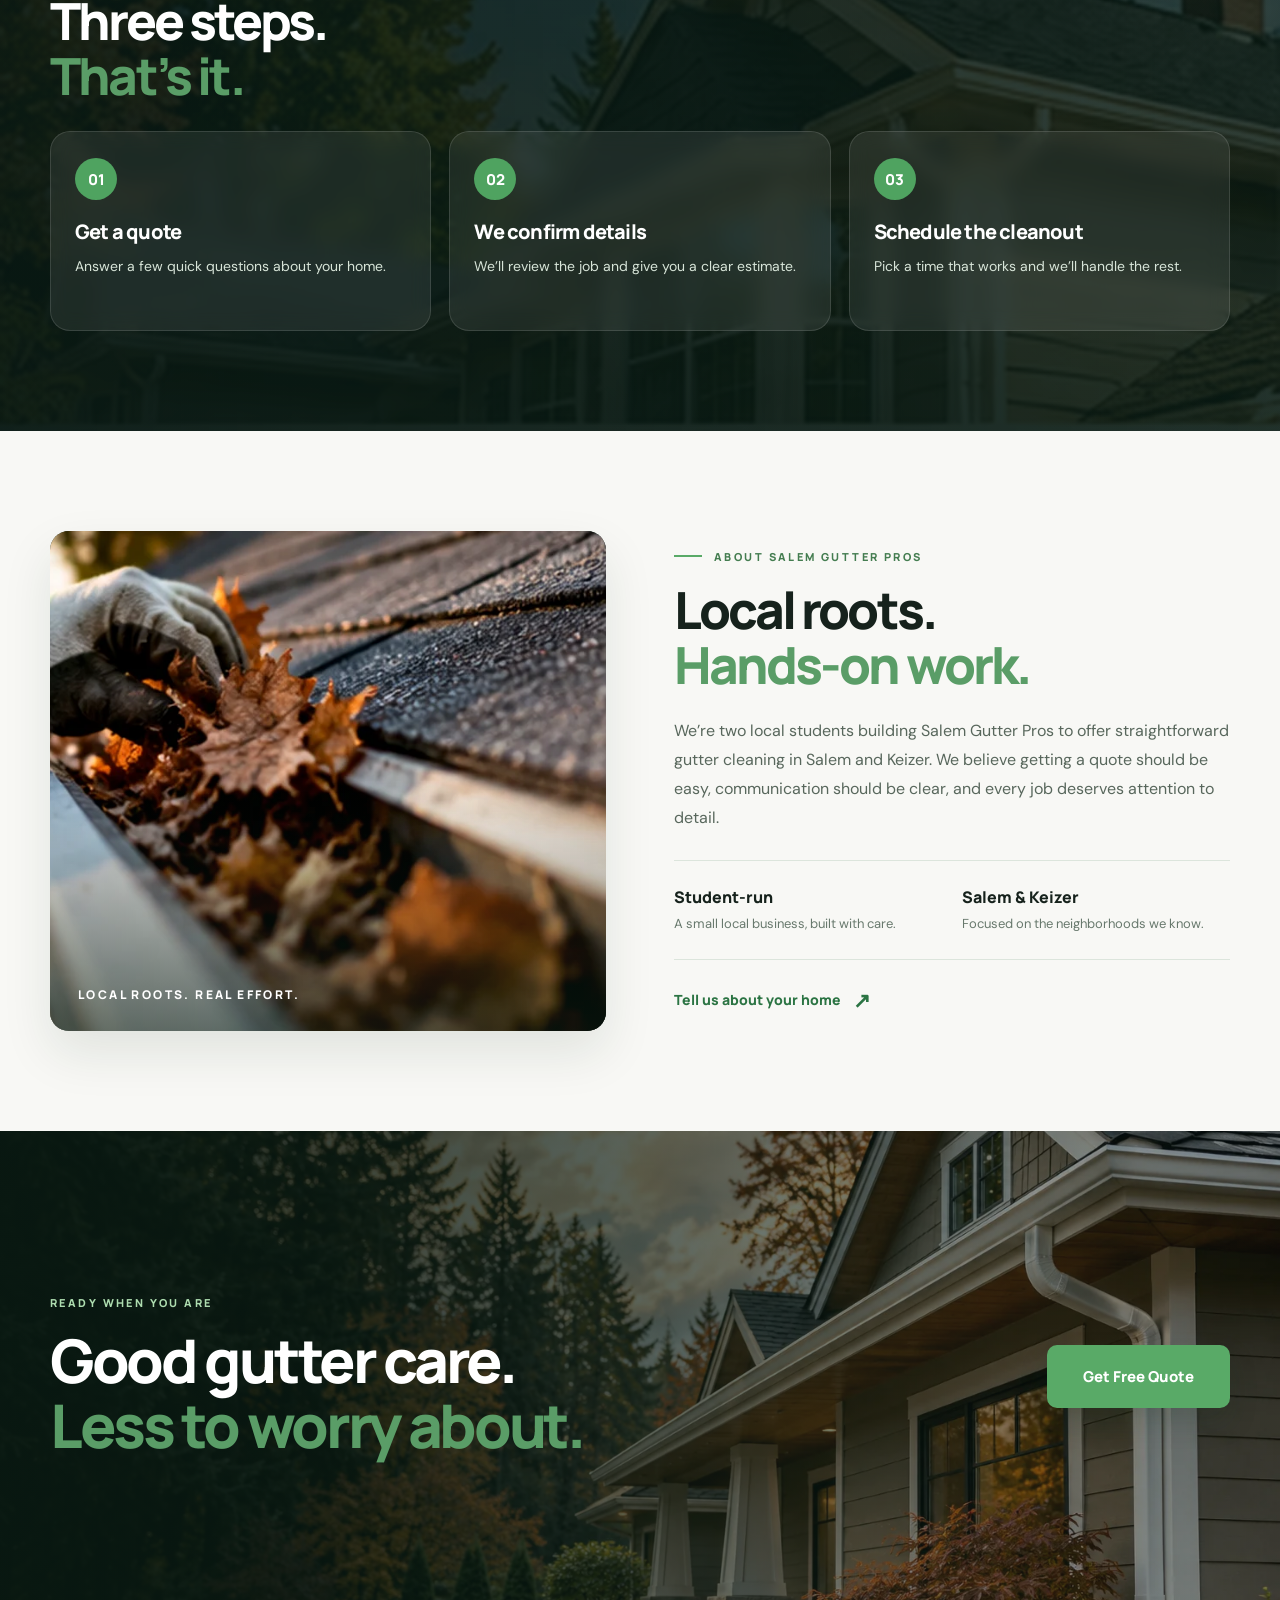
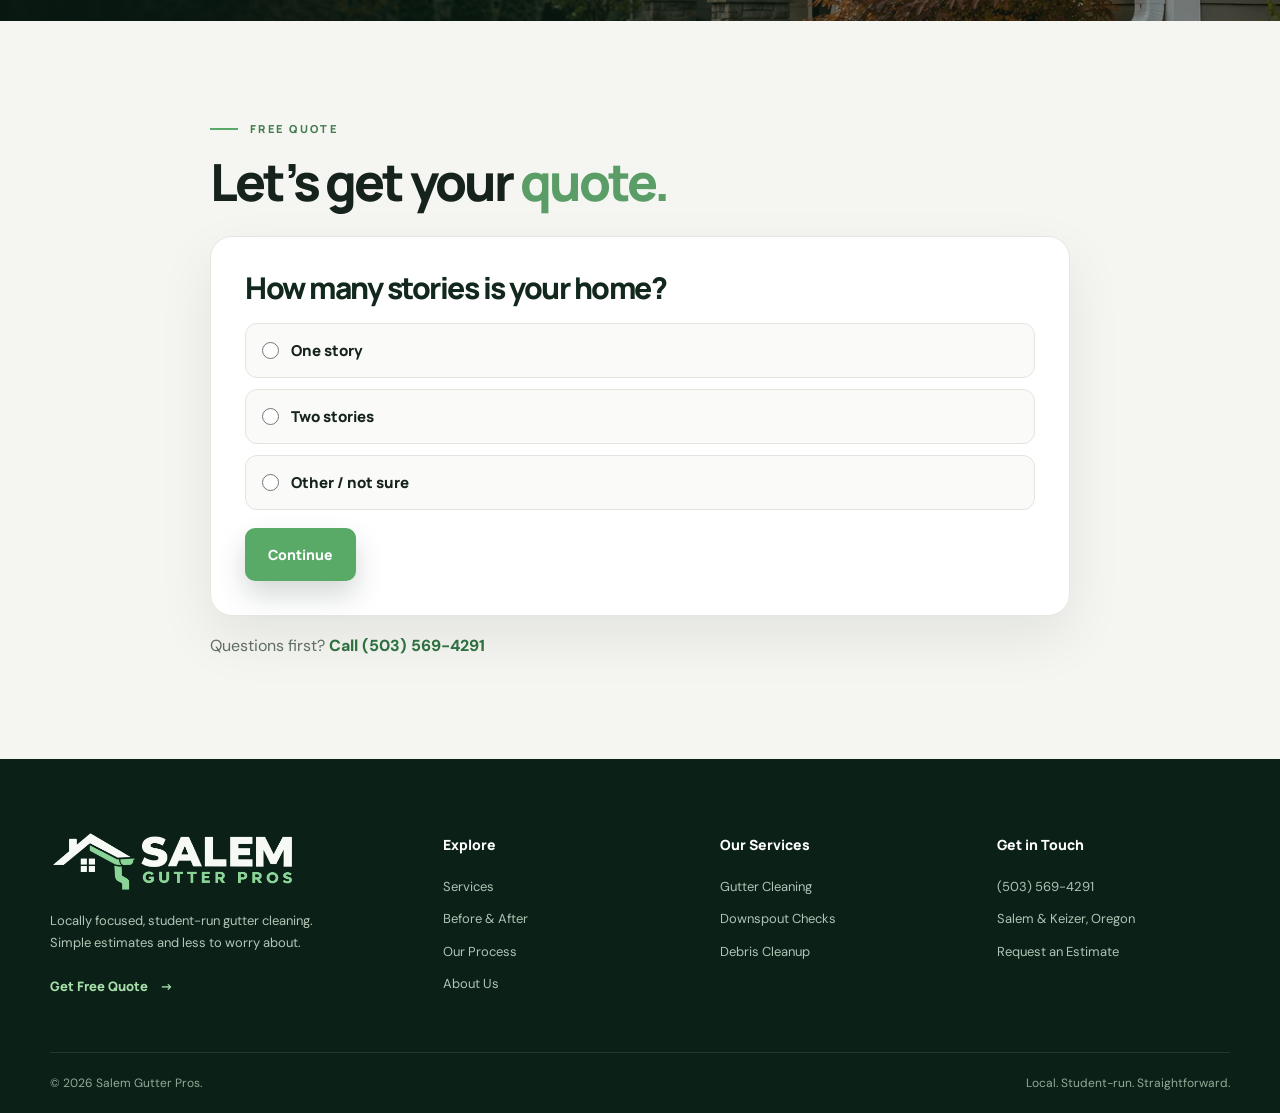
==== commit f853246c: "Add files via upload" ====
--- a/index.html
+++ b/index.html
@@ -34,7 +34,7 @@
 <a href="#about">About Us</a>
 </nav>
 <a class="nav-quote" href="#quote">Get Free Quote <span aria-hidden="true">→</span></a>
-<a class="nav-mobile-quote" href="#quote">Get Quote <span aria-hidden="true">→</span></a><button aria-controls="mobile-menu" aria-expanded="false" aria-label="Open menu" class="menu-toggle" id="menu-toggle" type="button">
+<button aria-controls="mobile-menu" aria-expanded="false" aria-label="Open menu" class="menu-toggle" id="menu-toggle" type="button">
 <span></span><span></span><span></span>
 </button>
 </div>
@@ -42,9 +42,9 @@
 <a href="#services">Services</a>
 <a href="#results">Before &amp; After</a>
 <a href="#how-it-works">How It Works</a>
-<a href="#quote">Get Free Quote</a>
+
 <a href="#about">About Us</a>
-</nav>
+<a class="mobile-menu-cta" href="#quote">Get Free Quote</a></nav>
 </header>
 <main id="main">
 <section aria-labelledby="hero-title" class="hero">
@@ -100,11 +100,11 @@
 <h2 id="services-title">Simple service.<br/><em>One less headache.</em></h2>
 </div>
 </div>
-<div class="service-grid service-grid-photos">
-<article class="service-card"><div class="service-image"><img alt="Fallen leaves collecting in a residential rain gutter" loading="lazy" src="gutter-leaves.webp"/><span class="service-number">01 / GUTTERS</span></div><div class="service-card-body"><h3>Gutter Cleaning</h3><p>Clear leaves, dirt, and debris from accessible residential gutters.</p></div></article>
-<article class="service-card"><div class="service-image"><img alt="Water flowing from a residential downspout" loading="lazy" src="downspout-water.webp"/><span class="service-number">02 / DOWNSPOUTS</span></div><div class="service-card-body"><h3>Downspout Checks</h3><p>Check accessible downspouts and help remove debris restricting water flow.</p></div></article>
-<article class="service-card"><div class="service-image"><img alt="Collected fall leaves and debris from outdoor cleanup" loading="lazy" src="leaf-debris.webp"/><span class="service-number">03 / CLEANUP</span></div><div class="service-card-body"><h3>Debris Cleanup</h3><p>Leave the work area tidy by collecting leaves and other debris we remove.</p></div></article>
-</div>
+<div aria-label="Gutter cleaning services" aria-roledescription="carousel" class="service-grid service-grid-photos" id="service-rail" role="region" tabindex="0">
+<article aria-label="1 of 3: Gutter Cleaning" class="service-card"><div class="service-image"><img alt="Fallen leaves collecting in a residential rain gutter" loading="lazy" src="gutter-leaves.webp"/><span class="service-number">01 / GUTTERS</span></div><div class="service-card-body"><h3>Gutter Cleaning</h3><p>Clear leaves, dirt, and debris from accessible residential gutters.</p></div></article>
+<article aria-label="2 of 3: Downspout Checks" class="service-card"><div class="service-image"><img alt="Water flowing from a residential downspout" loading="lazy" src="downspout-water.webp"/><span class="service-number">02 / DOWNSPOUTS</span></div><div class="service-card-body"><h3>Downspout Checks</h3><p>Check accessible downspouts and help remove debris restricting water flow.</p></div></article>
+<article aria-label="3 of 3: Debris Cleanup" class="service-card"><div class="service-image"><img alt="Collected fall leaves and debris from outdoor cleanup" loading="lazy" src="leaf-debris.webp"/><span class="service-number">03 / CLEANUP</span></div><div class="service-card-body"><h3>Debris Cleanup</h3><p>Leave the work area tidy by collecting leaves and other debris we remove.</p></div></article>
+</div><div aria-label="Browse services" class="service-controls"><button aria-label="Previous service" class="service-arrow" id="service-prev" type="button">←</button><div aria-label="Service selection" class="service-dots"><button aria-current="true" aria-label="View gutter cleaning" class="service-dot is-active" data-service-index="0" type="button"></button><button aria-label="View downspout checks" class="service-dot" data-service-index="1" type="button"></button><button aria-label="View debris cleanup" class="service-dot" data-service-index="2" type="button"></button></div><button aria-label="Next service" class="service-arrow" id="service-next" type="button">→</button></div>
 </div>
 </section>
 <section aria-labelledby="why-title" class="why-section" id="why-us">
@@ -139,19 +139,21 @@
 <div class="kicker"><span></span> FROM CLOGGED TO CLEAR</div>
 <h2 id="results-title">See the <em>difference.</em></h2>
 </div>
-</div>
+</div><div aria-label="Before and after gutter examples" aria-roledescription="carousel" class="comparison-carousel" id="comparison-carousel" role="region" tabindex="0">
+<div aria-label="1 of 2: White residential gutter" class="comparison-slide is-active" data-comparison-index="0">
 <div class="result-pair">
-<article class="result-panel">
-<div class="result-image-wrap"><img alt="Gutter clogged with leaves" src="before-gutter.webp"/><span class="result-tag before">Before</span></div>
-</article>
-<article class="result-panel">
-<div class="result-image-wrap"><img alt="Clean gutter from the same angle" src="after-gutter-realistic.webp"/><span class="result-tag after">After</span></div>
-</article>
-</div><div class="result-pair result-pair-extra">
-<article class="result-panel"><div class="result-image-wrap"><img alt="Closer view of leaf debris collecting in a residential gutter" decoding="async" loading="eager" src="before-downspout.webp"/><span class="result-tag before">Before</span></div></article>
-<article class="result-panel"><div class="result-image-wrap"><img alt="Closer matched-angle view of gutter after major debris is cleared" decoding="async" loading="eager" src="after-downspout.webp"/><span class="result-tag after">After</span></div></article>
-</div>
-<p class="visual-note">Illustrative gutter cleaning examples, not photographs of completed customer jobs.</p>
+<figure class="result-panel"><div class="result-image-wrap"><img alt="Residential white gutter packed with autumn leaves" loading="eager" src="before-gutter.webp"/><figcaption class="result-tag before">Before</figcaption></div></figure>
+<figure class="result-panel"><div class="result-image-wrap"><img alt="The same residential gutter angle, free of leaf buildup" loading="eager" src="after-first-clean.webp"/><figcaption class="result-tag after">After</figcaption></div></figure>
+</div></div>
+<div aria-label="2 of 2: Dark gutter roof edge" class="comparison-slide" data-comparison-index="1" hidden="">
+<div class="result-pair">
+<figure class="result-panel"><div class="result-image-wrap"><img alt="Dark gutter with leaves along a roof edge" loading="lazy" src="before-dark-gutter.webp"/><figcaption class="result-tag before">Before</figcaption></div></figure>
+<figure class="result-panel"><div class="result-image-wrap"><img alt="Dark gutter edge free of large leaf buildup, illustrative view" loading="lazy" src="after-dark-gutter.webp"/><figcaption class="result-tag after">After</figcaption></div></figure>
+</div></div>
+<div class="comparison-controls"><button aria-label="Previous before-and-after comparison" class="comparison-arrow" id="comparison-prev" type="button">←</button><div aria-label="Choose comparison" class="comparison-dots"><button aria-current="true" aria-label="View white gutter comparison" class="comparison-dot is-active" data-comparison-target="0" type="button"></button><button aria-label="View dark gutter comparison" class="comparison-dot" data-comparison-target="1" type="button"></button></div><button aria-label="Next before-and-after comparison" class="comparison-arrow" id="comparison-next" type="button">→</button></div>
+</div>
+
+<p class="visual-note">Illustrative examples of clogged and clear gutters, not documented results from a completed customer job.</p>
 </div>
 </section>
 <section aria-labelledby="steps-title" class="steps-section" id="how-it-works">
@@ -186,7 +188,7 @@
 <div class="about-image"><img alt="Gloved hands removing leaves from a gutter" loading="lazy" src="gutter-cleaning-detail.webp"/><div class="about-image-tag">LOCAL ROOTS. REAL EFFORT.</div></div>
 <div class="about-copy"><div class="kicker"><span></span> ABOUT SALEM GUTTER PROS</div>
 <h2 id="about-title">Local roots.<br/><em>Hands-on work.</em></h2>
-<p>We’re two local students building Salem Gutter Pros to offer straightforward gutter cleaning in Salem and Keizer. We believe getting a quote should be easy, communication should be clear, and every job deserves attention to detail.</p>
+<p>We’re two local students building Salem Gutter Pros to offer straightforward gutter cleaning in Salem and Keizer. We believe getting a quote should be easy, communication should be clear, and every job deserves attention to detail.</p><p class="about-mobile-description">A local, student-run team serving Salem and Keizer.</p>
 <div class="about-points"><div><strong>Student-run</strong><small>A small local business, built with care.</small></div><div><strong>Salem &amp; Keizer</strong><small>Focused on the neighborhoods we know.</small></div></div>
 <a class="about-link" href="#quote">Tell us about your home <span aria-hidden="true">↗</span></a>
 </div>
--- a/style.css
+++ b/style.css
@@ -362,3 +362,83 @@
  .service-card-body h3{font-size:15px}
 }
 @media(prefers-reduced-motion:reduce){html{scroll-behavior:auto}*,*:before,*:after{transition:none!important;animation:none!important}}
+
+/* V8 targeted improvements: retain V7's page design */
+/* A single before / after example is displayed at a time. */
+.comparison-carousel{position:relative;outline-offset:6px}
+.comparison-slide[hidden]{display:none!important}
+.comparison-slide{animation:comparison-enter .28s ease both}
+@keyframes comparison-enter{from{opacity:.45;transform:translateY(5px)}to{opacity:1;transform:translateY(0)}}
+.comparison-slide .result-pair{margin:0}
+.comparison-slide .result-panel{margin:0;min-width:0}
+.comparison-slide .result-image-wrap img{height:405px;object-fit:cover}
+.comparison-controls{display:flex;align-items:center;justify-content:center;gap:26px;margin:22px 0 2px}
+.comparison-arrow,.service-arrow{width:46px;height:46px;border-radius:50%;border:1px solid #d3e4d4;background:white;color:#235439;display:grid;place-items:center;font-size:23px;line-height:1;box-shadow:0 7px 22px rgba(12,39,20,.07);transition:background .2s,transform .2s,box-shadow .2s}
+.comparison-arrow:hover,.service-arrow:hover{background:#e9f5e9;transform:translateY(-2px);box-shadow:0 10px 25px rgba(12,39,20,.12)}
+.comparison-dots,.service-dots{display:flex;align-items:center;justify-content:center;gap:9px}
+.comparison-dot,.service-dot{width:9px;height:9px;border-radius:50%;background:#c5d1c6;padding:0;border:0;transition:background .2s,transform .2s}
+.comparison-dot.is-active,.service-dot.is-active{background:#36854b;transform:scale(1.25)}
+/* Service navigation appears only on mobile. */
+.service-controls{display:none}
+/* Preserve the same about content on desktop. */
+.about-mobile-description{display:none}
+
+@media(max-width:820px){
+ /* Full-bleed, full-height menu. No gaps left or right. */
+ .site-header{z-index:120;background:#102b20}
+ .nav-shell{position:relative;min-height:74px}
+ .nav-mobile-quote{display:none!important}
+ .menu-toggle{display:flex;flex-direction:column;align-items:center;justify-content:center;gap:5px;margin-left:auto;width:46px;height:46px;padding:0;border:0;background:transparent;border-radius:9px}
+ .menu-toggle span{width:26px;height:2px;background:#fff;margin:0;transform-origin:center;transition:transform .2s,opacity .2s}
+ .menu-toggle[aria-expanded="true"] span:first-child{transform:translateY(7px) rotate(45deg)}
+ .menu-toggle[aria-expanded="true"] span:nth-child(2){opacity:0}
+ .menu-toggle[aria-expanded="true"] span:last-child{transform:translateY(-7px) rotate(-45deg)}
+ .mobile-menu{position:fixed;top:74px;left:0;right:0;width:100%;height:calc(100dvh - 74px);max-height:none;border:0;border-radius:0;box-shadow:none;background:#102b20;display:flex;flex-direction:column;align-items:stretch;justify-content:center;gap:0;overflow-y:auto;padding:clamp(20px,5vh,55px) max(22px,calc((100vw - 570px)/2)) calc(24px + env(safe-area-inset-bottom));}
+ .mobile-menu a{display:block;text-align:center;padding:18px 15px;border-bottom:1px solid rgba(255,255,255,.12);font:800 clamp(18px,3.5vw,23px) var(--heading);color:#fff}
+ .mobile-menu a:not(.mobile-menu-cta):hover{color:#a6dda9}
+ .mobile-menu a.mobile-menu-cta{margin-top:clamp(24px,5vh,46px);border:0;border-radius:12px;background:#59aa67;color:white;padding:21px 16px;font-size:18px;box-shadow:0 14px 38px rgba(3,17,8,.29);transition:background .2s,transform .2s}
+ .mobile-menu a.mobile-menu-cta:hover{background:#71c37d;transform:translateY(-2px)}
+ body.menu-open .mobile-sticky{display:none!important}
+ .service-grid.service-grid-photos{display:flex;gap:14px;overflow-x:auto;scroll-snap-type:x mandatory;scroll-padding:0 18px;scrollbar-width:none;-webkit-overflow-scrolling:touch;overscroll-behavior-inline:contain;padding-bottom:10px;touch-action:pan-x pan-y}
+ .service-grid.service-grid-photos::-webkit-scrollbar{display:none}
+ .service-grid-photos .service-card,.service-grid-photos .service-card:last-child{flex:0 0 calc(100% - 38px);min-width:0;display:flex;flex-direction:column;grid-column:auto;scroll-snap-align:start;overflow:hidden}
+ .service-image,.service-grid-photos .service-card:last-child .service-image{height:235px;min-height:0}
+ .service-card-body{padding:23px 22px}
+ .service-number{display:block}
+ .service-controls{display:flex;justify-content:center;align-items:center;gap:23px;margin-top:13px}
+ .comparison-slide .result-image-wrap img{height:315px}
+ .about-layout{display:flex;flex-direction:column;align-items:stretch;gap:25px}
+ .about-copy{order:0}
+ .about-image{order:1}
+ .about-copy>p:not(.about-mobile-description),.about-points,.about-link{display:none}
+ .about-mobile-description{display:block;color:#627167;max-width:420px;margin:14px 0 0;font-size:15px;line-height:1.6}
+ .about-copy h2{margin-bottom:12px}
+}
+@media(max-width:580px){
+ .nav-shell{min-height:70px}
+ .mobile-menu{top:70px;height:calc(100dvh - 70px);padding:24px 22px calc(28px + env(safe-area-inset-bottom))}
+ .mobile-menu a{padding:18px 14px;font-size:20px}
+ .hero .eyebrow{display:none}
+ .hero-content{padding-top:98px}
+ .hero{min-height:565px}
+ .hero-content{min-height:565px}
+ .service-grid.service-grid-photos{gap:14px}
+ .service-grid-photos .service-card,.service-grid-photos .service-card:last-child{flex-basis:calc(100% - 33px)}
+ .service-image,.service-grid-photos .service-card:last-child .service-image{height:205px;min-height:0}
+ .service-card-body{padding:20px 20px 23px}
+ .service-card-body h3{font-size:20px}
+ .service-card-body p{font-size:13px}
+ .comparison-slide .result-pair{gap:9px;grid-template-columns:1fr 1fr}
+ .comparison-slide .result-panel{padding:5px}
+ .comparison-slide .result-image-wrap img{height:220px}
+ .comparison-controls{gap:20px;margin-top:16px}
+ .comparison-arrow,.service-arrow{width:43px;height:43px}
+ .about-image,.about-image img{min-height:230px;height:260px}
+ .about-image-tag{font-size:10px}
+ .about-copy .kicker{margin-bottom:14px}
+ .about-copy h2{font-size:clamp(2.4rem,9.4vw,3.2rem)}
+}
+@media(max-width:370px){
+ .mobile-menu a{padding:15px 10px;font-size:18px}
+ .comparison-slide .result-image-wrap img{height:185px}
+}
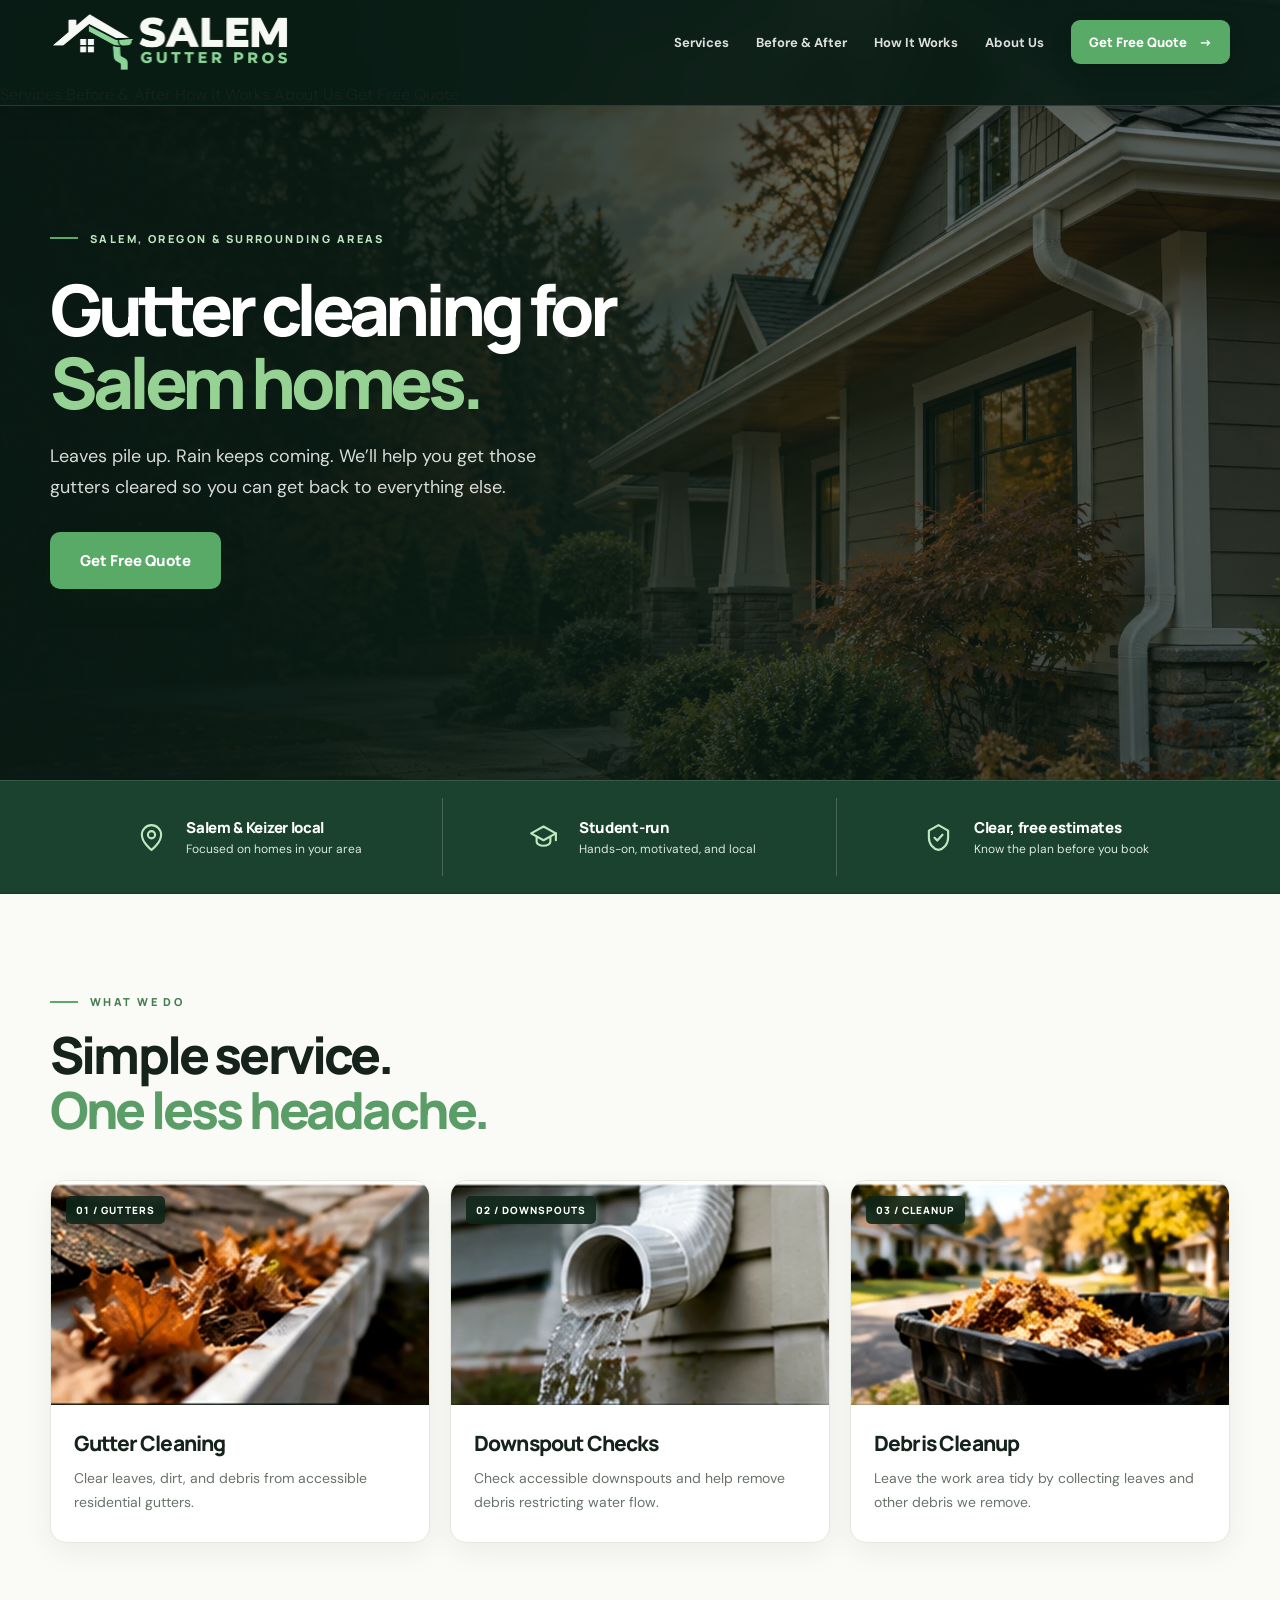
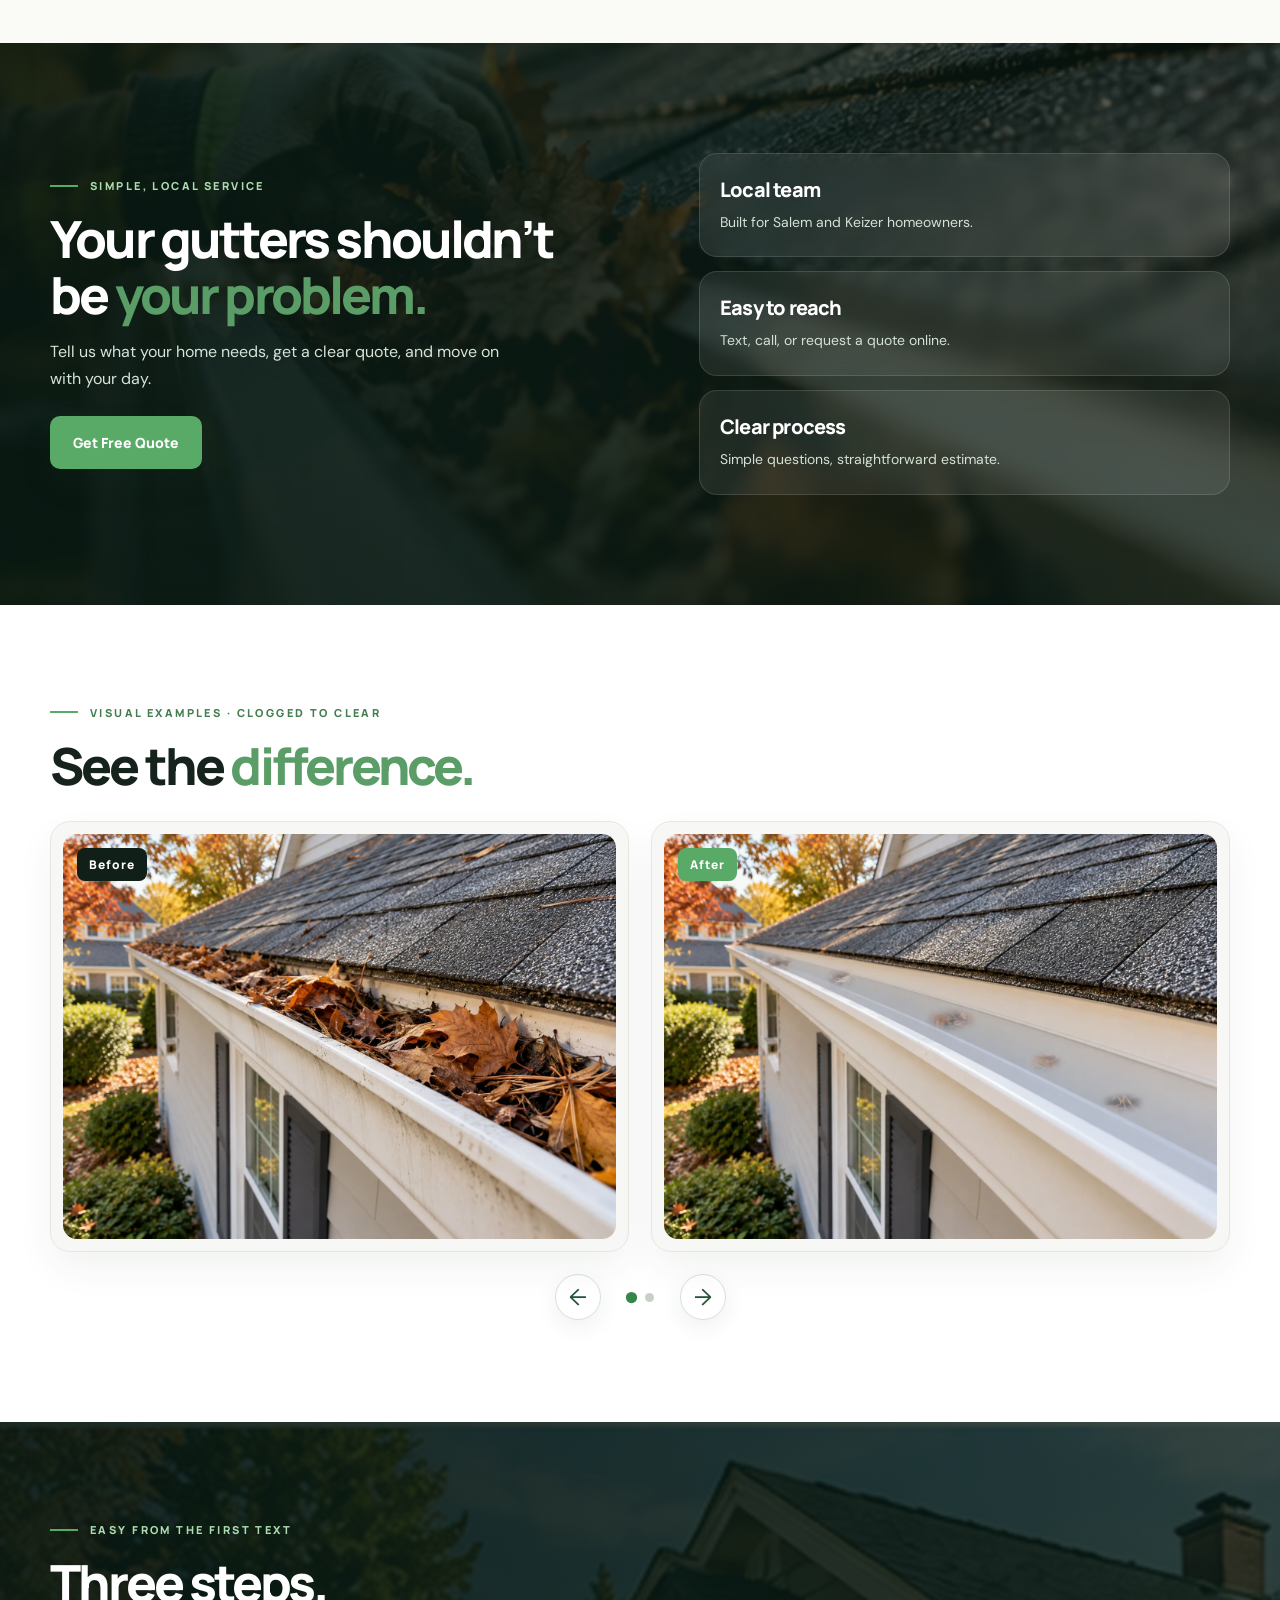
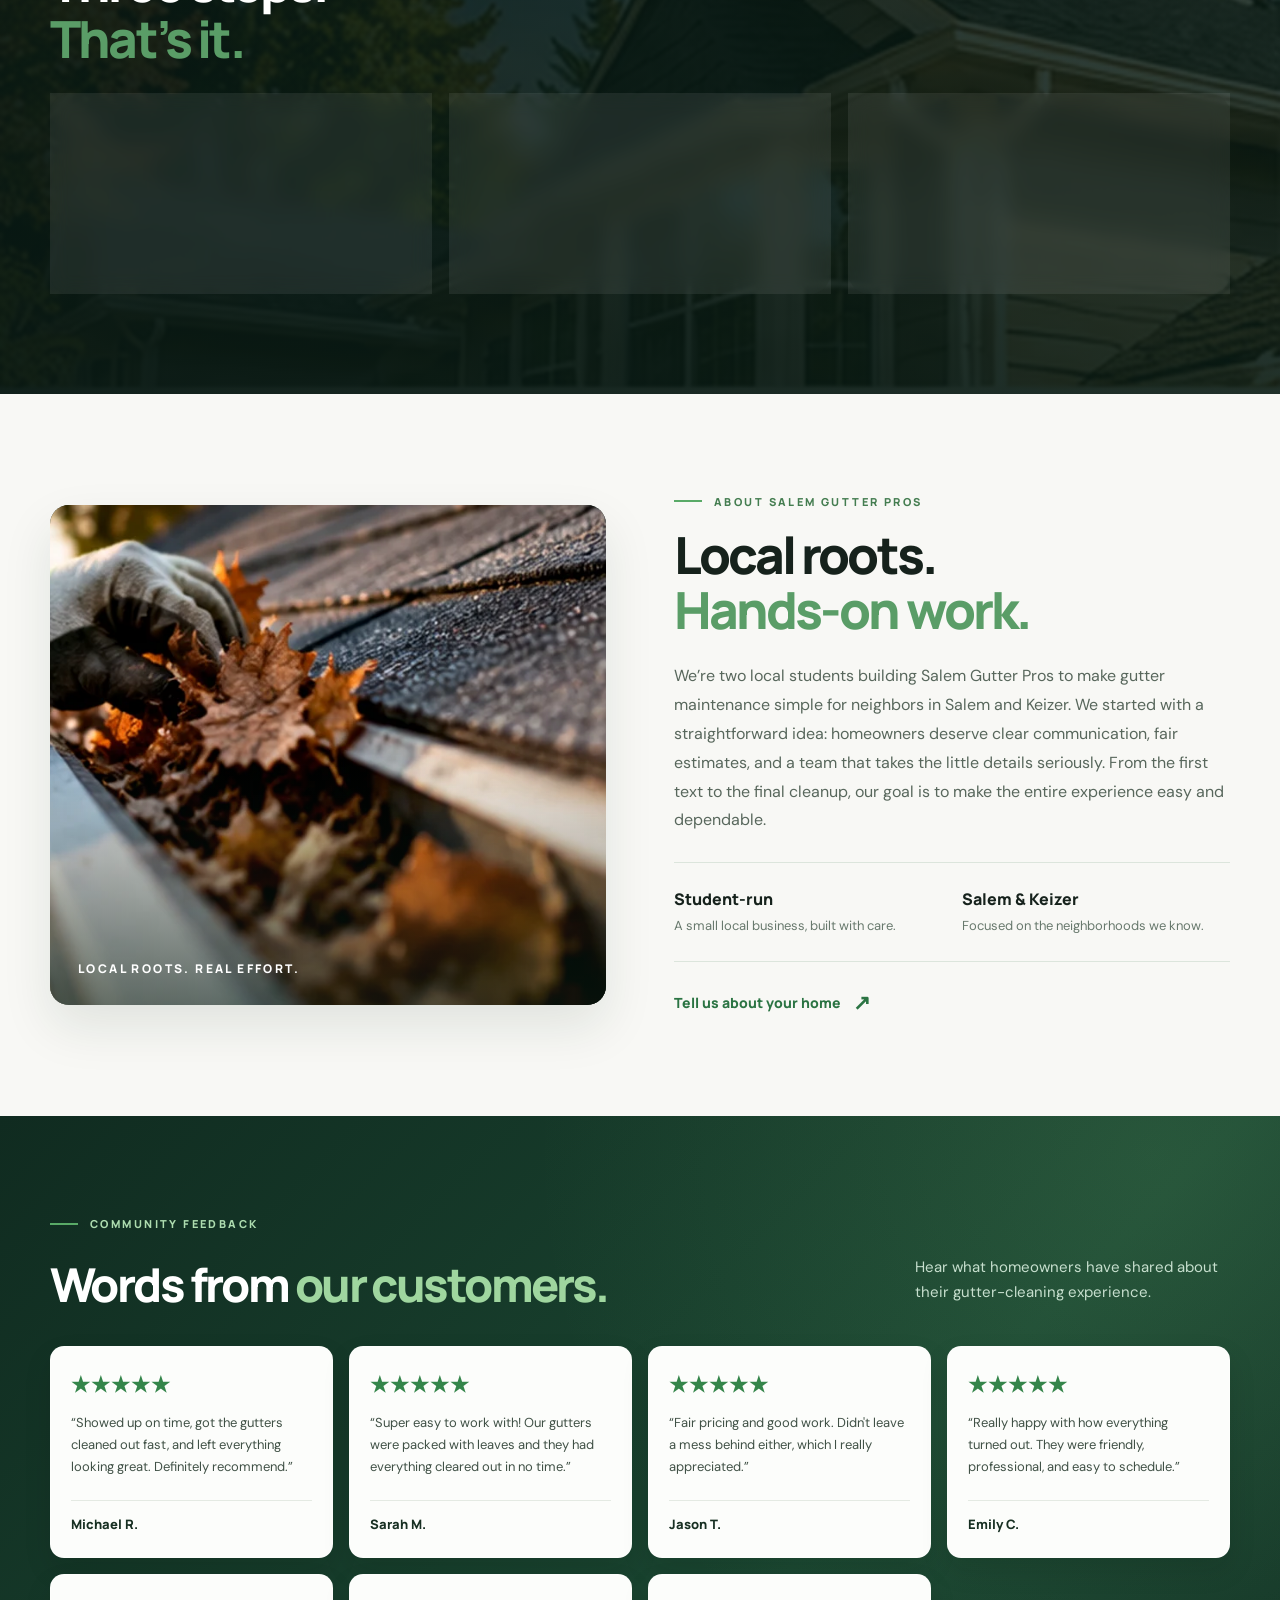
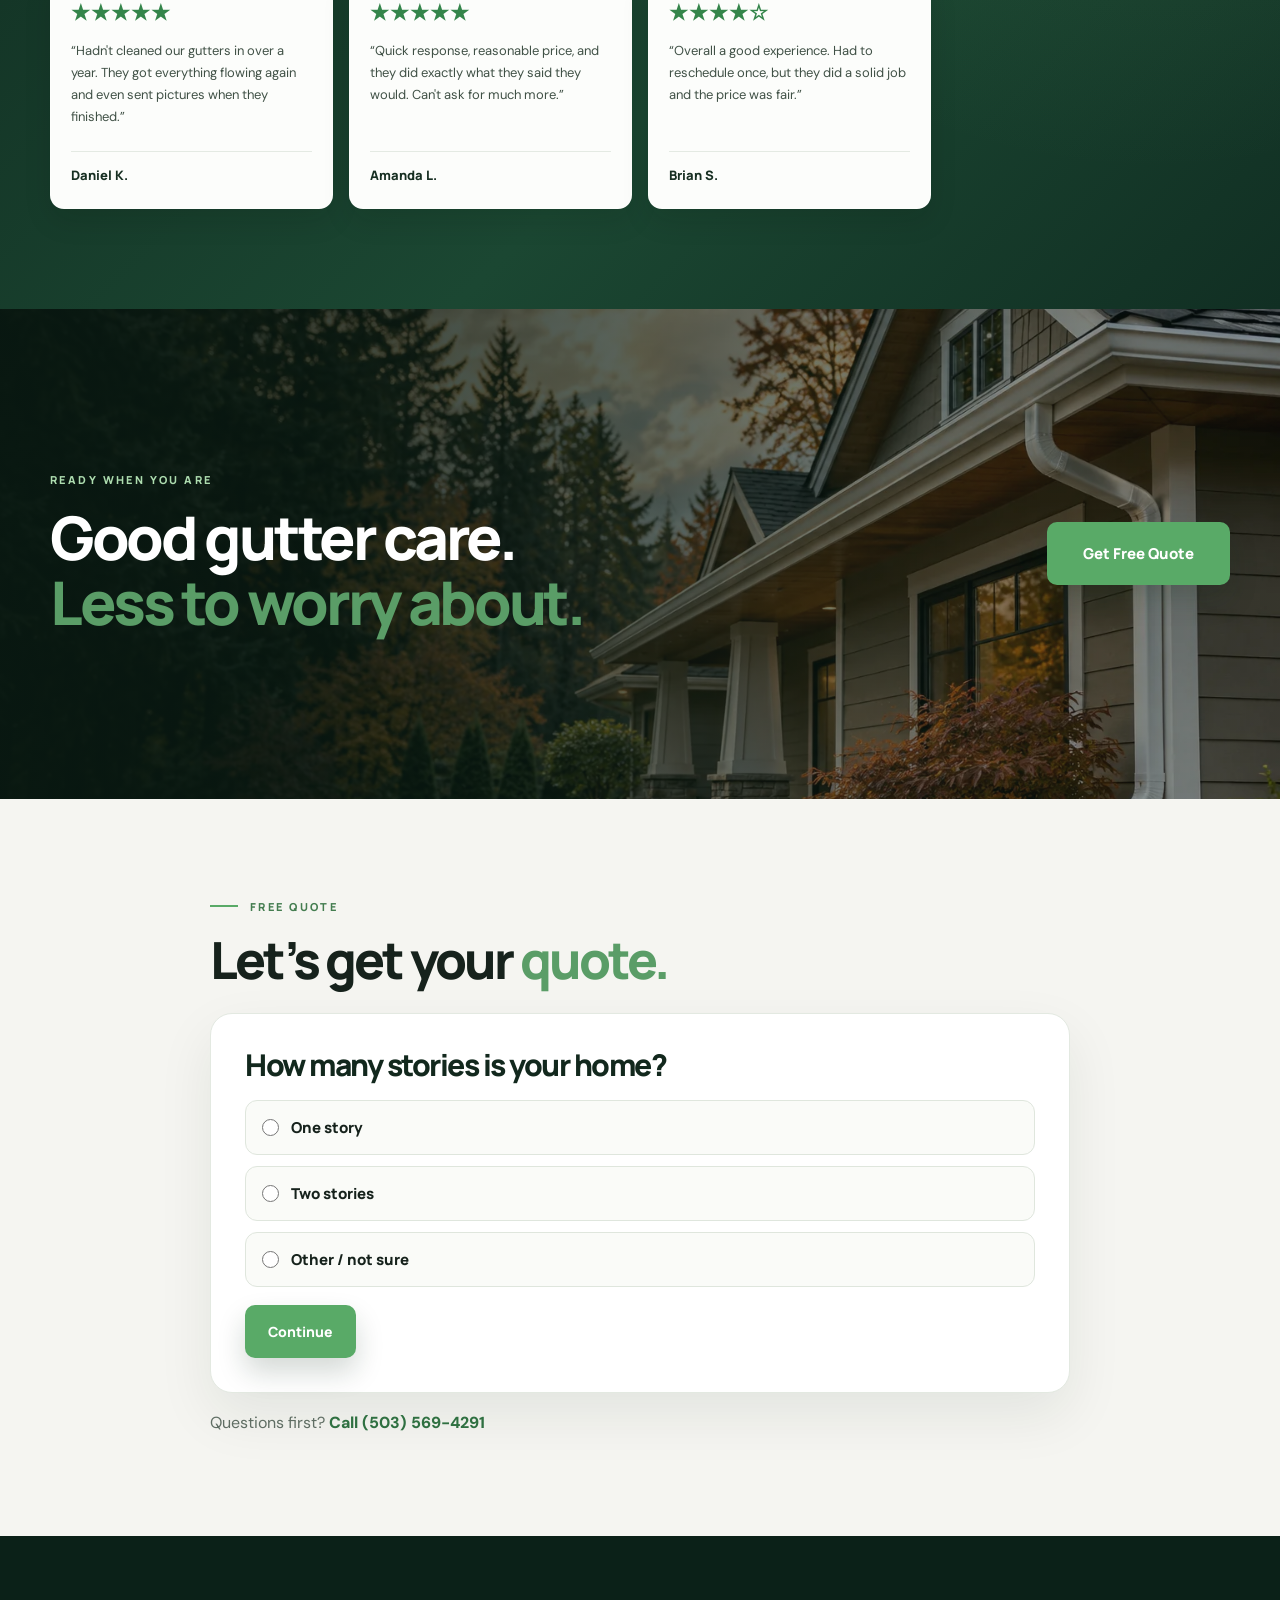
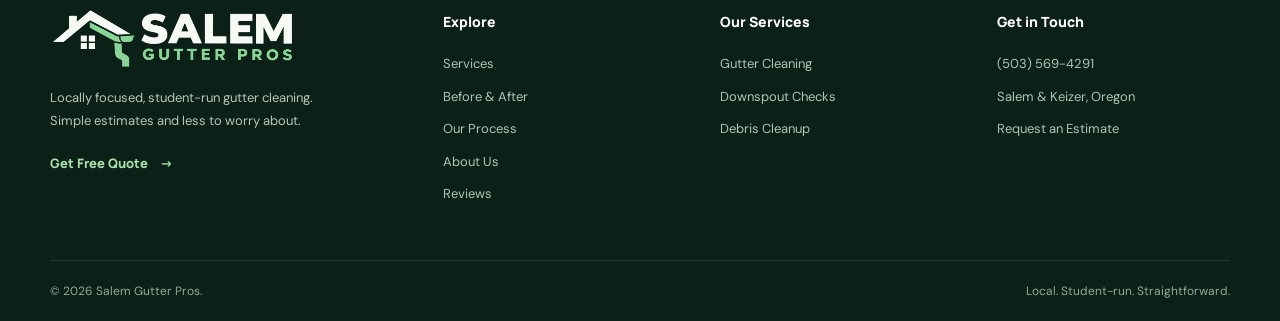
==== commit 13e44d8d: "Add files via upload" ====
--- a/index.html
+++ b/index.html
@@ -38,11 +38,10 @@
 <span></span><span></span><span></span>
 </button>
 </div>
-<nav aria-label="Mobile navigation" class="mobile-menu" hidden="" id="mobile-menu">
+<nav aria-hidden="true" aria-label="Mobile navigation" class="mobile-menu" id="mobile-menu" inert="">
 <a href="#services">Services</a>
 <a href="#results">Before &amp; After</a>
 <a href="#how-it-works">How It Works</a>
-
 <a href="#about">About Us</a>
 <a class="mobile-menu-cta" href="#quote">Get Free Quote</a></nav>
 </header>
@@ -136,24 +135,23 @@
 <div class="container">
 <div class="section-heading compare-heading">
 <div>
-<div class="kicker"><span></span> FROM CLOGGED TO CLEAR</div>
+<div class="kicker"><span></span> VISUAL EXAMPLES · CLOGGED TO CLEAR</div>
 <h2 id="results-title">See the <em>difference.</em></h2>
 </div>
-</div><div aria-label="Before and after gutter examples" aria-roledescription="carousel" class="comparison-carousel" id="comparison-carousel" role="region" tabindex="0">
-<div aria-label="1 of 2: White residential gutter" class="comparison-slide is-active" data-comparison-index="0">
+</div><div aria-label="Before and after gutter examples" aria-roledescription="carousel" class="comparison-carousel" id="comparison-carousel" role="region" tabindex="0"><div class="comparison-stage"><div aria-hidden="false" aria-label="1 of 2: White residential gutter" class="comparison-slide is-active" data-comparison-index="0">
 <div class="result-pair">
 <figure class="result-panel"><div class="result-image-wrap"><img alt="Residential white gutter packed with autumn leaves" loading="eager" src="before-gutter.webp"/><figcaption class="result-tag before">Before</figcaption></div></figure>
-<figure class="result-panel"><div class="result-image-wrap"><img alt="The same residential gutter angle, free of leaf buildup" loading="eager" src="after-first-clean.webp"/><figcaption class="result-tag after">After</figcaption></div></figure>
-</div></div>
-<div aria-label="2 of 2: Dark gutter roof edge" class="comparison-slide" data-comparison-index="1" hidden="">
+<figure class="result-panel"><div class="result-image-wrap"><img alt="Same residential gutter after larger leaf buildup has been removed, with minor residue visible" loading="eager" src="after-gutter-realistic.webp"/><figcaption class="result-tag after">After</figcaption></div></figure>
+</div></div><div aria-hidden="true" aria-label="2 of 2: A closer gutter view" class="comparison-slide" data-comparison-index="1">
 <div class="result-pair">
-<figure class="result-panel"><div class="result-image-wrap"><img alt="Dark gutter with leaves along a roof edge" loading="lazy" src="before-dark-gutter.webp"/><figcaption class="result-tag before">Before</figcaption></div></figure>
-<figure class="result-panel"><div class="result-image-wrap"><img alt="Dark gutter edge free of large leaf buildup, illustrative view" loading="lazy" src="after-dark-gutter.webp"/><figcaption class="result-tag after">After</figcaption></div></figure>
-</div></div>
-<div class="comparison-controls"><button aria-label="Previous before-and-after comparison" class="comparison-arrow" id="comparison-prev" type="button">←</button><div aria-label="Choose comparison" class="comparison-dots"><button aria-current="true" aria-label="View white gutter comparison" class="comparison-dot is-active" data-comparison-target="0" type="button"></button><button aria-label="View dark gutter comparison" class="comparison-dot" data-comparison-target="1" type="button"></button></div><button aria-label="Next before-and-after comparison" class="comparison-arrow" id="comparison-next" type="button">→</button></div>
-</div>
-
-<p class="visual-note">Illustrative examples of clogged and clear gutters, not documented results from a completed customer job.</p>
+<figure class="result-panel"><div class="result-image-wrap"><img alt="Closer view into a residential gutter with a heavy layer of fallen leaves and pine needles" loading="lazy" src="before-downspout.webp"/><figcaption class="result-tag before">Before</figcaption></div></figure>
+<figure class="result-panel"><div class="result-image-wrap"><img alt="Closer view inside an emptied gutter with a few residual leaf fragments and marks" loading="lazy" src="after-downspout.webp"/><figcaption class="result-tag after">After</figcaption></div></figure>
+</div></div></div>
+
+
+<div class="comparison-controls"><button aria-label="Previous before-and-after comparison" class="comparison-arrow" id="comparison-prev" type="button">←</button><div aria-label="Choose comparison" class="comparison-dots"><button aria-current="true" aria-label="View white gutter comparison" class="comparison-dot is-active" data-comparison-target="0" type="button"></button><button aria-label="View closer gutter comparison" class="comparison-dot" data-comparison-target="1" type="button"></button></div><button aria-label="Next before-and-after comparison" class="comparison-arrow" id="comparison-next" type="button">→</button></div>
+</div>
+
 </div>
 </section>
 <section aria-labelledby="steps-title" class="steps-section" id="how-it-works">
@@ -188,11 +186,11 @@
 <div class="about-image"><img alt="Gloved hands removing leaves from a gutter" loading="lazy" src="gutter-cleaning-detail.webp"/><div class="about-image-tag">LOCAL ROOTS. REAL EFFORT.</div></div>
 <div class="about-copy"><div class="kicker"><span></span> ABOUT SALEM GUTTER PROS</div>
 <h2 id="about-title">Local roots.<br/><em>Hands-on work.</em></h2>
-<p>We’re two local students building Salem Gutter Pros to offer straightforward gutter cleaning in Salem and Keizer. We believe getting a quote should be easy, communication should be clear, and every job deserves attention to detail.</p><p class="about-mobile-description">A local, student-run team serving Salem and Keizer.</p>
+<p>We’re two local students building Salem Gutter Pros to make gutter maintenance simple for neighbors in Salem and Keizer. We started with a straightforward idea: homeowners deserve clear communication, fair estimates, and a team that takes the little details seriously. From the first text to the final cleanup, our goal is to make the entire experience easy and dependable.</p><p class="about-mobile-description">We’re two local students starting a gutter-cleaning business for Salem and Keizer homeowners. Our goal is simple: easy quotes, clear communication, and careful work without the hassle.</p>
 <div class="about-points"><div><strong>Student-run</strong><small>A small local business, built with care.</small></div><div><strong>Salem &amp; Keizer</strong><small>Focused on the neighborhoods we know.</small></div></div>
 <a class="about-link" href="#quote">Tell us about your home <span aria-hidden="true">↗</span></a>
 </div>
-</div></section><section class="cta-band">
+</div></section><section aria-labelledby="reviews-title" class="reviews-section section-pad" id="reviews"><div class="container"><div class="reviews-intro"><div class="kicker kicker-light"><span></span> COMMUNITY FEEDBACK</div><h2 id="reviews-title">Words from <em>our customers.</em></h2><p>Hear what homeowners have shared about their gutter-cleaning experience.</p></div><div aria-label="Customer reviews" class="reviews-grid"><article class="review-card"><div aria-label="5 out of 5 stars" class="review-stars">★★★★★</div><p>“Showed up on time, got the gutters cleaned out fast, and left everything looking great. Definitely recommend.”</p><div class="review-author">Michael R.</div></article><article class="review-card"><div aria-label="5 out of 5 stars" class="review-stars">★★★★★</div><p>“Super easy to work with! Our gutters were packed with leaves and they had everything cleared out in no time.”</p><div class="review-author">Sarah M.</div></article><article class="review-card"><div aria-label="5 out of 5 stars" class="review-stars">★★★★★</div><p>“Fair pricing and good work. Didn't leave a mess behind either, which I really appreciated.”</p><div class="review-author">Jason T.</div></article><article class="review-card"><div aria-label="5 out of 5 stars" class="review-stars">★★★★★</div><p>“Really happy with how everything turned out. They were friendly, professional, and easy to schedule.”</p><div class="review-author">Emily C.</div></article><article class="review-card"><div aria-label="5 out of 5 stars" class="review-stars">★★★★★</div><p>“Hadn't cleaned our gutters in over a year. They got everything flowing again and even sent pictures when they finished.”</p><div class="review-author">Daniel K.</div></article><article class="review-card"><div aria-label="5 out of 5 stars" class="review-stars">★★★★★</div><p>“Quick response, reasonable price, and they did exactly what they said they would. Can't ask for much more.”</p><div class="review-author">Amanda L.</div></article><article class="review-card"><div aria-label="4 out of 5 stars" class="review-stars">★★★★☆</div><p>“Overall a good experience. Had to reschedule once, but they did a solid job and the price was fair.”</p><div class="review-author">Brian S.</div></article></div></div></section><section class="cta-band">
 <div aria-hidden="true" class="cta-photo"></div>
 <div aria-hidden="true" class="cta-overlay"></div>
 <div class="container cta-content">
@@ -281,7 +279,7 @@
 <footer class="footer">
 <div class="container footer-main">
 <div class="footer-intro"><a class="footer-brand" href="#top"><img alt="Salem Gutter Pros" height="60" src="logo-header.png" width="245"/></a><p>Locally focused, student-run gutter cleaning. Simple estimates and less to worry about.</p><a class="footer-cta" href="#quote">Get Free Quote <span aria-hidden="true">→</span></a></div>
-<div class="footer-links"><h3>Explore</h3><a href="#services">Services</a><a href="#results">Before &amp; After</a><a href="#how-it-works">Our Process</a><a href="#about">About Us</a></div>
+<div class="footer-links"><h3>Explore</h3><a href="#services">Services</a><a href="#results">Before &amp; After</a><a href="#how-it-works">Our Process</a><a href="#about">About Us</a><a href="#reviews">Reviews</a></div>
 <div class="footer-links"><h3>Our Services</h3><a href="#services">Gutter Cleaning</a><a href="#services">Downspout Checks</a><a href="#services">Debris Cleanup</a></div>
 <div class="footer-links"><h3>Get in Touch</h3><a href="tel:+15035694291">(503) 569-4291</a><span>Salem &amp; Keizer, Oregon</span><a href="#quote">Request an Estimate</a></div>
 </div>
--- a/style.css
+++ b/style.css
@@ -442,3 +442,79 @@
  .mobile-menu a{padding:15px 10px;font-size:18px}
  .comparison-slide .result-image-wrap img{height:185px}
 }
+
+/* V9: soft, layout-stable comparison carousel. Both images stay in the same
+   measured grid area, so advancing cannot jerk surrounding content. */
+.comparison-stage{display:grid;position:relative;isolation:isolate}
+.comparison-stage .comparison-slide,
+.comparison-stage .comparison-slide[hidden]{
+  grid-area:1 / 1;display:block!important;position:relative;
+  visibility:hidden;opacity:0;pointer-events:none;
+  transform:translateX(18px) scale(.992);
+  transition:opacity .42s ease,transform .42s cubic-bezier(.22,1,.36,1),visibility 0s linear .42s;
+  animation:none;z-index:0;
+}
+.comparison-stage .comparison-slide.is-active{
+  visibility:visible;opacity:1;pointer-events:auto;
+  transform:translateX(0) scale(1);
+  transition:opacity .42s ease,transform .42s cubic-bezier(.22,1,.36,1),visibility 0s;
+  z-index:1;
+}
+/* Review block: dark to contrast with the lighter About Us section. */
+.reviews-section{background:linear-gradient(135deg,#102b20 0%,#1b4732 60%,#112f23 100%);color:white;position:relative;overflow:hidden}
+.reviews-section::before{content:"";position:absolute;inset:0;pointer-events:none;background:radial-gradient(circle at 90% 5%,rgba(139,207,129,.12),transparent 45%)}
+.reviews-section .container{position:relative}
+.reviews-intro{display:flex;align-items:flex-end;justify-content:space-between;gap:24px;margin-bottom:36px;flex-wrap:wrap}
+.reviews-intro h2{max-width:660px;color:white;font-size:clamp(2.3rem,3.65vw,4rem)}
+.reviews-intro h2 em{color:#9fd69f}
+.reviews-intro p{max-width:315px;margin:0 0 5px;font-size:15px;line-height:1.65;color:#c7dfce}
+.reviews-intro .kicker{width:100%;margin-bottom:0}
+.reviews-grid{display:grid;grid-template-columns:repeat(4,minmax(0,1fr));gap:16px}
+.review-card{display:flex;flex-direction:column;min-width:0;background:#fcfdfb;color:#172c20;border-radius:14px;padding:24px 20px;border:1px solid rgba(255,255,255,.17);box-shadow:0 12px 28px rgba(2,20,9,.11);transition:transform .28s ease,box-shadow .28s ease}
+.review-card:hover{transform:translateY(-4px);box-shadow:0 20px 38px rgba(2,20,9,.2)}
+.review-stars{font:800 21px var(--sans);color:#34854a;letter-spacing:.05em;white-space:nowrap;margin-bottom:13px}
+.review-card p{font-size:13px;line-height:1.7;margin:0 0 22px;color:#405146;flex:1}
+.review-author{border-top:1px solid #e4eae3;padding-top:14px;margin-top:auto;font:800 13px var(--heading);color:#172f22}
+@media(max-width:1140px){
+  .reviews-grid{grid-template-columns:repeat(3,minmax(0,1fr))}
+}
+@media(max-width:820px){
+  /* Animated half-height dropdown rather than a full-screen popover. */
+  .site-header .mobile-menu{
+    position:absolute;top:100%;left:0;right:0;width:100%;
+    height:auto!important;max-height:0!important;min-height:0;
+    padding:0 24px!important;
+    background:#102b20;display:flex;flex-direction:column;align-items:stretch;
+    justify-content:flex-start;gap:0;
+    overflow:hidden;box-shadow:0 22px 34px rgba(6,23,13,.2);
+    border:0;border-top:1px solid rgba(255,255,255,.07);
+    opacity:0;visibility:hidden;pointer-events:none;
+    transition:max-height .48s cubic-bezier(.16,1,.3,1),padding .48s cubic-bezier(.16,1,.3,1),opacity .22s ease,visibility 0s linear .48s;
+  }
+  .site-header .mobile-menu.is-open{
+    max-height:min(56dvh,500px)!important;
+    padding:12px 24px 20px!important;
+    opacity:1;visibility:visible;pointer-events:auto;
+    transition:max-height .48s cubic-bezier(.16,1,.3,1),padding .48s cubic-bezier(.16,1,.3,1),opacity .3s ease,visibility 0s;
+  }
+  .mobile-menu a{font-size:18px!important;line-height:1.1;padding:12px 12px!important}
+  .mobile-menu a.mobile-menu-cta{font-size:17px!important;margin-top:18px!important;padding:16px 18px!important}
+  .reviews-grid{grid-template-columns:repeat(2,minmax(0,1fr))}
+  .reviews-intro{margin-bottom:26px}
+}
+@media(max-width:580px){
+  .site-header .mobile-menu.is-open{max-height:min(56dvh,450px)!important;padding:10px 19px 18px!important}
+  .mobile-menu a{font-size:17px!important;padding:11px 8px!important}
+  .mobile-menu a.mobile-menu-cta{margin-top:14px!important;padding:15px 12px!important}
+  .reviews-section{padding:74px 0}
+  .reviews-intro h2{font-size:clamp(2.4rem,9vw,3.3rem)}
+  .reviews-intro p{font-size:13px;max-width:330px}
+  .reviews-grid{display:flex;overflow-x:auto;gap:14px;scroll-snap-type:x mandatory;scroll-padding-inline:16px;padding:2px 15px 17px;margin-inline:-15px;scrollbar-width:none;-webkit-overflow-scrolling:touch}
+  .reviews-grid::-webkit-scrollbar{display:none}
+  .review-card{flex:0 0 min(84vw,325px);scroll-snap-align:start;min-height:248px;padding:23px 20px}
+  .review-card p{font-size:14px}
+}
+@media(prefers-reduced-motion:reduce){
+  .comparison-stage .comparison-slide,.comparison-stage .comparison-slide.is-active,
+  .site-header .mobile-menu,.site-header .mobile-menu.is-open{transition:none!important;animation:none!important}
+}
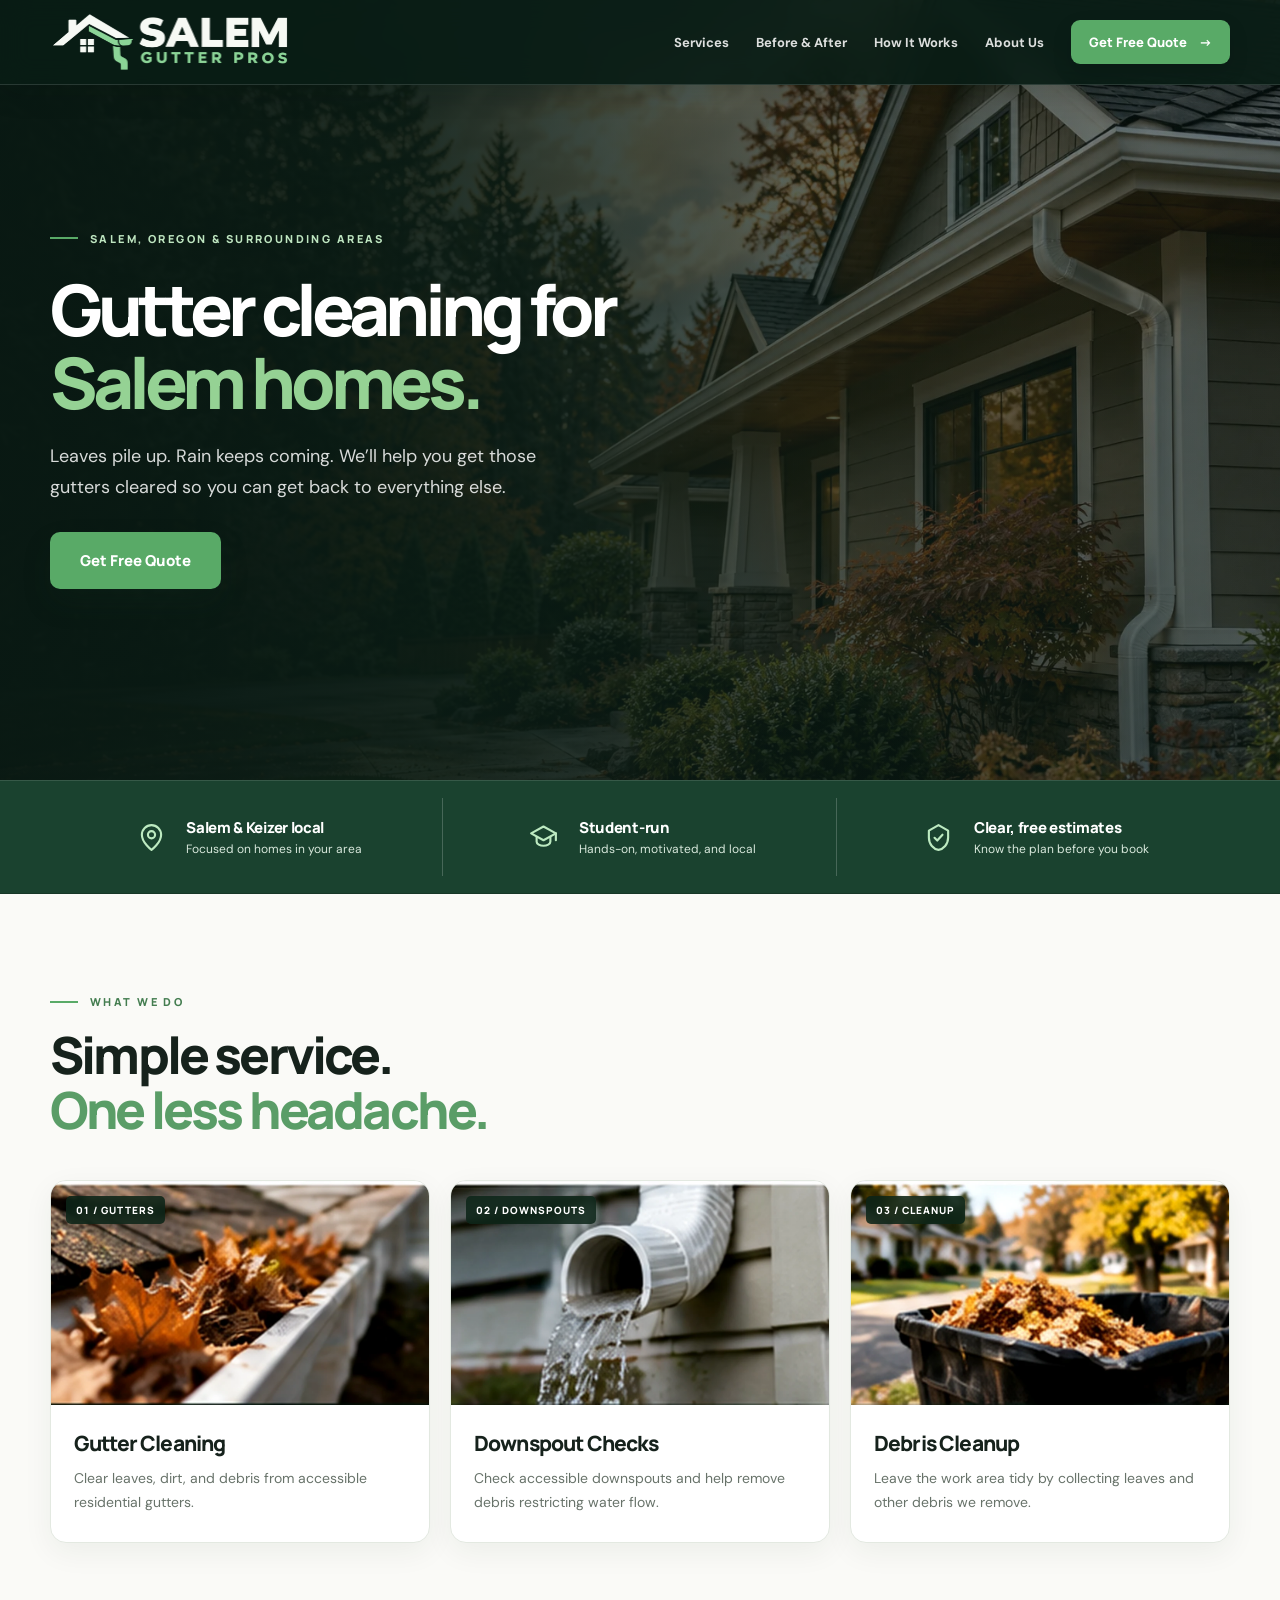
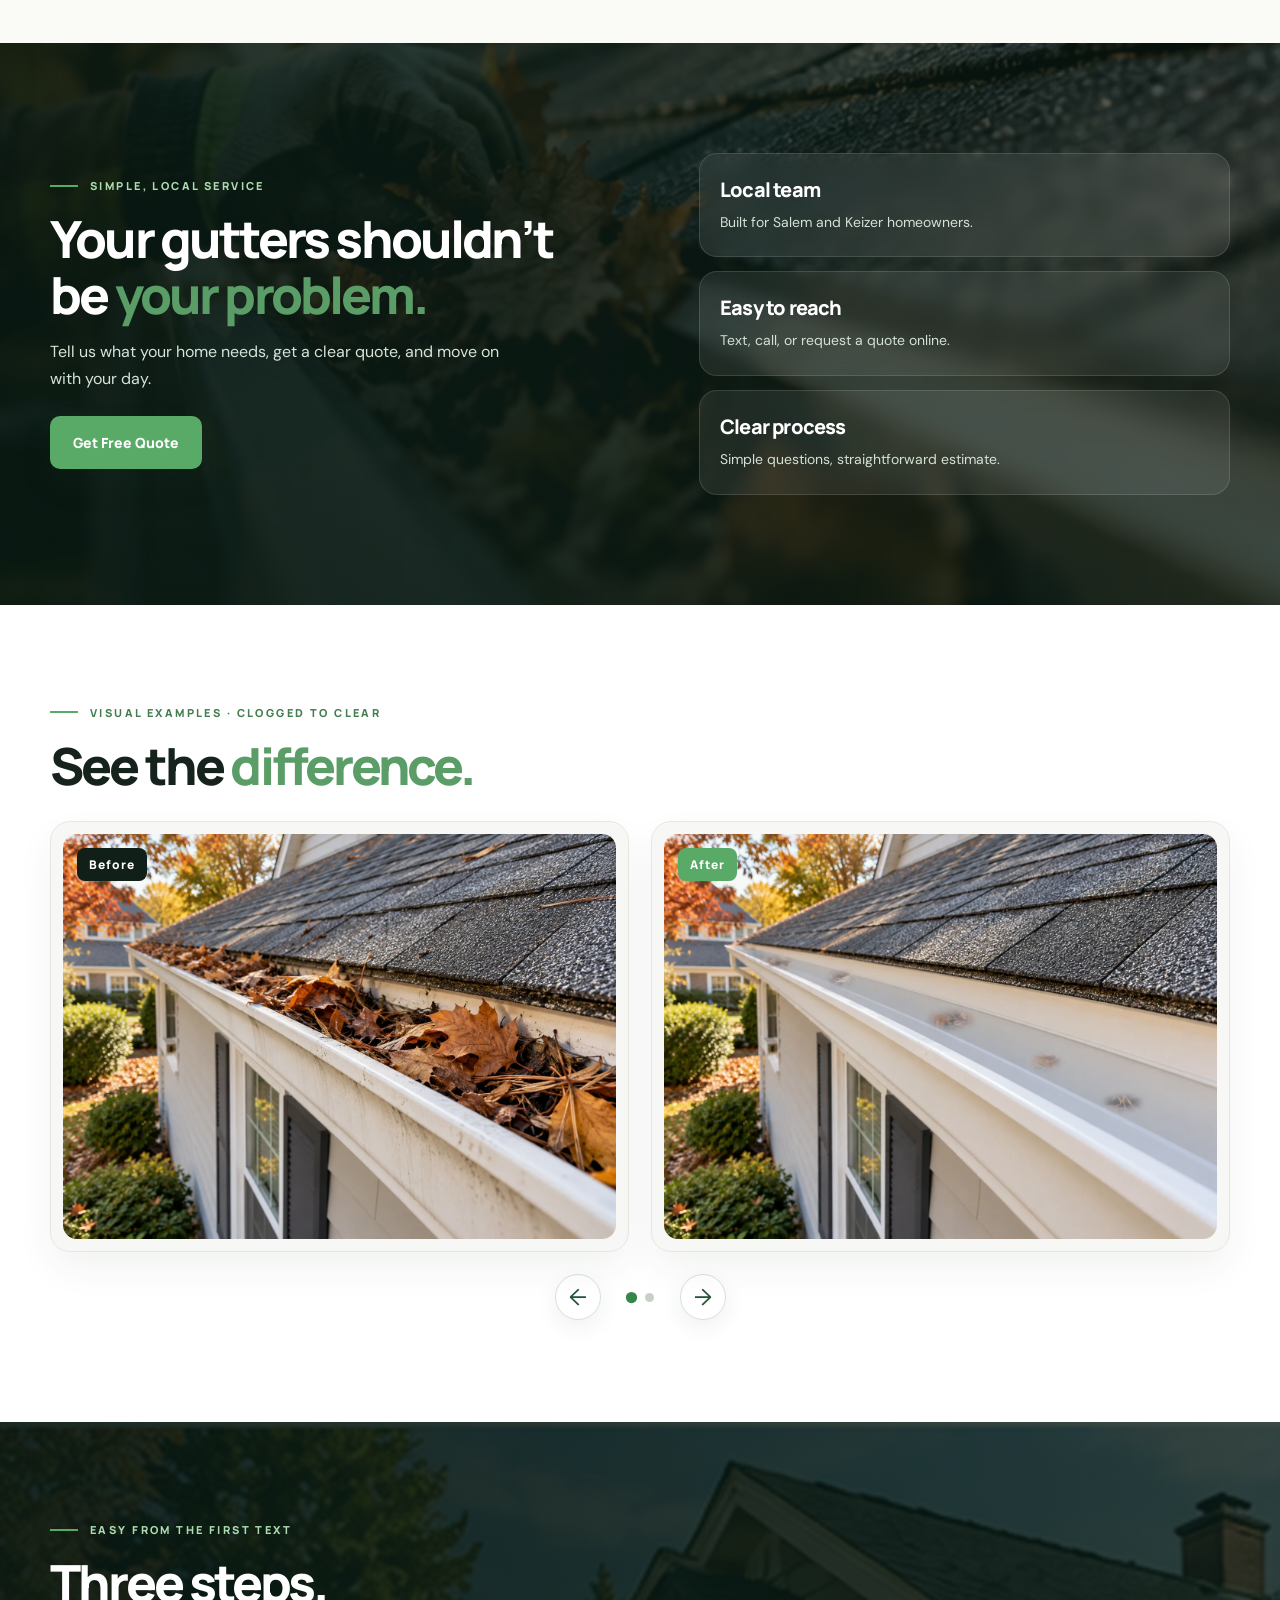
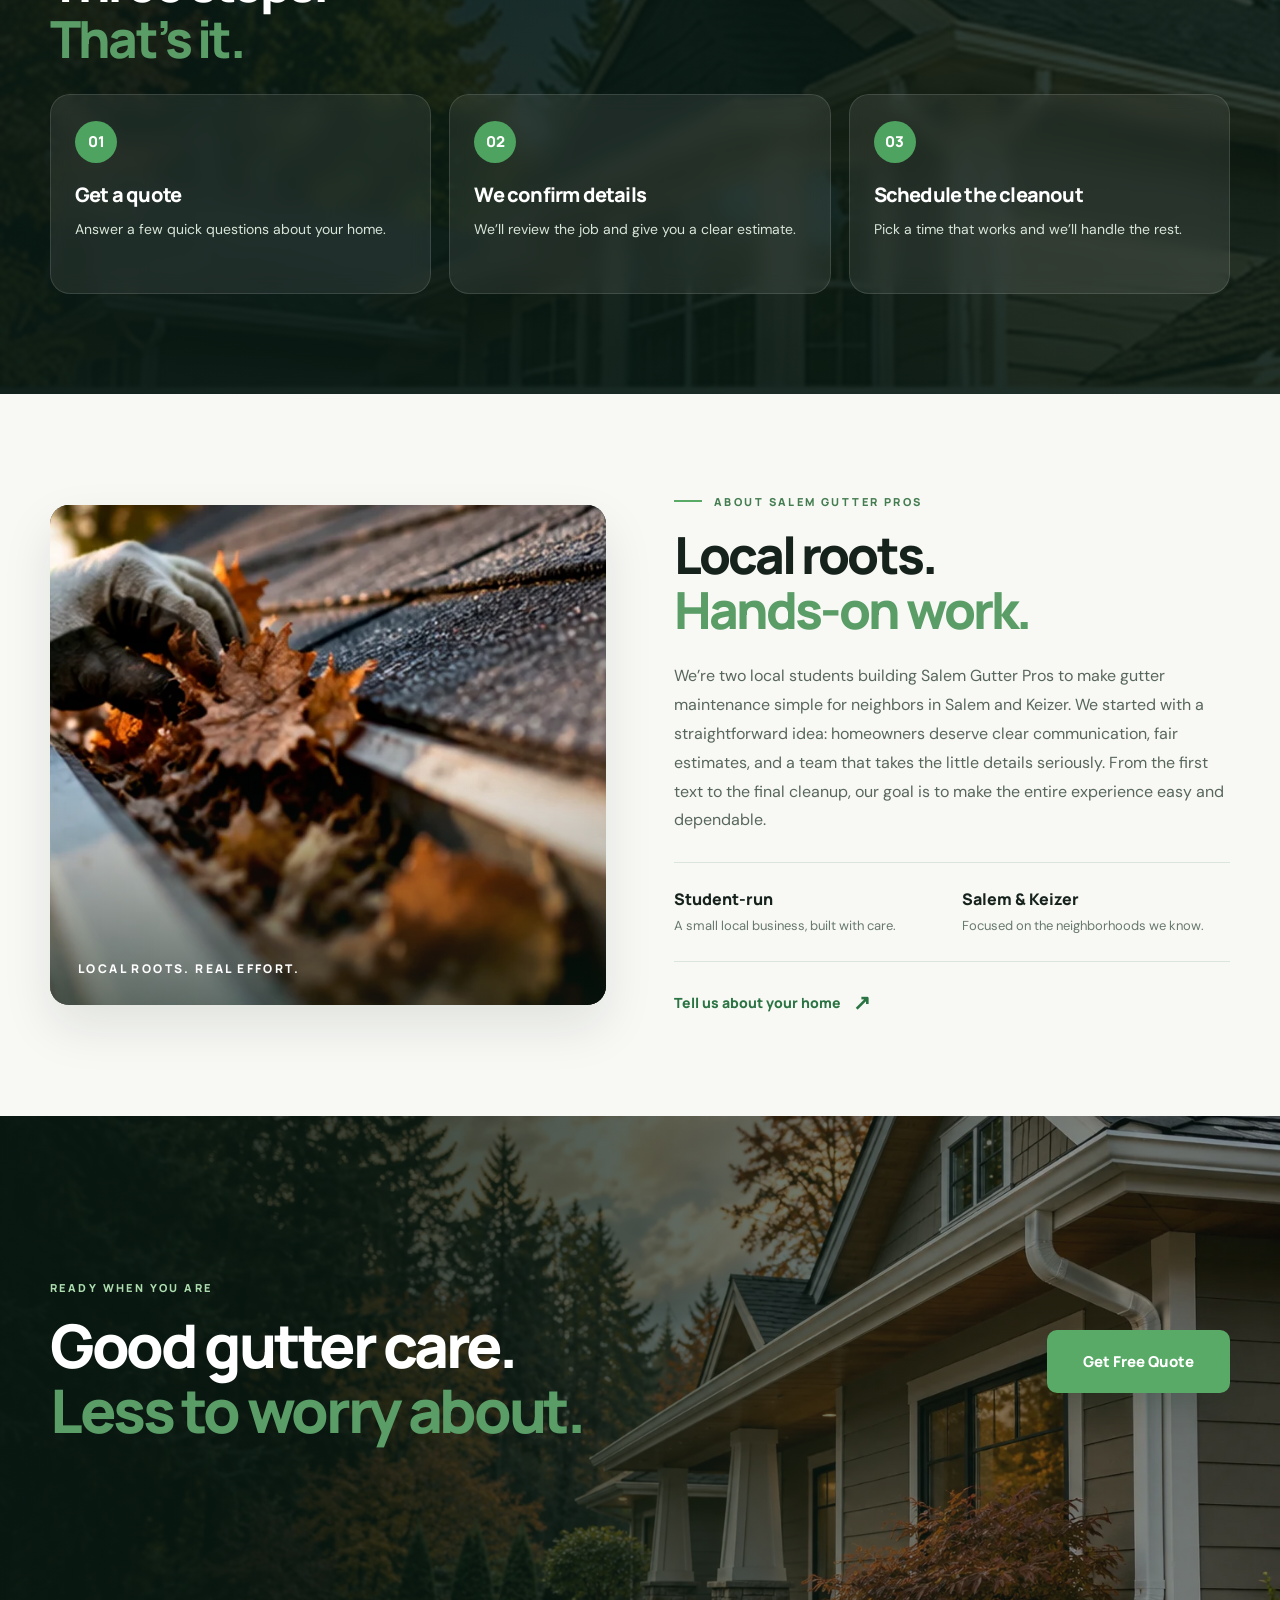
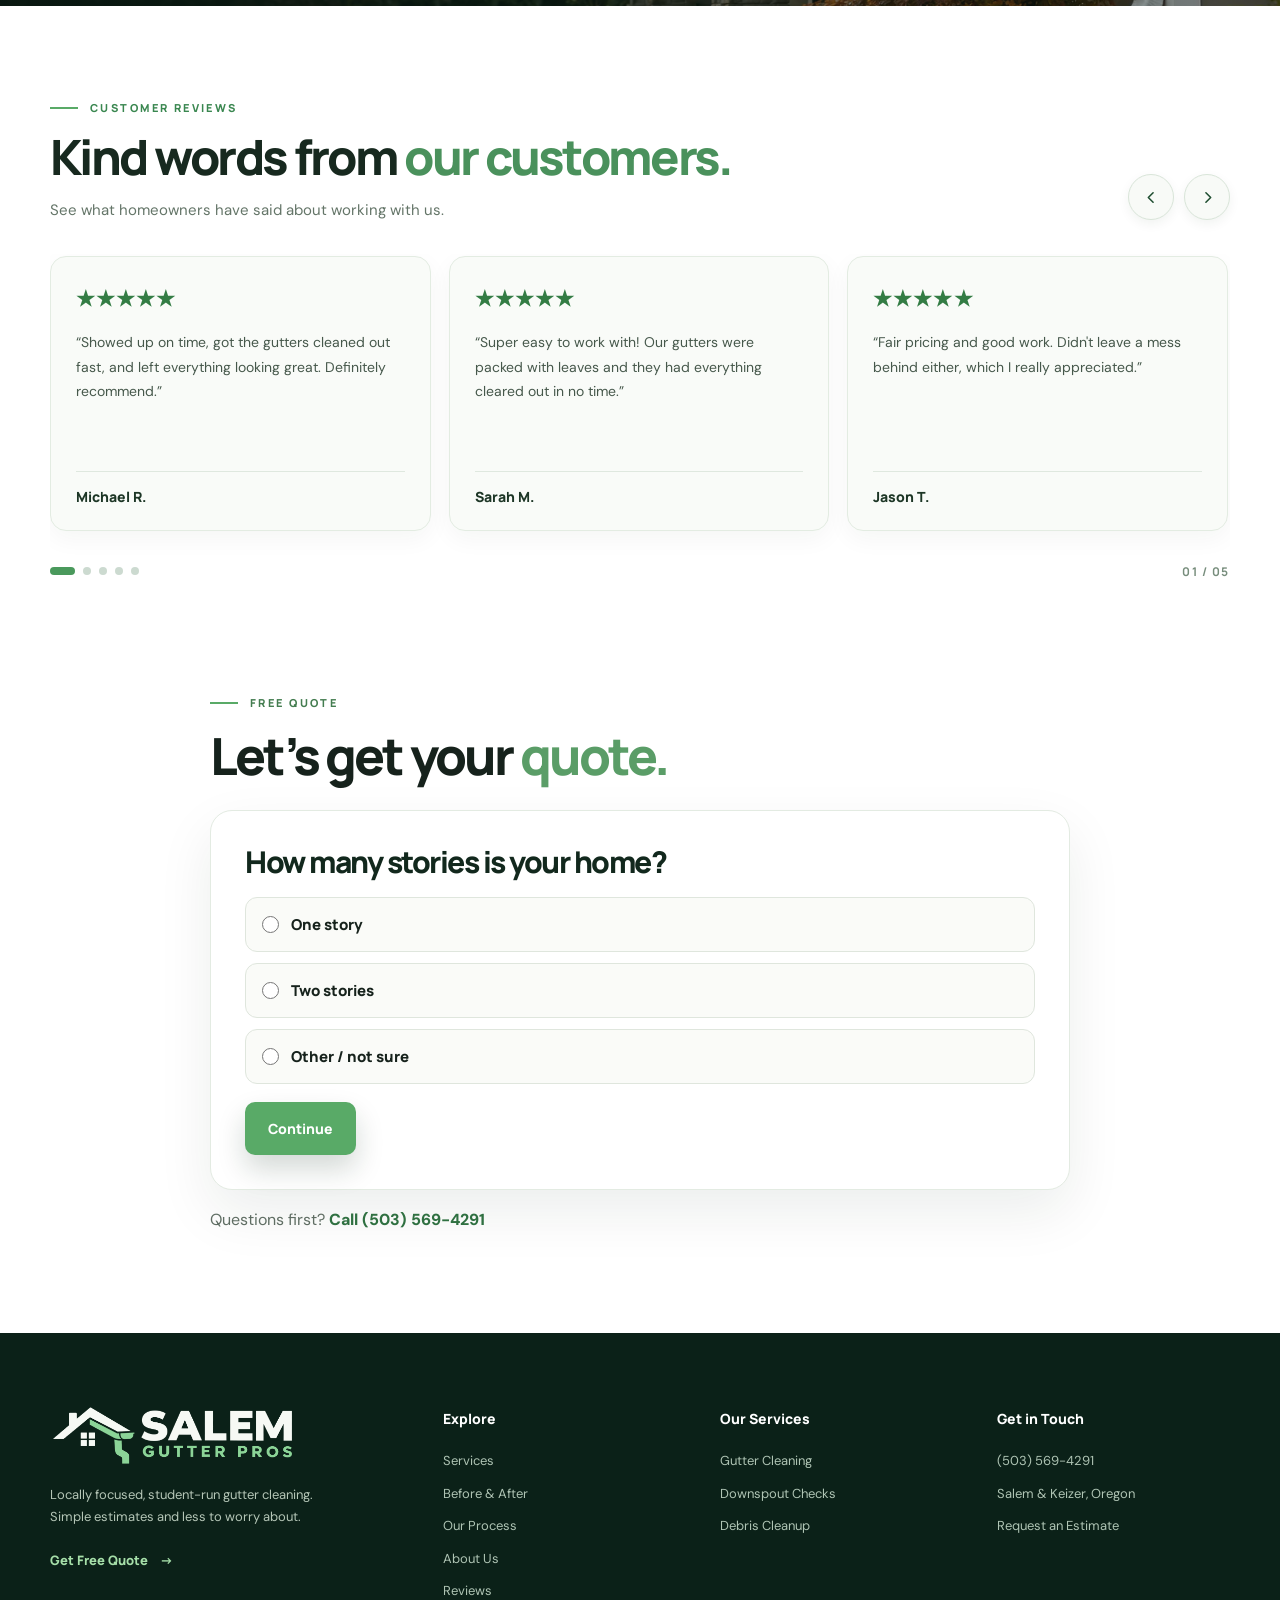
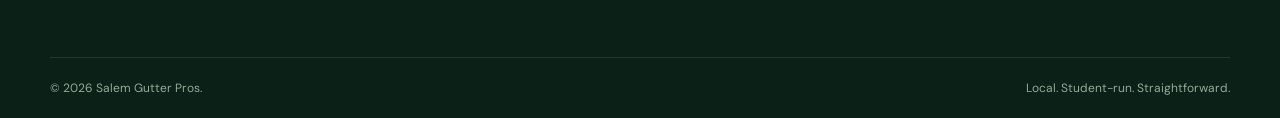
==== commit 0c335196: "Add files via upload" ====
--- a/index.html
+++ b/index.html
@@ -190,7 +190,7 @@
 <div class="about-points"><div><strong>Student-run</strong><small>A small local business, built with care.</small></div><div><strong>Salem &amp; Keizer</strong><small>Focused on the neighborhoods we know.</small></div></div>
 <a class="about-link" href="#quote">Tell us about your home <span aria-hidden="true">↗</span></a>
 </div>
-</div></section><section aria-labelledby="reviews-title" class="reviews-section section-pad" id="reviews"><div class="container"><div class="reviews-intro"><div class="kicker kicker-light"><span></span> COMMUNITY FEEDBACK</div><h2 id="reviews-title">Words from <em>our customers.</em></h2><p>Hear what homeowners have shared about their gutter-cleaning experience.</p></div><div aria-label="Customer reviews" class="reviews-grid"><article class="review-card"><div aria-label="5 out of 5 stars" class="review-stars">★★★★★</div><p>“Showed up on time, got the gutters cleaned out fast, and left everything looking great. Definitely recommend.”</p><div class="review-author">Michael R.</div></article><article class="review-card"><div aria-label="5 out of 5 stars" class="review-stars">★★★★★</div><p>“Super easy to work with! Our gutters were packed with leaves and they had everything cleared out in no time.”</p><div class="review-author">Sarah M.</div></article><article class="review-card"><div aria-label="5 out of 5 stars" class="review-stars">★★★★★</div><p>“Fair pricing and good work. Didn't leave a mess behind either, which I really appreciated.”</p><div class="review-author">Jason T.</div></article><article class="review-card"><div aria-label="5 out of 5 stars" class="review-stars">★★★★★</div><p>“Really happy with how everything turned out. They were friendly, professional, and easy to schedule.”</p><div class="review-author">Emily C.</div></article><article class="review-card"><div aria-label="5 out of 5 stars" class="review-stars">★★★★★</div><p>“Hadn't cleaned our gutters in over a year. They got everything flowing again and even sent pictures when they finished.”</p><div class="review-author">Daniel K.</div></article><article class="review-card"><div aria-label="5 out of 5 stars" class="review-stars">★★★★★</div><p>“Quick response, reasonable price, and they did exactly what they said they would. Can't ask for much more.”</p><div class="review-author">Amanda L.</div></article><article class="review-card"><div aria-label="4 out of 5 stars" class="review-stars">★★★★☆</div><p>“Overall a good experience. Had to reschedule once, but they did a solid job and the price was fair.”</p><div class="review-author">Brian S.</div></article></div></div></section><section class="cta-band">
+</div></section><section class="cta-band">
 <div aria-hidden="true" class="cta-photo"></div>
 <div aria-hidden="true" class="cta-overlay"></div>
 <div class="container cta-content">
@@ -200,6 +200,64 @@
 </div>
 <a class="button button-primary" href="#quote">Get Free Quote</a>
 </div>
+</section>
+<section aria-labelledby="reviews-title" class="reviews-section section-pad" id="reviews">
+  <div class="container">
+    <div class="reviews-heading">
+      <div class="reviews-intro">
+        <div class="kicker"><span></span> CUSTOMER REVIEWS</div>
+        <h2 id="reviews-title">Kind words from <em>our customers.</em></h2>
+        <p>See what homeowners have said about working with us.</p>
+      </div>
+      <div class="reviews-controls" aria-label="Review carousel controls">
+        <button type="button" class="review-arrow" id="reviews-prev" aria-label="Previous reviews"><svg viewBox="0 0 24 24" aria-hidden="true"><path d="m14 6-6 6 6 6"/></svg></button>
+        <button type="button" class="review-arrow" id="reviews-next" aria-label="Next reviews"><svg viewBox="0 0 24 24" aria-hidden="true"><path d="m10 6 6 6-6 6"/></svg></button>
+      </div>
+    </div>
+    <div id="reviews-carousel" class="reviews-carousel" role="region" aria-label="Customer reviews" aria-roledescription="carousel" tabindex="0">
+      <div class="reviews-track" id="reviews-track">
+            <article class="review-card" role="group" aria-roledescription="slide" aria-label="Review 1 of 7">
+              <div class="review-stars" aria-label="5 out of 5 stars">★★★★★</div>
+              <p>“Showed up on time, got the gutters cleaned out fast, and left everything looking great. Definitely recommend.”</p>
+              <div class="review-author">Michael R.</div>
+            </article>
+            <article class="review-card" role="group" aria-roledescription="slide" aria-label="Review 2 of 7">
+              <div class="review-stars" aria-label="5 out of 5 stars">★★★★★</div>
+              <p>“Super easy to work with! Our gutters were packed with leaves and they had everything cleared out in no time.”</p>
+              <div class="review-author">Sarah M.</div>
+            </article>
+            <article class="review-card" role="group" aria-roledescription="slide" aria-label="Review 3 of 7">
+              <div class="review-stars" aria-label="5 out of 5 stars">★★★★★</div>
+              <p>“Fair pricing and good work. Didn&#x27;t leave a mess behind either, which I really appreciated.”</p>
+              <div class="review-author">Jason T.</div>
+            </article>
+            <article class="review-card" role="group" aria-roledescription="slide" aria-label="Review 4 of 7">
+              <div class="review-stars" aria-label="5 out of 5 stars">★★★★★</div>
+              <p>“Really happy with how everything turned out. They were friendly, professional, and easy to schedule.”</p>
+              <div class="review-author">Emily C.</div>
+            </article>
+            <article class="review-card" role="group" aria-roledescription="slide" aria-label="Review 5 of 7">
+              <div class="review-stars" aria-label="5 out of 5 stars">★★★★★</div>
+              <p>“Hadn&#x27;t cleaned our gutters in over a year. They got everything flowing again and even sent pictures when they finished.”</p>
+              <div class="review-author">Daniel K.</div>
+            </article>
+            <article class="review-card" role="group" aria-roledescription="slide" aria-label="Review 6 of 7">
+              <div class="review-stars" aria-label="5 out of 5 stars">★★★★★</div>
+              <p>“Quick response, reasonable price, and they did exactly what they said they would. Can&#x27;t ask for much more.”</p>
+              <div class="review-author">Amanda L.</div>
+            </article>
+            <article class="review-card" role="group" aria-roledescription="slide" aria-label="Review 7 of 7">
+              <div class="review-stars" aria-label="4 out of 5 stars">★★★★☆</div>
+              <p>“Overall a good experience. Had to reschedule once, but they did a solid job and the price was fair.”</p>
+              <div class="review-author">Brian S.</div>
+            </article>
+      </div>
+    </div>
+    <div class="reviews-pagination">
+      <div class="reviews-dots" id="reviews-dots" aria-label="Select reviews"></div>
+      <span class="reviews-count" id="reviews-count" aria-live="polite">01 / 07</span>
+    </div>
+  </div>
 </section>
 <section aria-labelledby="quote-title" class="quote-section section-pad" id="quote">
 <div class="container quote-shell">
--- a/style.css
+++ b/style.css
@@ -460,32 +460,77 @@
   transition:opacity .42s ease,transform .42s cubic-bezier(.22,1,.36,1),visibility 0s;
   z-index:1;
 }
-/* Review block: dark to contrast with the lighter About Us section. */
-.reviews-section{background:linear-gradient(135deg,#102b20 0%,#1b4732 60%,#112f23 100%);color:white;position:relative;overflow:hidden}
-.reviews-section::before{content:"";position:absolute;inset:0;pointer-events:none;background:radial-gradient(circle at 90% 5%,rgba(139,207,129,.12),transparent 45%)}
-.reviews-section .container{position:relative}
-.reviews-intro{display:flex;align-items:flex-end;justify-content:space-between;gap:24px;margin-bottom:36px;flex-wrap:wrap}
-.reviews-intro h2{max-width:660px;color:white;font-size:clamp(2.3rem,3.65vw,4rem)}
-.reviews-intro h2 em{color:#9fd69f}
-.reviews-intro p{max-width:315px;margin:0 0 5px;font-size:15px;line-height:1.65;color:#c7dfce}
-.reviews-intro .kicker{width:100%;margin-bottom:0}
-.reviews-grid{display:grid;grid-template-columns:repeat(4,minmax(0,1fr));gap:16px}
-.review-card{display:flex;flex-direction:column;min-width:0;background:#fcfdfb;color:#172c20;border-radius:14px;padding:24px 20px;border:1px solid rgba(255,255,255,.17);box-shadow:0 12px 28px rgba(2,20,9,.11);transition:transform .28s ease,box-shadow .28s ease}
-.review-card:hover{transform:translateY(-4px);box-shadow:0 20px 38px rgba(2,20,9,.2)}
-.review-stars{font:800 21px var(--sans);color:#34854a;letter-spacing:.05em;white-space:nowrap;margin-bottom:13px}
-.review-card p{font-size:13px;line-height:1.7;margin:0 0 22px;color:#405146;flex:1}
-.review-author{border-top:1px solid #e4eae3;padding-top:14px;margin-top:auto;font:800 13px var(--heading);color:#172f22}
-@media(max-width:1140px){
-  .reviews-grid{grid-template-columns:repeat(3,minmax(0,1fr))}
+/* V10: lightweight review carousel, smoothly bridging the photo CTA and quote section. */
+.reviews-section{
+  background:#fff;
+  color:#17291f;
+  padding-top:94px;
+  padding-bottom:66px;
+  border-bottom:0;
+}
+.reviews-heading{display:flex;align-items:end;justify-content:space-between;gap:28px;margin-bottom:31px}
+.reviews-intro{display:block;margin:0;max-width:800px}
+.reviews-intro .kicker{color:#3a8750;margin-bottom:16px}
+.reviews-intro h2{color:#17291f;font-size:clamp(2.5rem,3.8vw,4.1rem);max-width:780px}
+.reviews-intro h2 em{color:#4a915c}
+.reviews-intro p{color:#647568;font-size:15px;line-height:1.7;margin:14px 0 0;max-width:550px}
+.reviews-controls{display:flex;gap:10px;flex-shrink:0;padding-bottom:3px}
+.review-arrow{appearance:none;display:grid;place-items:center;width:46px;height:46px;border-radius:50%;background:#f8faf7;color:#204e31;border:1px solid #d9e5d9;box-shadow:0 4px 12px rgba(19,46,25,.06);transition:background .22s,border-color .22s,color .22s,transform .22s,box-shadow .22s}
+.review-arrow svg{width:19px;height:19px;stroke:currentColor;stroke-width:2;fill:none;stroke-linecap:round;stroke-linejoin:round}
+.review-arrow:hover{background:#276f3c;color:white;border-color:#276f3c;transform:translateY(-2px);box-shadow:0 8px 18px rgba(19,46,25,.15)}
+.review-arrow:active{transform:translateY(0) scale(.97)}
+.reviews-carousel{width:100%;overflow:hidden;outline-offset:5px}
+.reviews-track{--review-gap:18px;display:flex;gap:var(--review-gap);align-items:stretch;overflow-x:auto;overscroll-behavior-inline:contain;scroll-snap-type:x mandatory;scroll-padding-inline:0;scrollbar-width:none;-webkit-overflow-scrolling:touch;padding:2px 1px 24px;touch-action:pan-x pan-y}
+.reviews-track::-webkit-scrollbar{display:none}
+.review-card{flex:0 0 calc((100% - 2 * var(--review-gap))/3);scroll-snap-align:start;min-width:0;min-height:275px;background:#f9fbf8;color:#17291f;border-radius:16px;padding:28px 25px 24px;border:1px solid #e3ece2;box-shadow:0 8px 24px rgba(22,51,28,.045);display:flex;flex-direction:column;transition:border-color .25s,box-shadow .25s,transform .25s}
+.review-card:hover{border-color:#a8cdaa;transform:translateY(-3px);box-shadow:0 15px 33px rgba(22,51,28,.11)}
+.review-stars{font:800 21px var(--sans);color:#337c44;letter-spacing:.05em;white-space:nowrap;margin-bottom:17px}
+.review-card p{color:#46584b;line-height:1.72;font-size:14px;flex:1;margin:0 0 22px}
+.review-author{font:800 14px var(--heading);color:#1d3626;border-top:1px solid #dfe8df;margin-top:auto;padding-top:15px}
+.reviews-pagination{display:flex;justify-content:space-between;align-items:center;gap:24px;margin-top:5px}
+.reviews-dots{display:flex;justify-content:center;align-items:center;gap:8px;min-height:22px}
+.review-dot{width:8px;height:8px;padding:0;border:0;border-radius:50%;background:#ccdad0;transition:background .2s,width .25s ease;cursor:pointer}
+.review-dot.is-active{width:25px;border-radius:999px;background:#4a995c}
+.review-dot:hover{background:#76b784}
+.reviews-count{font:700 12px var(--heading);letter-spacing:.13em;color:#778d7c}
+/* Same near-white canvas above and inside the quote form, without an abrupt color band. */
+.quote-section{background:#fff;padding-top:47px}
+.quote-card{background:#fff;border-color:#e3ebe2;transition:box-shadow .22s,border-color .22s}
+/* Restrained interaction polish. Focus states remain available to keyboard users. */
+@media(hover:hover){
+  .button-primary:hover,.nav-quote:hover,.mobile-quote:hover,.footer-cta:hover{filter:brightness(1.045)}
+  .quote-next:hover{box-shadow:0 15px 29px rgba(24,84,40,.2)}
+  .choice-tile:hover{box-shadow:0 5px 16px rgba(25,67,32,.07)}
+}
+.button:active,.nav-quote:active,.mobile-quote:active{transform:translateY(0) scale(.99)}
+.review-arrow:focus-visible,.review-dot:focus-visible{outline:3px solid #85ca92;outline-offset:3px}
+@media(max-width:950px){
+  .review-card{flex-basis:calc((100% - var(--review-gap))/2)}
+  .review-card p{font-size:14px}
+}
+@media(max-width:600px){
+  .reviews-section{padding:66px 0 45px}
+  .reviews-heading{align-items:end;gap:12px;margin-bottom:24px}
+  .reviews-intro h2{font-size:clamp(2.25rem,9vw,3.1rem)}
+  .reviews-intro p{font-size:13px;max-width:270px}
+  .review-arrow{width:40px;height:40px}
+  .reviews-controls{gap:7px}
+  .reviews-track{--review-gap:12px;padding-bottom:20px}
+  .review-card{flex-basis:calc(100% - 26px);padding:24px 21px;min-height:253px}
+  .review-card p{font-size:14px}
+  .quote-section{padding-top:39px}
+}
+
+/* Preserve V9's animated half-height menu while keeping it fully hidden when closed. */
+@media(min-width:821px){
+  .site-header .mobile-menu{display:none!important}
 }
 @media(max-width:820px){
-  /* Animated half-height dropdown rather than a full-screen popover. */
   .site-header .mobile-menu{
     position:absolute;top:100%;left:0;right:0;width:100%;
     height:auto!important;max-height:0!important;min-height:0;
-    padding:0 24px!important;
-    background:#102b20;display:flex;flex-direction:column;align-items:stretch;
-    justify-content:flex-start;gap:0;
+    padding:0 24px!important;background:#102b20;
+    display:flex;flex-direction:column;align-items:stretch;justify-content:flex-start;gap:0;
     overflow:hidden;box-shadow:0 22px 34px rgba(6,23,13,.2);
     border:0;border-top:1px solid rgba(255,255,255,.07);
     opacity:0;visibility:hidden;pointer-events:none;
@@ -499,20 +544,11 @@
   }
   .mobile-menu a{font-size:18px!important;line-height:1.1;padding:12px 12px!important}
   .mobile-menu a.mobile-menu-cta{font-size:17px!important;margin-top:18px!important;padding:16px 18px!important}
-  .reviews-grid{grid-template-columns:repeat(2,minmax(0,1fr))}
-  .reviews-intro{margin-bottom:26px}
 }
 @media(max-width:580px){
   .site-header .mobile-menu.is-open{max-height:min(56dvh,450px)!important;padding:10px 19px 18px!important}
   .mobile-menu a{font-size:17px!important;padding:11px 8px!important}
   .mobile-menu a.mobile-menu-cta{margin-top:14px!important;padding:15px 12px!important}
-  .reviews-section{padding:74px 0}
-  .reviews-intro h2{font-size:clamp(2.4rem,9vw,3.3rem)}
-  .reviews-intro p{font-size:13px;max-width:330px}
-  .reviews-grid{display:flex;overflow-x:auto;gap:14px;scroll-snap-type:x mandatory;scroll-padding-inline:16px;padding:2px 15px 17px;margin-inline:-15px;scrollbar-width:none;-webkit-overflow-scrolling:touch}
-  .reviews-grid::-webkit-scrollbar{display:none}
-  .review-card{flex:0 0 min(84vw,325px);scroll-snap-align:start;min-height:248px;padding:23px 20px}
-  .review-card p{font-size:14px}
 }
 @media(prefers-reduced-motion:reduce){
   .comparison-stage .comparison-slide,.comparison-stage .comparison-slide.is-active,
